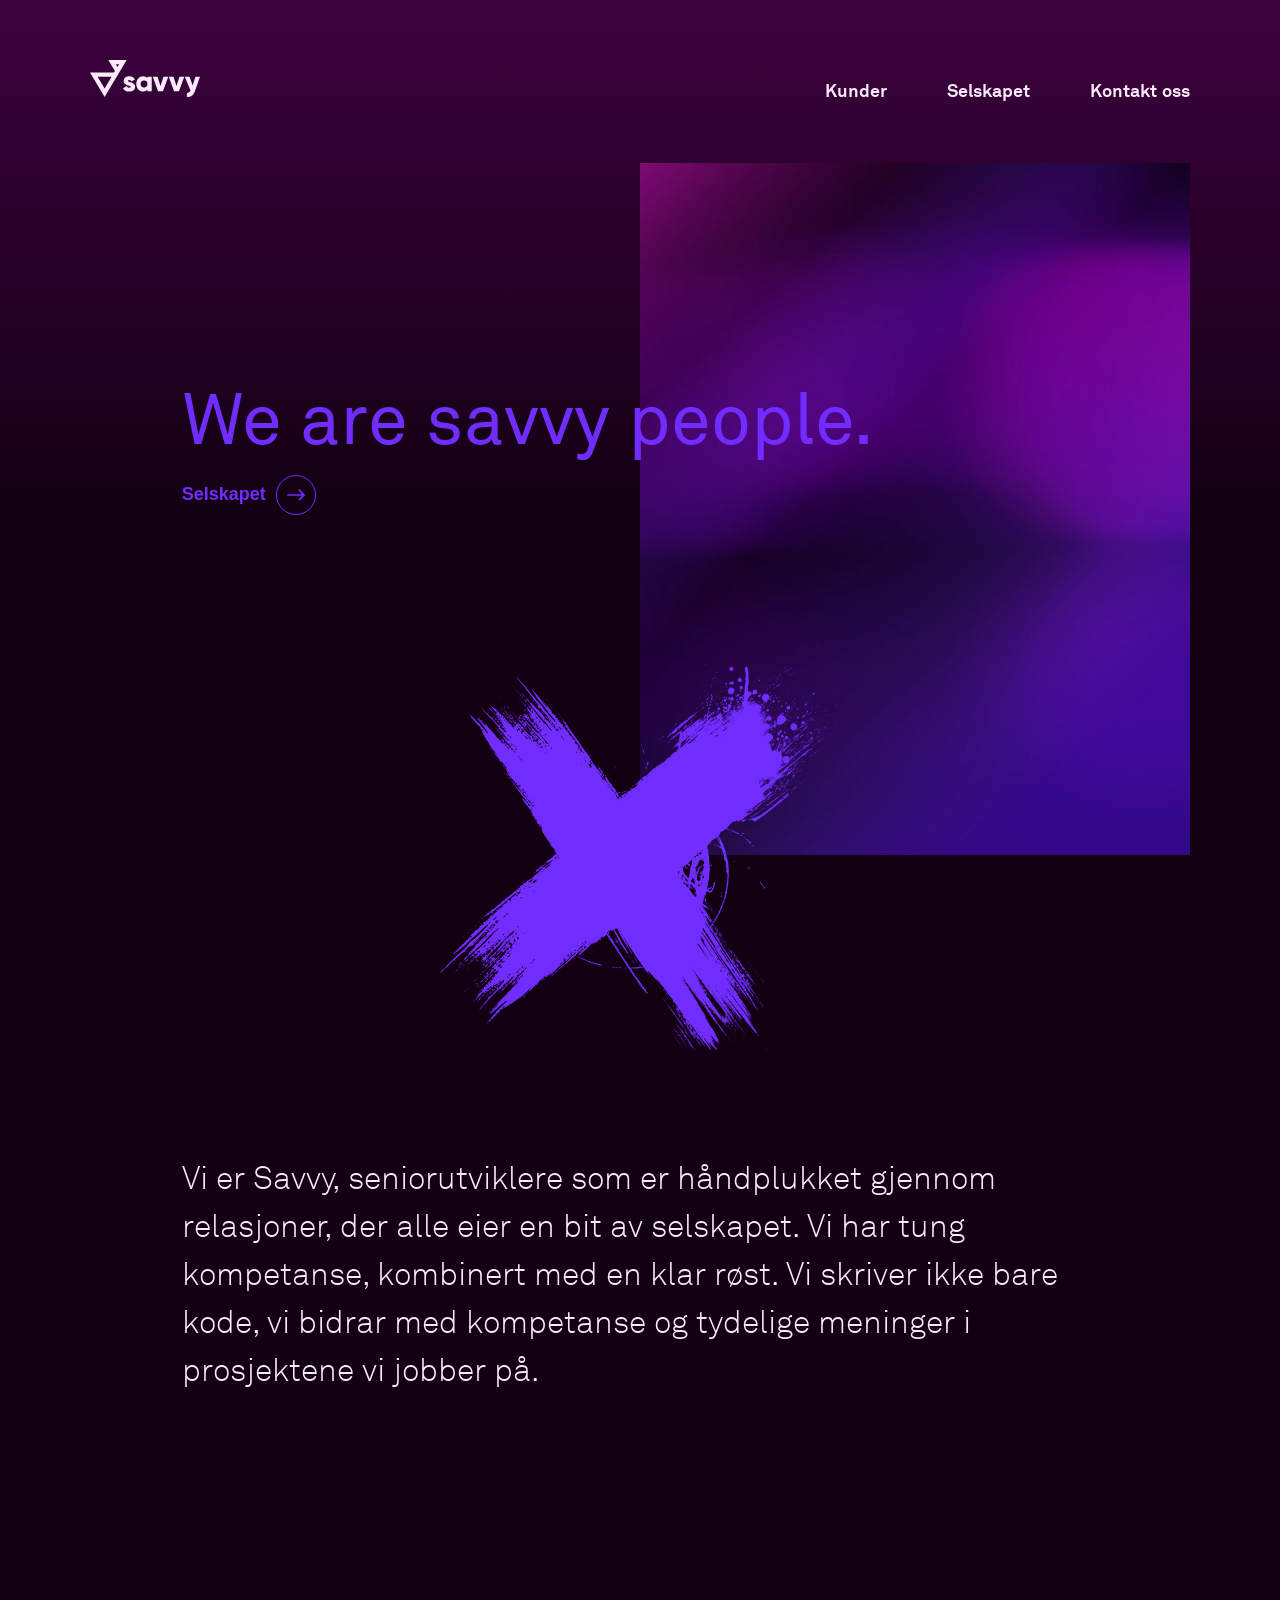
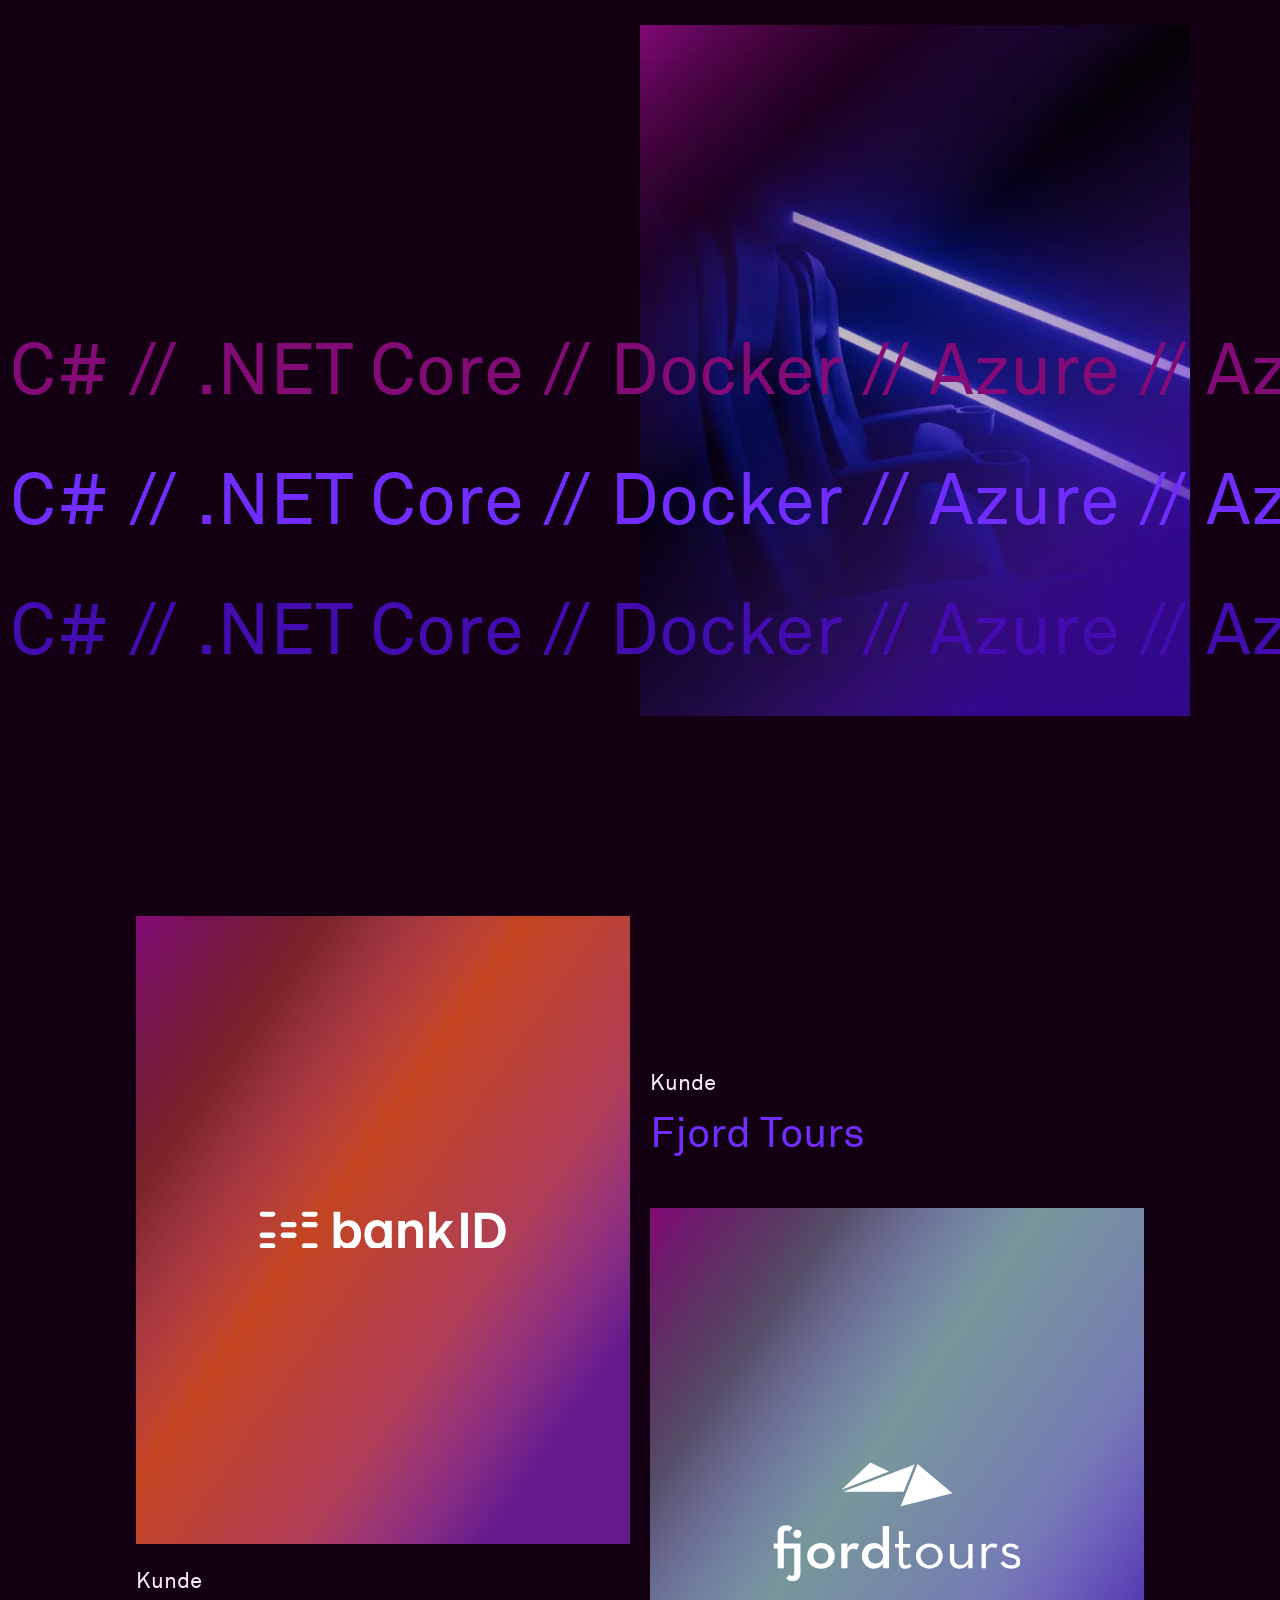
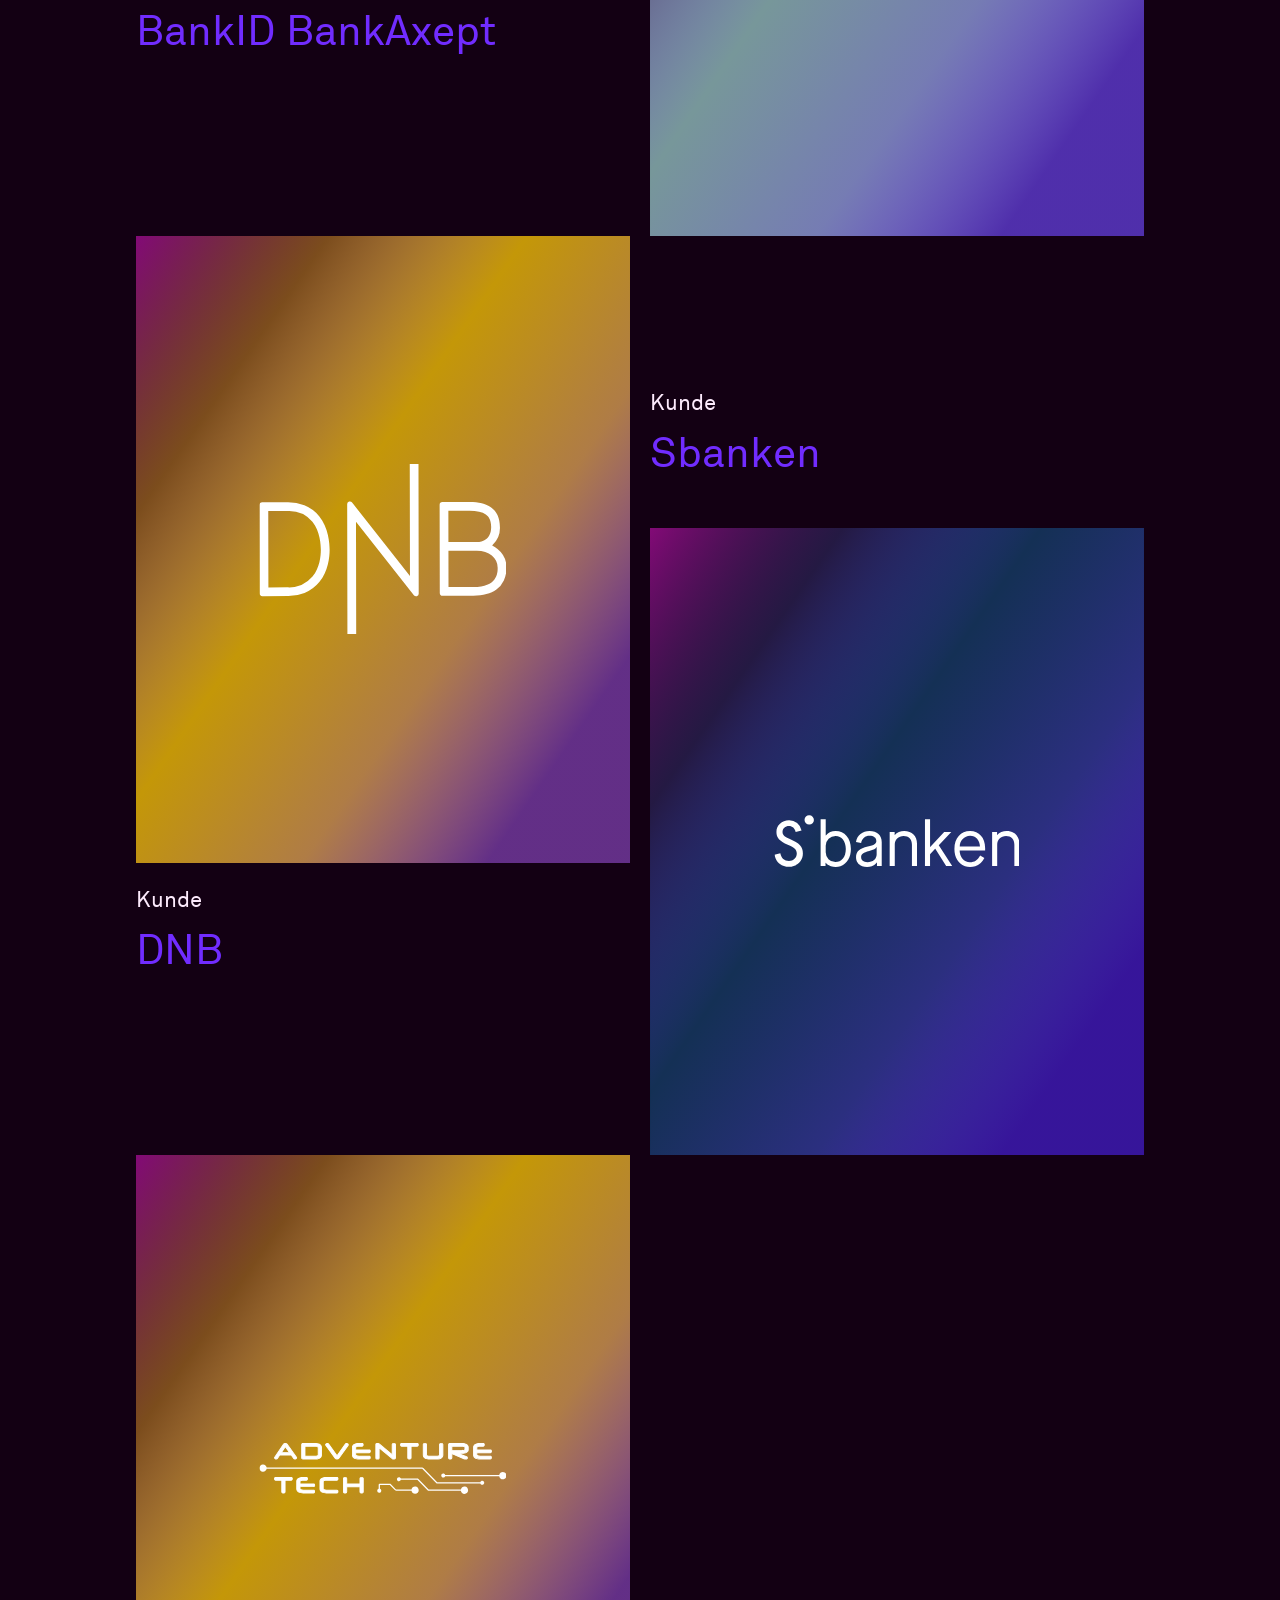
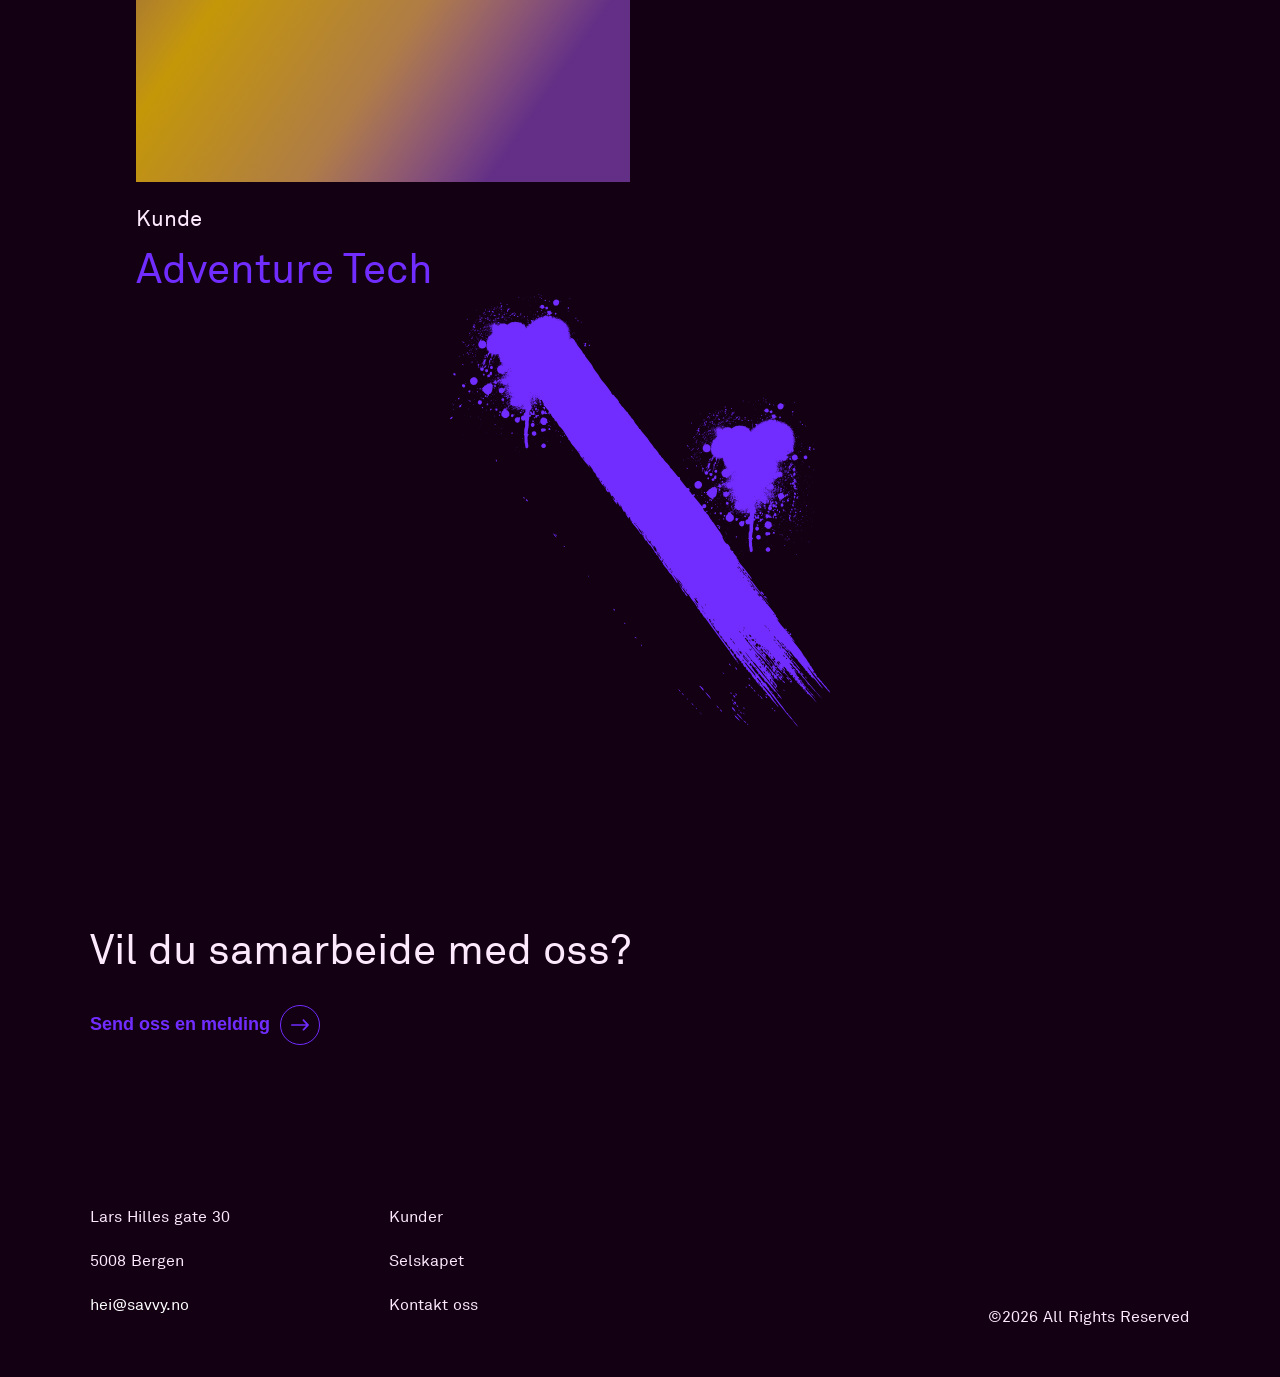
==== index.html @ ba5677eb "auto-update: 2023-02-09 12:52:16" ====
<!DOCTYPE html><html lang="no"><head><meta charSet="utf-8"/><meta name="viewport" content="width=device-width, initial-scale=1.0"/><meta name="description" content="Savvy ble grunnlagt av erfarne konsulenter fra IT-bransjen med en ambisjon om å lage et selskap som åpent og pålitelig. Alle som jobber i Savvy er også medeiere i selskapet. Dette fordi vi vet at dyktige konsulenter som har eierskap til arbeidsplassen gir det lille ekstra for at våre kunder skal lykkes."/><title>Savvy</title><meta name="next-head-count" content="4"/><link rel="preload" href="/_next/static/css/f1c32594119aad6a.css" as="style"/><link rel="stylesheet" href="/_next/static/css/f1c32594119aad6a.css" data-n-g=""/><link rel="preload" href="/_next/static/css/7d8d3334995b28ce.css" as="style"/><link rel="stylesheet" href="/_next/static/css/7d8d3334995b28ce.css" data-n-p=""/><noscript data-n-css=""></noscript><script defer="" nomodule="" src="/_next/static/chunks/polyfills-c67a75d1b6f99dc8.js"></script><script src="/_next/static/chunks/webpack-ee7e63bc15b31913.js" defer=""></script><script src="/_next/static/chunks/framework-3b5a00d5d7e8d93b.js" defer=""></script><script src="/_next/static/chunks/main-fc921147c41214cc.js" defer=""></script><script src="/_next/static/chunks/pages/_app-09be7a4f45deb015.js" defer=""></script><script src="/_next/static/chunks/pages/index-4cced84cf60b3674.js" defer=""></script><script src="/_next/static/RmDW-zvJsxxPbQkEh09Ln/_buildManifest.js" defer=""></script><script src="/_next/static/RmDW-zvJsxxPbQkEh09Ln/_ssgManifest.js" defer=""></script></head><body><div id="__next"><div style="overflow-x:hidden;width:100%"><nav class="Nav_navbar__ThBzq"><div class="container"><div class="column"><div class="Nav_navbar__inner__kRa8U"><div class="Nav_navbar__logo__koHKZ"><a href="/"><div><img class="logo" src="/images/savvy-logo.svg" alt="Savvy logo" width="105" height="35"/></div></a></div><div class="Nav_navbar__links__BQ_xm"><div class="Nav_link-wrapper__drGbq"><a class="Nav_hover-highlight__l4go4" href="/clients"><span>Kunder</span></a></div><div class="Nav_link-wrapper__drGbq"><a class="Nav_hover-highlight__l4go4" href="/agency"><span>Selskapet</span></a></div><div class="Nav_link-wrapper__drGbq"><a class="Nav_hover-highlight__l4go4" href="/contact"><span>Kontakt oss</span></a></div></div><button class="Nav_navbar__mobile-button__c83JJ" aria-label="Open menu"><svg aria-hidden="true" focusable="false" data-prefix="far" data-icon="equals" class="svg-inline--fa fa-equals " role="img" xmlns="http://www.w3.org/2000/svg" viewBox="0 0 448 512"><path fill="currentColor" d="M408 328H40c-13.25 0-24 10.76-24 24.01S26.75 376 40 376h368c13.25 0 24-10.74 24-23.99S421.3 328 408 328zM40 184h368c13.25 0 24-10.74 24-23.99S421.3 136 408 136H40c-13.25 0-24 10.76-24 24.01S26.75 184 40 184z"></path></svg></button></div></div></div></nav><div class="content"><div><header><div class="container"><div class="row relative"><div class="image-wrapper column column--span-1/2 column--offset-1/2"><img alt="" sizes="sm:300px lg:600px" srcSet="/_next/static/chunks/images/images/header-image-1_16_100.webp 16w, /_next/static/chunks/images/images/header-image-1_32_100.webp 32w, /_next/static/chunks/images/images/header-image-1_48_100.webp 48w, /_next/static/chunks/images/images/header-image-1_64_100.webp 64w, /_next/static/chunks/images/images/header-image-1_96_100.webp 96w, /_next/static/chunks/images/images/header-image-1_128_100.webp 128w, /_next/static/chunks/images/images/header-image-1_256_100.webp 256w, /_next/static/chunks/images/images/header-image-1_384_100.webp 384w, /_next/static/chunks/images/images/header-image-1_640_100.webp 640w, /_next/static/chunks/images/images/header-image-1_750_100.webp 750w, /_next/static/chunks/images/images/header-image-1_828_100.webp 828w, /_next/static/chunks/images/images/header-image-1_1080_100.webp 1080w, /_next/static/chunks/images/images/header-image-1_1200_100.webp 1200w, /_next/static/chunks/images/images/header-image-1_1920_100.webp 1920w, /_next/static/chunks/images/images/header-image-1_2048_100.webp 2048w, /_next/static/chunks/images/images/header-image-1_3840_100.webp 3840w" src="/_next/static/chunks/images/images/header-image-1_3840_100.webp" width="628" height="790" decoding="async" data-nimg="1" loading="lazy" style="color:transparent"/><div style="position:absolute;top:0;left:0;width:100%;height:100%"><div class="row"><div class="column-2"><div class="header-text"><h1 style="display:none;opacity:0">Vi er Savvy.</h1><h1 class="AnimatedHeading_perspective-container__YC1xV">We are savvy<!-- --> <span class="AnimatedHeading_animation-enter-leave__wcwLi">people.</span></h1><a href="/agency"><button type="button" class="Button_button__30ukX Button_button--arrow__amTKK Button_button--primary__3abJe"><div>Selskapet</div><div class="Button_button__icon__0oR7I"><svg aria-hidden="true" focusable="false" data-prefix="far" data-icon="arrow-right-long" class="svg-inline--fa fa-arrow-right-long " role="img" xmlns="http://www.w3.org/2000/svg" viewBox="0 0 512 512"><path fill="currentColor" d="M335 408.1C330.3 404.3 328 398.2 328 392s2.344-12.28 7.031-16.97L430.1 280H24C10.75 280 0 269.2 0 255.1C0 242.7 10.75 232 24 232h406.1l-95.03-95.03c-9.375-9.375-9.375-24.56 0-33.94s24.56-9.375 33.94 0l136 136c9.375 9.375 9.375 24.56 0 33.94l-136 136C359.6 418.3 344.4 418.3 335 408.1z"></path></svg></div></button></a></div></div></div><img alt="" srcSet="/_next/static/chunks/images/images/graffiti_640_100.svg 1x, /_next/static/chunks/images/images/graffiti_828_100.svg 2x" src="/_next/static/chunks/images/images/graffiti_828_100.svg" width="413" height="408" decoding="async" data-nimg="1" class="graffiti-1" loading="lazy" style="color:transparent"/></div></div></div></div></header><div class="container"><div class="row"><p class="column-2 paragraph-large ingress">Vi er Savvy, seniorutviklere som er håndplukket gjennom relasjoner, der alle eier en bit av selskapet. Vi har tung kompetanse, kombinert med en klar røst. Vi skriver ikke bare kode, vi bidrar med kompetanse og tydelige meninger i prosjektene vi jobber på. </p></div></div><section><div class="container"><div class="row relative"><div class="image-wrapper column column--span-1/2 column--offset-1/2"><img alt="" sizes="sm:300px lg:600px" srcSet="/_next/static/chunks/images/images/header-image-2_16_75.webp 16w, /_next/static/chunks/images/images/header-image-2_32_75.webp 32w, /_next/static/chunks/images/images/header-image-2_48_75.webp 48w, /_next/static/chunks/images/images/header-image-2_64_75.webp 64w, /_next/static/chunks/images/images/header-image-2_96_75.webp 96w, /_next/static/chunks/images/images/header-image-2_128_75.webp 128w, /_next/static/chunks/images/images/header-image-2_256_75.webp 256w, /_next/static/chunks/images/images/header-image-2_384_75.webp 384w, /_next/static/chunks/images/images/header-image-2_640_75.webp 640w, /_next/static/chunks/images/images/header-image-2_750_75.webp 750w, /_next/static/chunks/images/images/header-image-2_828_75.webp 828w, /_next/static/chunks/images/images/header-image-2_1080_75.webp 1080w, /_next/static/chunks/images/images/header-image-2_1200_75.webp 1200w, /_next/static/chunks/images/images/header-image-2_1920_75.webp 1920w, /_next/static/chunks/images/images/header-image-2_2048_75.webp 2048w, /_next/static/chunks/images/images/header-image-2_3840_75.webp 3840w" src="/_next/static/chunks/images/images/header-image-2_3840_75.webp" width="628" height="790" decoding="async" data-nimg="1" loading="lazy" style="color:transparent"/><div style="position:absolute;top:0;left:0;width:100%;height:100%"><div style="display:grid;align-content:end;height:100%"><div style="height:130px"><div class="relative"><div class="marquee marquee--slow"><div class="marquee__track"><span class="marquee__content">C# // .NET Core // Docker // Azure // Azure Devops // SQL Server // React // TypeScript // Terraform // MediatR // Entity Framework // IdentityServer // Mikrotjenestearkitektur // Azure Pipelines // Elastic Search // Git // REST // .NET // Azure Functions // Cosmos DB // WPF // Azure Service Bus // Oracle Database // Active Directory // Agresso // Angular // RabbitMQ // Redis // Teamcity // Octupus deploy // </span><span class="marquee__content">C# // .NET Core // Docker // Azure // Azure Devops // SQL Server // React // TypeScript // Terraform // MediatR // Entity Framework // IdentityServer // Mikrotjenestearkitektur // Azure Pipelines // Elastic Search // Git // REST // .NET // Azure Functions // Cosmos DB // WPF // Azure Service Bus // Oracle Database // Active Directory // Agresso // Angular // RabbitMQ // Redis // Teamcity // Octupus deploy // </span></div></div></div></div><div style="height:130px"><div class="relative"><div class="marquee marquee--reverse marquee--primary"><div class="marquee__track"><span class="marquee__content">C# // .NET Core // Docker // Azure // Azure Devops // SQL Server // React // TypeScript // Terraform // MediatR // Entity Framework // IdentityServer // Mikrotjenestearkitektur // Azure Pipelines // Elastic Search // Git // REST // .NET // Azure Functions // Cosmos DB // WPF // Azure Service Bus // Oracle Database // Active Directory // Agresso // Angular // RabbitMQ // Redis // Teamcity // Octupus deploy // </span><span class="marquee__content">C# // .NET Core // Docker // Azure // Azure Devops // SQL Server // React // TypeScript // Terraform // MediatR // Entity Framework // IdentityServer // Mikrotjenestearkitektur // Azure Pipelines // Elastic Search // Git // REST // .NET // Azure Functions // Cosmos DB // WPF // Azure Service Bus // Oracle Database // Active Directory // Agresso // Angular // RabbitMQ // Redis // Teamcity // Octupus deploy // </span></div></div></div></div><div style="height:130px"><div class="relative"><div class="marquee marquee--fast marquee marquee--primary-dark"><div class="marquee__track"><span class="marquee__content">C# // .NET Core // Docker // Azure // Azure Devops // SQL Server // React // TypeScript // Terraform // MediatR // Entity Framework // IdentityServer // Mikrotjenestearkitektur // Azure Pipelines // Elastic Search // Git // REST // .NET // Azure Functions // Cosmos DB // WPF // Azure Service Bus // Oracle Database // Active Directory // Agresso // Angular // RabbitMQ // Redis // Teamcity // Octupus deploy // </span><span class="marquee__content">C# // .NET Core // Docker // Azure // Azure Devops // SQL Server // React // TypeScript // Terraform // MediatR // Entity Framework // IdentityServer // Mikrotjenestearkitektur // Azure Pipelines // Elastic Search // Git // REST // .NET // Azure Functions // Cosmos DB // WPF // Azure Service Bus // Oracle Database // Active Directory // Agresso // Angular // RabbitMQ // Redis // Teamcity // Octupus deploy // </span></div></div></div></div></div></div></div></div></div></section><section><h2 class="sr-only">Kunder</h2><div class="HorizontalScrollContainer_horizontal-scroll__P__Ue"><div class="row"><div class="column-1"><div class="HorizontalScrollContainer_horizontal-scroll__grid__TgiOM"><div class="client-card"><div class="client-card__figure"><img alt="BankID BankAxept" srcSet="/_next/static/chunks/images/images/client-background-1_640_100.svg 1x, /_next/static/chunks/images/images/client-background-1_1080_100.svg 2x" src="/_next/static/chunks/images/images/client-background-1_1080_100.svg" width="520" height="660" decoding="async" data-nimg="1" class="client-card__background" loading="lazy" style="color:transparent"/><img alt="BankID BankAxept logo" srcSet="/_next/static/chunks/images/images/bankid_640_75.svg 1x, /_next/static/chunks/images/images/bankid_1080_75.svg 2x" src="/_next/static/chunks/images/images/bankid_1080_75.svg" width="520" height="660" decoding="async" data-nimg="1" class="client-card__logo" loading="lazy" style="color:transparent"/></div><div class="client-card__body"><p>Kunde</p><span class="h3">BankID BankAxept</span></div></div><div class="client-card client-card--reverse"><div class="client-card__figure"><img alt="Fjord Tours" srcSet="/_next/static/chunks/images/images/client-background-3_640_100.svg 1x, /_next/static/chunks/images/images/client-background-3_1080_100.svg 2x" src="/_next/static/chunks/images/images/client-background-3_1080_100.svg" width="520" height="660" decoding="async" data-nimg="1" class="client-card__background" loading="lazy" style="color:transparent"/><img alt="Fjord Tours logo" srcSet="/_next/static/chunks/images/images/fjordtours_640_75.svg 1x, /_next/static/chunks/images/images/fjordtours_1080_75.svg 2x" src="/_next/static/chunks/images/images/fjordtours_1080_75.svg" width="520" height="660" decoding="async" data-nimg="1" class="client-card__logo" loading="lazy" style="color:transparent"/></div><div class="client-card__body"><p>Kunde</p><span class="h3">Fjord Tours</span></div></div><div class="client-card"><div class="client-card__figure"><img alt="DNB" srcSet="/_next/static/chunks/images/images/client-background-4_640_100.svg 1x, /_next/static/chunks/images/images/client-background-4_1080_100.svg 2x" src="/_next/static/chunks/images/images/client-background-4_1080_100.svg" width="520" height="660" decoding="async" data-nimg="1" class="client-card__background" loading="lazy" style="color:transparent"/><img alt="DNB logo" srcSet="/_next/static/chunks/images/images/dnb-logo_640_75.svg 1x, /_next/static/chunks/images/images/dnb-logo_1080_75.svg 2x" src="/_next/static/chunks/images/images/dnb-logo_1080_75.svg" width="520" height="660" decoding="async" data-nimg="1" class="client-card__logo" loading="lazy" style="color:transparent"/></div><div class="client-card__body"><p>Kunde</p><span class="h3">DNB</span></div></div><div class="client-card client-card--reverse"><div class="client-card__figure"><img alt="Sbanken" srcSet="/_next/static/chunks/images/images/client-background-2_640_100.svg 1x, /_next/static/chunks/images/images/client-background-2_1080_100.svg 2x" src="/_next/static/chunks/images/images/client-background-2_1080_100.svg" width="520" height="660" decoding="async" data-nimg="1" class="client-card__background" loading="lazy" style="color:transparent"/><img alt="Sbanken logo" srcSet="/_next/static/chunks/images/images/Sbanken_logo_640_75.svg 1x, /_next/static/chunks/images/images/Sbanken_logo_1080_75.svg 2x" src="/_next/static/chunks/images/images/Sbanken_logo_1080_75.svg" width="520" height="660" decoding="async" data-nimg="1" class="client-card__logo" loading="lazy" style="color:transparent"/></div><div class="client-card__body"><p>Kunde</p><span class="h3">Sbanken</span></div></div><div class="client-card"><div class="client-card__figure"><img alt="Adventure Tech" srcSet="/_next/static/chunks/images/images/client-background-4_640_100.svg 1x, /_next/static/chunks/images/images/client-background-4_1080_100.svg 2x" src="/_next/static/chunks/images/images/client-background-4_1080_100.svg" width="520" height="660" decoding="async" data-nimg="1" class="client-card__background" loading="lazy" style="color:transparent"/><img alt="Adventure Tech logo" srcSet="/_next/static/chunks/images/images/adventure_tech_logo_640_75.svg 1x, /_next/static/chunks/images/images/adventure_tech_logo_1080_75.svg 2x" src="/_next/static/chunks/images/images/adventure_tech_logo_1080_75.svg" width="520" height="660" decoding="async" data-nimg="1" class="client-card__logo" loading="lazy" style="color:transparent"/></div><div class="client-card__body"><p>Kunde</p><span class="h3">Adventure Tech</span></div></div></div></div></div></div><img alt="" srcSet="/_next/static/chunks/images/images/graffiti_2_384_100.svg 1x, /_next/static/chunks/images/images/graffiti_2_828_100.svg 2x" src="/_next/static/chunks/images/images/graffiti_2_828_100.svg" width="379" height="431" decoding="async" data-nimg="1" class="graffiti-2" loading="lazy" style="color:transparent"/></section></div></div><footer class="container Footer_footer__Dhw_9"><div><div class="column Footer_footer__cta__gRlGs"><h3 class="color-secondary">Vil du samarbeide med oss?</h3><button type="button" class="Button_button__30ukX Button_button--arrow__amTKK Button_button--primary__3abJe"><div>Send oss en melding</div><div class="Button_button__icon__0oR7I"><svg aria-hidden="true" focusable="false" data-prefix="far" data-icon="arrow-right-long" class="svg-inline--fa fa-arrow-right-long " role="img" xmlns="http://www.w3.org/2000/svg" viewBox="0 0 512 512"><path fill="currentColor" d="M335 408.1C330.3 404.3 328 398.2 328 392s2.344-12.28 7.031-16.97L430.1 280H24C10.75 280 0 269.2 0 255.1C0 242.7 10.75 232 24 232h406.1l-95.03-95.03c-9.375-9.375-9.375-24.56 0-33.94s24.56-9.375 33.94 0l136 136c9.375 9.375 9.375 24.56 0 33.94l-136 136C359.6 418.3 344.4 418.3 335 408.1z"></path></svg></div></button></div></div><div class="row"><div class="column Footer_footer__bottom__dL6zN"><div class="Footer_footer__grid__FD8Q8"><address class="Footer_address__eL5jE"><div>Lars Hilles gate 30</div><div>5008 Bergen</div><div><a class="color-white Footer_a__Wptkm" href="mailto:hei@savvy.no">hei@savvy.no</a></div></address><nav class="Footer_links___OZQm"><a class="color-secondary" href="/clients">Kunder</a><a class="color-secondary" href="/agency">Selskapet</a><a class="color-secondary" href="/contact">Kontakt oss</a></nav></div><div class="copyright">©<!-- -->2023<!-- --> All Rights Reserved</div></div></div></footer></div></div><script id="__NEXT_DATA__" type="application/json">{"props":{"pageProps":{"skills":["C#",".NET Core","Docker","Azure","Azure Devops","SQL Server","React","TypeScript","Terraform","MediatR","Entity Framework","IdentityServer","Mikrotjenestearkitektur","Azure Pipelines","Elastic Search","Git","REST",".NET","Azure Functions","Cosmos DB","WPF","Azure Service Bus","Oracle Database","Active Directory","Agresso","Angular","RabbitMQ","Redis","Teamcity","Octupus deploy"]},"__N_SSG":true},"page":"/","query":{},"buildId":"RmDW-zvJsxxPbQkEh09Ln","isFallback":false,"gsp":true,"scriptLoader":[]}</script></body></html>
---- _next/static/css/f1c32594119aad6a.css ----
:export{background:#130013;background-light:rgba(0,0,0,.161);secondary:#fceafc;magenta:#e01de0;secondary-dark:#830a77;secondary-darker:#3d023f;primary-dark:#420cb1;primary:#712cff}body,html{margin:0;padding:0}html{font-size:16px;word-spacing:1px;-ms-text-size-adjust:100%;-webkit-text-size-adjust:100%;-moz-osx-font-smoothing:grayscale;-webkit-font-smoothing:antialiased;box-sizing:border-box;background:#130013;min-height:100vh;position:relative}@media screen and (max-width:768px){html{font-size:11.2px}}html:before{content:"";position:absolute;width:100%;top:0;left:0;background:linear-gradient(#3d023f,#130013);height:500px}.content{position:relative}*,:after,:before{box-sizing:border-box;margin:0}section{margin-top:12.5rem;margin-bottom:12.5rem}@media screen and (max-width:768px){section{margin-top:6.25rem;margin-bottom:6.25rem}}img{width:100%;height:auto;display:block}.image-wrapper>img{min-width:28.125rem}address{font-style:normal}.marquee{height:100px;width:100vw;position:absolute;left:50%;transform:translateX(-50%)}.marquee__track{width:max-content;height:100%;display:grid;grid-auto-flow:column}.marquee__content{width:max-content;height:100%;font-size:4.5rem;color:#830a77;animation:marquee 30s linear infinite;padding:0 10px}.marquee--reverse .marquee__content{animation:marqueeboo 25s linear infinite}.marquee--primary .marquee__content{color:#712cff}.marquee--primary-dark .marquee__content{color:#420cb1}@keyframes marquee{0%{transform:translateX(0)}to{transform:translateX(-100%)}}@keyframes marqueeboo{0%{transform:translateX(-100%)}to{transform:translateX(0)}}.graffiti-2{max-width:23.75rem;margin:-11.25rem auto auto;position:relative}@media screen and (max-width:768px){.graffiti-2{max-width:11.25rem;margin-top:0}}.double-slash{height:1em;width:.75em;display:inline-block;position:relative}.double-slash:before{left:.5em}.double-slash:after{left:.3em}.double-slash:after,.double-slash:before{content:"";position:absolute;border:1px solid;height:100%;top:.2em;transform:rotate(30deg)}.client-card{display:grid;grid-row-gap:1.25rem;row-gap:1.25rem;max-width:25rem}@media screen and (min-width:768px){.client-card{max-width:32.5rem}}.client-card p{margin-bottom:.625rem}.client-card h3{margin:0 0 1.875rem}@media screen and (min-width:768px){.client-card--reverse .client-card__figure{grid-row-start:2}.client-card--reverse .client-card__body{grid-row-start:1;display:grid;align-content:end;padding-top:9.375rem}.client-card:not(.client-card--reverse) .client-card__body{padding-bottom:9.375rem}}.client-card__background,.client-card__figure{position:relative;width:100%}.client-card__background{display:block}.client-card__logo{position:absolute;top:50%;left:50%;max-width:80%;transform:translate(-50%,-50%);max-width:clamp(6.25rem,50%,18.75rem);max-height:12.5rem;object-fit:contain}.overflow-text-container{width:100vw;position:absolute;left:50%;transform:translateX(-50%);bottom:0;z-index:10;overflow:hidden}.overflow-text-item{white-space:nowrap;margin:0;text-indent:-50%;font-size:4.5rem;color:#712cff;display:block}@media screen and (max-width:768px){.overflow-text-item{font-size:3.125rem}}.overflow-text-item:not(:first-of-type){margin-top:.5em}.overflow-text-item:first-of-type{text-indent:-150%;color:#830a77}.overflow-text-item:last-of-type{text-indent:-100%;color:#420cb1;margin-bottom:.5em}.ingress{margin-top:18.75rem}@media screen and (max-width:576px){.ingress{margin-top:12.5rem}}.header-text{margin-top:13.75rem}@media screen and (max-width:1200px){.header-text{margin-top:6.25rem}}.graffiti-1{position:absolute;max-width:clamp(8.75rem,40%,25rem);top:100%;left:50%;transform:translate(-50%,-50%)}@font-face{font-family:Akkurat;src:url(/fonts/akkurat-bold.ttf);font-weight:700;font-display:swap}@font-face{font-family:Akkurat;src:url(/fonts/akkurat.ttf);font-weight:400;font-display:swap}@font-face{font-family:Akkurat;src:url(/fonts/akkurat-light.ttf);font-weight:300;font-display:swap}@font-face{font-family:Akkurat;src:url(/fonts/akkurat-italic.ttf);font-style:italic;font-display:swap}body,html{font-family:Akkurat,Arial,Helvetica,sans-serif;color:#fceafc}.h1,h1{font-size:4.5rem;line-height:4.75rem;font-weight:400;color:#712cff;margin-bottom:1rem;display:block}@media screen and (max-width:768px){.h1,h1{font-size:3.125rem}}.h2,h2{font-size:3rem;line-height:7rem;margin-bottom:6.25rem}.h2,.h3,h2,h3{color:#712cff;font-weight:400;display:block}.h3,h3{font-size:2.625rem;line-height:3rem}.h3,h3,p{margin-bottom:1.875rem}p{font-size:1.375rem;font-weight:400;line-height:2.125rem;display:block}.paragraph-small{font-size:1.25rem;line-height:1.5rem;margin-bottom:1.875rem}.paragraph-large{font-size:2rem;font-weight:300;line-height:3rem}a{text-decoration:none;display:inline-block}a:focus-visible{outline:1px solid #fff;outline-offset:.625rem}a:hover{color:#712cff}small{font-size:1.125rem;margin-bottom:.625rem}.smaller,small{line-height:1.5rem;display:block}.smaller{font-size:1rem}.relative{position:relative}.overflow-hidden{overflow:hidden}.bg-background{background-color:#130013}.border-color-background{border-color:#130013}.color-background{color:#130013}.bg-background-light{background-color:rgba(0,0,0,.161)}.border-color-background-light{border-color:rgba(0,0,0,.161)}.color-background-light{color:rgba(0,0,0,.161)}.bg-secondary{background-color:#fceafc}.border-color-secondary{border-color:#fceafc}.color-secondary{color:#fceafc}.bg-magenta{background-color:#e01de0}.border-color-magenta{border-color:#e01de0}.color-magenta{color:#e01de0}.bg-secondary-dark{background-color:#830a77}.border-color-secondary-dark{border-color:#830a77}.color-secondary-dark{color:#830a77}.bg-secondary-darker{background-color:#3d023f}.border-color-secondary-darker{border-color:#3d023f}.color-secondary-darker{color:#3d023f}.bg-primary-dark{background-color:#420cb1}.border-color-primary-dark{border-color:#420cb1}.color-primary-dark{color:#420cb1}.bg-primary{background-color:#712cff}.border-color-primary{border-color:#712cff}.color-primary{color:#712cff}.sr-only:not(:focus):not(:active){clip:rect(0 0 0 0);-webkit-clip-path:inset(50%);clip-path:inset(50%);height:1px;overflow:hidden;position:absolute;white-space:nowrap;width:1px}.vertical-align-center{display:grid;justify-items:start;align-content:center;height:100%}.container{margin-left:auto;margin-right:auto;padding-left:1.25rem;padding-right:1.25rem}@media screen and (max-width:576px){.container{max-width:100%}}@media screen and (min-width:576px)and (max-width:768px){.container{max-width:100%}}@media screen and (min-width:768px)and (max-width:992px){.container{max-width:100%}}@media screen and (min-width:992px)and (max-width:1200px){.container{max-width:960px}}@media screen and (min-width:1200px)and (max-width:1400px){.container{max-width:1140px}}@media screen and (min-width:1400px){.container{max-width:1320px}}.row{display:grid;grid-template-columns:repeat(24,1fr)}.column{grid-column:1/25}.column-1{grid-column:2/24}@media screen and (max-width:768px){.column-1{grid-column:1/25}}.column-2{grid-column:3/23}@media screen and (max-width:992px){.column-2{grid-column:1/25}}.column-3{grid-column:4/22}.column-4{grid-column:5/21}@media screen and (max-width:992px){.column-4{grid-column:1/25}}.column-5{grid-column:6/20}.column--offset-1\/2{grid-column-start:13}.column--span-1\/2{grid-column-end:span 12}.Modals_dialog__tmjXC{position:relative;z-index:10}.Modals_container__Df_M6{position:fixed;inset:0;overflow-y:auto;background-color:rgba(0,0,0,.6)}.Modals_content__vxW6k{position:fixed;inset:0;animation-name:Modals_fade-in__pu79Z;animation-duration:.3s;margin:6.25rem}@media screen and (max-width:768px){.Modals_content__vxW6k{margin:0}}@keyframes Modals_fade-in__pu79Z{0%{opacity:0}to{opacity:1}}.Modals_panel__jtO76{width:100%;height:100%;display:grid;place-items:center;padding:5%}.Modals_panel--bg-primary__Hq2by{background-color:#712cff}.Modals_panel--bg-primary-dark__mtSbJ{background-color:#420cb1}.Modals_panel--bg-secondary__YUmuw{background-color:#fceafc}.Modals_panel--bg-secondary-dark__u3fq9{background-color:#830a77}.Modals_panel--bg-secondary-darker__HZc6E{background-color:#3d023f}.Modals_panel--bg-background__LbkgI{background-color:#130013}.Modals_panel--bg-background-light__WlE7n{background-color:rgba(0,0,0,.161)}.Modals_panel--bg-gradient__ajxV7{background:linear-gradient(#3d023f,#000)}.Modals_close-button__4c3gS{border:.5px solid #fff;margin:0;width:2.5rem;height:2.5rem;border-radius:50%;outline:0;background:transparent;color:#fff;top:1.25rem;right:1.25rem;position:absolute;cursor:pointer}.Modals_close-button__4c3gS:hover{transform:rotate(90deg);transition:transform .3s ease}@media screen and (max-width:768px){.Modals_close-button__4c3gS{top:1.875rem}}.Modals_mobile-link__RJlLW{color:#fceafc;margin-bottom:1em}.Modals_mobile-nav__AdYWt{position:absolute;top:7.5rem;right:3.75rem;display:grid;justify-content:end;justify-items:end}.Nav_link-wrapper__drGbq{position:relative;display:grid;place-items:center}.Nav_link-wrapper__drGbq .Nav_link-body__uw3yv{position:absolute;width:8.75rem;top:50%;left:50%;transform:translate(-50%,-50%);z-index:1}.Nav_link-wrapper__drGbq a{position:relative;z-index:2}.Nav_link-wrapper__drGbq .Nav_hover-highlight__l4go4 :hover{color:#712cff}.Nav_navbar__ThBzq{margin:0;position:relative;padding-top:1.875rem;padding-bottom:1.875rem}.Nav_navbar__ThBzq a{font-size:1.125rem;color:inherit;text-decoration:none;font-weight:700}.Nav_navbar__inner__kRa8U{display:grid;grid-auto-flow:column;justify-content:space-between;align-items:baseline;width:100%}@media screen and (max-width:768px){.Nav_navbar__inner__kRa8U{align-items:center}}.Nav_navbar__logo__koHKZ{width:6.875rem}.Nav_navbar__links__BQ_xm{gap:3.75rem;grid-auto-flow:column;display:none}.Nav_navbar__mobile-button__c83JJ{border:1px solid #fceafc;border-radius:50%;width:2.5rem;height:2.5rem;display:grid;place-items:center;background:transparent;color:#fceafc}@media screen and (min-width:768px){.Nav_navbar__ThBzq{padding-top:3.75rem;padding-bottom:3.75rem}.Nav_navbar__mobile-button__c83JJ{display:none}.Nav_navbar__links__BQ_xm{display:grid}}.Button_button__30ukX{border:0;padding:0;background:transparent;font-size:18px;font-weight:700;display:flex;align-items:center;gap:10px;cursor:pointer}.Button_button__30ukX:focus-visible{outline:1px solid #fceafc;outline-offset:.625rem}.Button_button__icon__0oR7I{width:40px;height:40px;border:1px solid;border-radius:50%;display:grid;place-content:center}.Button_button__icon__0oR7I i{transition:transform .3s ease}.Button_button--arrow__amTKK:hover .Button_button__icon__0oR7I i{transform:translateX(5px)}.Button_button--plus__ovX9m:hover .Button_button__icon__0oR7I i{transform:translateY(-5px)}.Button_button--large__KTdy4{font-size:72px;font-weight:400}.Button_button--large__KTdy4 .Button_button__icon__0oR7I{font-size:22px;transform:translateY(-25px)}@media(max-width:992px){.Button_button--large__KTdy4{font-size:42px}.Button_button--large__KTdy4 .Button_button__icon__0oR7I{transform:translateY(-10px)}}.Button_button--small__Z3kEV{font-size:16px}.Button_button--small__Z3kEV .Button_button__icon__0oR7I{font-size:22px;transform:translateY(0)}.Button_button--mb-l__pGAk_{margin-bottom:3.125rem}.Button_button--background__VVsnu{color:#130013}.Button_button--background-light__KNSZW{color:rgba(0,0,0,.161)}.Button_button--secondary__5HE8o{color:#fceafc}.Button_button--magenta__91ryN{color:#e01de0}.Button_button--secondary-dark__4DzY4{color:#830a77}.Button_button--secondary-darker__gM08I{color:#3d023f}.Button_button--primary-dark__5AV48{color:#420cb1}.Button_button--primary__3abJe{color:#712cff}.Forms_form__89c6h{min-width:min(520px,100%)}.Forms_input__w8dp3{font-family:Akkurat,Arial,Helvetica,sans-serif;border:0;border-radius:0;width:100%;display:block;background:transparent;color:#fceafc;border-bottom:1px solid #fceafc;font-size:18px;line-height:1.5;font-weight:400;padding-top:.625rem;padding-bottom:.625rem}.Forms_input__w8dp3:not(:last-child){margin-bottom:1.875rem}.Forms_input__w8dp3:active,.Forms_input__w8dp3:focus{outline:0}.Forms_input__w8dp3::placeholder{color:#fceafc;opacity:.7}.Forms_input__w8dp3:-webkit-autofill,.Forms_input__w8dp3:-webkit-autofill:focus{-webkit-transition:background-color 600000s 0s,color 600000s 0s;transition:background-color 600000s 0s,color 600000s 0s}.Forms_textarea__OSf_o{resize:vertical;height:6.25rem;min-height:5rem;max-height:15rem}.Footer_footer__Dhw_9{color:#fceafc;position:relative}.Footer_a__Wptkm,.Footer_a__Wptkm:hover{color:#fff}.Footer_footer__cta__gRlGs{margin-bottom:9.375rem}@media screen and (max-width:768px){.Footer_footer__cta__gRlGs{margin-bottom:3.75rem}}.Footer_footer__bottom__dL6zN{display:grid;grid-template-columns:1fr auto;align-items:end;padding-bottom:3.125rem}.Footer_footer__grid__FD8Q8{display:grid;grid-template-columns:repeat(3,1fr)}.Footer_address__eL5jE>*,.Footer_links___OZQm>*,.Footer_social__VBPnO>*{display:block;padding-top:.75rem;padding-bottom:.75rem}@media screen and (max-width:768px){.Footer_footer__bottom__dL6zN{grid-template-rows:1fr auto;grid-template-columns:1fr;row-gap:1.875rem}.Footer_footer__grid__FD8Q8{grid-template-columns:1fr;grid-template-rows:repeat(3,1fr);row-gap:3.75rem}}:host,:root{--fa-font-solid:normal 900 1em/1 "Font Awesome 6 Solid";--fa-font-regular:normal 400 1em/1 "Font Awesome 6 Regular";--fa-font-light:normal 300 1em/1 "Font Awesome 6 Light";--fa-font-thin:normal 100 1em/1 "Font Awesome 6 Thin";--fa-font-duotone:normal 900 1em/1 "Font Awesome 6 Duotone";--fa-font-sharp-solid:normal 900 1em/1 "Font Awesome 6 Sharp";--fa-font-brands:normal 400 1em/1 "Font Awesome 6 Brands"}svg:not(:host).svg-inline--fa,svg:not(:root).svg-inline--fa{overflow:visible;box-sizing:content-box}.svg-inline--fa{display:var(--fa-display,inline-block);height:1em;overflow:visible;vertical-align:-.125em}.svg-inline--fa.fa-2xs{vertical-align:.1em}.svg-inline--fa.fa-xs{vertical-align:0}.svg-inline--fa.fa-sm{vertical-align:-.07143em}.svg-inline--fa.fa-lg{vertical-align:-.2em}.svg-inline--fa.fa-xl{vertical-align:-.25em}.svg-inline--fa.fa-2xl{vertical-align:-.3125em}.svg-inline--fa.fa-pull-left{margin-right:var(--fa-pull-margin,.3em);width:auto}.svg-inline--fa.fa-pull-right{margin-left:var(--fa-pull-margin,.3em);width:auto}.svg-inline--fa.fa-li{width:var(--fa-li-width,2em);top:.25em}.svg-inline--fa.fa-fw{width:var(--fa-fw-width,1.25em)}.fa-layers svg.svg-inline--fa{bottom:0;left:0;margin:auto;position:absolute;right:0;top:0}.fa-layers-counter,.fa-layers-text{display:inline-block;position:absolute;text-align:center}.fa-layers{display:inline-block;height:1em;position:relative;text-align:center;vertical-align:-.125em;width:1em}.fa-layers svg.svg-inline--fa{transform-origin:center center}.fa-layers-text{left:50%;top:50%;transform:translate(-50%,-50%);transform-origin:center center}.fa-layers-counter{background-color:var(--fa-counter-background-color,#ff253a);border-radius:var(--fa-counter-border-radius,1em);box-sizing:border-box;color:var(--fa-inverse,#fff);line-height:var(--fa-counter-line-height,1);max-width:var(--fa-counter-max-width,5em);min-width:var(--fa-counter-min-width,1.5em);overflow:hidden;padding:var(--fa-counter-padding,.25em .5em);right:var(--fa-right,0);text-overflow:ellipsis;top:var(--fa-top,0);transform:scale(var(--fa-counter-scale,.25));transform-origin:top right}.fa-layers-bottom-right{bottom:var(--fa-bottom,0);right:var(--fa-right,0);top:auto;transform:scale(var(--fa-layers-scale,.25));transform-origin:bottom right}.fa-layers-bottom-left{bottom:var(--fa-bottom,0);left:var(--fa-left,0);right:auto;top:auto;transform:scale(var(--fa-layers-scale,.25));transform-origin:bottom left}.fa-layers-top-right{top:var(--fa-top,0);right:var(--fa-right,0);transform:scale(var(--fa-layers-scale,.25));transform-origin:top right}.fa-layers-top-left{left:var(--fa-left,0);right:auto;top:var(--fa-top,0);transform:scale(var(--fa-layers-scale,.25));transform-origin:top left}.fa-1x{font-size:1em}.fa-2x{font-size:2em}.fa-3x{font-size:3em}.fa-4x{font-size:4em}.fa-5x{font-size:5em}.fa-6x{font-size:6em}.fa-7x{font-size:7em}.fa-8x{font-size:8em}.fa-9x{font-size:9em}.fa-10x{font-size:10em}.fa-2xs{font-size:.625em;line-height:.1em;vertical-align:.225em}.fa-xs{font-size:.75em;line-height:.08333em;vertical-align:.125em}.fa-sm{font-size:.875em;line-height:.07143em;vertical-align:.05357em}.fa-lg{font-size:1.25em;line-height:.05em;vertical-align:-.075em}.fa-xl{font-size:1.5em;line-height:.04167em;vertical-align:-.125em}.fa-2xl{font-size:2em;line-height:.03125em;vertical-align:-.1875em}.fa-fw{text-align:center;width:1.25em}.fa-ul{list-style-type:none;margin-left:var(--fa-li-margin,2.5em);padding-left:0}.fa-ul>li{position:relative}.fa-li{left:calc(var(--fa-li-width, 2em) * -1);position:absolute;text-align:center;width:var(--fa-li-width,2em);line-height:inherit}.fa-border{border-color:var(--fa-border-color,#eee);border-radius:var(--fa-border-radius,.1em);border-style:var(--fa-border-style,solid);border-width:var(--fa-border-width,.08em);padding:var(--fa-border-padding,.2em .25em .15em)}.fa-pull-left{float:left;margin-right:var(--fa-pull-margin,.3em)}.fa-pull-right{float:right;margin-left:var(--fa-pull-margin,.3em)}.fa-beat{animation-name:fa-beat;animation-delay:var(--fa-animation-delay,0s);animation-direction:var(--fa-animation-direction,normal);animation-duration:var(--fa-animation-duration,1s);animation-iteration-count:var(--fa-animation-iteration-count,infinite);animation-timing-function:var(--fa-animation-timing,ease-in-out)}.fa-bounce{animation-name:fa-bounce;animation-delay:var(--fa-animation-delay,0s);animation-direction:var(--fa-animation-direction,normal);animation-duration:var(--fa-animation-duration,1s);animation-iteration-count:var(--fa-animation-iteration-count,infinite);animation-timing-function:var(--fa-animation-timing,cubic-bezier(.28,.84,.42,1))}.fa-fade{animation-name:fa-fade;animation-iteration-count:var(--fa-animation-iteration-count,infinite);animation-timing-function:var(--fa-animation-timing,cubic-bezier(.4,0,.6,1))}.fa-beat-fade,.fa-fade{animation-delay:var(--fa-animation-delay,0s);animation-direction:var(--fa-animation-direction,normal);animation-duration:var(--fa-animation-duration,1s)}.fa-beat-fade{animation-name:fa-beat-fade;animation-iteration-count:var(--fa-animation-iteration-count,infinite);animation-timing-function:var(--fa-animation-timing,cubic-bezier(.4,0,.6,1))}.fa-flip{animation-name:fa-flip;animation-delay:var(--fa-animation-delay,0s);animation-direction:var(--fa-animation-direction,normal);animation-duration:var(--fa-animation-duration,1s);animation-iteration-count:var(--fa-animation-iteration-count,infinite);animation-timing-function:var(--fa-animation-timing,ease-in-out)}.fa-shake{animation-name:fa-shake;animation-duration:var(--fa-animation-duration,1s);animation-iteration-count:var(--fa-animation-iteration-count,infinite);animation-timing-function:var(--fa-animation-timing,linear)}.fa-shake,.fa-spin{animation-delay:var(--fa-animation-delay,0s);animation-direction:var(--fa-animation-direction,normal)}.fa-spin{animation-name:fa-spin;animation-duration:var(--fa-animation-duration,2s);animation-iteration-count:var(--fa-animation-iteration-count,infinite);animation-timing-function:var(--fa-animation-timing,linear)}.fa-spin-reverse{--fa-animation-direction:reverse}.fa-pulse,.fa-spin-pulse{animation-name:fa-spin;animation-direction:var(--fa-animation-direction,normal);animation-duration:var(--fa-animation-duration,1s);animation-iteration-count:var(--fa-animation-iteration-count,infinite);animation-timing-function:var(--fa-animation-timing,steps(8))}@media (prefers-reduced-motion:reduce){.fa-beat,.fa-beat-fade,.fa-bounce,.fa-fade,.fa-flip,.fa-pulse,.fa-shake,.fa-spin,.fa-spin-pulse{animation-delay:-1ms;animation-duration:1ms;animation-iteration-count:1;transition-delay:0s;transition-duration:0s}}@keyframes fa-beat{0%,90%{transform:scale(1)}45%{transform:scale(var(--fa-beat-scale,1.25))}}@keyframes fa-bounce{0%{transform:scale(1) translateY(0)}10%{transform:scale(var(--fa-bounce-start-scale-x,1.1),var(--fa-bounce-start-scale-y,.9)) translateY(0)}30%{transform:scale(var(--fa-bounce-jump-scale-x,.9),var(--fa-bounce-jump-scale-y,1.1)) translateY(var(--fa-bounce-height,-.5em))}50%{transform:scale(var(--fa-bounce-land-scale-x,1.05),var(--fa-bounce-land-scale-y,.95)) translateY(0)}57%{transform:scale(1) translateY(var(--fa-bounce-rebound,-.125em))}64%{transform:scale(1) translateY(0)}to{transform:scale(1) translateY(0)}}@keyframes fa-fade{50%{opacity:var(--fa-fade-opacity,.4)}}@keyframes fa-beat-fade{0%,to{opacity:var(--fa-beat-fade-opacity,.4);transform:scale(1)}50%{opacity:1;transform:scale(var(--fa-beat-fade-scale,1.125))}}@keyframes fa-flip{50%{transform:rotate3d(var(--fa-flip-x,0),var(--fa-flip-y,1),var(--fa-flip-z,0),var(--fa-flip-angle,-180deg))}}@keyframes fa-shake{0%{transform:rotate(-15deg)}4%{transform:rotate(15deg)}24%,8%{transform:rotate(-18deg)}12%,28%{transform:rotate(18deg)}16%{transform:rotate(-22deg)}20%{transform:rotate(22deg)}32%{transform:rotate(-12deg)}36%{transform:rotate(12deg)}40%,to{transform:rotate(0deg)}}@keyframes fa-spin{0%{transform:rotate(0deg)}to{transform:rotate(1turn)}}.fa-rotate-90{transform:rotate(90deg)}.fa-rotate-180{transform:rotate(180deg)}.fa-rotate-270{transform:rotate(270deg)}.fa-flip-horizontal{transform:scaleX(-1)}.fa-flip-vertical{transform:scaleY(-1)}.fa-flip-both,.fa-flip-horizontal.fa-flip-vertical{transform:scale(-1)}.fa-rotate-by{transform:rotate(var(--fa-rotate-angle,none))}.fa-stack{display:inline-block;vertical-align:middle;height:2em;position:relative;width:2.5em}.fa-stack-1x,.fa-stack-2x{bottom:0;left:0;margin:auto;position:absolute;right:0;top:0;z-index:var(--fa-stack-z-index,auto)}.svg-inline--fa.fa-stack-1x{height:1em;width:1.25em}.svg-inline--fa.fa-stack-2x{height:2em;width:2.5em}.fa-inverse{color:var(--fa-inverse,#fff)}.fa-sr-only,.fa-sr-only-focusable:not(:focus),.sr-only,.sr-only-focusable:not(:focus){position:absolute;width:1px;height:1px;padding:0;margin:-1px;overflow:hidden;clip:rect(0,0,0,0);white-space:nowrap;border-width:0}.svg-inline--fa .fa-primary{fill:var(--fa-primary-color,currentColor);opacity:var(--fa-primary-opacity,1)}.svg-inline--fa .fa-secondary{fill:var(--fa-secondary-color,currentColor)}.svg-inline--fa .fa-secondary,.svg-inline--fa.fa-swap-opacity .fa-primary{opacity:var(--fa-secondary-opacity,.4)}.svg-inline--fa.fa-swap-opacity .fa-secondary{opacity:var(--fa-primary-opacity,1)}.svg-inline--fa mask .fa-primary,.svg-inline--fa mask .fa-secondary{fill:#000}.fa-duotone.fa-inverse,.fad.fa-inverse{color:var(--fa-inverse,#fff)}
---- _next/static/css/f1c32594119aad6a.css ----
:export{background:#130013;background-light:rgba(0,0,0,.161);secondary:#fceafc;magenta:#e01de0;secondary-dark:#830a77;secondary-darker:#3d023f;primary-dark:#420cb1;primary:#712cff}body,html{margin:0;padding:0}html{font-size:16px;word-spacing:1px;-ms-text-size-adjust:100%;-webkit-text-size-adjust:100%;-moz-osx-font-smoothing:grayscale;-webkit-font-smoothing:antialiased;box-sizing:border-box;background:#130013;min-height:100vh;position:relative}@media screen and (max-width:768px){html{font-size:11.2px}}html:before{content:"";position:absolute;width:100%;top:0;left:0;background:linear-gradient(#3d023f,#130013);height:500px}.content{position:relative}*,:after,:before{box-sizing:border-box;margin:0}section{margin-top:12.5rem;margin-bottom:12.5rem}@media screen and (max-width:768px){section{margin-top:6.25rem;margin-bottom:6.25rem}}img{width:100%;height:auto;display:block}.image-wrapper>img{min-width:28.125rem}address{font-style:normal}.marquee{height:100px;width:100vw;position:absolute;left:50%;transform:translateX(-50%)}.marquee__track{width:max-content;height:100%;display:grid;grid-auto-flow:column}.marquee__content{width:max-content;height:100%;font-size:4.5rem;color:#830a77;animation:marquee 30s linear infinite;padding:0 10px}.marquee--reverse .marquee__content{animation:marqueeboo 25s linear infinite}.marquee--primary .marquee__content{color:#712cff}.marquee--primary-dark .marquee__content{color:#420cb1}@keyframes marquee{0%{transform:translateX(0)}to{transform:translateX(-100%)}}@keyframes marqueeboo{0%{transform:translateX(-100%)}to{transform:translateX(0)}}.graffiti-2{max-width:23.75rem;margin:-11.25rem auto auto;position:relative}@media screen and (max-width:768px){.graffiti-2{max-width:11.25rem;margin-top:0}}.double-slash{height:1em;width:.75em;display:inline-block;position:relative}.double-slash:before{left:.5em}.double-slash:after{left:.3em}.double-slash:after,.double-slash:before{content:"";position:absolute;border:1px solid;height:100%;top:.2em;transform:rotate(30deg)}.client-card{display:grid;grid-row-gap:1.25rem;row-gap:1.25rem;max-width:25rem}@media screen and (min-width:768px){.client-card{max-width:32.5rem}}.client-card p{margin-bottom:.625rem}.client-card h3{margin:0 0 1.875rem}@media screen and (min-width:768px){.client-card--reverse .client-card__figure{grid-row-start:2}.client-card--reverse .client-card__body{grid-row-start:1;display:grid;align-content:end;padding-top:9.375rem}.client-card:not(.client-card--reverse) .client-card__body{padding-bottom:9.375rem}}.client-card__background,.client-card__figure{position:relative;width:100%}.client-card__background{display:block}.client-card__logo{position:absolute;top:50%;left:50%;max-width:80%;transform:translate(-50%,-50%);max-width:clamp(6.25rem,50%,18.75rem);max-height:12.5rem;object-fit:contain}.overflow-text-container{width:100vw;position:absolute;left:50%;transform:translateX(-50%);bottom:0;z-index:10;overflow:hidden}.overflow-text-item{white-space:nowrap;margin:0;text-indent:-50%;font-size:4.5rem;color:#712cff;display:block}@media screen and (max-width:768px){.overflow-text-item{font-size:3.125rem}}.overflow-text-item:not(:first-of-type){margin-top:.5em}.overflow-text-item:first-of-type{text-indent:-150%;color:#830a77}.overflow-text-item:last-of-type{text-indent:-100%;color:#420cb1;margin-bottom:.5em}.ingress{margin-top:18.75rem}@media screen and (max-width:576px){.ingress{margin-top:12.5rem}}.header-text{margin-top:13.75rem}@media screen and (max-width:1200px){.header-text{margin-top:6.25rem}}.graffiti-1{position:absolute;max-width:clamp(8.75rem,40%,25rem);top:100%;left:50%;transform:translate(-50%,-50%)}@font-face{font-family:Akkurat;src:url(/fonts/akkurat-bold.ttf);font-weight:700;font-display:swap}@font-face{font-family:Akkurat;src:url(/fonts/akkurat.ttf);font-weight:400;font-display:swap}@font-face{font-family:Akkurat;src:url(/fonts/akkurat-light.ttf);font-weight:300;font-display:swap}@font-face{font-family:Akkurat;src:url(/fonts/akkurat-italic.ttf);font-style:italic;font-display:swap}body,html{font-family:Akkurat,Arial,Helvetica,sans-serif;color:#fceafc}.h1,h1{font-size:4.5rem;line-height:4.75rem;font-weight:400;color:#712cff;margin-bottom:1rem;display:block}@media screen and (max-width:768px){.h1,h1{font-size:3.125rem}}.h2,h2{font-size:3rem;line-height:7rem;margin-bottom:6.25rem}.h2,.h3,h2,h3{color:#712cff;font-weight:400;display:block}.h3,h3{font-size:2.625rem;line-height:3rem}.h3,h3,p{margin-bottom:1.875rem}p{font-size:1.375rem;font-weight:400;line-height:2.125rem;display:block}.paragraph-small{font-size:1.25rem;line-height:1.5rem;margin-bottom:1.875rem}.paragraph-large{font-size:2rem;font-weight:300;line-height:3rem}a{text-decoration:none;display:inline-block}a:focus-visible{outline:1px solid #fff;outline-offset:.625rem}a:hover{color:#712cff}small{font-size:1.125rem;margin-bottom:.625rem}.smaller,small{line-height:1.5rem;display:block}.smaller{font-size:1rem}.relative{position:relative}.overflow-hidden{overflow:hidden}.bg-background{background-color:#130013}.border-color-background{border-color:#130013}.color-background{color:#130013}.bg-background-light{background-color:rgba(0,0,0,.161)}.border-color-background-light{border-color:rgba(0,0,0,.161)}.color-background-light{color:rgba(0,0,0,.161)}.bg-secondary{background-color:#fceafc}.border-color-secondary{border-color:#fceafc}.color-secondary{color:#fceafc}.bg-magenta{background-color:#e01de0}.border-color-magenta{border-color:#e01de0}.color-magenta{color:#e01de0}.bg-secondary-dark{background-color:#830a77}.border-color-secondary-dark{border-color:#830a77}.color-secondary-dark{color:#830a77}.bg-secondary-darker{background-color:#3d023f}.border-color-secondary-darker{border-color:#3d023f}.color-secondary-darker{color:#3d023f}.bg-primary-dark{background-color:#420cb1}.border-color-primary-dark{border-color:#420cb1}.color-primary-dark{color:#420cb1}.bg-primary{background-color:#712cff}.border-color-primary{border-color:#712cff}.color-primary{color:#712cff}.sr-only:not(:focus):not(:active){clip:rect(0 0 0 0);-webkit-clip-path:inset(50%);clip-path:inset(50%);height:1px;overflow:hidden;position:absolute;white-space:nowrap;width:1px}.vertical-align-center{display:grid;justify-items:start;align-content:center;height:100%}.container{margin-left:auto;margin-right:auto;padding-left:1.25rem;padding-right:1.25rem}@media screen and (max-width:576px){.container{max-width:100%}}@media screen and (min-width:576px)and (max-width:768px){.container{max-width:100%}}@media screen and (min-width:768px)and (max-width:992px){.container{max-width:100%}}@media screen and (min-width:992px)and (max-width:1200px){.container{max-width:960px}}@media screen and (min-width:1200px)and (max-width:1400px){.container{max-width:1140px}}@media screen and (min-width:1400px){.container{max-width:1320px}}.row{display:grid;grid-template-columns:repeat(24,1fr)}.column{grid-column:1/25}.column-1{grid-column:2/24}@media screen and (max-width:768px){.column-1{grid-column:1/25}}.column-2{grid-column:3/23}@media screen and (max-width:992px){.column-2{grid-column:1/25}}.column-3{grid-column:4/22}.column-4{grid-column:5/21}@media screen and (max-width:992px){.column-4{grid-column:1/25}}.column-5{grid-column:6/20}.column--offset-1\/2{grid-column-start:13}.column--span-1\/2{grid-column-end:span 12}.Modals_dialog__tmjXC{position:relative;z-index:10}.Modals_container__Df_M6{position:fixed;inset:0;overflow-y:auto;background-color:rgba(0,0,0,.6)}.Modals_content__vxW6k{position:fixed;inset:0;animation-name:Modals_fade-in__pu79Z;animation-duration:.3s;margin:6.25rem}@media screen and (max-width:768px){.Modals_content__vxW6k{margin:0}}@keyframes Modals_fade-in__pu79Z{0%{opacity:0}to{opacity:1}}.Modals_panel__jtO76{width:100%;height:100%;display:grid;place-items:center;padding:5%}.Modals_panel--bg-primary__Hq2by{background-color:#712cff}.Modals_panel--bg-primary-dark__mtSbJ{background-color:#420cb1}.Modals_panel--bg-secondary__YUmuw{background-color:#fceafc}.Modals_panel--bg-secondary-dark__u3fq9{background-color:#830a77}.Modals_panel--bg-secondary-darker__HZc6E{background-color:#3d023f}.Modals_panel--bg-background__LbkgI{background-color:#130013}.Modals_panel--bg-background-light__WlE7n{background-color:rgba(0,0,0,.161)}.Modals_panel--bg-gradient__ajxV7{background:linear-gradient(#3d023f,#000)}.Modals_close-button__4c3gS{border:.5px solid #fff;margin:0;width:2.5rem;height:2.5rem;border-radius:50%;outline:0;background:transparent;color:#fff;top:1.25rem;right:1.25rem;position:absolute;cursor:pointer}.Modals_close-button__4c3gS:hover{transform:rotate(90deg);transition:transform .3s ease}@media screen and (max-width:768px){.Modals_close-button__4c3gS{top:1.875rem}}.Modals_mobile-link__RJlLW{color:#fceafc;margin-bottom:1em}.Modals_mobile-nav__AdYWt{position:absolute;top:7.5rem;right:3.75rem;display:grid;justify-content:end;justify-items:end}.Nav_link-wrapper__drGbq{position:relative;display:grid;place-items:center}.Nav_link-wrapper__drGbq .Nav_link-body__uw3yv{position:absolute;width:8.75rem;top:50%;left:50%;transform:translate(-50%,-50%);z-index:1}.Nav_link-wrapper__drGbq a{position:relative;z-index:2}.Nav_link-wrapper__drGbq .Nav_hover-highlight__l4go4 :hover{color:#712cff}.Nav_navbar__ThBzq{margin:0;position:relative;padding-top:1.875rem;padding-bottom:1.875rem}.Nav_navbar__ThBzq a{font-size:1.125rem;color:inherit;text-decoration:none;font-weight:700}.Nav_navbar__inner__kRa8U{display:grid;grid-auto-flow:column;justify-content:space-between;align-items:baseline;width:100%}@media screen and (max-width:768px){.Nav_navbar__inner__kRa8U{align-items:center}}.Nav_navbar__logo__koHKZ{width:6.875rem}.Nav_navbar__links__BQ_xm{gap:3.75rem;grid-auto-flow:column;display:none}.Nav_navbar__mobile-button__c83JJ{border:1px solid #fceafc;border-radius:50%;width:2.5rem;height:2.5rem;display:grid;place-items:center;background:transparent;color:#fceafc}@media screen and (min-width:768px){.Nav_navbar__ThBzq{padding-top:3.75rem;padding-bottom:3.75rem}.Nav_navbar__mobile-button__c83JJ{display:none}.Nav_navbar__links__BQ_xm{display:grid}}.Button_button__30ukX{border:0;padding:0;background:transparent;font-size:18px;font-weight:700;display:flex;align-items:center;gap:10px;cursor:pointer}.Button_button__30ukX:focus-visible{outline:1px solid #fceafc;outline-offset:.625rem}.Button_button__icon__0oR7I{width:40px;height:40px;border:1px solid;border-radius:50%;display:grid;place-content:center}.Button_button__icon__0oR7I i{transition:transform .3s ease}.Button_button--arrow__amTKK:hover .Button_button__icon__0oR7I i{transform:translateX(5px)}.Button_button--plus__ovX9m:hover .Button_button__icon__0oR7I i{transform:translateY(-5px)}.Button_button--large__KTdy4{font-size:72px;font-weight:400}.Button_button--large__KTdy4 .Button_button__icon__0oR7I{font-size:22px;transform:translateY(-25px)}@media(max-width:992px){.Button_button--large__KTdy4{font-size:42px}.Button_button--large__KTdy4 .Button_button__icon__0oR7I{transform:translateY(-10px)}}.Button_button--small__Z3kEV{font-size:16px}.Button_button--small__Z3kEV .Button_button__icon__0oR7I{font-size:22px;transform:translateY(0)}.Button_button--mb-l__pGAk_{margin-bottom:3.125rem}.Button_button--background__VVsnu{color:#130013}.Button_button--background-light__KNSZW{color:rgba(0,0,0,.161)}.Button_button--secondary__5HE8o{color:#fceafc}.Button_button--magenta__91ryN{color:#e01de0}.Button_button--secondary-dark__4DzY4{color:#830a77}.Button_button--secondary-darker__gM08I{color:#3d023f}.Button_button--primary-dark__5AV48{color:#420cb1}.Button_button--primary__3abJe{color:#712cff}.Forms_form__89c6h{min-width:min(520px,100%)}.Forms_input__w8dp3{font-family:Akkurat,Arial,Helvetica,sans-serif;border:0;border-radius:0;width:100%;display:block;background:transparent;color:#fceafc;border-bottom:1px solid #fceafc;font-size:18px;line-height:1.5;font-weight:400;padding-top:.625rem;padding-bottom:.625rem}.Forms_input__w8dp3:not(:last-child){margin-bottom:1.875rem}.Forms_input__w8dp3:active,.Forms_input__w8dp3:focus{outline:0}.Forms_input__w8dp3::placeholder{color:#fceafc;opacity:.7}.Forms_input__w8dp3:-webkit-autofill,.Forms_input__w8dp3:-webkit-autofill:focus{-webkit-transition:background-color 600000s 0s,color 600000s 0s;transition:background-color 600000s 0s,color 600000s 0s}.Forms_textarea__OSf_o{resize:vertical;height:6.25rem;min-height:5rem;max-height:15rem}.Footer_footer__Dhw_9{color:#fceafc;position:relative}.Footer_a__Wptkm,.Footer_a__Wptkm:hover{color:#fff}.Footer_footer__cta__gRlGs{margin-bottom:9.375rem}@media screen and (max-width:768px){.Footer_footer__cta__gRlGs{margin-bottom:3.75rem}}.Footer_footer__bottom__dL6zN{display:grid;grid-template-columns:1fr auto;align-items:end;padding-bottom:3.125rem}.Footer_footer__grid__FD8Q8{display:grid;grid-template-columns:repeat(3,1fr)}.Footer_address__eL5jE>*,.Footer_links___OZQm>*,.Footer_social__VBPnO>*{display:block;padding-top:.75rem;padding-bottom:.75rem}@media screen and (max-width:768px){.Footer_footer__bottom__dL6zN{grid-template-rows:1fr auto;grid-template-columns:1fr;row-gap:1.875rem}.Footer_footer__grid__FD8Q8{grid-template-columns:1fr;grid-template-rows:repeat(3,1fr);row-gap:3.75rem}}:host,:root{--fa-font-solid:normal 900 1em/1 "Font Awesome 6 Solid";--fa-font-regular:normal 400 1em/1 "Font Awesome 6 Regular";--fa-font-light:normal 300 1em/1 "Font Awesome 6 Light";--fa-font-thin:normal 100 1em/1 "Font Awesome 6 Thin";--fa-font-duotone:normal 900 1em/1 "Font Awesome 6 Duotone";--fa-font-sharp-solid:normal 900 1em/1 "Font Awesome 6 Sharp";--fa-font-brands:normal 400 1em/1 "Font Awesome 6 Brands"}svg:not(:host).svg-inline--fa,svg:not(:root).svg-inline--fa{overflow:visible;box-sizing:content-box}.svg-inline--fa{display:var(--fa-display,inline-block);height:1em;overflow:visible;vertical-align:-.125em}.svg-inline--fa.fa-2xs{vertical-align:.1em}.svg-inline--fa.fa-xs{vertical-align:0}.svg-inline--fa.fa-sm{vertical-align:-.07143em}.svg-inline--fa.fa-lg{vertical-align:-.2em}.svg-inline--fa.fa-xl{vertical-align:-.25em}.svg-inline--fa.fa-2xl{vertical-align:-.3125em}.svg-inline--fa.fa-pull-left{margin-right:var(--fa-pull-margin,.3em);width:auto}.svg-inline--fa.fa-pull-right{margin-left:var(--fa-pull-margin,.3em);width:auto}.svg-inline--fa.fa-li{width:var(--fa-li-width,2em);top:.25em}.svg-inline--fa.fa-fw{width:var(--fa-fw-width,1.25em)}.fa-layers svg.svg-inline--fa{bottom:0;left:0;margin:auto;position:absolute;right:0;top:0}.fa-layers-counter,.fa-layers-text{display:inline-block;position:absolute;text-align:center}.fa-layers{display:inline-block;height:1em;position:relative;text-align:center;vertical-align:-.125em;width:1em}.fa-layers svg.svg-inline--fa{transform-origin:center center}.fa-layers-text{left:50%;top:50%;transform:translate(-50%,-50%);transform-origin:center center}.fa-layers-counter{background-color:var(--fa-counter-background-color,#ff253a);border-radius:var(--fa-counter-border-radius,1em);box-sizing:border-box;color:var(--fa-inverse,#fff);line-height:var(--fa-counter-line-height,1);max-width:var(--fa-counter-max-width,5em);min-width:var(--fa-counter-min-width,1.5em);overflow:hidden;padding:var(--fa-counter-padding,.25em .5em);right:var(--fa-right,0);text-overflow:ellipsis;top:var(--fa-top,0);transform:scale(var(--fa-counter-scale,.25));transform-origin:top right}.fa-layers-bottom-right{bottom:var(--fa-bottom,0);right:var(--fa-right,0);top:auto;transform:scale(var(--fa-layers-scale,.25));transform-origin:bottom right}.fa-layers-bottom-left{bottom:var(--fa-bottom,0);left:var(--fa-left,0);right:auto;top:auto;transform:scale(var(--fa-layers-scale,.25));transform-origin:bottom left}.fa-layers-top-right{top:var(--fa-top,0);right:var(--fa-right,0);transform:scale(var(--fa-layers-scale,.25));transform-origin:top right}.fa-layers-top-left{left:var(--fa-left,0);right:auto;top:var(--fa-top,0);transform:scale(var(--fa-layers-scale,.25));transform-origin:top left}.fa-1x{font-size:1em}.fa-2x{font-size:2em}.fa-3x{font-size:3em}.fa-4x{font-size:4em}.fa-5x{font-size:5em}.fa-6x{font-size:6em}.fa-7x{font-size:7em}.fa-8x{font-size:8em}.fa-9x{font-size:9em}.fa-10x{font-size:10em}.fa-2xs{font-size:.625em;line-height:.1em;vertical-align:.225em}.fa-xs{font-size:.75em;line-height:.08333em;vertical-align:.125em}.fa-sm{font-size:.875em;line-height:.07143em;vertical-align:.05357em}.fa-lg{font-size:1.25em;line-height:.05em;vertical-align:-.075em}.fa-xl{font-size:1.5em;line-height:.04167em;vertical-align:-.125em}.fa-2xl{font-size:2em;line-height:.03125em;vertical-align:-.1875em}.fa-fw{text-align:center;width:1.25em}.fa-ul{list-style-type:none;margin-left:var(--fa-li-margin,2.5em);padding-left:0}.fa-ul>li{position:relative}.fa-li{left:calc(var(--fa-li-width, 2em) * -1);position:absolute;text-align:center;width:var(--fa-li-width,2em);line-height:inherit}.fa-border{border-color:var(--fa-border-color,#eee);border-radius:var(--fa-border-radius,.1em);border-style:var(--fa-border-style,solid);border-width:var(--fa-border-width,.08em);padding:var(--fa-border-padding,.2em .25em .15em)}.fa-pull-left{float:left;margin-right:var(--fa-pull-margin,.3em)}.fa-pull-right{float:right;margin-left:var(--fa-pull-margin,.3em)}.fa-beat{animation-name:fa-beat;animation-delay:var(--fa-animation-delay,0s);animation-direction:var(--fa-animation-direction,normal);animation-duration:var(--fa-animation-duration,1s);animation-iteration-count:var(--fa-animation-iteration-count,infinite);animation-timing-function:var(--fa-animation-timing,ease-in-out)}.fa-bounce{animation-name:fa-bounce;animation-delay:var(--fa-animation-delay,0s);animation-direction:var(--fa-animation-direction,normal);animation-duration:var(--fa-animation-duration,1s);animation-iteration-count:var(--fa-animation-iteration-count,infinite);animation-timing-function:var(--fa-animation-timing,cubic-bezier(.28,.84,.42,1))}.fa-fade{animation-name:fa-fade;animation-iteration-count:var(--fa-animation-iteration-count,infinite);animation-timing-function:var(--fa-animation-timing,cubic-bezier(.4,0,.6,1))}.fa-beat-fade,.fa-fade{animation-delay:var(--fa-animation-delay,0s);animation-direction:var(--fa-animation-direction,normal);animation-duration:var(--fa-animation-duration,1s)}.fa-beat-fade{animation-name:fa-beat-fade;animation-iteration-count:var(--fa-animation-iteration-count,infinite);animation-timing-function:var(--fa-animation-timing,cubic-bezier(.4,0,.6,1))}.fa-flip{animation-name:fa-flip;animation-delay:var(--fa-animation-delay,0s);animation-direction:var(--fa-animation-direction,normal);animation-duration:var(--fa-animation-duration,1s);animation-iteration-count:var(--fa-animation-iteration-count,infinite);animation-timing-function:var(--fa-animation-timing,ease-in-out)}.fa-shake{animation-name:fa-shake;animation-duration:var(--fa-animation-duration,1s);animation-iteration-count:var(--fa-animation-iteration-count,infinite);animation-timing-function:var(--fa-animation-timing,linear)}.fa-shake,.fa-spin{animation-delay:var(--fa-animation-delay,0s);animation-direction:var(--fa-animation-direction,normal)}.fa-spin{animation-name:fa-spin;animation-duration:var(--fa-animation-duration,2s);animation-iteration-count:var(--fa-animation-iteration-count,infinite);animation-timing-function:var(--fa-animation-timing,linear)}.fa-spin-reverse{--fa-animation-direction:reverse}.fa-pulse,.fa-spin-pulse{animation-name:fa-spin;animation-direction:var(--fa-animation-direction,normal);animation-duration:var(--fa-animation-duration,1s);animation-iteration-count:var(--fa-animation-iteration-count,infinite);animation-timing-function:var(--fa-animation-timing,steps(8))}@media (prefers-reduced-motion:reduce){.fa-beat,.fa-beat-fade,.fa-bounce,.fa-fade,.fa-flip,.fa-pulse,.fa-shake,.fa-spin,.fa-spin-pulse{animation-delay:-1ms;animation-duration:1ms;animation-iteration-count:1;transition-delay:0s;transition-duration:0s}}@keyframes fa-beat{0%,90%{transform:scale(1)}45%{transform:scale(var(--fa-beat-scale,1.25))}}@keyframes fa-bounce{0%{transform:scale(1) translateY(0)}10%{transform:scale(var(--fa-bounce-start-scale-x,1.1),var(--fa-bounce-start-scale-y,.9)) translateY(0)}30%{transform:scale(var(--fa-bounce-jump-scale-x,.9),var(--fa-bounce-jump-scale-y,1.1)) translateY(var(--fa-bounce-height,-.5em))}50%{transform:scale(var(--fa-bounce-land-scale-x,1.05),var(--fa-bounce-land-scale-y,.95)) translateY(0)}57%{transform:scale(1) translateY(var(--fa-bounce-rebound,-.125em))}64%{transform:scale(1) translateY(0)}to{transform:scale(1) translateY(0)}}@keyframes fa-fade{50%{opacity:var(--fa-fade-opacity,.4)}}@keyframes fa-beat-fade{0%,to{opacity:var(--fa-beat-fade-opacity,.4);transform:scale(1)}50%{opacity:1;transform:scale(var(--fa-beat-fade-scale,1.125))}}@keyframes fa-flip{50%{transform:rotate3d(var(--fa-flip-x,0),var(--fa-flip-y,1),var(--fa-flip-z,0),var(--fa-flip-angle,-180deg))}}@keyframes fa-shake{0%{transform:rotate(-15deg)}4%{transform:rotate(15deg)}24%,8%{transform:rotate(-18deg)}12%,28%{transform:rotate(18deg)}16%{transform:rotate(-22deg)}20%{transform:rotate(22deg)}32%{transform:rotate(-12deg)}36%{transform:rotate(12deg)}40%,to{transform:rotate(0deg)}}@keyframes fa-spin{0%{transform:rotate(0deg)}to{transform:rotate(1turn)}}.fa-rotate-90{transform:rotate(90deg)}.fa-rotate-180{transform:rotate(180deg)}.fa-rotate-270{transform:rotate(270deg)}.fa-flip-horizontal{transform:scaleX(-1)}.fa-flip-vertical{transform:scaleY(-1)}.fa-flip-both,.fa-flip-horizontal.fa-flip-vertical{transform:scale(-1)}.fa-rotate-by{transform:rotate(var(--fa-rotate-angle,none))}.fa-stack{display:inline-block;vertical-align:middle;height:2em;position:relative;width:2.5em}.fa-stack-1x,.fa-stack-2x{bottom:0;left:0;margin:auto;position:absolute;right:0;top:0;z-index:var(--fa-stack-z-index,auto)}.svg-inline--fa.fa-stack-1x{height:1em;width:1.25em}.svg-inline--fa.fa-stack-2x{height:2em;width:2.5em}.fa-inverse{color:var(--fa-inverse,#fff)}.fa-sr-only,.fa-sr-only-focusable:not(:focus),.sr-only,.sr-only-focusable:not(:focus){position:absolute;width:1px;height:1px;padding:0;margin:-1px;overflow:hidden;clip:rect(0,0,0,0);white-space:nowrap;border-width:0}.svg-inline--fa .fa-primary{fill:var(--fa-primary-color,currentColor);opacity:var(--fa-primary-opacity,1)}.svg-inline--fa .fa-secondary{fill:var(--fa-secondary-color,currentColor)}.svg-inline--fa .fa-secondary,.svg-inline--fa.fa-swap-opacity .fa-primary{opacity:var(--fa-secondary-opacity,.4)}.svg-inline--fa.fa-swap-opacity .fa-secondary{opacity:var(--fa-primary-opacity,1)}.svg-inline--fa mask .fa-primary,.svg-inline--fa mask .fa-secondary{fill:#000}.fa-duotone.fa-inverse,.fad.fa-inverse{color:var(--fa-inverse,#fff)}
---- _next/static/css/7d8d3334995b28ce.css ----
.AnimatedHeading_perspective-container__YC1xV{perspective:300px}.AnimatedHeading_animation-enter-leave__wcwLi{display:inline-block;transform-origin:bottom;animation:AnimatedHeading_rotate-in-out__Qe7dJ 3s ease-in-out;transform-style:preserve-3d}@keyframes AnimatedHeading_rotate-in-out__Qe7dJ{0%{transform:rotateX(-180deg);opacity:0}10%{opacity:0}30%{transform:rotateX(0deg);opacity:1}80%{transform:rotateX(0deg);opacity:1}85%{transform:rotateX(-25deg);opacity:1}95%{opacity:.2}to{transform:rotateX(180deg);opacity:0}}@media screen and (max-width:768px){.HorizontalScrollContainer_column-1___uDh0{grid-column:1/25}}.HorizontalScrollContainer_horizontal-scroll__P__Ue{width:100vw;overflow-x:scroll;overflow-y:hidden;display:grid;grid-auto-flow:column}.HorizontalScrollContainer_horizontal-scroll__grid__TgiOM{width:100%;display:grid;grid-auto-flow:column;grid-auto-columns:max-content;grid-auto-rows:1fr;grid-column-gap:1.25rem;column-gap:1.25rem}.HorizontalScrollContainer_horizontal-scroll__P__Ue:after,.HorizontalScrollContainer_horizontal-scroll__P__Ue:before{content:"";display:inline-block;width:1.25rem;height:100%}@media screen and (min-width:768px){.HorizontalScrollContainer_horizontal-scroll__P__Ue{margin-left:auto;margin-right:auto;padding-left:1.25rem;padding-right:1.25rem;overflow:initial}}@media screen and (min-width:768px)and (max-width:576px){.HorizontalScrollContainer_horizontal-scroll__P__Ue{max-width:100%}}@media screen and (min-width:768px)and (min-width:576px)and (max-width:768px){.HorizontalScrollContainer_horizontal-scroll__P__Ue{max-width:100%}}@media screen and (min-width:768px)and (min-width:768px)and (max-width:992px){.HorizontalScrollContainer_horizontal-scroll__P__Ue{max-width:100%}}@media screen and (min-width:768px)and (min-width:992px)and (max-width:1200px){.HorizontalScrollContainer_horizontal-scroll__P__Ue{max-width:960px}}@media screen and (min-width:768px)and (min-width:1200px)and (max-width:1400px){.HorizontalScrollContainer_horizontal-scroll__P__Ue{max-width:1140px}}@media screen and (min-width:768px)and (min-width:1400px){.HorizontalScrollContainer_horizontal-scroll__P__Ue{max-width:1320px}}@media screen and (min-width:768px){.HorizontalScrollContainer_horizontal-scroll__grid__TgiOM{grid-template-columns:1fr 1fr;grid-auto-flow:row;grid-auto-columns:1fr;grid-auto-rows:1fr;justify-content:space-between}.HorizontalScrollContainer_horizontal-scroll__P__Ue:after,.HorizontalScrollContainer_horizontal-scroll__P__Ue:before{display:none}}
---- _next/static/css/7d8d3334995b28ce.css ----
.AnimatedHeading_perspective-container__YC1xV{perspective:300px}.AnimatedHeading_animation-enter-leave__wcwLi{display:inline-block;transform-origin:bottom;animation:AnimatedHeading_rotate-in-out__Qe7dJ 3s ease-in-out;transform-style:preserve-3d}@keyframes AnimatedHeading_rotate-in-out__Qe7dJ{0%{transform:rotateX(-180deg);opacity:0}10%{opacity:0}30%{transform:rotateX(0deg);opacity:1}80%{transform:rotateX(0deg);opacity:1}85%{transform:rotateX(-25deg);opacity:1}95%{opacity:.2}to{transform:rotateX(180deg);opacity:0}}@media screen and (max-width:768px){.HorizontalScrollContainer_column-1___uDh0{grid-column:1/25}}.HorizontalScrollContainer_horizontal-scroll__P__Ue{width:100vw;overflow-x:scroll;overflow-y:hidden;display:grid;grid-auto-flow:column}.HorizontalScrollContainer_horizontal-scroll__grid__TgiOM{width:100%;display:grid;grid-auto-flow:column;grid-auto-columns:max-content;grid-auto-rows:1fr;grid-column-gap:1.25rem;column-gap:1.25rem}.HorizontalScrollContainer_horizontal-scroll__P__Ue:after,.HorizontalScrollContainer_horizontal-scroll__P__Ue:before{content:"";display:inline-block;width:1.25rem;height:100%}@media screen and (min-width:768px){.HorizontalScrollContainer_horizontal-scroll__P__Ue{margin-left:auto;margin-right:auto;padding-left:1.25rem;padding-right:1.25rem;overflow:initial}}@media screen and (min-width:768px)and (max-width:576px){.HorizontalScrollContainer_horizontal-scroll__P__Ue{max-width:100%}}@media screen and (min-width:768px)and (min-width:576px)and (max-width:768px){.HorizontalScrollContainer_horizontal-scroll__P__Ue{max-width:100%}}@media screen and (min-width:768px)and (min-width:768px)and (max-width:992px){.HorizontalScrollContainer_horizontal-scroll__P__Ue{max-width:100%}}@media screen and (min-width:768px)and (min-width:992px)and (max-width:1200px){.HorizontalScrollContainer_horizontal-scroll__P__Ue{max-width:960px}}@media screen and (min-width:768px)and (min-width:1200px)and (max-width:1400px){.HorizontalScrollContainer_horizontal-scroll__P__Ue{max-width:1140px}}@media screen and (min-width:768px)and (min-width:1400px){.HorizontalScrollContainer_horizontal-scroll__P__Ue{max-width:1320px}}@media screen and (min-width:768px){.HorizontalScrollContainer_horizontal-scroll__grid__TgiOM{grid-template-columns:1fr 1fr;grid-auto-flow:row;grid-auto-columns:1fr;grid-auto-rows:1fr;justify-content:space-between}.HorizontalScrollContainer_horizontal-scroll__P__Ue:after,.HorizontalScrollContainer_horizontal-scroll__P__Ue:before{display:none}}
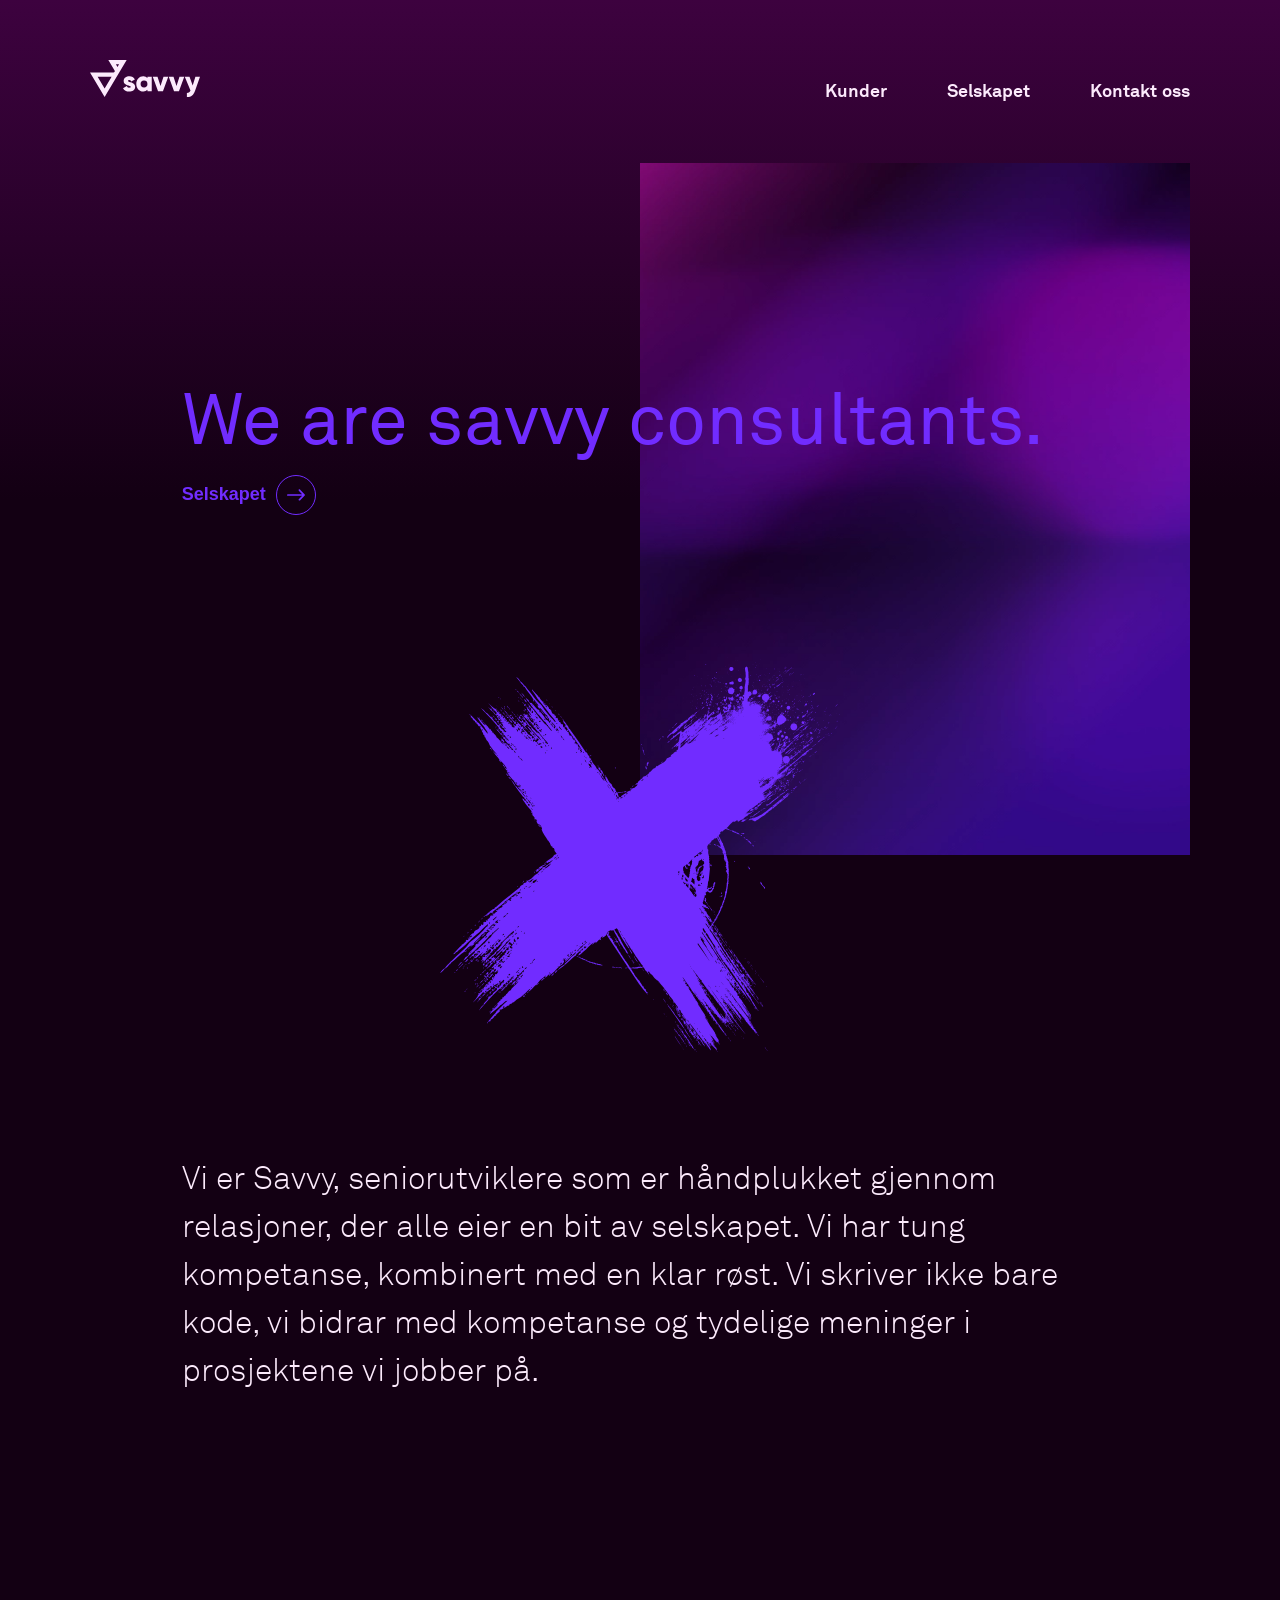
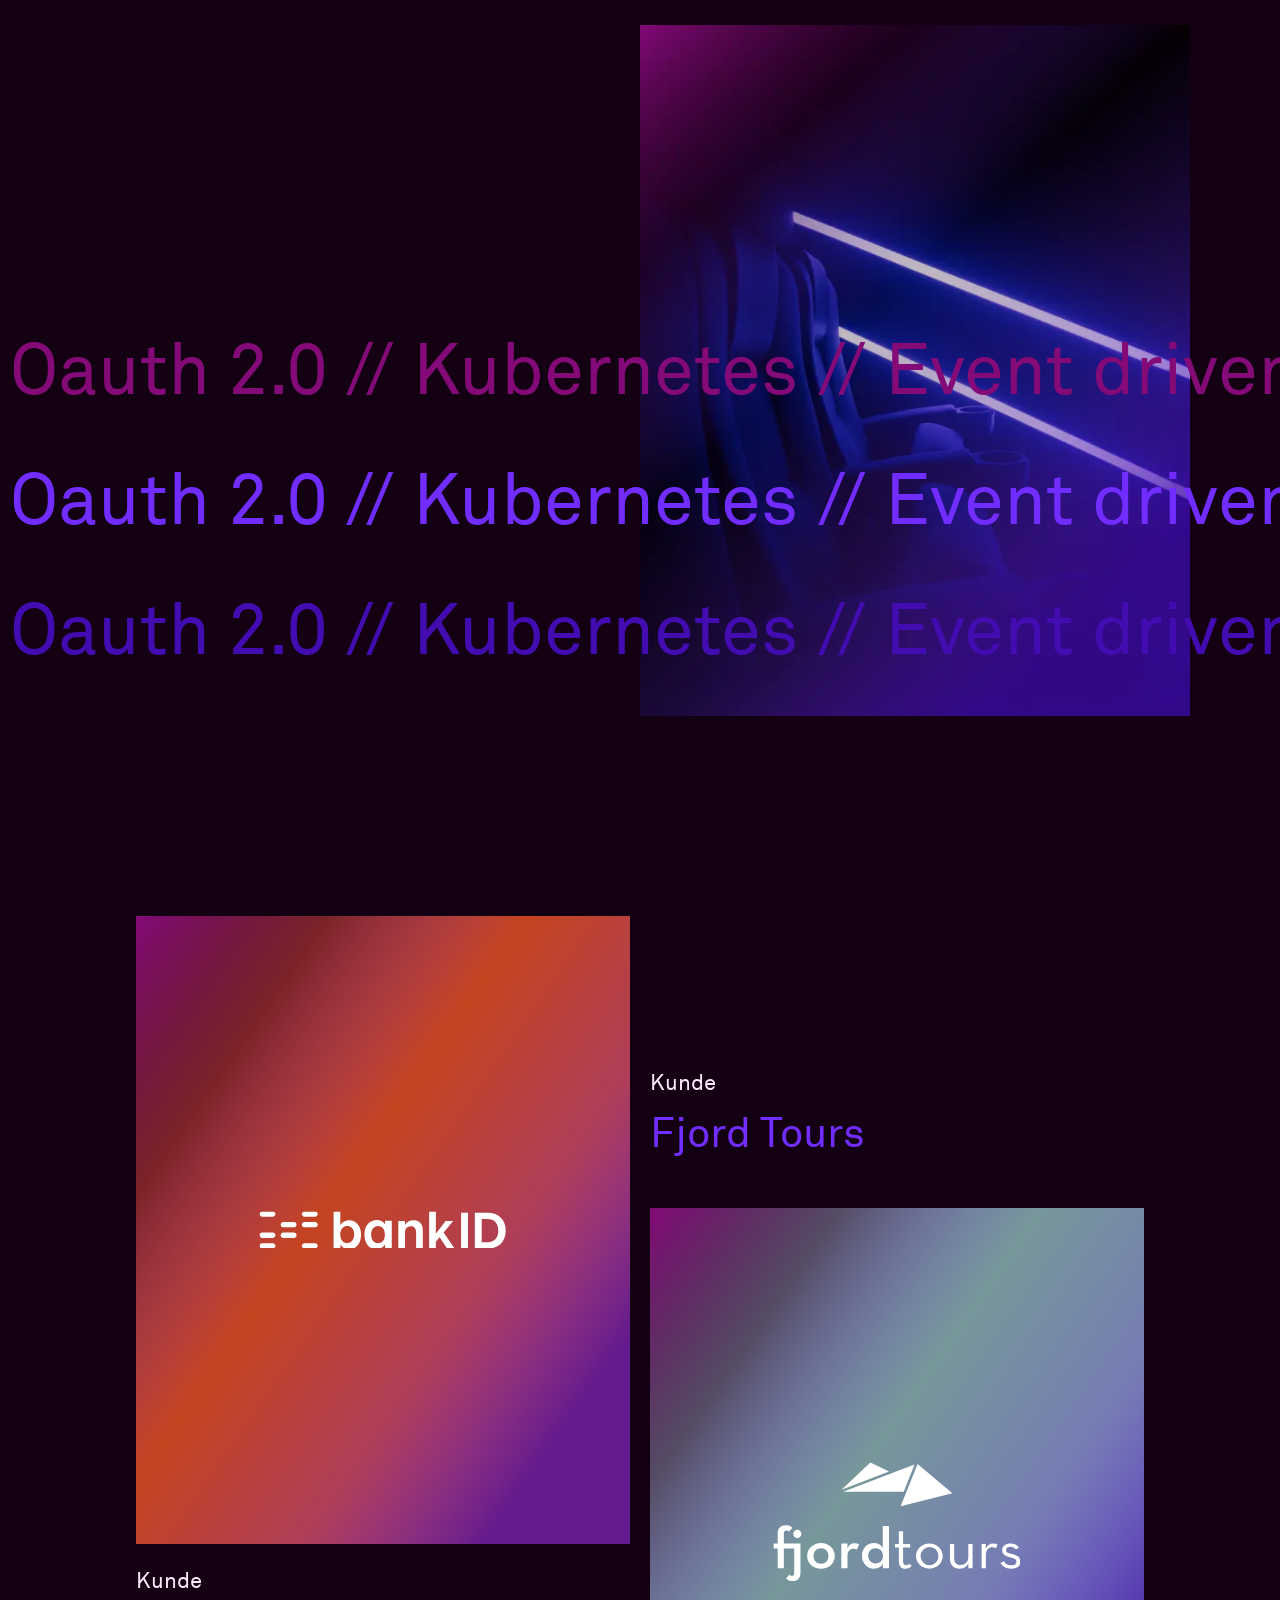
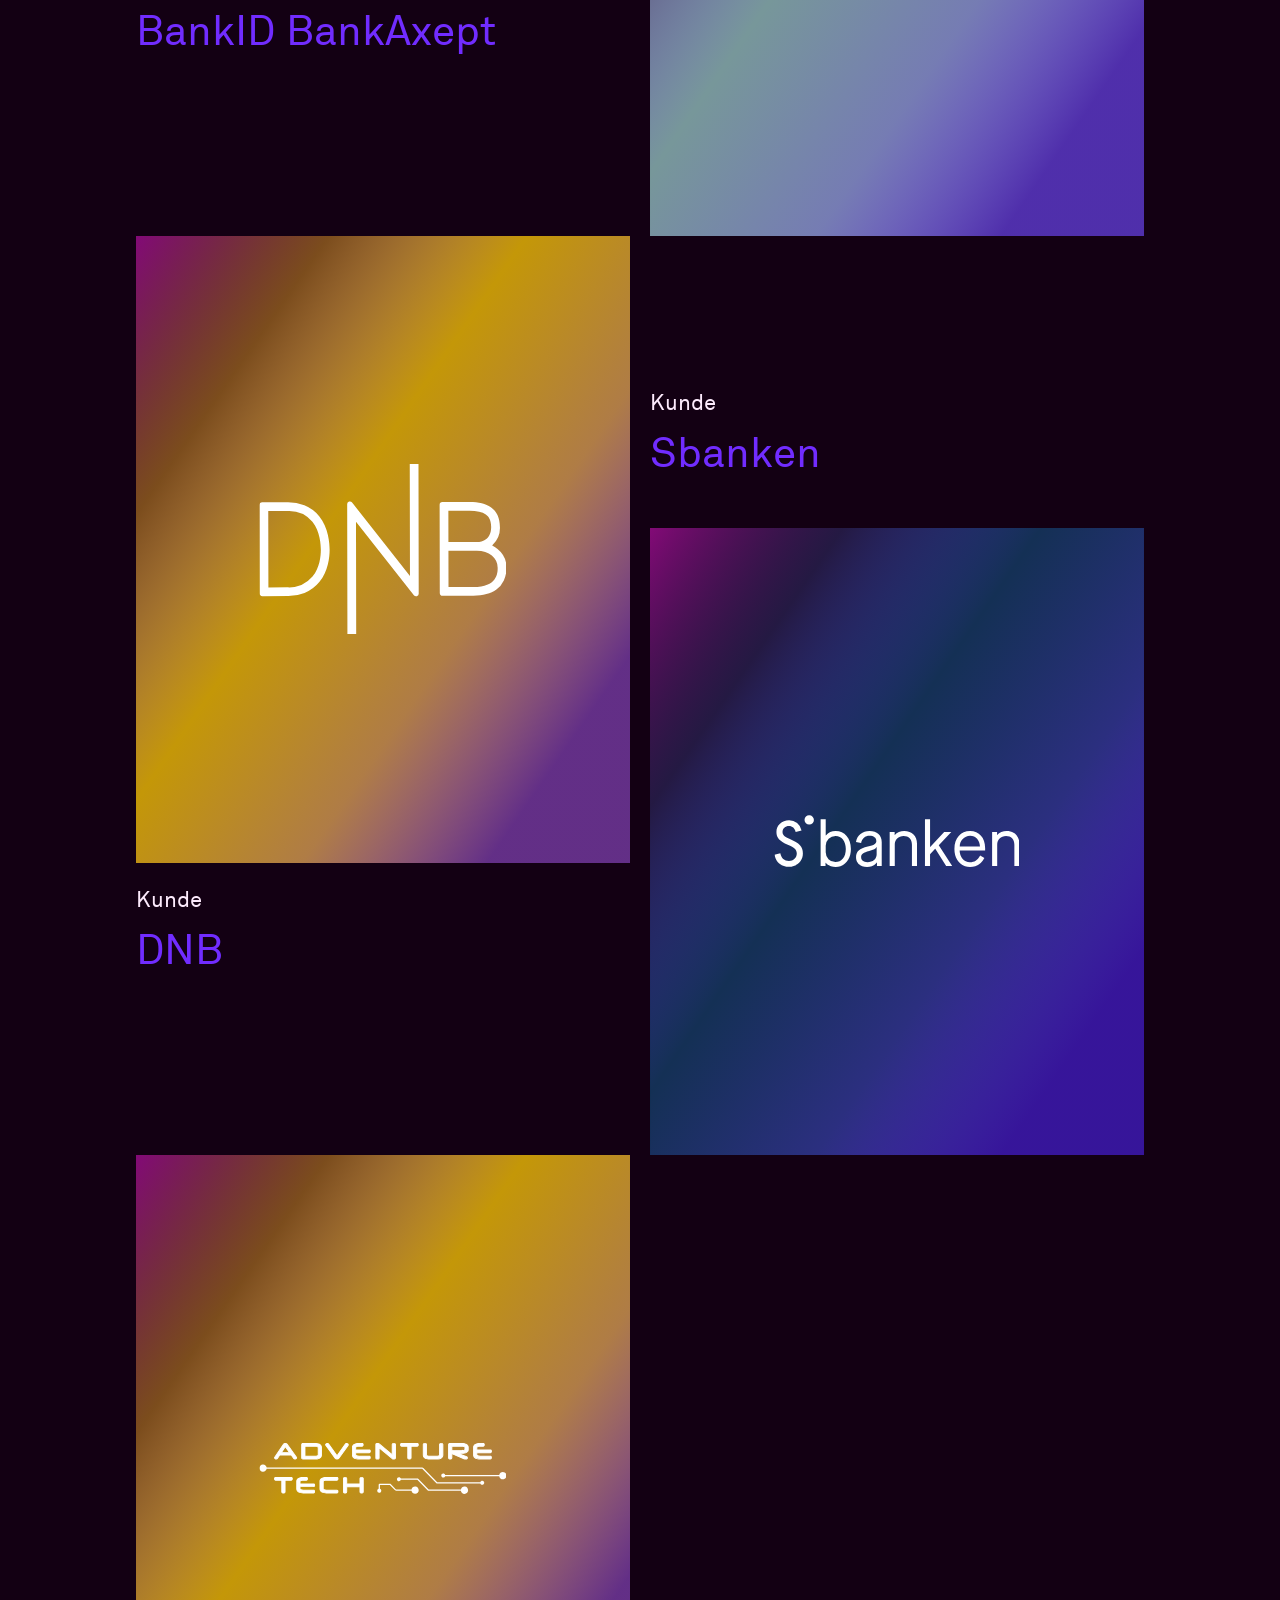
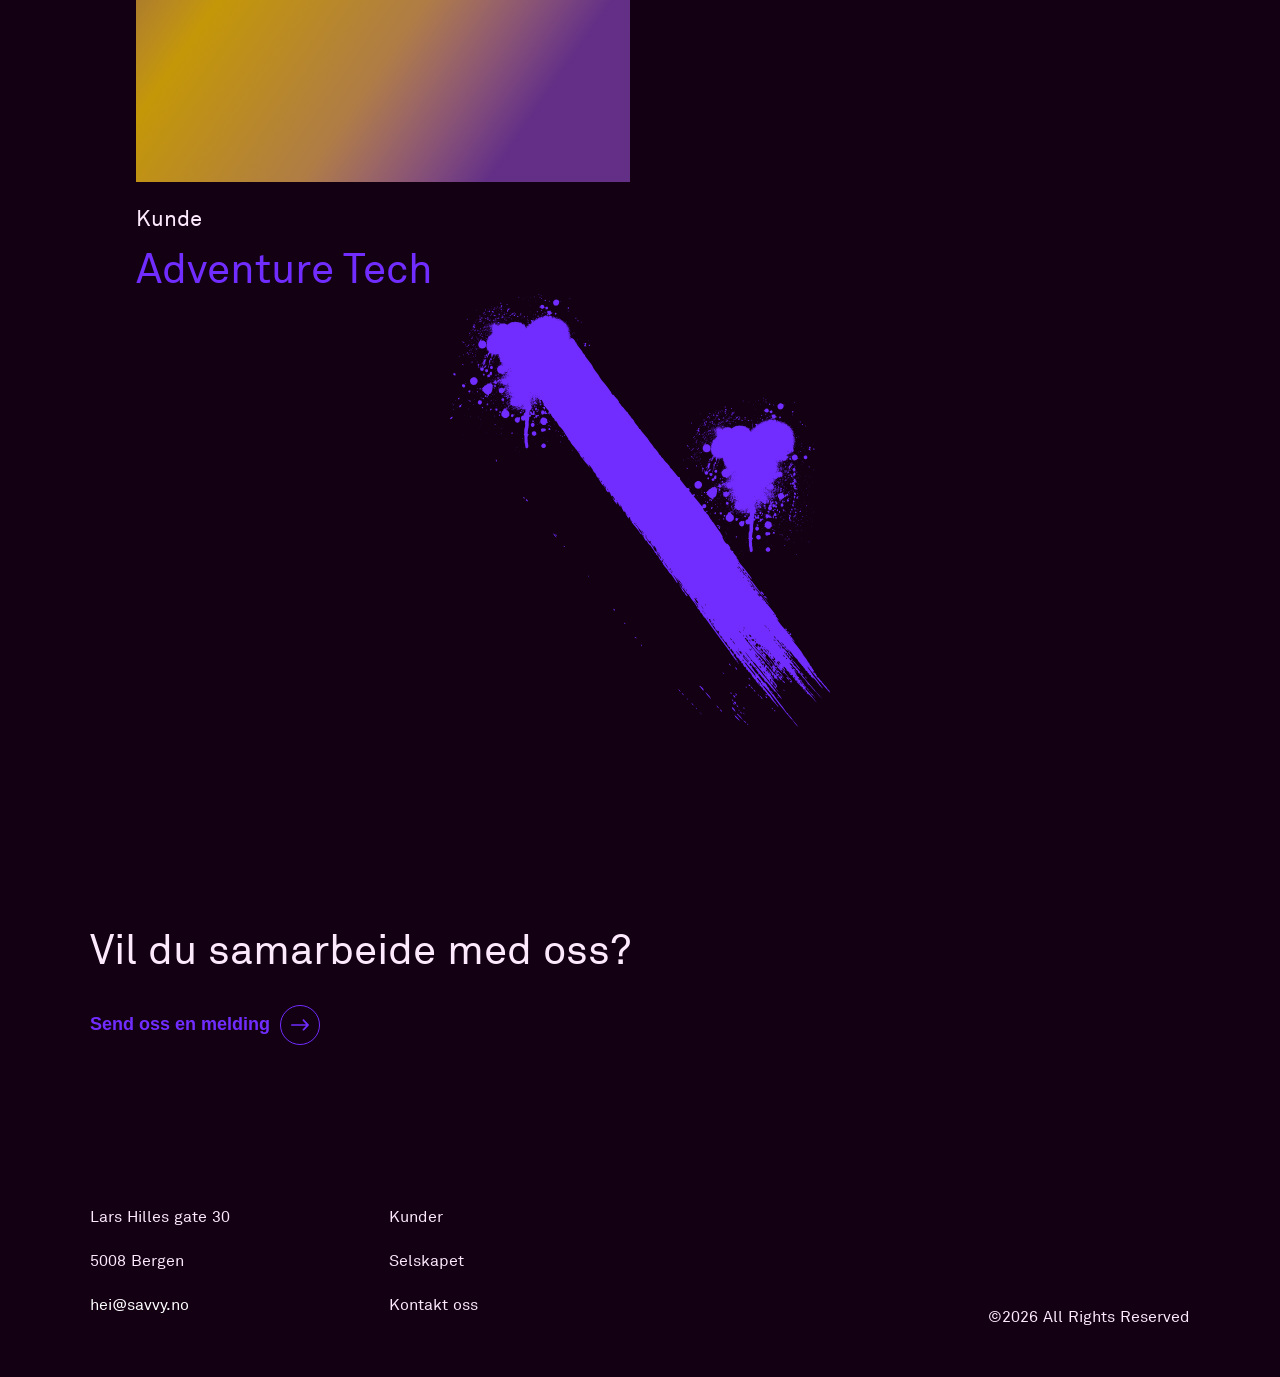
==== commit a5574b33: "auto-update: 2023-02-17 14:55:38" ====
--- a/index.html
+++ b/index.html
@@ -1 +1 @@
-<!DOCTYPE html><html lang="no"><head><meta charSet="utf-8"/><meta name="viewport" content="width=device-width, initial-scale=1.0"/><meta name="description" content="Savvy ble grunnlagt av erfarne konsulenter fra IT-bransjen med en ambisjon om å lage et selskap som åpent og pålitelig. Alle som jobber i Savvy er også medeiere i selskapet. Dette fordi vi vet at dyktige konsulenter som har eierskap til arbeidsplassen gir det lille ekstra for at våre kunder skal lykkes."/><title>Savvy</title><meta name="next-head-count" content="4"/><link rel="preload" href="/_next/static/css/f1c32594119aad6a.css" as="style"/><link rel="stylesheet" href="/_next/static/css/f1c32594119aad6a.css" data-n-g=""/><link rel="preload" href="/_next/static/css/7d8d3334995b28ce.css" as="style"/><link rel="stylesheet" href="/_next/static/css/7d8d3334995b28ce.css" data-n-p=""/><noscript data-n-css=""></noscript><script defer="" nomodule="" src="/_next/static/chunks/polyfills-c67a75d1b6f99dc8.js"></script><script src="/_next/static/chunks/webpack-ee7e63bc15b31913.js" defer=""></script><script src="/_next/static/chunks/framework-3b5a00d5d7e8d93b.js" defer=""></script><script src="/_next/static/chunks/main-fc921147c41214cc.js" defer=""></script><script src="/_next/static/chunks/pages/_app-09be7a4f45deb015.js" defer=""></script><script src="/_next/static/chunks/pages/index-4cced84cf60b3674.js" defer=""></script><script src="/_next/static/RmDW-zvJsxxPbQkEh09Ln/_buildManifest.js" defer=""></script><script src="/_next/static/RmDW-zvJsxxPbQkEh09Ln/_ssgManifest.js" defer=""></script></head><body><div id="__next"><div style="overflow-x:hidden;width:100%"><nav class="Nav_navbar__ThBzq"><div class="container"><div class="column"><div class="Nav_navbar__inner__kRa8U"><div class="Nav_navbar__logo__koHKZ"><a href="/"><div><img class="logo" src="/images/savvy-logo.svg" alt="Savvy logo" width="105" height="35"/></div></a></div><div class="Nav_navbar__links__BQ_xm"><div class="Nav_link-wrapper__drGbq"><a class="Nav_hover-highlight__l4go4" href="/clients"><span>Kunder</span></a></div><div class="Nav_link-wrapper__drGbq"><a class="Nav_hover-highlight__l4go4" href="/agency"><span>Selskapet</span></a></div><div class="Nav_link-wrapper__drGbq"><a class="Nav_hover-highlight__l4go4" href="/contact"><span>Kontakt oss</span></a></div></div><button class="Nav_navbar__mobile-button__c83JJ" aria-label="Open menu"><svg aria-hidden="true" focusable="false" data-prefix="far" data-icon="equals" class="svg-inline--fa fa-equals " role="img" xmlns="http://www.w3.org/2000/svg" viewBox="0 0 448 512"><path fill="currentColor" d="M408 328H40c-13.25 0-24 10.76-24 24.01S26.75 376 40 376h368c13.25 0 24-10.74 24-23.99S421.3 328 408 328zM40 184h368c13.25 0 24-10.74 24-23.99S421.3 136 408 136H40c-13.25 0-24 10.76-24 24.01S26.75 184 40 184z"></path></svg></button></div></div></div></nav><div class="content"><div><header><div class="container"><div class="row relative"><div class="image-wrapper column column--span-1/2 column--offset-1/2"><img alt="" sizes="sm:300px lg:600px" srcSet="/_next/static/chunks/images/images/header-image-1_16_100.webp 16w, /_next/static/chunks/images/images/header-image-1_32_100.webp 32w, /_next/static/chunks/images/images/header-image-1_48_100.webp 48w, /_next/static/chunks/images/images/header-image-1_64_100.webp 64w, /_next/static/chunks/images/images/header-image-1_96_100.webp 96w, /_next/static/chunks/images/images/header-image-1_128_100.webp 128w, /_next/static/chunks/images/images/header-image-1_256_100.webp 256w, /_next/static/chunks/images/images/header-image-1_384_100.webp 384w, /_next/static/chunks/images/images/header-image-1_640_100.webp 640w, /_next/static/chunks/images/images/header-image-1_750_100.webp 750w, /_next/static/chunks/images/images/header-image-1_828_100.webp 828w, /_next/static/chunks/images/images/header-image-1_1080_100.webp 1080w, /_next/static/chunks/images/images/header-image-1_1200_100.webp 1200w, /_next/static/chunks/images/images/header-image-1_1920_100.webp 1920w, /_next/static/chunks/images/images/header-image-1_2048_100.webp 2048w, /_next/static/chunks/images/images/header-image-1_3840_100.webp 3840w" src="/_next/static/chunks/images/images/header-image-1_3840_100.webp" width="628" height="790" decoding="async" data-nimg="1" loading="lazy" style="color:transparent"/><div style="position:absolute;top:0;left:0;width:100%;height:100%"><div class="row"><div class="column-2"><div class="header-text"><h1 style="display:none;opacity:0">Vi er Savvy.</h1><h1 class="AnimatedHeading_perspective-container__YC1xV">We are savvy<!-- --> <span class="AnimatedHeading_animation-enter-leave__wcwLi">people.</span></h1><a href="/agency"><button type="button" class="Button_button__30ukX Button_button--arrow__amTKK Button_button--primary__3abJe"><div>Selskapet</div><div class="Button_button__icon__0oR7I"><svg aria-hidden="true" focusable="false" data-prefix="far" data-icon="arrow-right-long" class="svg-inline--fa fa-arrow-right-long " role="img" xmlns="http://www.w3.org/2000/svg" viewBox="0 0 512 512"><path fill="currentColor" d="M335 408.1C330.3 404.3 328 398.2 328 392s2.344-12.28 7.031-16.97L430.1 280H24C10.75 280 0 269.2 0 255.1C0 242.7 10.75 232 24 232h406.1l-95.03-95.03c-9.375-9.375-9.375-24.56 0-33.94s24.56-9.375 33.94 0l136 136c9.375 9.375 9.375 24.56 0 33.94l-136 136C359.6 418.3 344.4 418.3 335 408.1z"></path></svg></div></button></a></div></div></div><img alt="" srcSet="/_next/static/chunks/images/images/graffiti_640_100.svg 1x, /_next/static/chunks/images/images/graffiti_828_100.svg 2x" src="/_next/static/chunks/images/images/graffiti_828_100.svg" width="413" height="408" decoding="async" data-nimg="1" class="graffiti-1" loading="lazy" style="color:transparent"/></div></div></div></div></header><div class="container"><div class="row"><p class="column-2 paragraph-large ingress">Vi er Savvy, seniorutviklere som er håndplukket gjennom relasjoner, der alle eier en bit av selskapet. Vi har tung kompetanse, kombinert med en klar røst. Vi skriver ikke bare kode, vi bidrar med kompetanse og tydelige meninger i prosjektene vi jobber på. </p></div></div><section><div class="container"><div class="row relative"><div class="image-wrapper column column--span-1/2 column--offset-1/2"><img alt="" sizes="sm:300px lg:600px" srcSet="/_next/static/chunks/images/images/header-image-2_16_75.webp 16w, /_next/static/chunks/images/images/header-image-2_32_75.webp 32w, /_next/static/chunks/images/images/header-image-2_48_75.webp 48w, /_next/static/chunks/images/images/header-image-2_64_75.webp 64w, /_next/static/chunks/images/images/header-image-2_96_75.webp 96w, /_next/static/chunks/images/images/header-image-2_128_75.webp 128w, /_next/static/chunks/images/images/header-image-2_256_75.webp 256w, /_next/static/chunks/images/images/header-image-2_384_75.webp 384w, /_next/static/chunks/images/images/header-image-2_640_75.webp 640w, /_next/static/chunks/images/images/header-image-2_750_75.webp 750w, /_next/static/chunks/images/images/header-image-2_828_75.webp 828w, /_next/static/chunks/images/images/header-image-2_1080_75.webp 1080w, /_next/static/chunks/images/images/header-image-2_1200_75.webp 1200w, /_next/static/chunks/images/images/header-image-2_1920_75.webp 1920w, /_next/static/chunks/images/images/header-image-2_2048_75.webp 2048w, /_next/static/chunks/images/images/header-image-2_3840_75.webp 3840w" src="/_next/static/chunks/images/images/header-image-2_3840_75.webp" width="628" height="790" decoding="async" data-nimg="1" loading="lazy" style="color:transparent"/><div style="position:absolute;top:0;left:0;width:100%;height:100%"><div style="display:grid;align-content:end;height:100%"><div style="height:130px"><div class="relative"><div class="marquee marquee--slow"><div class="marquee__track"><span class="marquee__content">C# // .NET Core // Docker // Azure // Azure Devops // SQL Server // React // TypeScript // Terraform // MediatR // Entity Framework // IdentityServer // Mikrotjenestearkitektur // Azure Pipelines // Elastic Search // Git // REST // .NET // Azure Functions // Cosmos DB // WPF // Azure Service Bus // Oracle Database // Active Directory // Agresso // Angular // RabbitMQ // Redis // Teamcity // Octupus deploy // </span><span class="marquee__content">C# // .NET Core // Docker // Azure // Azure Devops // SQL Server // React // TypeScript // Terraform // MediatR // Entity Framework // IdentityServer // Mikrotjenestearkitektur // Azure Pipelines // Elastic Search // Git // REST // .NET // Azure Functions // Cosmos DB // WPF // Azure Service Bus // Oracle Database // Active Directory // Agresso // Angular // RabbitMQ // Redis // Teamcity // Octupus deploy // </span></div></div></div></div><div style="height:130px"><div class="relative"><div class="marquee marquee--reverse marquee--primary"><div class="marquee__track"><span class="marquee__content">C# // .NET Core // Docker // Azure // Azure Devops // SQL Server // React // TypeScript // Terraform // MediatR // Entity Framework // IdentityServer // Mikrotjenestearkitektur // Azure Pipelines // Elastic Search // Git // REST // .NET // Azure Functions // Cosmos DB // WPF // Azure Service Bus // Oracle Database // Active Directory // Agresso // Angular // RabbitMQ // Redis // Teamcity // Octupus deploy // </span><span class="marquee__content">C# // .NET Core // Docker // Azure // Azure Devops // SQL Server // React // TypeScript // Terraform // MediatR // Entity Framework // IdentityServer // Mikrotjenestearkitektur // Azure Pipelines // Elastic Search // Git // REST // .NET // Azure Functions // Cosmos DB // WPF // Azure Service Bus // Oracle Database // Active Directory // Agresso // Angular // RabbitMQ // Redis // Teamcity // Octupus deploy // </span></div></div></div></div><div style="height:130px"><div class="relative"><div class="marquee marquee--fast marquee marquee--primary-dark"><div class="marquee__track"><span class="marquee__content">C# // .NET Core // Docker // Azure // Azure Devops // SQL Server // React // TypeScript // Terraform // MediatR // Entity Framework // IdentityServer // Mikrotjenestearkitektur // Azure Pipelines // Elastic Search // Git // REST // .NET // Azure Functions // Cosmos DB // WPF // Azure Service Bus // Oracle Database // Active Directory // Agresso // Angular // RabbitMQ // Redis // Teamcity // Octupus deploy // </span><span class="marquee__content">C# // .NET Core // Docker // Azure // Azure Devops // SQL Server // React // TypeScript // Terraform // MediatR // Entity Framework // IdentityServer // Mikrotjenestearkitektur // Azure Pipelines // Elastic Search // Git // REST // .NET // Azure Functions // Cosmos DB // WPF // Azure Service Bus // Oracle Database // Active Directory // Agresso // Angular // RabbitMQ // Redis // Teamcity // Octupus deploy // </span></div></div></div></div></div></div></div></div></div></section><section><h2 class="sr-only">Kunder</h2><div class="HorizontalScrollContainer_horizontal-scroll__P__Ue"><div class="row"><div class="column-1"><div class="HorizontalScrollContainer_horizontal-scroll__grid__TgiOM"><div class="client-card"><div class="client-card__figure"><img alt="BankID BankAxept" srcSet="/_next/static/chunks/images/images/client-background-1_640_100.svg 1x, /_next/static/chunks/images/images/client-background-1_1080_100.svg 2x" src="/_next/static/chunks/images/images/client-background-1_1080_100.svg" width="520" height="660" decoding="async" data-nimg="1" class="client-card__background" loading="lazy" style="color:transparent"/><img alt="BankID BankAxept logo" srcSet="/_next/static/chunks/images/images/bankid_640_75.svg 1x, /_next/static/chunks/images/images/bankid_1080_75.svg 2x" src="/_next/static/chunks/images/images/bankid_1080_75.svg" width="520" height="660" decoding="async" data-nimg="1" class="client-card__logo" loading="lazy" style="color:transparent"/></div><div class="client-card__body"><p>Kunde</p><span class="h3">BankID BankAxept</span></div></div><div class="client-card client-card--reverse"><div class="client-card__figure"><img alt="Fjord Tours" srcSet="/_next/static/chunks/images/images/client-background-3_640_100.svg 1x, /_next/static/chunks/images/images/client-background-3_1080_100.svg 2x" src="/_next/static/chunks/images/images/client-background-3_1080_100.svg" width="520" height="660" decoding="async" data-nimg="1" class="client-card__background" loading="lazy" style="color:transparent"/><img alt="Fjord Tours logo" srcSet="/_next/static/chunks/images/images/fjordtours_640_75.svg 1x, /_next/static/chunks/images/images/fjordtours_1080_75.svg 2x" src="/_next/static/chunks/images/images/fjordtours_1080_75.svg" width="520" height="660" decoding="async" data-nimg="1" class="client-card__logo" loading="lazy" style="color:transparent"/></div><div class="client-card__body"><p>Kunde</p><span class="h3">Fjord Tours</span></div></div><div class="client-card"><div class="client-card__figure"><img alt="DNB" srcSet="/_next/static/chunks/images/images/client-background-4_640_100.svg 1x, /_next/static/chunks/images/images/client-background-4_1080_100.svg 2x" src="/_next/static/chunks/images/images/client-background-4_1080_100.svg" width="520" height="660" decoding="async" data-nimg="1" class="client-card__background" loading="lazy" style="color:transparent"/><img alt="DNB logo" srcSet="/_next/static/chunks/images/images/dnb-logo_640_75.svg 1x, /_next/static/chunks/images/images/dnb-logo_1080_75.svg 2x" src="/_next/static/chunks/images/images/dnb-logo_1080_75.svg" width="520" height="660" decoding="async" data-nimg="1" class="client-card__logo" loading="lazy" style="color:transparent"/></div><div class="client-card__body"><p>Kunde</p><span class="h3">DNB</span></div></div><div class="client-card client-card--reverse"><div class="client-card__figure"><img alt="Sbanken" srcSet="/_next/static/chunks/images/images/client-background-2_640_100.svg 1x, /_next/static/chunks/images/images/client-background-2_1080_100.svg 2x" src="/_next/static/chunks/images/images/client-background-2_1080_100.svg" width="520" height="660" decoding="async" data-nimg="1" class="client-card__background" loading="lazy" style="color:transparent"/><img alt="Sbanken logo" srcSet="/_next/static/chunks/images/images/Sbanken_logo_640_75.svg 1x, /_next/static/chunks/images/images/Sbanken_logo_1080_75.svg 2x" src="/_next/static/chunks/images/images/Sbanken_logo_1080_75.svg" width="520" height="660" decoding="async" data-nimg="1" class="client-card__logo" loading="lazy" style="color:transparent"/></div><div class="client-card__body"><p>Kunde</p><span class="h3">Sbanken</span></div></div><div class="client-card"><div class="client-card__figure"><img alt="Adventure Tech" srcSet="/_next/static/chunks/images/images/client-background-4_640_100.svg 1x, /_next/static/chunks/images/images/client-background-4_1080_100.svg 2x" src="/_next/static/chunks/images/images/client-background-4_1080_100.svg" width="520" height="660" decoding="async" data-nimg="1" class="client-card__background" loading="lazy" style="color:transparent"/><img alt="Adventure Tech logo" srcSet="/_next/static/chunks/images/images/adventure_tech_logo_640_75.svg 1x, /_next/static/chunks/images/images/adventure_tech_logo_1080_75.svg 2x" src="/_next/static/chunks/images/images/adventure_tech_logo_1080_75.svg" width="520" height="660" decoding="async" data-nimg="1" class="client-card__logo" loading="lazy" style="color:transparent"/></div><div class="client-card__body"><p>Kunde</p><span class="h3">Adventure Tech</span></div></div></div></div></div></div><img alt="" srcSet="/_next/static/chunks/images/images/graffiti_2_384_100.svg 1x, /_next/static/chunks/images/images/graffiti_2_828_100.svg 2x" src="/_next/static/chunks/images/images/graffiti_2_828_100.svg" width="379" height="431" decoding="async" data-nimg="1" class="graffiti-2" loading="lazy" style="color:transparent"/></section></div></div><footer class="container Footer_footer__Dhw_9"><div><div class="column Footer_footer__cta__gRlGs"><h3 class="color-secondary">Vil du samarbeide med oss?</h3><button type="button" class="Button_button__30ukX Button_button--arrow__amTKK Button_button--primary__3abJe"><div>Send oss en melding</div><div class="Button_button__icon__0oR7I"><svg aria-hidden="true" focusable="false" data-prefix="far" data-icon="arrow-right-long" class="svg-inline--fa fa-arrow-right-long " role="img" xmlns="http://www.w3.org/2000/svg" viewBox="0 0 512 512"><path fill="currentColor" d="M335 408.1C330.3 404.3 328 398.2 328 392s2.344-12.28 7.031-16.97L430.1 280H24C10.75 280 0 269.2 0 255.1C0 242.7 10.75 232 24 232h406.1l-95.03-95.03c-9.375-9.375-9.375-24.56 0-33.94s24.56-9.375 33.94 0l136 136c9.375 9.375 9.375 24.56 0 33.94l-136 136C359.6 418.3 344.4 418.3 335 408.1z"></path></svg></div></button></div></div><div class="row"><div class="column Footer_footer__bottom__dL6zN"><div class="Footer_footer__grid__FD8Q8"><address class="Footer_address__eL5jE"><div>Lars Hilles gate 30</div><div>5008 Bergen</div><div><a class="color-white Footer_a__Wptkm" href="mailto:hei@savvy.no">hei@savvy.no</a></div></address><nav class="Footer_links___OZQm"><a class="color-secondary" href="/clients">Kunder</a><a class="color-secondary" href="/agency">Selskapet</a><a class="color-secondary" href="/contact">Kontakt oss</a></nav></div><div class="copyright">©<!-- -->2023<!-- --> All Rights Reserved</div></div></div></footer></div></div><script id="__NEXT_DATA__" type="application/json">{"props":{"pageProps":{"skills":["C#",".NET Core","Docker","Azure","Azure Devops","SQL Server","React","TypeScript","Terraform","MediatR","Entity Framework","IdentityServer","Mikrotjenestearkitektur","Azure Pipelines","Elastic Search","Git","REST",".NET","Azure Functions","Cosmos DB","WPF","Azure Service Bus","Oracle Database","Active Directory","Agresso","Angular","RabbitMQ","Redis","Teamcity","Octupus deploy"]},"__N_SSG":true},"page":"/","query":{},"buildId":"RmDW-zvJsxxPbQkEh09Ln","isFallback":false,"gsp":true,"scriptLoader":[]}</script></body></html>+<!DOCTYPE html><html lang="no"><head><meta charSet="utf-8"/><meta name="viewport" content="width=device-width, initial-scale=1.0"/><meta name="description" content="Savvy ble grunnlagt av erfarne konsulenter fra IT-bransjen med en ambisjon om å lage et selskap som åpent og pålitelig. Alle som jobber i Savvy er også medeiere i selskapet. Dette fordi vi vet at dyktige konsulenter som har eierskap til arbeidsplassen gir det lille ekstra for at våre kunder skal lykkes."/><title>Savvy</title><meta name="next-head-count" content="4"/><link rel="preload" href="/_next/static/css/f1c32594119aad6a.css" as="style"/><link rel="stylesheet" href="/_next/static/css/f1c32594119aad6a.css" data-n-g=""/><link rel="preload" href="/_next/static/css/7d8d3334995b28ce.css" as="style"/><link rel="stylesheet" href="/_next/static/css/7d8d3334995b28ce.css" data-n-p=""/><noscript data-n-css=""></noscript><script defer="" nomodule="" src="/_next/static/chunks/polyfills-c67a75d1b6f99dc8.js"></script><script src="/_next/static/chunks/webpack-ee7e63bc15b31913.js" defer=""></script><script src="/_next/static/chunks/framework-3b5a00d5d7e8d93b.js" defer=""></script><script src="/_next/static/chunks/main-fc921147c41214cc.js" defer=""></script><script src="/_next/static/chunks/pages/_app-ea3f931b99577600.js" defer=""></script><script src="/_next/static/chunks/pages/index-4cced84cf60b3674.js" defer=""></script><script src="/_next/static/CrwHkqbALZmbynJtuO3yu/_buildManifest.js" defer=""></script><script src="/_next/static/CrwHkqbALZmbynJtuO3yu/_ssgManifest.js" defer=""></script></head><body><div id="__next"><div style="overflow-x:hidden;width:100%"><nav class="Nav_navbar__ThBzq"><div class="container"><div class="column"><div class="Nav_navbar__inner__kRa8U"><div class="Nav_navbar__logo__koHKZ"><a href="/"><div><img class="logo" src="/images/savvy-logo.svg" alt="Savvy logo" width="105" height="35"/></div></a></div><div class="Nav_navbar__links__BQ_xm"><div class="Nav_link-wrapper__drGbq"><a class="Nav_hover-highlight__l4go4" href="/clients"><span>Kunder</span></a></div><div class="Nav_link-wrapper__drGbq"><a class="Nav_hover-highlight__l4go4" href="/agency"><span>Selskapet</span></a></div><div class="Nav_link-wrapper__drGbq"><a class="Nav_hover-highlight__l4go4" href="/contact"><span>Kontakt oss</span></a></div></div><button class="Nav_navbar__mobile-button__c83JJ" aria-label="Open menu"><svg aria-hidden="true" focusable="false" data-prefix="far" data-icon="equals" class="svg-inline--fa fa-equals " role="img" xmlns="http://www.w3.org/2000/svg" viewBox="0 0 448 512"><path fill="currentColor" d="M408 328H40c-13.25 0-24 10.76-24 24.01S26.75 376 40 376h368c13.25 0 24-10.74 24-23.99S421.3 328 408 328zM40 184h368c13.25 0 24-10.74 24-23.99S421.3 136 408 136H40c-13.25 0-24 10.76-24 24.01S26.75 184 40 184z"></path></svg></button></div></div></div></nav><div class="content"><div><header><div class="container"><div class="row relative"><div class="image-wrapper column column--span-1/2 column--offset-1/2"><img alt="" sizes="sm:300px lg:600px" srcSet="/_next/static/chunks/images/images/header-image-1_16_100.webp 16w, /_next/static/chunks/images/images/header-image-1_32_100.webp 32w, /_next/static/chunks/images/images/header-image-1_48_100.webp 48w, /_next/static/chunks/images/images/header-image-1_64_100.webp 64w, /_next/static/chunks/images/images/header-image-1_96_100.webp 96w, /_next/static/chunks/images/images/header-image-1_128_100.webp 128w, /_next/static/chunks/images/images/header-image-1_256_100.webp 256w, /_next/static/chunks/images/images/header-image-1_384_100.webp 384w, /_next/static/chunks/images/images/header-image-1_640_100.webp 640w, /_next/static/chunks/images/images/header-image-1_750_100.webp 750w, /_next/static/chunks/images/images/header-image-1_828_100.webp 828w, /_next/static/chunks/images/images/header-image-1_1080_100.webp 1080w, /_next/static/chunks/images/images/header-image-1_1200_100.webp 1200w, /_next/static/chunks/images/images/header-image-1_1920_100.webp 1920w, /_next/static/chunks/images/images/header-image-1_2048_100.webp 2048w, /_next/static/chunks/images/images/header-image-1_3840_100.webp 3840w" src="/_next/static/chunks/images/images/header-image-1_3840_100.webp" width="628" height="790" decoding="async" data-nimg="1" loading="lazy" style="color:transparent"/><div style="position:absolute;top:0;left:0;width:100%;height:100%"><div class="row"><div class="column-2"><div class="header-text"><h1 style="display:none;opacity:0">Vi er Savvy.</h1><h1 class="AnimatedHeading_perspective-container__YC1xV">We are savvy<!-- --> <span class="AnimatedHeading_animation-enter-leave__wcwLi">people.</span></h1><a href="/agency"><button type="button" class="Button_button__30ukX Button_button--arrow__amTKK Button_button--primary__3abJe"><div>Selskapet</div><div class="Button_button__icon__0oR7I"><svg aria-hidden="true" focusable="false" data-prefix="far" data-icon="arrow-right-long" class="svg-inline--fa fa-arrow-right-long " role="img" xmlns="http://www.w3.org/2000/svg" viewBox="0 0 512 512"><path fill="currentColor" d="M335 408.1C330.3 404.3 328 398.2 328 392s2.344-12.28 7.031-16.97L430.1 280H24C10.75 280 0 269.2 0 255.1C0 242.7 10.75 232 24 232h406.1l-95.03-95.03c-9.375-9.375-9.375-24.56 0-33.94s24.56-9.375 33.94 0l136 136c9.375 9.375 9.375 24.56 0 33.94l-136 136C359.6 418.3 344.4 418.3 335 408.1z"></path></svg></div></button></a></div></div></div><img alt="" srcSet="/_next/static/chunks/images/images/graffiti_640_100.svg 1x, /_next/static/chunks/images/images/graffiti_828_100.svg 2x" src="/_next/static/chunks/images/images/graffiti_828_100.svg" width="413" height="408" decoding="async" data-nimg="1" class="graffiti-1" loading="lazy" style="color:transparent"/></div></div></div></div></header><div class="container"><div class="row"><p class="column-2 paragraph-large ingress">Vi er Savvy, seniorutviklere som er håndplukket gjennom relasjoner, der alle eier en bit av selskapet. Vi har tung kompetanse, kombinert med en klar røst. Vi skriver ikke bare kode, vi bidrar med kompetanse og tydelige meninger i prosjektene vi jobber på. </p></div></div><section><div class="container"><div class="row relative"><div class="image-wrapper column column--span-1/2 column--offset-1/2"><img alt="" sizes="sm:300px lg:600px" srcSet="/_next/static/chunks/images/images/header-image-2_16_75.webp 16w, /_next/static/chunks/images/images/header-image-2_32_75.webp 32w, /_next/static/chunks/images/images/header-image-2_48_75.webp 48w, /_next/static/chunks/images/images/header-image-2_64_75.webp 64w, /_next/static/chunks/images/images/header-image-2_96_75.webp 96w, /_next/static/chunks/images/images/header-image-2_128_75.webp 128w, /_next/static/chunks/images/images/header-image-2_256_75.webp 256w, /_next/static/chunks/images/images/header-image-2_384_75.webp 384w, /_next/static/chunks/images/images/header-image-2_640_75.webp 640w, /_next/static/chunks/images/images/header-image-2_750_75.webp 750w, /_next/static/chunks/images/images/header-image-2_828_75.webp 828w, /_next/static/chunks/images/images/header-image-2_1080_75.webp 1080w, /_next/static/chunks/images/images/header-image-2_1200_75.webp 1200w, /_next/static/chunks/images/images/header-image-2_1920_75.webp 1920w, /_next/static/chunks/images/images/header-image-2_2048_75.webp 2048w, /_next/static/chunks/images/images/header-image-2_3840_75.webp 3840w" src="/_next/static/chunks/images/images/header-image-2_3840_75.webp" width="628" height="790" decoding="async" data-nimg="1" loading="lazy" style="color:transparent"/><div style="position:absolute;top:0;left:0;width:100%;height:100%"><div style="display:grid;align-content:end;height:100%"><div style="height:130px"><div class="relative"><div class="marquee marquee--slow"><div class="marquee__track"><span class="marquee__content">Oauth 2.0 // Kubernetes // Event driven design // C# // TypeScript // .Net Framework // .NET Core // MySQL // .NET Framework // Kafka // SAML // .NET // React // Javascript // Typescript // HTML // css // Angular // Azure // Azure Devops // Azure Pipelines // Node.JS // Github flow // OpenSource // Github Actions // WPF // WinForms // SQL // SiteCore // WebForms // </span><span class="marquee__content">Oauth 2.0 // Kubernetes // Event driven design // C# // TypeScript // .Net Framework // .NET Core // MySQL // .NET Framework // Kafka // SAML // .NET // React // Javascript // Typescript // HTML // css // Angular // Azure // Azure Devops // Azure Pipelines // Node.JS // Github flow // OpenSource // Github Actions // WPF // WinForms // SQL // SiteCore // WebForms // </span></div></div></div></div><div style="height:130px"><div class="relative"><div class="marquee marquee--reverse marquee--primary"><div class="marquee__track"><span class="marquee__content">Oauth 2.0 // Kubernetes // Event driven design // C# // TypeScript // .Net Framework // .NET Core // MySQL // .NET Framework // Kafka // SAML // .NET // React // Javascript // Typescript // HTML // css // Angular // Azure // Azure Devops // Azure Pipelines // Node.JS // Github flow // OpenSource // Github Actions // WPF // WinForms // SQL // SiteCore // WebForms // </span><span class="marquee__content">Oauth 2.0 // Kubernetes // Event driven design // C# // TypeScript // .Net Framework // .NET Core // MySQL // .NET Framework // Kafka // SAML // .NET // React // Javascript // Typescript // HTML // css // Angular // Azure // Azure Devops // Azure Pipelines // Node.JS // Github flow // OpenSource // Github Actions // WPF // WinForms // SQL // SiteCore // WebForms // </span></div></div></div></div><div style="height:130px"><div class="relative"><div class="marquee marquee--fast marquee marquee--primary-dark"><div class="marquee__track"><span class="marquee__content">Oauth 2.0 // Kubernetes // Event driven design // C# // TypeScript // .Net Framework // .NET Core // MySQL // .NET Framework // Kafka // SAML // .NET // React // Javascript // Typescript // HTML // css // Angular // Azure // Azure Devops // Azure Pipelines // Node.JS // Github flow // OpenSource // Github Actions // WPF // WinForms // SQL // SiteCore // WebForms // </span><span class="marquee__content">Oauth 2.0 // Kubernetes // Event driven design // C# // TypeScript // .Net Framework // .NET Core // MySQL // .NET Framework // Kafka // SAML // .NET // React // Javascript // Typescript // HTML // css // Angular // Azure // Azure Devops // Azure Pipelines // Node.JS // Github flow // OpenSource // Github Actions // WPF // WinForms // SQL // SiteCore // WebForms // </span></div></div></div></div></div></div></div></div></div></section><section><h2 class="sr-only">Kunder</h2><div class="HorizontalScrollContainer_horizontal-scroll__P__Ue"><div class="row"><div class="column-1"><div class="HorizontalScrollContainer_horizontal-scroll__grid__TgiOM"><div class="client-card"><div class="client-card__figure"><img alt="BankID BankAxept" srcSet="/_next/static/chunks/images/images/client-background-1_640_100.svg 1x, /_next/static/chunks/images/images/client-background-1_1080_100.svg 2x" src="/_next/static/chunks/images/images/client-background-1_1080_100.svg" width="520" height="660" decoding="async" data-nimg="1" class="client-card__background" loading="lazy" style="color:transparent"/><img alt="BankID BankAxept logo" srcSet="/_next/static/chunks/images/images/bankid_640_75.svg 1x, /_next/static/chunks/images/images/bankid_1080_75.svg 2x" src="/_next/static/chunks/images/images/bankid_1080_75.svg" width="520" height="660" decoding="async" data-nimg="1" class="client-card__logo" loading="lazy" style="color:transparent"/></div><div class="client-card__body"><p>Kunde</p><span class="h3">BankID BankAxept</span></div></div><div class="client-card client-card--reverse"><div class="client-card__figure"><img alt="Fjord Tours" srcSet="/_next/static/chunks/images/images/client-background-3_640_100.svg 1x, /_next/static/chunks/images/images/client-background-3_1080_100.svg 2x" src="/_next/static/chunks/images/images/client-background-3_1080_100.svg" width="520" height="660" decoding="async" data-nimg="1" class="client-card__background" loading="lazy" style="color:transparent"/><img alt="Fjord Tours logo" srcSet="/_next/static/chunks/images/images/fjordtours_640_75.svg 1x, /_next/static/chunks/images/images/fjordtours_1080_75.svg 2x" src="/_next/static/chunks/images/images/fjordtours_1080_75.svg" width="520" height="660" decoding="async" data-nimg="1" class="client-card__logo" loading="lazy" style="color:transparent"/></div><div class="client-card__body"><p>Kunde</p><span class="h3">Fjord Tours</span></div></div><div class="client-card"><div class="client-card__figure"><img alt="DNB" srcSet="/_next/static/chunks/images/images/client-background-4_640_100.svg 1x, /_next/static/chunks/images/images/client-background-4_1080_100.svg 2x" src="/_next/static/chunks/images/images/client-background-4_1080_100.svg" width="520" height="660" decoding="async" data-nimg="1" class="client-card__background" loading="lazy" style="color:transparent"/><img alt="DNB logo" srcSet="/_next/static/chunks/images/images/dnb-logo_640_75.svg 1x, /_next/static/chunks/images/images/dnb-logo_1080_75.svg 2x" src="/_next/static/chunks/images/images/dnb-logo_1080_75.svg" width="520" height="660" decoding="async" data-nimg="1" class="client-card__logo" loading="lazy" style="color:transparent"/></div><div class="client-card__body"><p>Kunde</p><span class="h3">DNB</span></div></div><div class="client-card client-card--reverse"><div class="client-card__figure"><img alt="Sbanken" srcSet="/_next/static/chunks/images/images/client-background-2_640_100.svg 1x, /_next/static/chunks/images/images/client-background-2_1080_100.svg 2x" src="/_next/static/chunks/images/images/client-background-2_1080_100.svg" width="520" height="660" decoding="async" data-nimg="1" class="client-card__background" loading="lazy" style="color:transparent"/><img alt="Sbanken logo" srcSet="/_next/static/chunks/images/images/Sbanken_logo_640_75.svg 1x, /_next/static/chunks/images/images/Sbanken_logo_1080_75.svg 2x" src="/_next/static/chunks/images/images/Sbanken_logo_1080_75.svg" width="520" height="660" decoding="async" data-nimg="1" class="client-card__logo" loading="lazy" style="color:transparent"/></div><div class="client-card__body"><p>Kunde</p><span class="h3">Sbanken</span></div></div><div class="client-card"><div class="client-card__figure"><img alt="Adventure Tech" srcSet="/_next/static/chunks/images/images/client-background-4_640_100.svg 1x, /_next/static/chunks/images/images/client-background-4_1080_100.svg 2x" src="/_next/static/chunks/images/images/client-background-4_1080_100.svg" width="520" height="660" decoding="async" data-nimg="1" class="client-card__background" loading="lazy" style="color:transparent"/><img alt="Adventure Tech logo" srcSet="/_next/static/chunks/images/images/adventure_tech_logo_640_75.svg 1x, /_next/static/chunks/images/images/adventure_tech_logo_1080_75.svg 2x" src="/_next/static/chunks/images/images/adventure_tech_logo_1080_75.svg" width="520" height="660" decoding="async" data-nimg="1" class="client-card__logo" loading="lazy" style="color:transparent"/></div><div class="client-card__body"><p>Kunde</p><span class="h3">Adventure Tech</span></div></div></div></div></div></div><img alt="" srcSet="/_next/static/chunks/images/images/graffiti_2_384_100.svg 1x, /_next/static/chunks/images/images/graffiti_2_828_100.svg 2x" src="/_next/static/chunks/images/images/graffiti_2_828_100.svg" width="379" height="431" decoding="async" data-nimg="1" class="graffiti-2" loading="lazy" style="color:transparent"/></section></div></div><footer class="container Footer_footer__Dhw_9"><div><div class="column Footer_footer__cta__gRlGs"><h3 class="color-secondary">Vil du samarbeide med oss?</h3><button type="button" class="Button_button__30ukX Button_button--arrow__amTKK Button_button--primary__3abJe"><div>Send oss en melding</div><div class="Button_button__icon__0oR7I"><svg aria-hidden="true" focusable="false" data-prefix="far" data-icon="arrow-right-long" class="svg-inline--fa fa-arrow-right-long " role="img" xmlns="http://www.w3.org/2000/svg" viewBox="0 0 512 512"><path fill="currentColor" d="M335 408.1C330.3 404.3 328 398.2 328 392s2.344-12.28 7.031-16.97L430.1 280H24C10.75 280 0 269.2 0 255.1C0 242.7 10.75 232 24 232h406.1l-95.03-95.03c-9.375-9.375-9.375-24.56 0-33.94s24.56-9.375 33.94 0l136 136c9.375 9.375 9.375 24.56 0 33.94l-136 136C359.6 418.3 344.4 418.3 335 408.1z"></path></svg></div></button></div></div><div class="row"><div class="column Footer_footer__bottom__dL6zN"><div class="Footer_footer__grid__FD8Q8"><address class="Footer_address__eL5jE"><div>Lars Hilles gate 30</div><div>5008 Bergen</div><div><a class="color-white Footer_a__Wptkm" href="mailto:hei@savvy.no">hei@savvy.no</a></div></address><nav class="Footer_links___OZQm"><a class="color-secondary" href="/clients">Kunder</a><a class="color-secondary" href="/agency">Selskapet</a><a class="color-secondary" href="/contact">Kontakt oss</a></nav></div><div class="copyright">©<!-- -->2023<!-- --> All Rights Reserved</div></div></div></footer></div></div><script id="__NEXT_DATA__" type="application/json">{"props":{"pageProps":{"skills":["Oauth 2.0","Kubernetes","Event driven design","C#","TypeScript",".Net Framework",".NET Core","MySQL",".NET Framework","Kafka","SAML",".NET","React","Javascript","Typescript","HTML","css","Angular","Azure","Azure Devops","Azure Pipelines","Node.JS","Github flow","OpenSource","Github Actions","WPF","WinForms","SQL","SiteCore","WebForms"]},"__N_SSG":true},"page":"/","query":{},"buildId":"CrwHkqbALZmbynJtuO3yu","isFallback":false,"gsp":true,"scriptLoader":[]}</script></body></html>
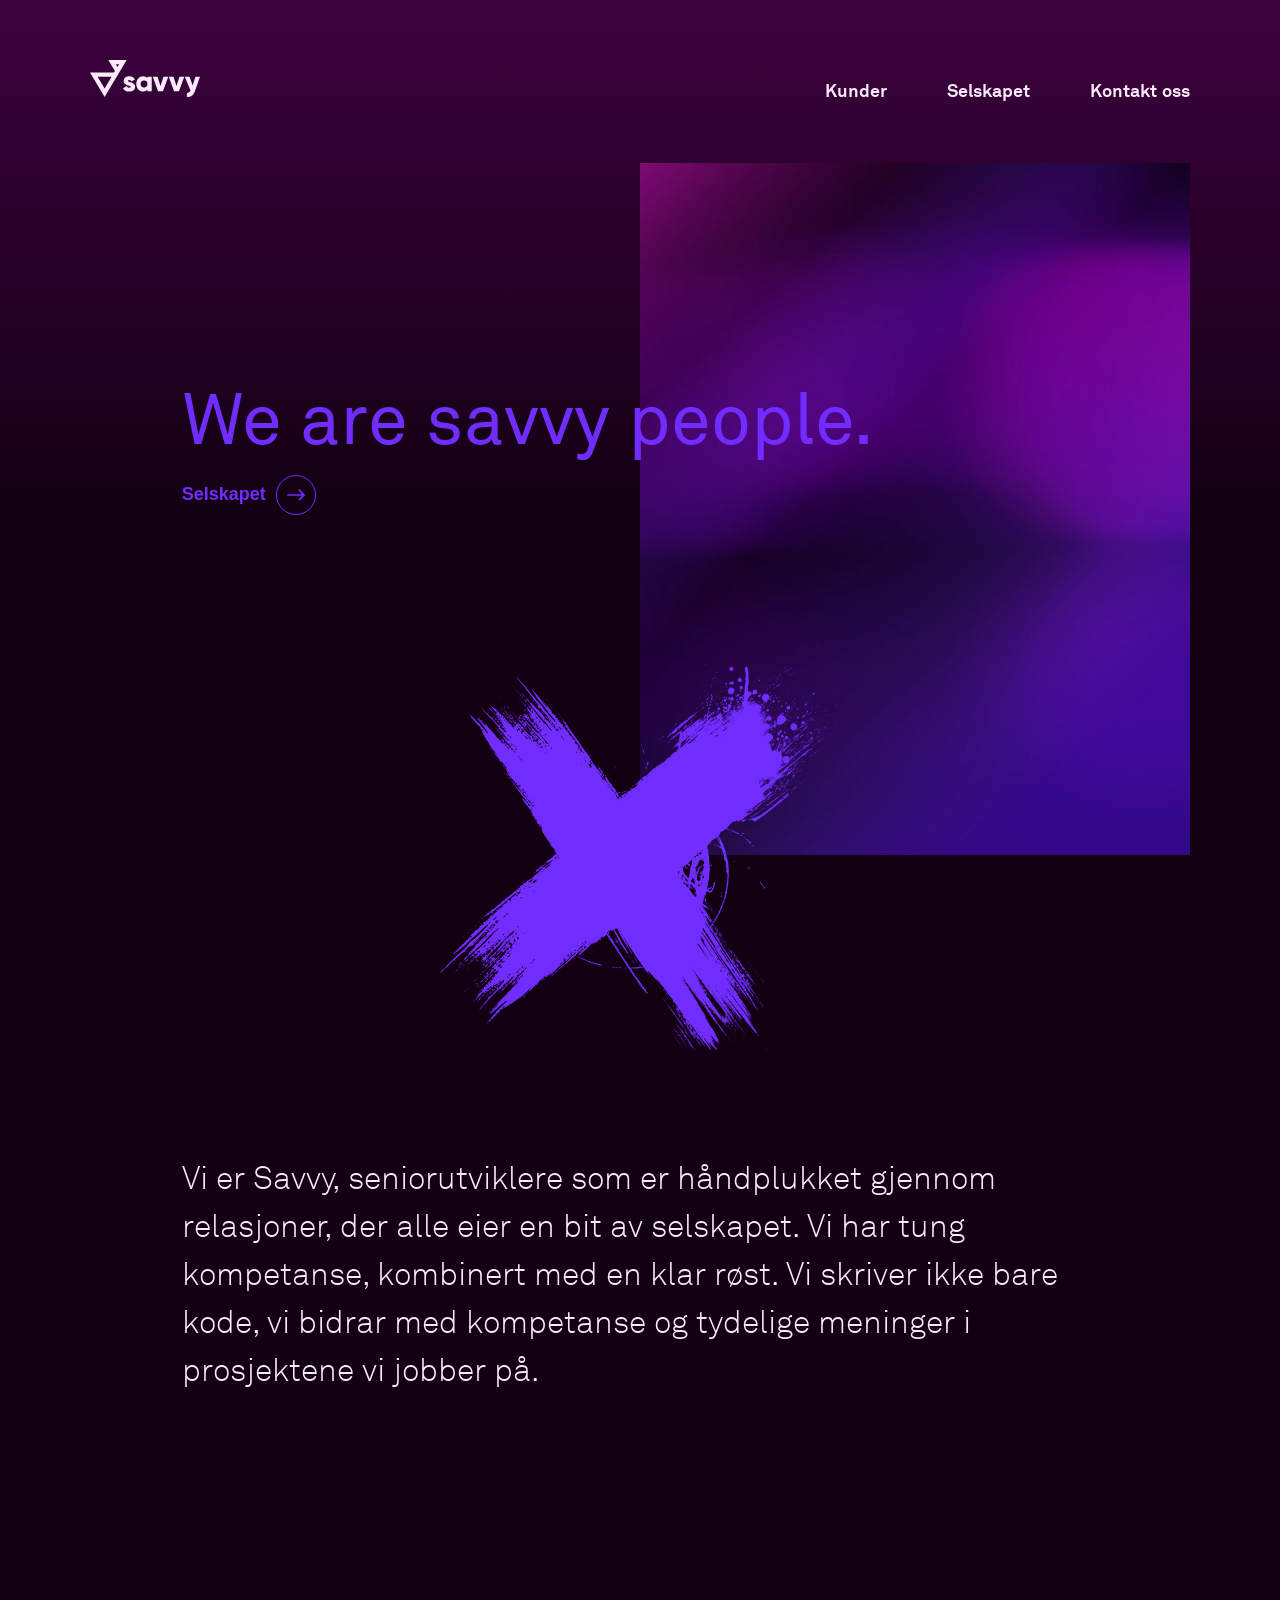
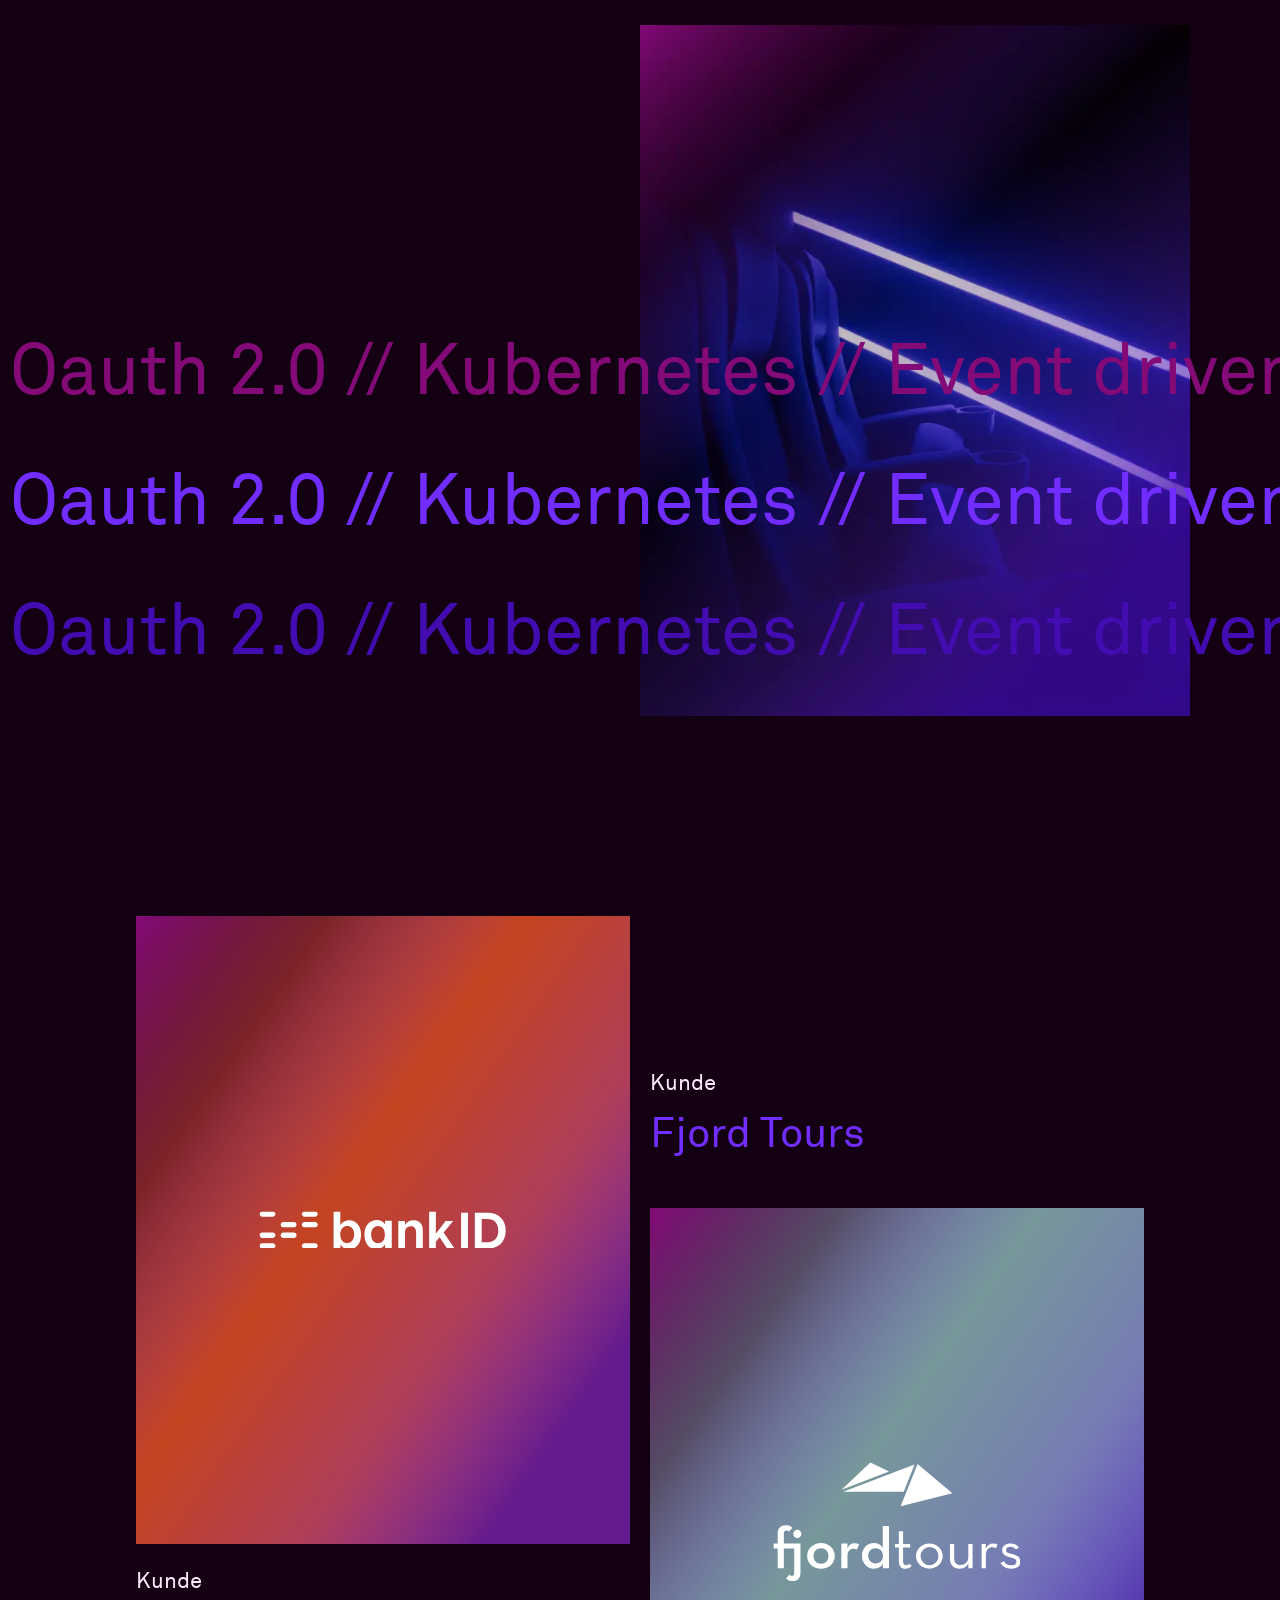
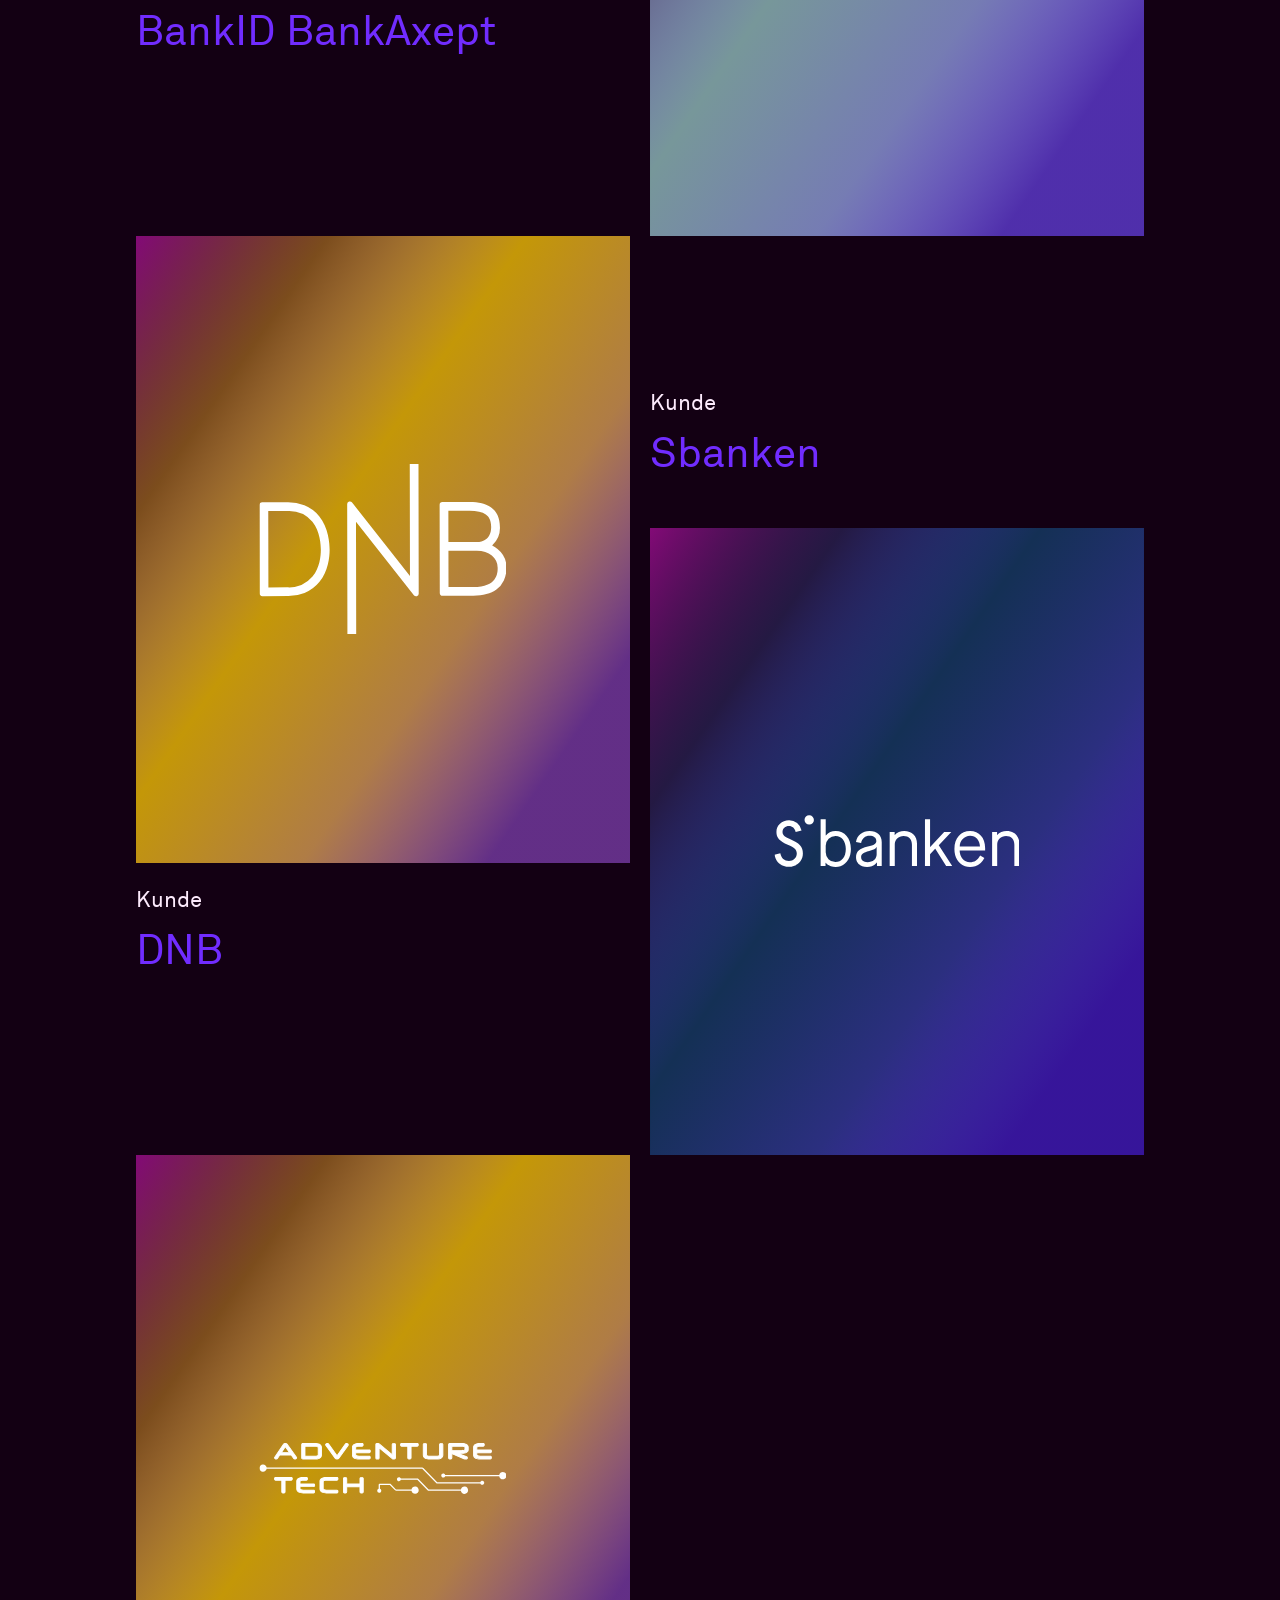
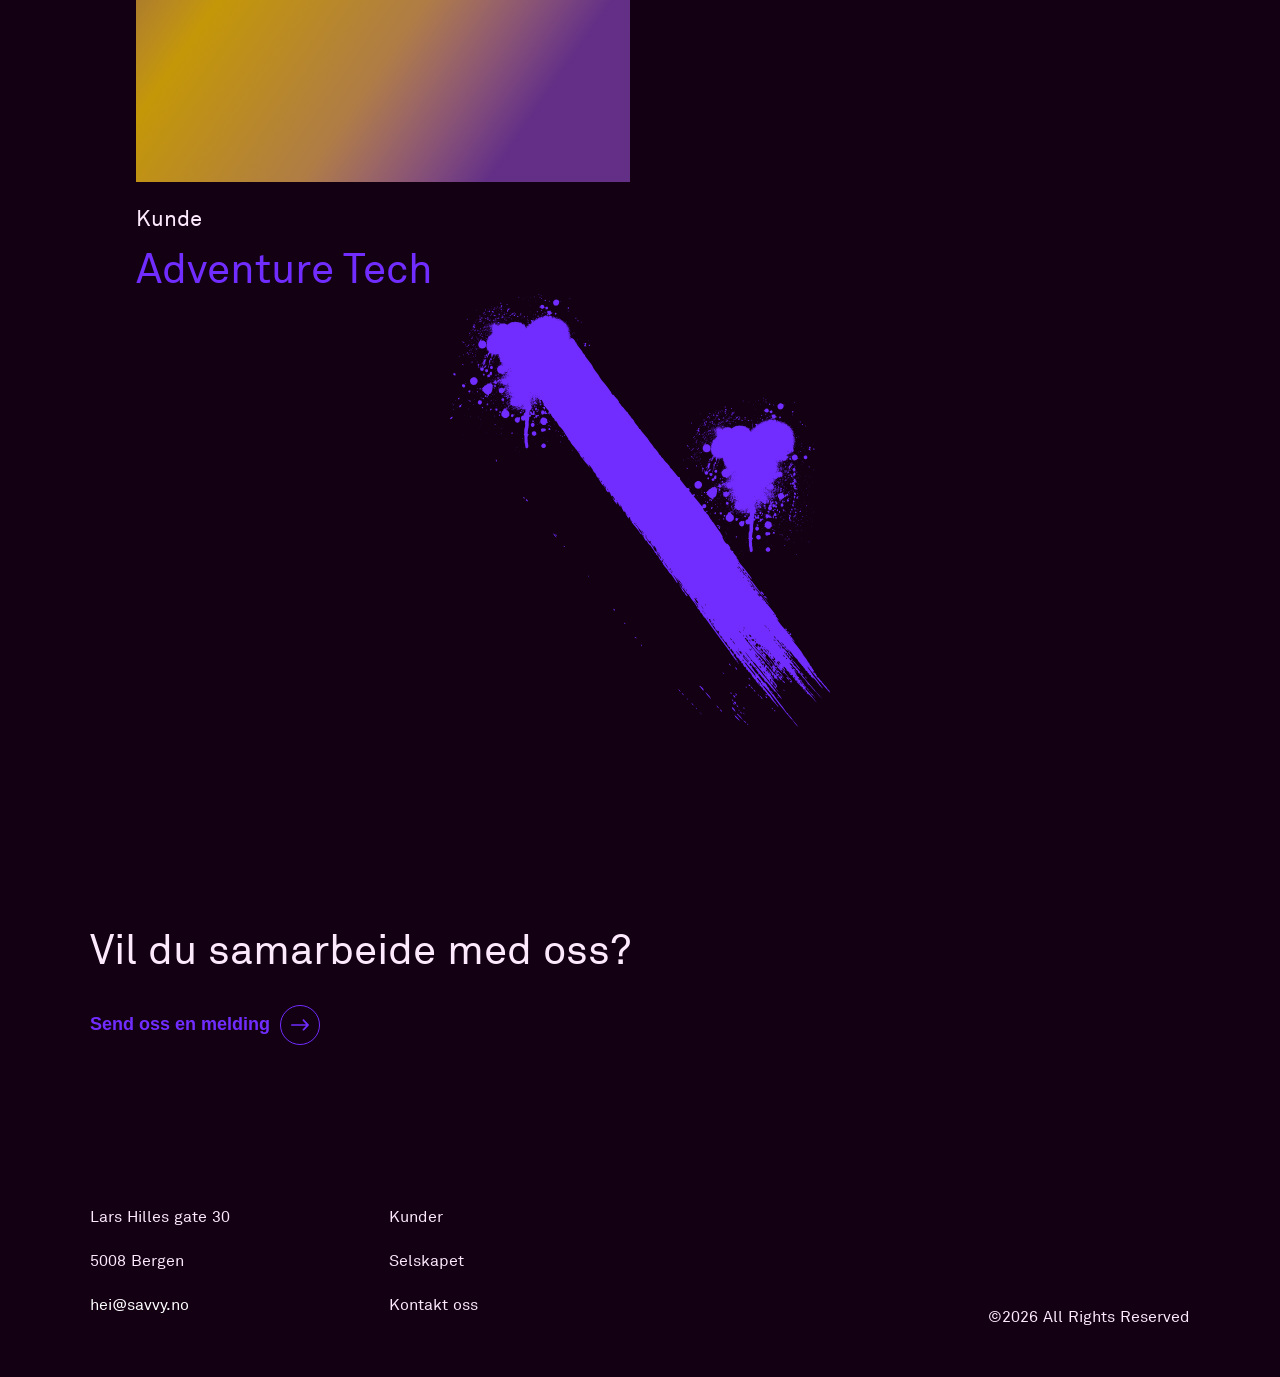
==== commit 0fc2b514: "auto-update: 2023-02-17 15:07:12" ====
--- a/index.html
+++ b/index.html
@@ -1 +1 @@
-<!DOCTYPE html><html lang="no"><head><meta charSet="utf-8"/><meta name="viewport" content="width=device-width, initial-scale=1.0"/><meta name="description" content="Savvy ble grunnlagt av erfarne konsulenter fra IT-bransjen med en ambisjon om å lage et selskap som åpent og pålitelig. Alle som jobber i Savvy er også medeiere i selskapet. Dette fordi vi vet at dyktige konsulenter som har eierskap til arbeidsplassen gir det lille ekstra for at våre kunder skal lykkes."/><title>Savvy</title><meta name="next-head-count" content="4"/><link rel="preload" href="/_next/static/css/f1c32594119aad6a.css" as="style"/><link rel="stylesheet" href="/_next/static/css/f1c32594119aad6a.css" data-n-g=""/><link rel="preload" href="/_next/static/css/7d8d3334995b28ce.css" as="style"/><link rel="stylesheet" href="/_next/static/css/7d8d3334995b28ce.css" data-n-p=""/><noscript data-n-css=""></noscript><script defer="" nomodule="" src="/_next/static/chunks/polyfills-c67a75d1b6f99dc8.js"></script><script src="/_next/static/chunks/webpack-ee7e63bc15b31913.js" defer=""></script><script src="/_next/static/chunks/framework-3b5a00d5d7e8d93b.js" defer=""></script><script src="/_next/static/chunks/main-fc921147c41214cc.js" defer=""></script><script src="/_next/static/chunks/pages/_app-ea3f931b99577600.js" defer=""></script><script src="/_next/static/chunks/pages/index-4cced84cf60b3674.js" defer=""></script><script src="/_next/static/CrwHkqbALZmbynJtuO3yu/_buildManifest.js" defer=""></script><script src="/_next/static/CrwHkqbALZmbynJtuO3yu/_ssgManifest.js" defer=""></script></head><body><div id="__next"><div style="overflow-x:hidden;width:100%"><nav class="Nav_navbar__ThBzq"><div class="container"><div class="column"><div class="Nav_navbar__inner__kRa8U"><div class="Nav_navbar__logo__koHKZ"><a href="/"><div><img class="logo" src="/images/savvy-logo.svg" alt="Savvy logo" width="105" height="35"/></div></a></div><div class="Nav_navbar__links__BQ_xm"><div class="Nav_link-wrapper__drGbq"><a class="Nav_hover-highlight__l4go4" href="/clients"><span>Kunder</span></a></div><div class="Nav_link-wrapper__drGbq"><a class="Nav_hover-highlight__l4go4" href="/agency"><span>Selskapet</span></a></div><div class="Nav_link-wrapper__drGbq"><a class="Nav_hover-highlight__l4go4" href="/contact"><span>Kontakt oss</span></a></div></div><button class="Nav_navbar__mobile-button__c83JJ" aria-label="Open menu"><svg aria-hidden="true" focusable="false" data-prefix="far" data-icon="equals" class="svg-inline--fa fa-equals " role="img" xmlns="http://www.w3.org/2000/svg" viewBox="0 0 448 512"><path fill="currentColor" d="M408 328H40c-13.25 0-24 10.76-24 24.01S26.75 376 40 376h368c13.25 0 24-10.74 24-23.99S421.3 328 408 328zM40 184h368c13.25 0 24-10.74 24-23.99S421.3 136 408 136H40c-13.25 0-24 10.76-24 24.01S26.75 184 40 184z"></path></svg></button></div></div></div></nav><div class="content"><div><header><div class="container"><div class="row relative"><div class="image-wrapper column column--span-1/2 column--offset-1/2"><img alt="" sizes="sm:300px lg:600px" srcSet="/_next/static/chunks/images/images/header-image-1_16_100.webp 16w, /_next/static/chunks/images/images/header-image-1_32_100.webp 32w, /_next/static/chunks/images/images/header-image-1_48_100.webp 48w, /_next/static/chunks/images/images/header-image-1_64_100.webp 64w, /_next/static/chunks/images/images/header-image-1_96_100.webp 96w, /_next/static/chunks/images/images/header-image-1_128_100.webp 128w, /_next/static/chunks/images/images/header-image-1_256_100.webp 256w, /_next/static/chunks/images/images/header-image-1_384_100.webp 384w, /_next/static/chunks/images/images/header-image-1_640_100.webp 640w, /_next/static/chunks/images/images/header-image-1_750_100.webp 750w, /_next/static/chunks/images/images/header-image-1_828_100.webp 828w, /_next/static/chunks/images/images/header-image-1_1080_100.webp 1080w, /_next/static/chunks/images/images/header-image-1_1200_100.webp 1200w, /_next/static/chunks/images/images/header-image-1_1920_100.webp 1920w, /_next/static/chunks/images/images/header-image-1_2048_100.webp 2048w, /_next/static/chunks/images/images/header-image-1_3840_100.webp 3840w" src="/_next/static/chunks/images/images/header-image-1_3840_100.webp" width="628" height="790" decoding="async" data-nimg="1" loading="lazy" style="color:transparent"/><div style="position:absolute;top:0;left:0;width:100%;height:100%"><div class="row"><div class="column-2"><div class="header-text"><h1 style="display:none;opacity:0">Vi er Savvy.</h1><h1 class="AnimatedHeading_perspective-container__YC1xV">We are savvy<!-- --> <span class="AnimatedHeading_animation-enter-leave__wcwLi">people.</span></h1><a href="/agency"><button type="button" class="Button_button__30ukX Button_button--arrow__amTKK Button_button--primary__3abJe"><div>Selskapet</div><div class="Button_button__icon__0oR7I"><svg aria-hidden="true" focusable="false" data-prefix="far" data-icon="arrow-right-long" class="svg-inline--fa fa-arrow-right-long " role="img" xmlns="http://www.w3.org/2000/svg" viewBox="0 0 512 512"><path fill="currentColor" d="M335 408.1C330.3 404.3 328 398.2 328 392s2.344-12.28 7.031-16.97L430.1 280H24C10.75 280 0 269.2 0 255.1C0 242.7 10.75 232 24 232h406.1l-95.03-95.03c-9.375-9.375-9.375-24.56 0-33.94s24.56-9.375 33.94 0l136 136c9.375 9.375 9.375 24.56 0 33.94l-136 136C359.6 418.3 344.4 418.3 335 408.1z"></path></svg></div></button></a></div></div></div><img alt="" srcSet="/_next/static/chunks/images/images/graffiti_640_100.svg 1x, /_next/static/chunks/images/images/graffiti_828_100.svg 2x" src="/_next/static/chunks/images/images/graffiti_828_100.svg" width="413" height="408" decoding="async" data-nimg="1" class="graffiti-1" loading="lazy" style="color:transparent"/></div></div></div></div></header><div class="container"><div class="row"><p class="column-2 paragraph-large ingress">Vi er Savvy, seniorutviklere som er håndplukket gjennom relasjoner, der alle eier en bit av selskapet. Vi har tung kompetanse, kombinert med en klar røst. Vi skriver ikke bare kode, vi bidrar med kompetanse og tydelige meninger i prosjektene vi jobber på. </p></div></div><section><div class="container"><div class="row relative"><div class="image-wrapper column column--span-1/2 column--offset-1/2"><img alt="" sizes="sm:300px lg:600px" srcSet="/_next/static/chunks/images/images/header-image-2_16_75.webp 16w, /_next/static/chunks/images/images/header-image-2_32_75.webp 32w, /_next/static/chunks/images/images/header-image-2_48_75.webp 48w, /_next/static/chunks/images/images/header-image-2_64_75.webp 64w, /_next/static/chunks/images/images/header-image-2_96_75.webp 96w, /_next/static/chunks/images/images/header-image-2_128_75.webp 128w, /_next/static/chunks/images/images/header-image-2_256_75.webp 256w, /_next/static/chunks/images/images/header-image-2_384_75.webp 384w, /_next/static/chunks/images/images/header-image-2_640_75.webp 640w, /_next/static/chunks/images/images/header-image-2_750_75.webp 750w, /_next/static/chunks/images/images/header-image-2_828_75.webp 828w, /_next/static/chunks/images/images/header-image-2_1080_75.webp 1080w, /_next/static/chunks/images/images/header-image-2_1200_75.webp 1200w, /_next/static/chunks/images/images/header-image-2_1920_75.webp 1920w, /_next/static/chunks/images/images/header-image-2_2048_75.webp 2048w, /_next/static/chunks/images/images/header-image-2_3840_75.webp 3840w" src="/_next/static/chunks/images/images/header-image-2_3840_75.webp" width="628" height="790" decoding="async" data-nimg="1" loading="lazy" style="color:transparent"/><div style="position:absolute;top:0;left:0;width:100%;height:100%"><div style="display:grid;align-content:end;height:100%"><div style="height:130px"><div class="relative"><div class="marquee marquee--slow"><div class="marquee__track"><span class="marquee__content">Oauth 2.0 // Kubernetes // Event driven design // C# // TypeScript // .Net Framework // .NET Core // MySQL // .NET Framework // Kafka // SAML // .NET // React // Javascript // Typescript // HTML // css // Angular // Azure // Azure Devops // Azure Pipelines // Node.JS // Github flow // OpenSource // Github Actions // WPF // WinForms // SQL // SiteCore // WebForms // </span><span class="marquee__content">Oauth 2.0 // Kubernetes // Event driven design // C# // TypeScript // .Net Framework // .NET Core // MySQL // .NET Framework // Kafka // SAML // .NET // React // Javascript // Typescript // HTML // css // Angular // Azure // Azure Devops // Azure Pipelines // Node.JS // Github flow // OpenSource // Github Actions // WPF // WinForms // SQL // SiteCore // WebForms // </span></div></div></div></div><div style="height:130px"><div class="relative"><div class="marquee marquee--reverse marquee--primary"><div class="marquee__track"><span class="marquee__content">Oauth 2.0 // Kubernetes // Event driven design // C# // TypeScript // .Net Framework // .NET Core // MySQL // .NET Framework // Kafka // SAML // .NET // React // Javascript // Typescript // HTML // css // Angular // Azure // Azure Devops // Azure Pipelines // Node.JS // Github flow // OpenSource // Github Actions // WPF // WinForms // SQL // SiteCore // WebForms // </span><span class="marquee__content">Oauth 2.0 // Kubernetes // Event driven design // C# // TypeScript // .Net Framework // .NET Core // MySQL // .NET Framework // Kafka // SAML // .NET // React // Javascript // Typescript // HTML // css // Angular // Azure // Azure Devops // Azure Pipelines // Node.JS // Github flow // OpenSource // Github Actions // WPF // WinForms // SQL // SiteCore // WebForms // </span></div></div></div></div><div style="height:130px"><div class="relative"><div class="marquee marquee--fast marquee marquee--primary-dark"><div class="marquee__track"><span class="marquee__content">Oauth 2.0 // Kubernetes // Event driven design // C# // TypeScript // .Net Framework // .NET Core // MySQL // .NET Framework // Kafka // SAML // .NET // React // Javascript // Typescript // HTML // css // Angular // Azure // Azure Devops // Azure Pipelines // Node.JS // Github flow // OpenSource // Github Actions // WPF // WinForms // SQL // SiteCore // WebForms // </span><span class="marquee__content">Oauth 2.0 // Kubernetes // Event driven design // C# // TypeScript // .Net Framework // .NET Core // MySQL // .NET Framework // Kafka // SAML // .NET // React // Javascript // Typescript // HTML // css // Angular // Azure // Azure Devops // Azure Pipelines // Node.JS // Github flow // OpenSource // Github Actions // WPF // WinForms // SQL // SiteCore // WebForms // </span></div></div></div></div></div></div></div></div></div></section><section><h2 class="sr-only">Kunder</h2><div class="HorizontalScrollContainer_horizontal-scroll__P__Ue"><div class="row"><div class="column-1"><div class="HorizontalScrollContainer_horizontal-scroll__grid__TgiOM"><div class="client-card"><div class="client-card__figure"><img alt="BankID BankAxept" srcSet="/_next/static/chunks/images/images/client-background-1_640_100.svg 1x, /_next/static/chunks/images/images/client-background-1_1080_100.svg 2x" src="/_next/static/chunks/images/images/client-background-1_1080_100.svg" width="520" height="660" decoding="async" data-nimg="1" class="client-card__background" loading="lazy" style="color:transparent"/><img alt="BankID BankAxept logo" srcSet="/_next/static/chunks/images/images/bankid_640_75.svg 1x, /_next/static/chunks/images/images/bankid_1080_75.svg 2x" src="/_next/static/chunks/images/images/bankid_1080_75.svg" width="520" height="660" decoding="async" data-nimg="1" class="client-card__logo" loading="lazy" style="color:transparent"/></div><div class="client-card__body"><p>Kunde</p><span class="h3">BankID BankAxept</span></div></div><div class="client-card client-card--reverse"><div class="client-card__figure"><img alt="Fjord Tours" srcSet="/_next/static/chunks/images/images/client-background-3_640_100.svg 1x, /_next/static/chunks/images/images/client-background-3_1080_100.svg 2x" src="/_next/static/chunks/images/images/client-background-3_1080_100.svg" width="520" height="660" decoding="async" data-nimg="1" class="client-card__background" loading="lazy" style="color:transparent"/><img alt="Fjord Tours logo" srcSet="/_next/static/chunks/images/images/fjordtours_640_75.svg 1x, /_next/static/chunks/images/images/fjordtours_1080_75.svg 2x" src="/_next/static/chunks/images/images/fjordtours_1080_75.svg" width="520" height="660" decoding="async" data-nimg="1" class="client-card__logo" loading="lazy" style="color:transparent"/></div><div class="client-card__body"><p>Kunde</p><span class="h3">Fjord Tours</span></div></div><div class="client-card"><div class="client-card__figure"><img alt="DNB" srcSet="/_next/static/chunks/images/images/client-background-4_640_100.svg 1x, /_next/static/chunks/images/images/client-background-4_1080_100.svg 2x" src="/_next/static/chunks/images/images/client-background-4_1080_100.svg" width="520" height="660" decoding="async" data-nimg="1" class="client-card__background" loading="lazy" style="color:transparent"/><img alt="DNB logo" srcSet="/_next/static/chunks/images/images/dnb-logo_640_75.svg 1x, /_next/static/chunks/images/images/dnb-logo_1080_75.svg 2x" src="/_next/static/chunks/images/images/dnb-logo_1080_75.svg" width="520" height="660" decoding="async" data-nimg="1" class="client-card__logo" loading="lazy" style="color:transparent"/></div><div class="client-card__body"><p>Kunde</p><span class="h3">DNB</span></div></div><div class="client-card client-card--reverse"><div class="client-card__figure"><img alt="Sbanken" srcSet="/_next/static/chunks/images/images/client-background-2_640_100.svg 1x, /_next/static/chunks/images/images/client-background-2_1080_100.svg 2x" src="/_next/static/chunks/images/images/client-background-2_1080_100.svg" width="520" height="660" decoding="async" data-nimg="1" class="client-card__background" loading="lazy" style="color:transparent"/><img alt="Sbanken logo" srcSet="/_next/static/chunks/images/images/Sbanken_logo_640_75.svg 1x, /_next/static/chunks/images/images/Sbanken_logo_1080_75.svg 2x" src="/_next/static/chunks/images/images/Sbanken_logo_1080_75.svg" width="520" height="660" decoding="async" data-nimg="1" class="client-card__logo" loading="lazy" style="color:transparent"/></div><div class="client-card__body"><p>Kunde</p><span class="h3">Sbanken</span></div></div><div class="client-card"><div class="client-card__figure"><img alt="Adventure Tech" srcSet="/_next/static/chunks/images/images/client-background-4_640_100.svg 1x, /_next/static/chunks/images/images/client-background-4_1080_100.svg 2x" src="/_next/static/chunks/images/images/client-background-4_1080_100.svg" width="520" height="660" decoding="async" data-nimg="1" class="client-card__background" loading="lazy" style="color:transparent"/><img alt="Adventure Tech logo" srcSet="/_next/static/chunks/images/images/adventure_tech_logo_640_75.svg 1x, /_next/static/chunks/images/images/adventure_tech_logo_1080_75.svg 2x" src="/_next/static/chunks/images/images/adventure_tech_logo_1080_75.svg" width="520" height="660" decoding="async" data-nimg="1" class="client-card__logo" loading="lazy" style="color:transparent"/></div><div class="client-card__body"><p>Kunde</p><span class="h3">Adventure Tech</span></div></div></div></div></div></div><img alt="" srcSet="/_next/static/chunks/images/images/graffiti_2_384_100.svg 1x, /_next/static/chunks/images/images/graffiti_2_828_100.svg 2x" src="/_next/static/chunks/images/images/graffiti_2_828_100.svg" width="379" height="431" decoding="async" data-nimg="1" class="graffiti-2" loading="lazy" style="color:transparent"/></section></div></div><footer class="container Footer_footer__Dhw_9"><div><div class="column Footer_footer__cta__gRlGs"><h3 class="color-secondary">Vil du samarbeide med oss?</h3><button type="button" class="Button_button__30ukX Button_button--arrow__amTKK Button_button--primary__3abJe"><div>Send oss en melding</div><div class="Button_button__icon__0oR7I"><svg aria-hidden="true" focusable="false" data-prefix="far" data-icon="arrow-right-long" class="svg-inline--fa fa-arrow-right-long " role="img" xmlns="http://www.w3.org/2000/svg" viewBox="0 0 512 512"><path fill="currentColor" d="M335 408.1C330.3 404.3 328 398.2 328 392s2.344-12.28 7.031-16.97L430.1 280H24C10.75 280 0 269.2 0 255.1C0 242.7 10.75 232 24 232h406.1l-95.03-95.03c-9.375-9.375-9.375-24.56 0-33.94s24.56-9.375 33.94 0l136 136c9.375 9.375 9.375 24.56 0 33.94l-136 136C359.6 418.3 344.4 418.3 335 408.1z"></path></svg></div></button></div></div><div class="row"><div class="column Footer_footer__bottom__dL6zN"><div class="Footer_footer__grid__FD8Q8"><address class="Footer_address__eL5jE"><div>Lars Hilles gate 30</div><div>5008 Bergen</div><div><a class="color-white Footer_a__Wptkm" href="mailto:hei@savvy.no">hei@savvy.no</a></div></address><nav class="Footer_links___OZQm"><a class="color-secondary" href="/clients">Kunder</a><a class="color-secondary" href="/agency">Selskapet</a><a class="color-secondary" href="/contact">Kontakt oss</a></nav></div><div class="copyright">©<!-- -->2023<!-- --> All Rights Reserved</div></div></div></footer></div></div><script id="__NEXT_DATA__" type="application/json">{"props":{"pageProps":{"skills":["Oauth 2.0","Kubernetes","Event driven design","C#","TypeScript",".Net Framework",".NET Core","MySQL",".NET Framework","Kafka","SAML",".NET","React","Javascript","Typescript","HTML","css","Angular","Azure","Azure Devops","Azure Pipelines","Node.JS","Github flow","OpenSource","Github Actions","WPF","WinForms","SQL","SiteCore","WebForms"]},"__N_SSG":true},"page":"/","query":{},"buildId":"CrwHkqbALZmbynJtuO3yu","isFallback":false,"gsp":true,"scriptLoader":[]}</script></body></html>+<!DOCTYPE html><html lang="no"><head><meta charSet="utf-8"/><meta name="viewport" content="width=device-width, initial-scale=1.0"/><meta name="description" content="Savvy ble grunnlagt av erfarne konsulenter fra IT-bransjen med en ambisjon om å lage et selskap som åpent og pålitelig. Alle som jobber i Savvy er også medeiere i selskapet. Dette fordi vi vet at dyktige konsulenter som har eierskap til arbeidsplassen gir det lille ekstra for at våre kunder skal lykkes."/><title>Savvy</title><meta name="next-head-count" content="4"/><link rel="preload" href="/_next/static/css/f1c32594119aad6a.css" as="style"/><link rel="stylesheet" href="/_next/static/css/f1c32594119aad6a.css" data-n-g=""/><link rel="preload" href="/_next/static/css/7d8d3334995b28ce.css" as="style"/><link rel="stylesheet" href="/_next/static/css/7d8d3334995b28ce.css" data-n-p=""/><noscript data-n-css=""></noscript><script defer="" nomodule="" src="/_next/static/chunks/polyfills-c67a75d1b6f99dc8.js"></script><script src="/_next/static/chunks/webpack-ee7e63bc15b31913.js" defer=""></script><script src="/_next/static/chunks/framework-3b5a00d5d7e8d93b.js" defer=""></script><script src="/_next/static/chunks/main-fc921147c41214cc.js" defer=""></script><script src="/_next/static/chunks/pages/_app-ea3f931b99577600.js" defer=""></script><script src="/_next/static/chunks/pages/index-4cced84cf60b3674.js" defer=""></script><script src="/_next/static/oCoDFcnHHOGMde9qVJmLm/_buildManifest.js" defer=""></script><script src="/_next/static/oCoDFcnHHOGMde9qVJmLm/_ssgManifest.js" defer=""></script></head><body><div id="__next"><div style="overflow-x:hidden;width:100%"><nav class="Nav_navbar__ThBzq"><div class="container"><div class="column"><div class="Nav_navbar__inner__kRa8U"><div class="Nav_navbar__logo__koHKZ"><a href="/"><div><img class="logo" src="/images/savvy-logo.svg" alt="Savvy logo" width="105" height="35"/></div></a></div><div class="Nav_navbar__links__BQ_xm"><div class="Nav_link-wrapper__drGbq"><a class="Nav_hover-highlight__l4go4" href="/clients"><span>Kunder</span></a></div><div class="Nav_link-wrapper__drGbq"><a class="Nav_hover-highlight__l4go4" href="/agency"><span>Selskapet</span></a></div><div class="Nav_link-wrapper__drGbq"><a class="Nav_hover-highlight__l4go4" href="/contact"><span>Kontakt oss</span></a></div></div><button class="Nav_navbar__mobile-button__c83JJ" aria-label="Open menu"><svg aria-hidden="true" focusable="false" data-prefix="far" data-icon="equals" class="svg-inline--fa fa-equals " role="img" xmlns="http://www.w3.org/2000/svg" viewBox="0 0 448 512"><path fill="currentColor" d="M408 328H40c-13.25 0-24 10.76-24 24.01S26.75 376 40 376h368c13.25 0 24-10.74 24-23.99S421.3 328 408 328zM40 184h368c13.25 0 24-10.74 24-23.99S421.3 136 408 136H40c-13.25 0-24 10.76-24 24.01S26.75 184 40 184z"></path></svg></button></div></div></div></nav><div class="content"><div><header><div class="container"><div class="row relative"><div class="image-wrapper column column--span-1/2 column--offset-1/2"><img alt="" sizes="sm:300px lg:600px" srcSet="/_next/static/chunks/images/images/header-image-1_16_100.webp 16w, /_next/static/chunks/images/images/header-image-1_32_100.webp 32w, /_next/static/chunks/images/images/header-image-1_48_100.webp 48w, /_next/static/chunks/images/images/header-image-1_64_100.webp 64w, /_next/static/chunks/images/images/header-image-1_96_100.webp 96w, /_next/static/chunks/images/images/header-image-1_128_100.webp 128w, /_next/static/chunks/images/images/header-image-1_256_100.webp 256w, /_next/static/chunks/images/images/header-image-1_384_100.webp 384w, /_next/static/chunks/images/images/header-image-1_640_100.webp 640w, /_next/static/chunks/images/images/header-image-1_750_100.webp 750w, /_next/static/chunks/images/images/header-image-1_828_100.webp 828w, /_next/static/chunks/images/images/header-image-1_1080_100.webp 1080w, /_next/static/chunks/images/images/header-image-1_1200_100.webp 1200w, /_next/static/chunks/images/images/header-image-1_1920_100.webp 1920w, /_next/static/chunks/images/images/header-image-1_2048_100.webp 2048w, /_next/static/chunks/images/images/header-image-1_3840_100.webp 3840w" src="/_next/static/chunks/images/images/header-image-1_3840_100.webp" width="628" height="790" decoding="async" data-nimg="1" loading="lazy" style="color:transparent"/><div style="position:absolute;top:0;left:0;width:100%;height:100%"><div class="row"><div class="column-2"><div class="header-text"><h1 style="display:none;opacity:0">Vi er Savvy.</h1><h1 class="AnimatedHeading_perspective-container__YC1xV">We are savvy<!-- --> <span class="AnimatedHeading_animation-enter-leave__wcwLi">people.</span></h1><a href="/agency"><button type="button" class="Button_button__30ukX Button_button--arrow__amTKK Button_button--primary__3abJe"><div>Selskapet</div><div class="Button_button__icon__0oR7I"><svg aria-hidden="true" focusable="false" data-prefix="far" data-icon="arrow-right-long" class="svg-inline--fa fa-arrow-right-long " role="img" xmlns="http://www.w3.org/2000/svg" viewBox="0 0 512 512"><path fill="currentColor" d="M335 408.1C330.3 404.3 328 398.2 328 392s2.344-12.28 7.031-16.97L430.1 280H24C10.75 280 0 269.2 0 255.1C0 242.7 10.75 232 24 232h406.1l-95.03-95.03c-9.375-9.375-9.375-24.56 0-33.94s24.56-9.375 33.94 0l136 136c9.375 9.375 9.375 24.56 0 33.94l-136 136C359.6 418.3 344.4 418.3 335 408.1z"></path></svg></div></button></a></div></div></div><img alt="" srcSet="/_next/static/chunks/images/images/graffiti_640_100.svg 1x, /_next/static/chunks/images/images/graffiti_828_100.svg 2x" src="/_next/static/chunks/images/images/graffiti_828_100.svg" width="413" height="408" decoding="async" data-nimg="1" class="graffiti-1" loading="lazy" style="color:transparent"/></div></div></div></div></header><div class="container"><div class="row"><p class="column-2 paragraph-large ingress">Vi er Savvy, seniorutviklere som er håndplukket gjennom relasjoner, der alle eier en bit av selskapet. Vi har tung kompetanse, kombinert med en klar røst. Vi skriver ikke bare kode, vi bidrar med kompetanse og tydelige meninger i prosjektene vi jobber på. </p></div></div><section><div class="container"><div class="row relative"><div class="image-wrapper column column--span-1/2 column--offset-1/2"><img alt="" sizes="sm:300px lg:600px" srcSet="/_next/static/chunks/images/images/header-image-2_16_75.webp 16w, /_next/static/chunks/images/images/header-image-2_32_75.webp 32w, /_next/static/chunks/images/images/header-image-2_48_75.webp 48w, /_next/static/chunks/images/images/header-image-2_64_75.webp 64w, /_next/static/chunks/images/images/header-image-2_96_75.webp 96w, /_next/static/chunks/images/images/header-image-2_128_75.webp 128w, /_next/static/chunks/images/images/header-image-2_256_75.webp 256w, /_next/static/chunks/images/images/header-image-2_384_75.webp 384w, /_next/static/chunks/images/images/header-image-2_640_75.webp 640w, /_next/static/chunks/images/images/header-image-2_750_75.webp 750w, /_next/static/chunks/images/images/header-image-2_828_75.webp 828w, /_next/static/chunks/images/images/header-image-2_1080_75.webp 1080w, /_next/static/chunks/images/images/header-image-2_1200_75.webp 1200w, /_next/static/chunks/images/images/header-image-2_1920_75.webp 1920w, /_next/static/chunks/images/images/header-image-2_2048_75.webp 2048w, /_next/static/chunks/images/images/header-image-2_3840_75.webp 3840w" src="/_next/static/chunks/images/images/header-image-2_3840_75.webp" width="628" height="790" decoding="async" data-nimg="1" loading="lazy" style="color:transparent"/><div style="position:absolute;top:0;left:0;width:100%;height:100%"><div style="display:grid;align-content:end;height:100%"><div style="height:130px"><div class="relative"><div class="marquee marquee--slow"><div class="marquee__track"><span class="marquee__content">Oauth 2.0 // Kubernetes // Event driven design // C# // TypeScript // .Net Framework // .NET Core // MySQL // .NET Framework // Kafka // SAML // .NET // React // Javascript // Typescript // HTML // css // Angular // Azure // Azure Devops // Azure Pipelines // Node.JS // Github flow // OpenSource // Github Actions // WPF // WinForms // SQL // SiteCore // WebForms // </span><span class="marquee__content">Oauth 2.0 // Kubernetes // Event driven design // C# // TypeScript // .Net Framework // .NET Core // MySQL // .NET Framework // Kafka // SAML // .NET // React // Javascript // Typescript // HTML // css // Angular // Azure // Azure Devops // Azure Pipelines // Node.JS // Github flow // OpenSource // Github Actions // WPF // WinForms // SQL // SiteCore // WebForms // </span></div></div></div></div><div style="height:130px"><div class="relative"><div class="marquee marquee--reverse marquee--primary"><div class="marquee__track"><span class="marquee__content">Oauth 2.0 // Kubernetes // Event driven design // C# // TypeScript // .Net Framework // .NET Core // MySQL // .NET Framework // Kafka // SAML // .NET // React // Javascript // Typescript // HTML // css // Angular // Azure // Azure Devops // Azure Pipelines // Node.JS // Github flow // OpenSource // Github Actions // WPF // WinForms // SQL // SiteCore // WebForms // </span><span class="marquee__content">Oauth 2.0 // Kubernetes // Event driven design // C# // TypeScript // .Net Framework // .NET Core // MySQL // .NET Framework // Kafka // SAML // .NET // React // Javascript // Typescript // HTML // css // Angular // Azure // Azure Devops // Azure Pipelines // Node.JS // Github flow // OpenSource // Github Actions // WPF // WinForms // SQL // SiteCore // WebForms // </span></div></div></div></div><div style="height:130px"><div class="relative"><div class="marquee marquee--fast marquee marquee--primary-dark"><div class="marquee__track"><span class="marquee__content">Oauth 2.0 // Kubernetes // Event driven design // C# // TypeScript // .Net Framework // .NET Core // MySQL // .NET Framework // Kafka // SAML // .NET // React // Javascript // Typescript // HTML // css // Angular // Azure // Azure Devops // Azure Pipelines // Node.JS // Github flow // OpenSource // Github Actions // WPF // WinForms // SQL // SiteCore // WebForms // </span><span class="marquee__content">Oauth 2.0 // Kubernetes // Event driven design // C# // TypeScript // .Net Framework // .NET Core // MySQL // .NET Framework // Kafka // SAML // .NET // React // Javascript // Typescript // HTML // css // Angular // Azure // Azure Devops // Azure Pipelines // Node.JS // Github flow // OpenSource // Github Actions // WPF // WinForms // SQL // SiteCore // WebForms // </span></div></div></div></div></div></div></div></div></div></section><section><h2 class="sr-only">Kunder</h2><div class="HorizontalScrollContainer_horizontal-scroll__P__Ue"><div class="row"><div class="column-1"><div class="HorizontalScrollContainer_horizontal-scroll__grid__TgiOM"><div class="client-card"><div class="client-card__figure"><img alt="BankID BankAxept" srcSet="/_next/static/chunks/images/images/client-background-1_640_100.svg 1x, /_next/static/chunks/images/images/client-background-1_1080_100.svg 2x" src="/_next/static/chunks/images/images/client-background-1_1080_100.svg" width="520" height="660" decoding="async" data-nimg="1" class="client-card__background" loading="lazy" style="color:transparent"/><img alt="BankID BankAxept logo" srcSet="/_next/static/chunks/images/images/bankid_640_75.svg 1x, /_next/static/chunks/images/images/bankid_1080_75.svg 2x" src="/_next/static/chunks/images/images/bankid_1080_75.svg" width="520" height="660" decoding="async" data-nimg="1" class="client-card__logo" loading="lazy" style="color:transparent"/></div><div class="client-card__body"><p>Kunde</p><span class="h3">BankID BankAxept</span></div></div><div class="client-card client-card--reverse"><div class="client-card__figure"><img alt="Fjord Tours" srcSet="/_next/static/chunks/images/images/client-background-3_640_100.svg 1x, /_next/static/chunks/images/images/client-background-3_1080_100.svg 2x" src="/_next/static/chunks/images/images/client-background-3_1080_100.svg" width="520" height="660" decoding="async" data-nimg="1" class="client-card__background" loading="lazy" style="color:transparent"/><img alt="Fjord Tours logo" srcSet="/_next/static/chunks/images/images/fjordtours_640_75.svg 1x, /_next/static/chunks/images/images/fjordtours_1080_75.svg 2x" src="/_next/static/chunks/images/images/fjordtours_1080_75.svg" width="520" height="660" decoding="async" data-nimg="1" class="client-card__logo" loading="lazy" style="color:transparent"/></div><div class="client-card__body"><p>Kunde</p><span class="h3">Fjord Tours</span></div></div><div class="client-card"><div class="client-card__figure"><img alt="DNB" srcSet="/_next/static/chunks/images/images/client-background-4_640_100.svg 1x, /_next/static/chunks/images/images/client-background-4_1080_100.svg 2x" src="/_next/static/chunks/images/images/client-background-4_1080_100.svg" width="520" height="660" decoding="async" data-nimg="1" class="client-card__background" loading="lazy" style="color:transparent"/><img alt="DNB logo" srcSet="/_next/static/chunks/images/images/dnb-logo_640_75.svg 1x, /_next/static/chunks/images/images/dnb-logo_1080_75.svg 2x" src="/_next/static/chunks/images/images/dnb-logo_1080_75.svg" width="520" height="660" decoding="async" data-nimg="1" class="client-card__logo" loading="lazy" style="color:transparent"/></div><div class="client-card__body"><p>Kunde</p><span class="h3">DNB</span></div></div><div class="client-card client-card--reverse"><div class="client-card__figure"><img alt="Sbanken" srcSet="/_next/static/chunks/images/images/client-background-2_640_100.svg 1x, /_next/static/chunks/images/images/client-background-2_1080_100.svg 2x" src="/_next/static/chunks/images/images/client-background-2_1080_100.svg" width="520" height="660" decoding="async" data-nimg="1" class="client-card__background" loading="lazy" style="color:transparent"/><img alt="Sbanken logo" srcSet="/_next/static/chunks/images/images/Sbanken_logo_640_75.svg 1x, /_next/static/chunks/images/images/Sbanken_logo_1080_75.svg 2x" src="/_next/static/chunks/images/images/Sbanken_logo_1080_75.svg" width="520" height="660" decoding="async" data-nimg="1" class="client-card__logo" loading="lazy" style="color:transparent"/></div><div class="client-card__body"><p>Kunde</p><span class="h3">Sbanken</span></div></div><div class="client-card"><div class="client-card__figure"><img alt="Adventure Tech" srcSet="/_next/static/chunks/images/images/client-background-4_640_100.svg 1x, /_next/static/chunks/images/images/client-background-4_1080_100.svg 2x" src="/_next/static/chunks/images/images/client-background-4_1080_100.svg" width="520" height="660" decoding="async" data-nimg="1" class="client-card__background" loading="lazy" style="color:transparent"/><img alt="Adventure Tech logo" srcSet="/_next/static/chunks/images/images/adventure_tech_logo_640_75.svg 1x, /_next/static/chunks/images/images/adventure_tech_logo_1080_75.svg 2x" src="/_next/static/chunks/images/images/adventure_tech_logo_1080_75.svg" width="520" height="660" decoding="async" data-nimg="1" class="client-card__logo" loading="lazy" style="color:transparent"/></div><div class="client-card__body"><p>Kunde</p><span class="h3">Adventure Tech</span></div></div></div></div></div></div><img alt="" srcSet="/_next/static/chunks/images/images/graffiti_2_384_100.svg 1x, /_next/static/chunks/images/images/graffiti_2_828_100.svg 2x" src="/_next/static/chunks/images/images/graffiti_2_828_100.svg" width="379" height="431" decoding="async" data-nimg="1" class="graffiti-2" loading="lazy" style="color:transparent"/></section></div></div><footer class="container Footer_footer__Dhw_9"><div><div class="column Footer_footer__cta__gRlGs"><h3 class="color-secondary">Vil du samarbeide med oss?</h3><button type="button" class="Button_button__30ukX Button_button--arrow__amTKK Button_button--primary__3abJe"><div>Send oss en melding</div><div class="Button_button__icon__0oR7I"><svg aria-hidden="true" focusable="false" data-prefix="far" data-icon="arrow-right-long" class="svg-inline--fa fa-arrow-right-long " role="img" xmlns="http://www.w3.org/2000/svg" viewBox="0 0 512 512"><path fill="currentColor" d="M335 408.1C330.3 404.3 328 398.2 328 392s2.344-12.28 7.031-16.97L430.1 280H24C10.75 280 0 269.2 0 255.1C0 242.7 10.75 232 24 232h406.1l-95.03-95.03c-9.375-9.375-9.375-24.56 0-33.94s24.56-9.375 33.94 0l136 136c9.375 9.375 9.375 24.56 0 33.94l-136 136C359.6 418.3 344.4 418.3 335 408.1z"></path></svg></div></button></div></div><div class="row"><div class="column Footer_footer__bottom__dL6zN"><div class="Footer_footer__grid__FD8Q8"><address class="Footer_address__eL5jE"><div>Lars Hilles gate 30</div><div>5008 Bergen</div><div><a class="color-white Footer_a__Wptkm" href="mailto:hei@savvy.no">hei@savvy.no</a></div></address><nav class="Footer_links___OZQm"><a class="color-secondary" href="/clients">Kunder</a><a class="color-secondary" href="/agency">Selskapet</a><a class="color-secondary" href="/contact">Kontakt oss</a></nav></div><div class="copyright">©<!-- -->2023<!-- --> All Rights Reserved</div></div></div></footer></div></div><script id="__NEXT_DATA__" type="application/json">{"props":{"pageProps":{"skills":["Oauth 2.0","Kubernetes","Event driven design","C#","TypeScript",".Net Framework",".NET Core","MySQL",".NET Framework","Kafka","SAML",".NET","React","Javascript","Typescript","HTML","css","Angular","Azure","Azure Devops","Azure Pipelines","Node.JS","Github flow","OpenSource","Github Actions","WPF","WinForms","SQL","SiteCore","WebForms"]},"__N_SSG":true},"page":"/","query":{},"buildId":"oCoDFcnHHOGMde9qVJmLm","isFallback":false,"gsp":true,"scriptLoader":[]}</script></body></html>
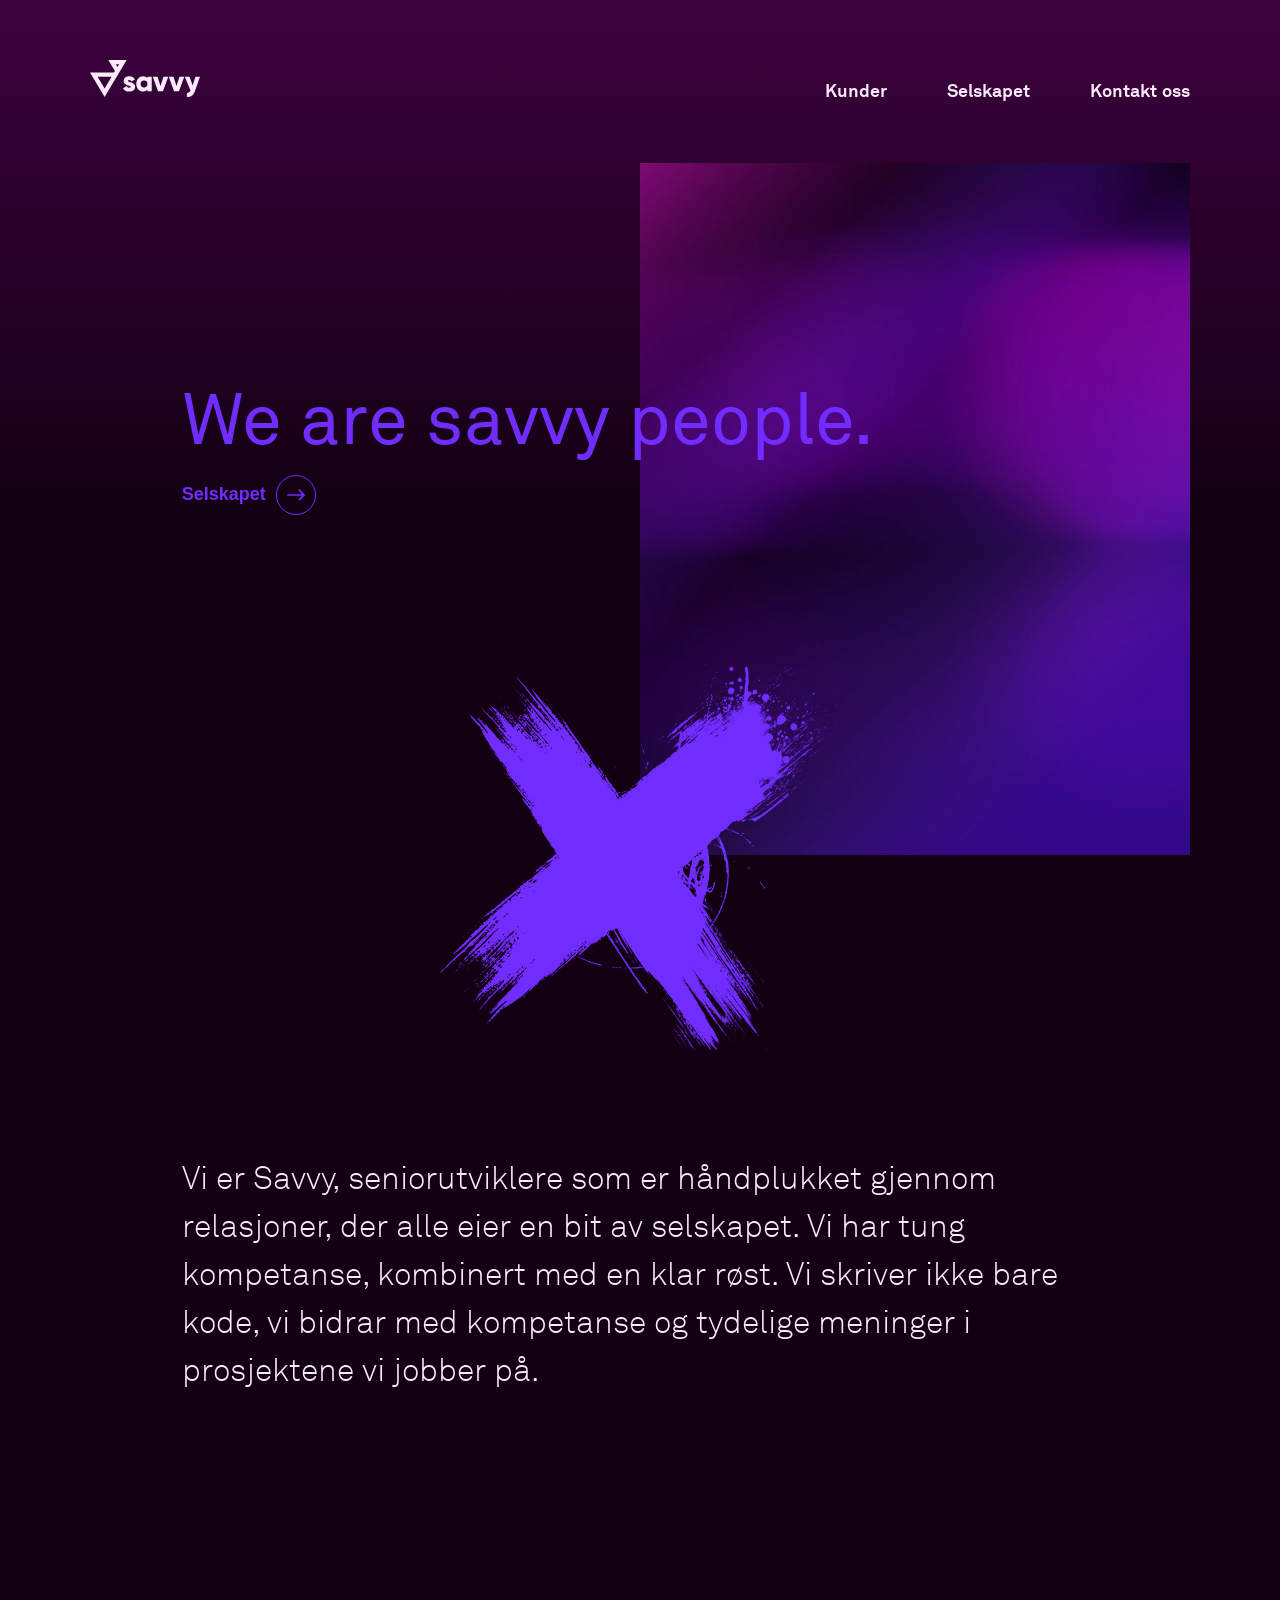
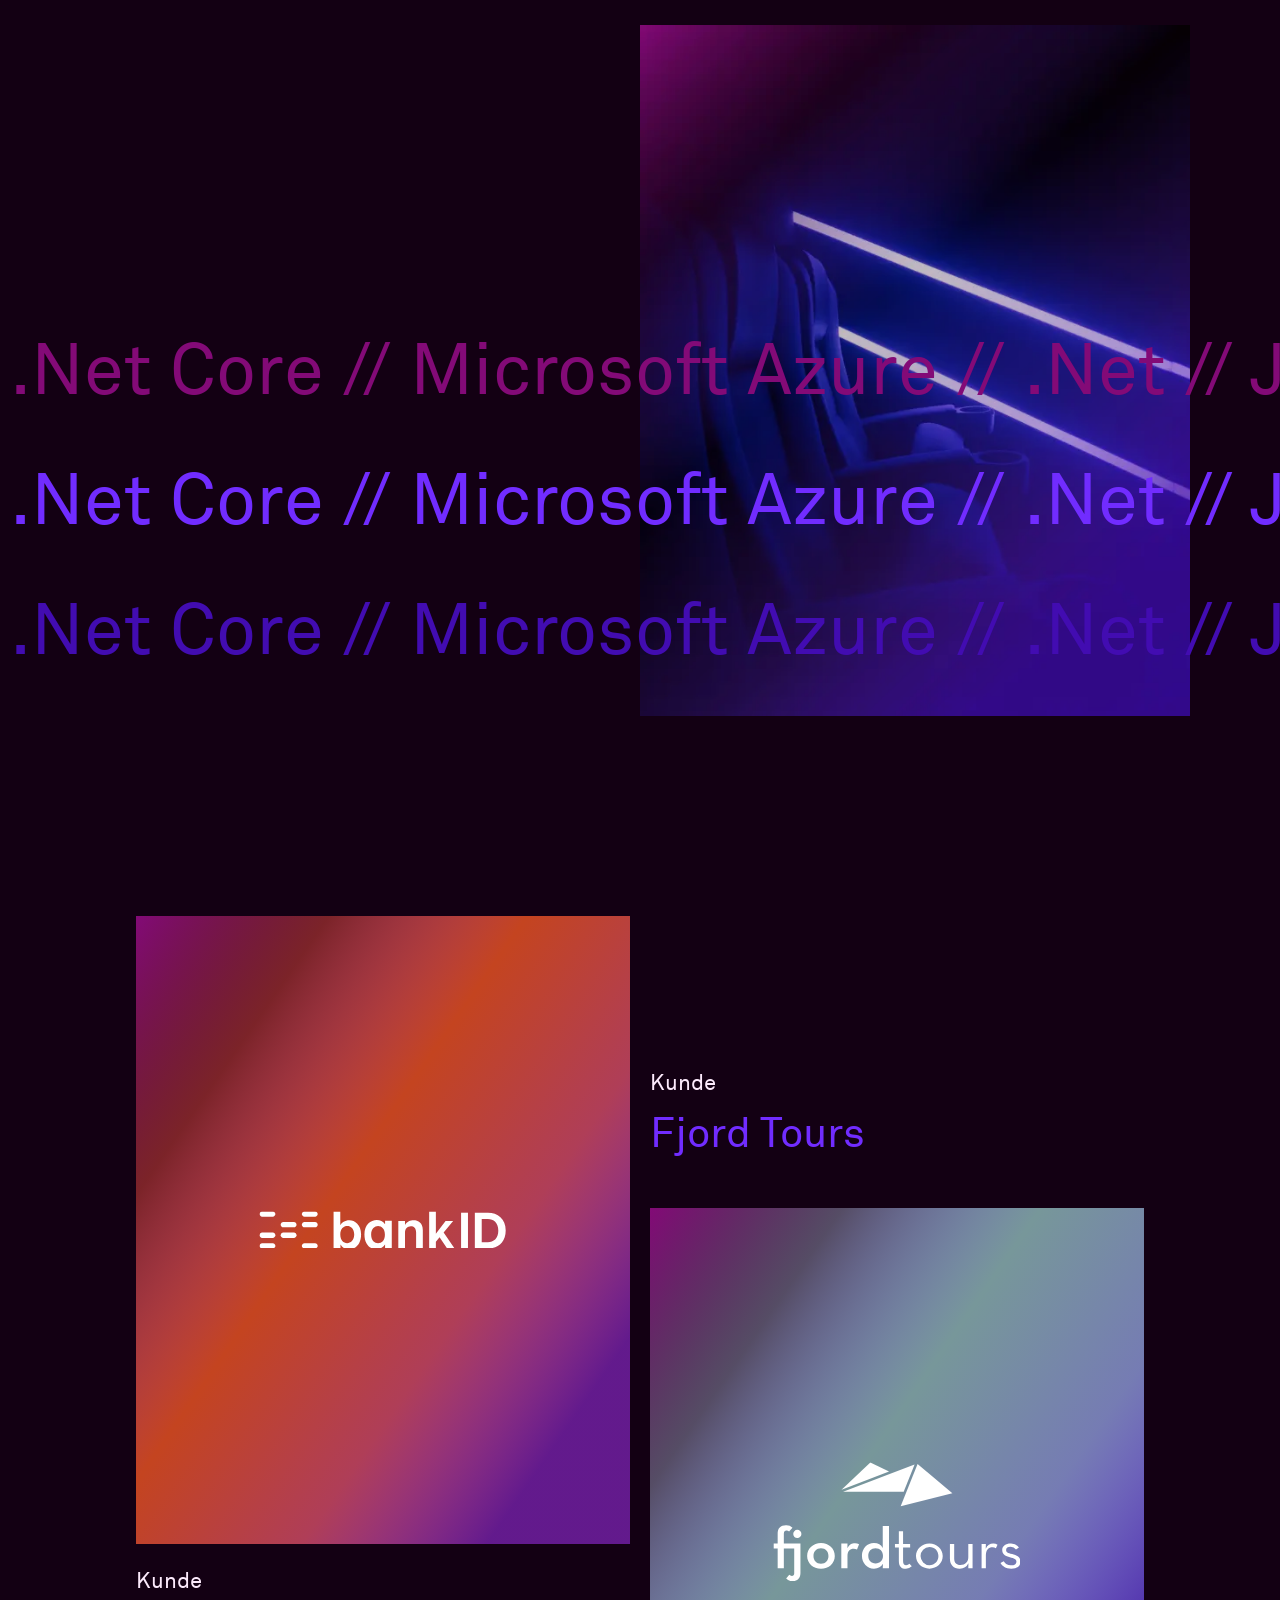
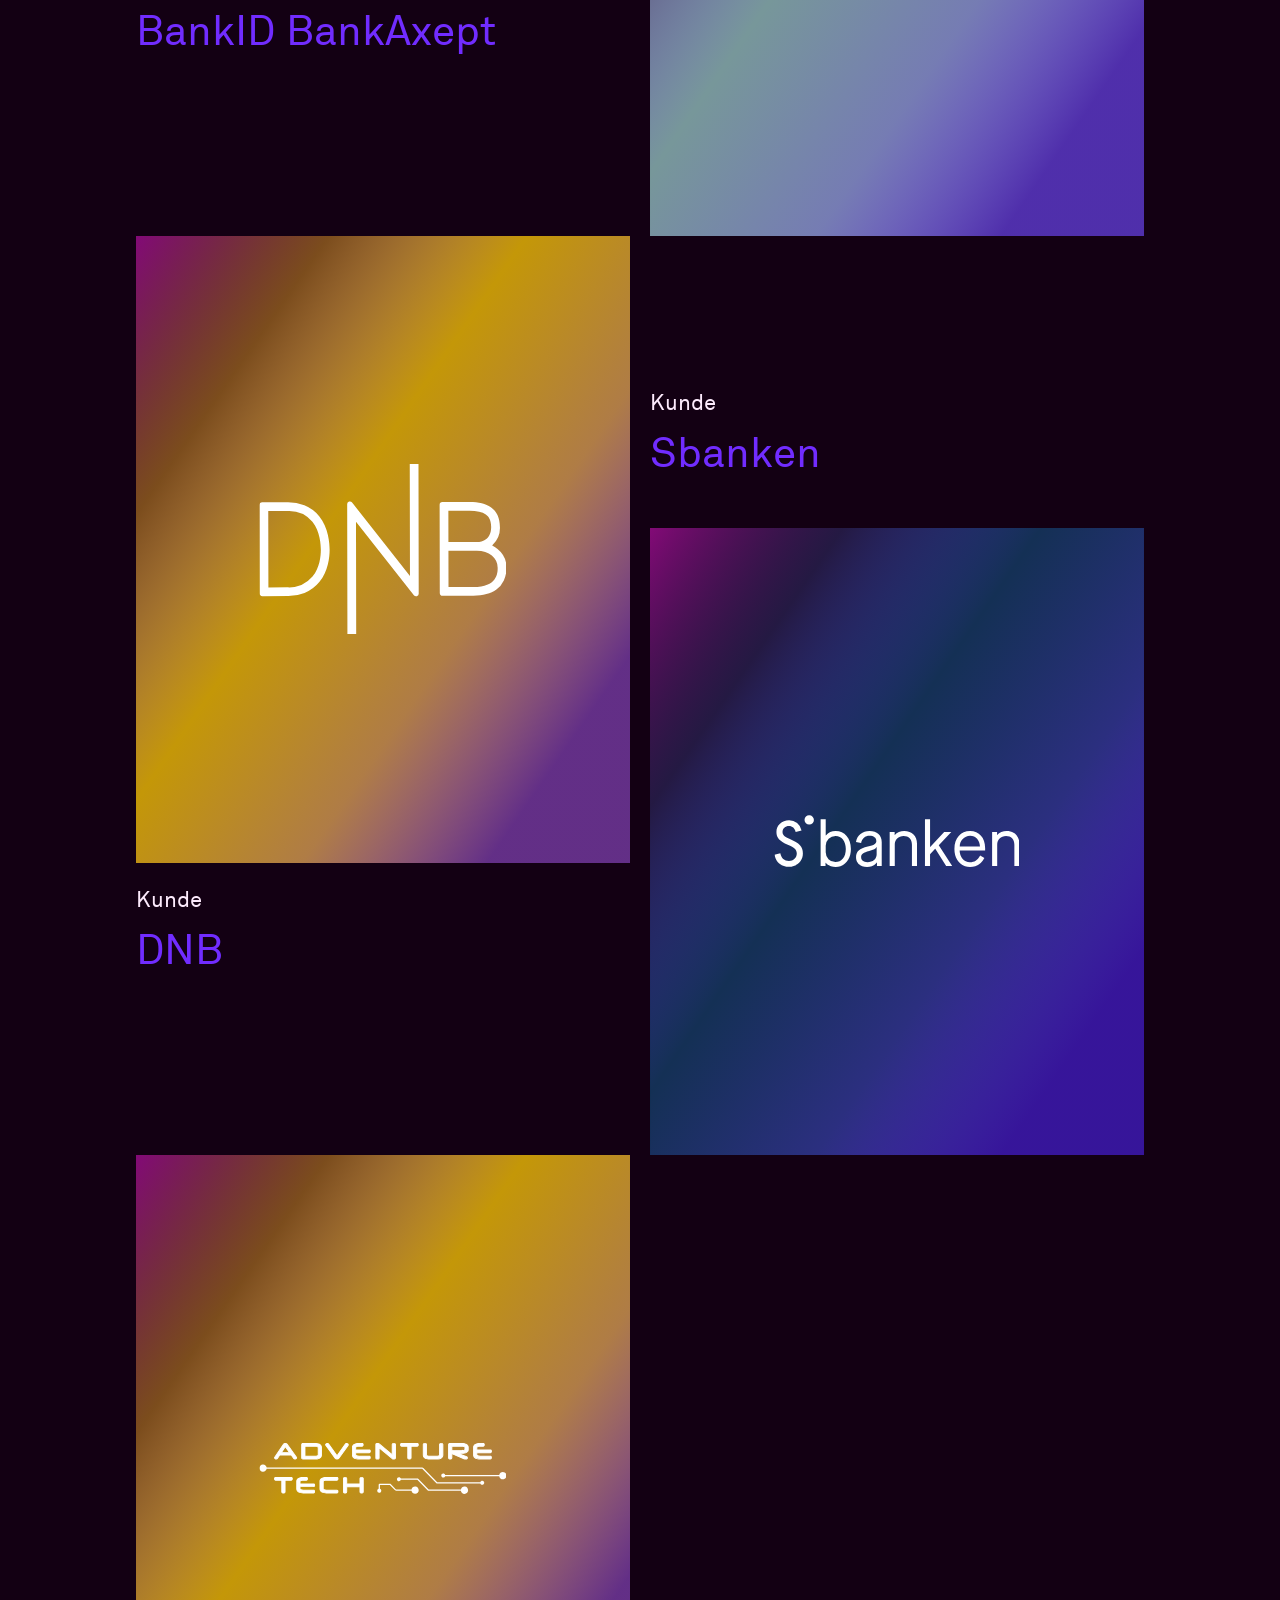
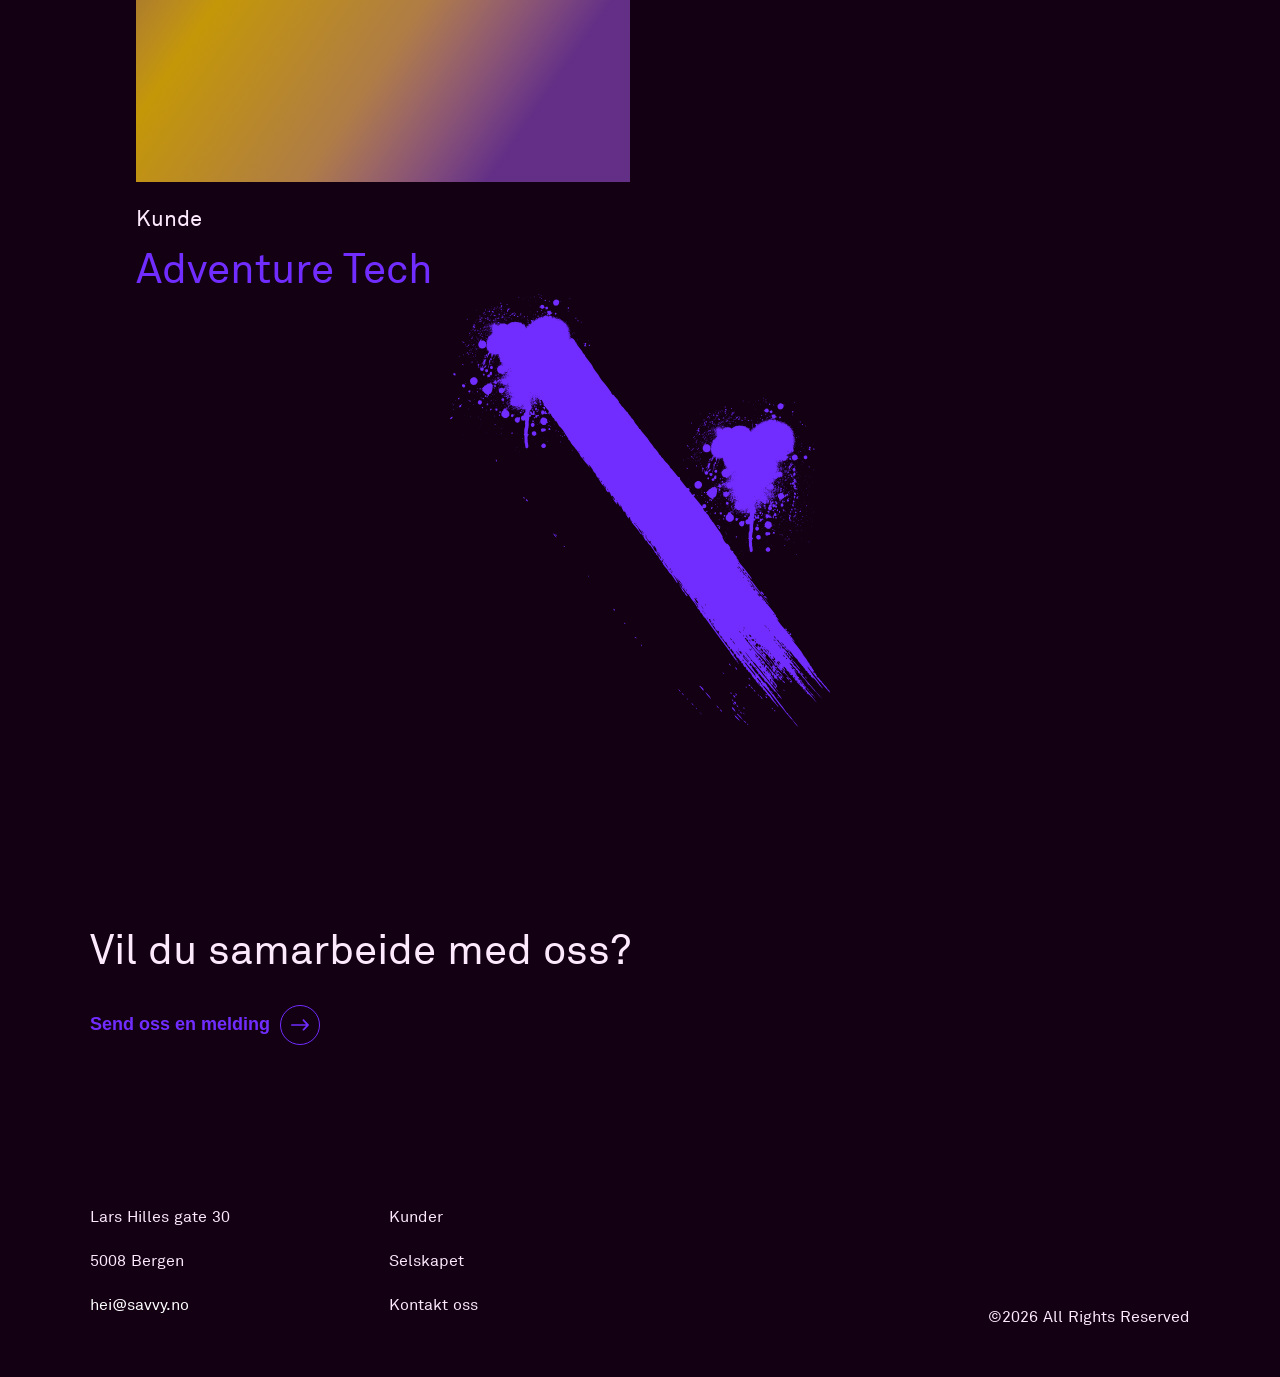
==== commit 1021d3e4: "auto-update: 2023-08-31 07:12:19" ====
--- a/index.html
+++ b/index.html
@@ -1 +1 @@
-<!DOCTYPE html><html lang="no"><head><meta charSet="utf-8"/><meta name="viewport" content="width=device-width, initial-scale=1.0"/><meta name="description" content="Savvy ble grunnlagt av erfarne konsulenter fra IT-bransjen med en ambisjon om å lage et selskap som åpent og pålitelig. Alle som jobber i Savvy er også medeiere i selskapet. Dette fordi vi vet at dyktige konsulenter som har eierskap til arbeidsplassen gir det lille ekstra for at våre kunder skal lykkes."/><title>Savvy</title><meta name="next-head-count" content="4"/><link rel="preload" href="/_next/static/css/f1c32594119aad6a.css" as="style"/><link rel="stylesheet" href="/_next/static/css/f1c32594119aad6a.css" data-n-g=""/><link rel="preload" href="/_next/static/css/7d8d3334995b28ce.css" as="style"/><link rel="stylesheet" href="/_next/static/css/7d8d3334995b28ce.css" data-n-p=""/><noscript data-n-css=""></noscript><script defer="" nomodule="" src="/_next/static/chunks/polyfills-c67a75d1b6f99dc8.js"></script><script src="/_next/static/chunks/webpack-ee7e63bc15b31913.js" defer=""></script><script src="/_next/static/chunks/framework-3b5a00d5d7e8d93b.js" defer=""></script><script src="/_next/static/chunks/main-fc921147c41214cc.js" defer=""></script><script src="/_next/static/chunks/pages/_app-ea3f931b99577600.js" defer=""></script><script src="/_next/static/chunks/pages/index-4cced84cf60b3674.js" defer=""></script><script src="/_next/static/oCoDFcnHHOGMde9qVJmLm/_buildManifest.js" defer=""></script><script src="/_next/static/oCoDFcnHHOGMde9qVJmLm/_ssgManifest.js" defer=""></script></head><body><div id="__next"><div style="overflow-x:hidden;width:100%"><nav class="Nav_navbar__ThBzq"><div class="container"><div class="column"><div class="Nav_navbar__inner__kRa8U"><div class="Nav_navbar__logo__koHKZ"><a href="/"><div><img class="logo" src="/images/savvy-logo.svg" alt="Savvy logo" width="105" height="35"/></div></a></div><div class="Nav_navbar__links__BQ_xm"><div class="Nav_link-wrapper__drGbq"><a class="Nav_hover-highlight__l4go4" href="/clients"><span>Kunder</span></a></div><div class="Nav_link-wrapper__drGbq"><a class="Nav_hover-highlight__l4go4" href="/agency"><span>Selskapet</span></a></div><div class="Nav_link-wrapper__drGbq"><a class="Nav_hover-highlight__l4go4" href="/contact"><span>Kontakt oss</span></a></div></div><button class="Nav_navbar__mobile-button__c83JJ" aria-label="Open menu"><svg aria-hidden="true" focusable="false" data-prefix="far" data-icon="equals" class="svg-inline--fa fa-equals " role="img" xmlns="http://www.w3.org/2000/svg" viewBox="0 0 448 512"><path fill="currentColor" d="M408 328H40c-13.25 0-24 10.76-24 24.01S26.75 376 40 376h368c13.25 0 24-10.74 24-23.99S421.3 328 408 328zM40 184h368c13.25 0 24-10.74 24-23.99S421.3 136 408 136H40c-13.25 0-24 10.76-24 24.01S26.75 184 40 184z"></path></svg></button></div></div></div></nav><div class="content"><div><header><div class="container"><div class="row relative"><div class="image-wrapper column column--span-1/2 column--offset-1/2"><img alt="" sizes="sm:300px lg:600px" srcSet="/_next/static/chunks/images/images/header-image-1_16_100.webp 16w, /_next/static/chunks/images/images/header-image-1_32_100.webp 32w, /_next/static/chunks/images/images/header-image-1_48_100.webp 48w, /_next/static/chunks/images/images/header-image-1_64_100.webp 64w, /_next/static/chunks/images/images/header-image-1_96_100.webp 96w, /_next/static/chunks/images/images/header-image-1_128_100.webp 128w, /_next/static/chunks/images/images/header-image-1_256_100.webp 256w, /_next/static/chunks/images/images/header-image-1_384_100.webp 384w, /_next/static/chunks/images/images/header-image-1_640_100.webp 640w, /_next/static/chunks/images/images/header-image-1_750_100.webp 750w, /_next/static/chunks/images/images/header-image-1_828_100.webp 828w, /_next/static/chunks/images/images/header-image-1_1080_100.webp 1080w, /_next/static/chunks/images/images/header-image-1_1200_100.webp 1200w, /_next/static/chunks/images/images/header-image-1_1920_100.webp 1920w, /_next/static/chunks/images/images/header-image-1_2048_100.webp 2048w, /_next/static/chunks/images/images/header-image-1_3840_100.webp 3840w" src="/_next/static/chunks/images/images/header-image-1_3840_100.webp" width="628" height="790" decoding="async" data-nimg="1" loading="lazy" style="color:transparent"/><div style="position:absolute;top:0;left:0;width:100%;height:100%"><div class="row"><div class="column-2"><div class="header-text"><h1 style="display:none;opacity:0">Vi er Savvy.</h1><h1 class="AnimatedHeading_perspective-container__YC1xV">We are savvy<!-- --> <span class="AnimatedHeading_animation-enter-leave__wcwLi">people.</span></h1><a href="/agency"><button type="button" class="Button_button__30ukX Button_button--arrow__amTKK Button_button--primary__3abJe"><div>Selskapet</div><div class="Button_button__icon__0oR7I"><svg aria-hidden="true" focusable="false" data-prefix="far" data-icon="arrow-right-long" class="svg-inline--fa fa-arrow-right-long " role="img" xmlns="http://www.w3.org/2000/svg" viewBox="0 0 512 512"><path fill="currentColor" d="M335 408.1C330.3 404.3 328 398.2 328 392s2.344-12.28 7.031-16.97L430.1 280H24C10.75 280 0 269.2 0 255.1C0 242.7 10.75 232 24 232h406.1l-95.03-95.03c-9.375-9.375-9.375-24.56 0-33.94s24.56-9.375 33.94 0l136 136c9.375 9.375 9.375 24.56 0 33.94l-136 136C359.6 418.3 344.4 418.3 335 408.1z"></path></svg></div></button></a></div></div></div><img alt="" srcSet="/_next/static/chunks/images/images/graffiti_640_100.svg 1x, /_next/static/chunks/images/images/graffiti_828_100.svg 2x" src="/_next/static/chunks/images/images/graffiti_828_100.svg" width="413" height="408" decoding="async" data-nimg="1" class="graffiti-1" loading="lazy" style="color:transparent"/></div></div></div></div></header><div class="container"><div class="row"><p class="column-2 paragraph-large ingress">Vi er Savvy, seniorutviklere som er håndplukket gjennom relasjoner, der alle eier en bit av selskapet. Vi har tung kompetanse, kombinert med en klar røst. Vi skriver ikke bare kode, vi bidrar med kompetanse og tydelige meninger i prosjektene vi jobber på. </p></div></div><section><div class="container"><div class="row relative"><div class="image-wrapper column column--span-1/2 column--offset-1/2"><img alt="" sizes="sm:300px lg:600px" srcSet="/_next/static/chunks/images/images/header-image-2_16_75.webp 16w, /_next/static/chunks/images/images/header-image-2_32_75.webp 32w, /_next/static/chunks/images/images/header-image-2_48_75.webp 48w, /_next/static/chunks/images/images/header-image-2_64_75.webp 64w, /_next/static/chunks/images/images/header-image-2_96_75.webp 96w, /_next/static/chunks/images/images/header-image-2_128_75.webp 128w, /_next/static/chunks/images/images/header-image-2_256_75.webp 256w, /_next/static/chunks/images/images/header-image-2_384_75.webp 384w, /_next/static/chunks/images/images/header-image-2_640_75.webp 640w, /_next/static/chunks/images/images/header-image-2_750_75.webp 750w, /_next/static/chunks/images/images/header-image-2_828_75.webp 828w, /_next/static/chunks/images/images/header-image-2_1080_75.webp 1080w, /_next/static/chunks/images/images/header-image-2_1200_75.webp 1200w, /_next/static/chunks/images/images/header-image-2_1920_75.webp 1920w, /_next/static/chunks/images/images/header-image-2_2048_75.webp 2048w, /_next/static/chunks/images/images/header-image-2_3840_75.webp 3840w" src="/_next/static/chunks/images/images/header-image-2_3840_75.webp" width="628" height="790" decoding="async" data-nimg="1" loading="lazy" style="color:transparent"/><div style="position:absolute;top:0;left:0;width:100%;height:100%"><div style="display:grid;align-content:end;height:100%"><div style="height:130px"><div class="relative"><div class="marquee marquee--slow"><div class="marquee__track"><span class="marquee__content">Oauth 2.0 // Kubernetes // Event driven design // C# // TypeScript // .Net Framework // .NET Core // MySQL // .NET Framework // Kafka // SAML // .NET // React // Javascript // Typescript // HTML // css // Angular // Azure // Azure Devops // Azure Pipelines // Node.JS // Github flow // OpenSource // Github Actions // WPF // WinForms // SQL // SiteCore // WebForms // </span><span class="marquee__content">Oauth 2.0 // Kubernetes // Event driven design // C# // TypeScript // .Net Framework // .NET Core // MySQL // .NET Framework // Kafka // SAML // .NET // React // Javascript // Typescript // HTML // css // Angular // Azure // Azure Devops // Azure Pipelines // Node.JS // Github flow // OpenSource // Github Actions // WPF // WinForms // SQL // SiteCore // WebForms // </span></div></div></div></div><div style="height:130px"><div class="relative"><div class="marquee marquee--reverse marquee--primary"><div class="marquee__track"><span class="marquee__content">Oauth 2.0 // Kubernetes // Event driven design // C# // TypeScript // .Net Framework // .NET Core // MySQL // .NET Framework // Kafka // SAML // .NET // React // Javascript // Typescript // HTML // css // Angular // Azure // Azure Devops // Azure Pipelines // Node.JS // Github flow // OpenSource // Github Actions // WPF // WinForms // SQL // SiteCore // WebForms // </span><span class="marquee__content">Oauth 2.0 // Kubernetes // Event driven design // C# // TypeScript // .Net Framework // .NET Core // MySQL // .NET Framework // Kafka // SAML // .NET // React // Javascript // Typescript // HTML // css // Angular // Azure // Azure Devops // Azure Pipelines // Node.JS // Github flow // OpenSource // Github Actions // WPF // WinForms // SQL // SiteCore // WebForms // </span></div></div></div></div><div style="height:130px"><div class="relative"><div class="marquee marquee--fast marquee marquee--primary-dark"><div class="marquee__track"><span class="marquee__content">Oauth 2.0 // Kubernetes // Event driven design // C# // TypeScript // .Net Framework // .NET Core // MySQL // .NET Framework // Kafka // SAML // .NET // React // Javascript // Typescript // HTML // css // Angular // Azure // Azure Devops // Azure Pipelines // Node.JS // Github flow // OpenSource // Github Actions // WPF // WinForms // SQL // SiteCore // WebForms // </span><span class="marquee__content">Oauth 2.0 // Kubernetes // Event driven design // C# // TypeScript // .Net Framework // .NET Core // MySQL // .NET Framework // Kafka // SAML // .NET // React // Javascript // Typescript // HTML // css // Angular // Azure // Azure Devops // Azure Pipelines // Node.JS // Github flow // OpenSource // Github Actions // WPF // WinForms // SQL // SiteCore // WebForms // </span></div></div></div></div></div></div></div></div></div></section><section><h2 class="sr-only">Kunder</h2><div class="HorizontalScrollContainer_horizontal-scroll__P__Ue"><div class="row"><div class="column-1"><div class="HorizontalScrollContainer_horizontal-scroll__grid__TgiOM"><div class="client-card"><div class="client-card__figure"><img alt="BankID BankAxept" srcSet="/_next/static/chunks/images/images/client-background-1_640_100.svg 1x, /_next/static/chunks/images/images/client-background-1_1080_100.svg 2x" src="/_next/static/chunks/images/images/client-background-1_1080_100.svg" width="520" height="660" decoding="async" data-nimg="1" class="client-card__background" loading="lazy" style="color:transparent"/><img alt="BankID BankAxept logo" srcSet="/_next/static/chunks/images/images/bankid_640_75.svg 1x, /_next/static/chunks/images/images/bankid_1080_75.svg 2x" src="/_next/static/chunks/images/images/bankid_1080_75.svg" width="520" height="660" decoding="async" data-nimg="1" class="client-card__logo" loading="lazy" style="color:transparent"/></div><div class="client-card__body"><p>Kunde</p><span class="h3">BankID BankAxept</span></div></div><div class="client-card client-card--reverse"><div class="client-card__figure"><img alt="Fjord Tours" srcSet="/_next/static/chunks/images/images/client-background-3_640_100.svg 1x, /_next/static/chunks/images/images/client-background-3_1080_100.svg 2x" src="/_next/static/chunks/images/images/client-background-3_1080_100.svg" width="520" height="660" decoding="async" data-nimg="1" class="client-card__background" loading="lazy" style="color:transparent"/><img alt="Fjord Tours logo" srcSet="/_next/static/chunks/images/images/fjordtours_640_75.svg 1x, /_next/static/chunks/images/images/fjordtours_1080_75.svg 2x" src="/_next/static/chunks/images/images/fjordtours_1080_75.svg" width="520" height="660" decoding="async" data-nimg="1" class="client-card__logo" loading="lazy" style="color:transparent"/></div><div class="client-card__body"><p>Kunde</p><span class="h3">Fjord Tours</span></div></div><div class="client-card"><div class="client-card__figure"><img alt="DNB" srcSet="/_next/static/chunks/images/images/client-background-4_640_100.svg 1x, /_next/static/chunks/images/images/client-background-4_1080_100.svg 2x" src="/_next/static/chunks/images/images/client-background-4_1080_100.svg" width="520" height="660" decoding="async" data-nimg="1" class="client-card__background" loading="lazy" style="color:transparent"/><img alt="DNB logo" srcSet="/_next/static/chunks/images/images/dnb-logo_640_75.svg 1x, /_next/static/chunks/images/images/dnb-logo_1080_75.svg 2x" src="/_next/static/chunks/images/images/dnb-logo_1080_75.svg" width="520" height="660" decoding="async" data-nimg="1" class="client-card__logo" loading="lazy" style="color:transparent"/></div><div class="client-card__body"><p>Kunde</p><span class="h3">DNB</span></div></div><div class="client-card client-card--reverse"><div class="client-card__figure"><img alt="Sbanken" srcSet="/_next/static/chunks/images/images/client-background-2_640_100.svg 1x, /_next/static/chunks/images/images/client-background-2_1080_100.svg 2x" src="/_next/static/chunks/images/images/client-background-2_1080_100.svg" width="520" height="660" decoding="async" data-nimg="1" class="client-card__background" loading="lazy" style="color:transparent"/><img alt="Sbanken logo" srcSet="/_next/static/chunks/images/images/Sbanken_logo_640_75.svg 1x, /_next/static/chunks/images/images/Sbanken_logo_1080_75.svg 2x" src="/_next/static/chunks/images/images/Sbanken_logo_1080_75.svg" width="520" height="660" decoding="async" data-nimg="1" class="client-card__logo" loading="lazy" style="color:transparent"/></div><div class="client-card__body"><p>Kunde</p><span class="h3">Sbanken</span></div></div><div class="client-card"><div class="client-card__figure"><img alt="Adventure Tech" srcSet="/_next/static/chunks/images/images/client-background-4_640_100.svg 1x, /_next/static/chunks/images/images/client-background-4_1080_100.svg 2x" src="/_next/static/chunks/images/images/client-background-4_1080_100.svg" width="520" height="660" decoding="async" data-nimg="1" class="client-card__background" loading="lazy" style="color:transparent"/><img alt="Adventure Tech logo" srcSet="/_next/static/chunks/images/images/adventure_tech_logo_640_75.svg 1x, /_next/static/chunks/images/images/adventure_tech_logo_1080_75.svg 2x" src="/_next/static/chunks/images/images/adventure_tech_logo_1080_75.svg" width="520" height="660" decoding="async" data-nimg="1" class="client-card__logo" loading="lazy" style="color:transparent"/></div><div class="client-card__body"><p>Kunde</p><span class="h3">Adventure Tech</span></div></div></div></div></div></div><img alt="" srcSet="/_next/static/chunks/images/images/graffiti_2_384_100.svg 1x, /_next/static/chunks/images/images/graffiti_2_828_100.svg 2x" src="/_next/static/chunks/images/images/graffiti_2_828_100.svg" width="379" height="431" decoding="async" data-nimg="1" class="graffiti-2" loading="lazy" style="color:transparent"/></section></div></div><footer class="container Footer_footer__Dhw_9"><div><div class="column Footer_footer__cta__gRlGs"><h3 class="color-secondary">Vil du samarbeide med oss?</h3><button type="button" class="Button_button__30ukX Button_button--arrow__amTKK Button_button--primary__3abJe"><div>Send oss en melding</div><div class="Button_button__icon__0oR7I"><svg aria-hidden="true" focusable="false" data-prefix="far" data-icon="arrow-right-long" class="svg-inline--fa fa-arrow-right-long " role="img" xmlns="http://www.w3.org/2000/svg" viewBox="0 0 512 512"><path fill="currentColor" d="M335 408.1C330.3 404.3 328 398.2 328 392s2.344-12.28 7.031-16.97L430.1 280H24C10.75 280 0 269.2 0 255.1C0 242.7 10.75 232 24 232h406.1l-95.03-95.03c-9.375-9.375-9.375-24.56 0-33.94s24.56-9.375 33.94 0l136 136c9.375 9.375 9.375 24.56 0 33.94l-136 136C359.6 418.3 344.4 418.3 335 408.1z"></path></svg></div></button></div></div><div class="row"><div class="column Footer_footer__bottom__dL6zN"><div class="Footer_footer__grid__FD8Q8"><address class="Footer_address__eL5jE"><div>Lars Hilles gate 30</div><div>5008 Bergen</div><div><a class="color-white Footer_a__Wptkm" href="mailto:hei@savvy.no">hei@savvy.no</a></div></address><nav class="Footer_links___OZQm"><a class="color-secondary" href="/clients">Kunder</a><a class="color-secondary" href="/agency">Selskapet</a><a class="color-secondary" href="/contact">Kontakt oss</a></nav></div><div class="copyright">©<!-- -->2023<!-- --> All Rights Reserved</div></div></div></footer></div></div><script id="__NEXT_DATA__" type="application/json">{"props":{"pageProps":{"skills":["Oauth 2.0","Kubernetes","Event driven design","C#","TypeScript",".Net Framework",".NET Core","MySQL",".NET Framework","Kafka","SAML",".NET","React","Javascript","Typescript","HTML","css","Angular","Azure","Azure Devops","Azure Pipelines","Node.JS","Github flow","OpenSource","Github Actions","WPF","WinForms","SQL","SiteCore","WebForms"]},"__N_SSG":true},"page":"/","query":{},"buildId":"oCoDFcnHHOGMde9qVJmLm","isFallback":false,"gsp":true,"scriptLoader":[]}</script></body></html>+<!DOCTYPE html><html lang="no"><head><meta charSet="utf-8"/><meta name="viewport" content="width=device-width, initial-scale=1.0"/><meta name="description" content="Savvy ble grunnlagt av erfarne konsulenter fra IT-bransjen med en ambisjon om å lage et selskap som er åpent og pålitelig. Alle som jobber i Savvy er også medeiere i selskapet. Dette fordi vi vet at dyktige konsulenter som har eierskap til arbeidsplassen gir det lille ekstra for at våre kunder skal lykkes."/><title>Savvy</title><meta name="next-head-count" content="4"/><link rel="preload" href="/_next/static/css/f1c32594119aad6a.css" as="style"/><link rel="stylesheet" href="/_next/static/css/f1c32594119aad6a.css" data-n-g=""/><link rel="preload" href="/_next/static/css/7d8d3334995b28ce.css" as="style"/><link rel="stylesheet" href="/_next/static/css/7d8d3334995b28ce.css" data-n-p=""/><noscript data-n-css=""></noscript><script defer="" nomodule="" src="/_next/static/chunks/polyfills-c67a75d1b6f99dc8.js"></script><script src="/_next/static/chunks/webpack-ee7e63bc15b31913.js" defer=""></script><script src="/_next/static/chunks/framework-3b5a00d5d7e8d93b.js" defer=""></script><script src="/_next/static/chunks/main-fc921147c41214cc.js" defer=""></script><script src="/_next/static/chunks/pages/_app-69fa1ad6c4965448.js" defer=""></script><script src="/_next/static/chunks/pages/index-4cced84cf60b3674.js" defer=""></script><script src="/_next/static/BL73l18x0yVhq2r8NBe9N/_buildManifest.js" defer=""></script><script src="/_next/static/BL73l18x0yVhq2r8NBe9N/_ssgManifest.js" defer=""></script></head><body><div id="__next"><div style="overflow-x:hidden;width:100%"><nav class="Nav_navbar__ThBzq"><div class="container"><div class="column"><div class="Nav_navbar__inner__kRa8U"><div class="Nav_navbar__logo__koHKZ"><a href="/"><div><img class="logo" src="/images/savvy-logo.svg" alt="Savvy logo" width="105" height="35"/></div></a></div><div class="Nav_navbar__links__BQ_xm"><div class="Nav_link-wrapper__drGbq"><a class="Nav_hover-highlight__l4go4" href="/clients"><span>Kunder</span></a></div><div class="Nav_link-wrapper__drGbq"><a class="Nav_hover-highlight__l4go4" href="/agency"><span>Selskapet</span></a></div><div class="Nav_link-wrapper__drGbq"><a class="Nav_hover-highlight__l4go4" href="/contact"><span>Kontakt oss</span></a></div></div><button class="Nav_navbar__mobile-button__c83JJ" aria-label="Open menu"><svg aria-hidden="true" focusable="false" data-prefix="far" data-icon="equals" class="svg-inline--fa fa-equals " role="img" xmlns="http://www.w3.org/2000/svg" viewBox="0 0 448 512"><path fill="currentColor" d="M408 328H40c-13.25 0-24 10.76-24 24.01S26.75 376 40 376h368c13.25 0 24-10.74 24-23.99S421.3 328 408 328zM40 184h368c13.25 0 24-10.74 24-23.99S421.3 136 408 136H40c-13.25 0-24 10.76-24 24.01S26.75 184 40 184z"></path></svg></button></div></div></div></nav><div class="content"><div><header><div class="container"><div class="row relative"><div class="image-wrapper column column--span-1/2 column--offset-1/2"><img alt="" sizes="sm:300px lg:600px" srcSet="/_next/static/chunks/images/images/header-image-1_16_100.webp 16w, /_next/static/chunks/images/images/header-image-1_32_100.webp 32w, /_next/static/chunks/images/images/header-image-1_48_100.webp 48w, /_next/static/chunks/images/images/header-image-1_64_100.webp 64w, /_next/static/chunks/images/images/header-image-1_96_100.webp 96w, /_next/static/chunks/images/images/header-image-1_128_100.webp 128w, /_next/static/chunks/images/images/header-image-1_256_100.webp 256w, /_next/static/chunks/images/images/header-image-1_384_100.webp 384w, /_next/static/chunks/images/images/header-image-1_640_100.webp 640w, /_next/static/chunks/images/images/header-image-1_750_100.webp 750w, /_next/static/chunks/images/images/header-image-1_828_100.webp 828w, /_next/static/chunks/images/images/header-image-1_1080_100.webp 1080w, /_next/static/chunks/images/images/header-image-1_1200_100.webp 1200w, /_next/static/chunks/images/images/header-image-1_1920_100.webp 1920w, /_next/static/chunks/images/images/header-image-1_2048_100.webp 2048w, /_next/static/chunks/images/images/header-image-1_3840_100.webp 3840w" src="/_next/static/chunks/images/images/header-image-1_3840_100.webp" width="628" height="790" decoding="async" data-nimg="1" loading="lazy" style="color:transparent"/><div style="position:absolute;top:0;left:0;width:100%;height:100%"><div class="row"><div class="column-2"><div class="header-text"><h1 style="display:none;opacity:0">Vi er Savvy.</h1><h1 class="AnimatedHeading_perspective-container__YC1xV">We are savvy<!-- --> <span class="AnimatedHeading_animation-enter-leave__wcwLi">people.</span></h1><a href="/agency"><button type="button" class="Button_button__30ukX Button_button--arrow__amTKK Button_button--primary__3abJe"><div>Selskapet</div><div class="Button_button__icon__0oR7I"><svg aria-hidden="true" focusable="false" data-prefix="far" data-icon="arrow-right-long" class="svg-inline--fa fa-arrow-right-long " role="img" xmlns="http://www.w3.org/2000/svg" viewBox="0 0 512 512"><path fill="currentColor" d="M335 408.1C330.3 404.3 328 398.2 328 392s2.344-12.28 7.031-16.97L430.1 280H24C10.75 280 0 269.2 0 255.1C0 242.7 10.75 232 24 232h406.1l-95.03-95.03c-9.375-9.375-9.375-24.56 0-33.94s24.56-9.375 33.94 0l136 136c9.375 9.375 9.375 24.56 0 33.94l-136 136C359.6 418.3 344.4 418.3 335 408.1z"></path></svg></div></button></a></div></div></div><img alt="" srcSet="/_next/static/chunks/images/images/graffiti_640_100.svg 1x, /_next/static/chunks/images/images/graffiti_828_100.svg 2x" src="/_next/static/chunks/images/images/graffiti_828_100.svg" width="413" height="408" decoding="async" data-nimg="1" class="graffiti-1" loading="lazy" style="color:transparent"/></div></div></div></div></header><div class="container"><div class="row"><p class="column-2 paragraph-large ingress">Vi er Savvy, seniorutviklere som er håndplukket gjennom relasjoner, der alle eier en bit av selskapet. Vi har tung kompetanse, kombinert med en klar røst. Vi skriver ikke bare kode, vi bidrar med kompetanse og tydelige meninger i prosjektene vi jobber på. </p></div></div><section><div class="container"><div class="row relative"><div class="image-wrapper column column--span-1/2 column--offset-1/2"><img alt="" sizes="sm:300px lg:600px" srcSet="/_next/static/chunks/images/images/header-image-2_16_75.webp 16w, /_next/static/chunks/images/images/header-image-2_32_75.webp 32w, /_next/static/chunks/images/images/header-image-2_48_75.webp 48w, /_next/static/chunks/images/images/header-image-2_64_75.webp 64w, /_next/static/chunks/images/images/header-image-2_96_75.webp 96w, /_next/static/chunks/images/images/header-image-2_128_75.webp 128w, /_next/static/chunks/images/images/header-image-2_256_75.webp 256w, /_next/static/chunks/images/images/header-image-2_384_75.webp 384w, /_next/static/chunks/images/images/header-image-2_640_75.webp 640w, /_next/static/chunks/images/images/header-image-2_750_75.webp 750w, /_next/static/chunks/images/images/header-image-2_828_75.webp 828w, /_next/static/chunks/images/images/header-image-2_1080_75.webp 1080w, /_next/static/chunks/images/images/header-image-2_1200_75.webp 1200w, /_next/static/chunks/images/images/header-image-2_1920_75.webp 1920w, /_next/static/chunks/images/images/header-image-2_2048_75.webp 2048w, /_next/static/chunks/images/images/header-image-2_3840_75.webp 3840w" src="/_next/static/chunks/images/images/header-image-2_3840_75.webp" width="628" height="790" decoding="async" data-nimg="1" loading="lazy" style="color:transparent"/><div style="position:absolute;top:0;left:0;width:100%;height:100%"><div style="display:grid;align-content:end;height:100%"><div style="height:130px"><div class="relative"><div class="marquee marquee--slow"><div class="marquee__track"><span class="marquee__content">.Net Core // Microsoft Azure // .Net // Javascript // HTML // DevOps // SonarQube // NUnit // Azure Devops Pipelines // ASP.NET MVC // Azure Devops // EPiServer // jQuery // CSS // Vue.js // C# // Docker // Ajax // SQL Server // Sass // Git // Domain Driven Design // Event Store // Event Sourcing // Event driven design // Event-driven architecture // Cosmos DB // .NET // Azure // CQRS // </span><span class="marquee__content">.Net Core // Microsoft Azure // .Net // Javascript // HTML // DevOps // SonarQube // NUnit // Azure Devops Pipelines // ASP.NET MVC // Azure Devops // EPiServer // jQuery // CSS // Vue.js // C# // Docker // Ajax // SQL Server // Sass // Git // Domain Driven Design // Event Store // Event Sourcing // Event driven design // Event-driven architecture // Cosmos DB // .NET // Azure // CQRS // </span></div></div></div></div><div style="height:130px"><div class="relative"><div class="marquee marquee--reverse marquee--primary"><div class="marquee__track"><span class="marquee__content">.Net Core // Microsoft Azure // .Net // Javascript // HTML // DevOps // SonarQube // NUnit // Azure Devops Pipelines // ASP.NET MVC // Azure Devops // EPiServer // jQuery // CSS // Vue.js // C# // Docker // Ajax // SQL Server // Sass // Git // Domain Driven Design // Event Store // Event Sourcing // Event driven design // Event-driven architecture // Cosmos DB // .NET // Azure // CQRS // </span><span class="marquee__content">.Net Core // Microsoft Azure // .Net // Javascript // HTML // DevOps // SonarQube // NUnit // Azure Devops Pipelines // ASP.NET MVC // Azure Devops // EPiServer // jQuery // CSS // Vue.js // C# // Docker // Ajax // SQL Server // Sass // Git // Domain Driven Design // Event Store // Event Sourcing // Event driven design // Event-driven architecture // Cosmos DB // .NET // Azure // CQRS // </span></div></div></div></div><div style="height:130px"><div class="relative"><div class="marquee marquee--fast marquee marquee--primary-dark"><div class="marquee__track"><span class="marquee__content">.Net Core // Microsoft Azure // .Net // Javascript // HTML // DevOps // SonarQube // NUnit // Azure Devops Pipelines // ASP.NET MVC // Azure Devops // EPiServer // jQuery // CSS // Vue.js // C# // Docker // Ajax // SQL Server // Sass // Git // Domain Driven Design // Event Store // Event Sourcing // Event driven design // Event-driven architecture // Cosmos DB // .NET // Azure // CQRS // </span><span class="marquee__content">.Net Core // Microsoft Azure // .Net // Javascript // HTML // DevOps // SonarQube // NUnit // Azure Devops Pipelines // ASP.NET MVC // Azure Devops // EPiServer // jQuery // CSS // Vue.js // C# // Docker // Ajax // SQL Server // Sass // Git // Domain Driven Design // Event Store // Event Sourcing // Event driven design // Event-driven architecture // Cosmos DB // .NET // Azure // CQRS // </span></div></div></div></div></div></div></div></div></div></section><section><h2 class="sr-only">Kunder</h2><div class="HorizontalScrollContainer_horizontal-scroll__P__Ue"><div class="row"><div class="column-1"><div class="HorizontalScrollContainer_horizontal-scroll__grid__TgiOM"><div class="client-card"><div class="client-card__figure"><img alt="BankID BankAxept" srcSet="/_next/static/chunks/images/images/client-background-1_640_100.svg 1x, /_next/static/chunks/images/images/client-background-1_1080_100.svg 2x" src="/_next/static/chunks/images/images/client-background-1_1080_100.svg" width="520" height="660" decoding="async" data-nimg="1" class="client-card__background" loading="lazy" style="color:transparent"/><img alt="BankID BankAxept logo" srcSet="/_next/static/chunks/images/images/bankid_640_75.svg 1x, /_next/static/chunks/images/images/bankid_1080_75.svg 2x" src="/_next/static/chunks/images/images/bankid_1080_75.svg" width="520" height="660" decoding="async" data-nimg="1" class="client-card__logo" loading="lazy" style="color:transparent"/></div><div class="client-card__body"><p>Kunde</p><span class="h3">BankID BankAxept</span></div></div><div class="client-card client-card--reverse"><div class="client-card__figure"><img alt="Fjord Tours" srcSet="/_next/static/chunks/images/images/client-background-3_640_100.svg 1x, /_next/static/chunks/images/images/client-background-3_1080_100.svg 2x" src="/_next/static/chunks/images/images/client-background-3_1080_100.svg" width="520" height="660" decoding="async" data-nimg="1" class="client-card__background" loading="lazy" style="color:transparent"/><img alt="Fjord Tours logo" srcSet="/_next/static/chunks/images/images/fjordtours_640_75.svg 1x, /_next/static/chunks/images/images/fjordtours_1080_75.svg 2x" src="/_next/static/chunks/images/images/fjordtours_1080_75.svg" width="520" height="660" decoding="async" data-nimg="1" class="client-card__logo" loading="lazy" style="color:transparent"/></div><div class="client-card__body"><p>Kunde</p><span class="h3">Fjord Tours</span></div></div><div class="client-card"><div class="client-card__figure"><img alt="DNB" srcSet="/_next/static/chunks/images/images/client-background-4_640_100.svg 1x, /_next/static/chunks/images/images/client-background-4_1080_100.svg 2x" src="/_next/static/chunks/images/images/client-background-4_1080_100.svg" width="520" height="660" decoding="async" data-nimg="1" class="client-card__background" loading="lazy" style="color:transparent"/><img alt="DNB logo" srcSet="/_next/static/chunks/images/images/dnb-logo_640_75.svg 1x, /_next/static/chunks/images/images/dnb-logo_1080_75.svg 2x" src="/_next/static/chunks/images/images/dnb-logo_1080_75.svg" width="520" height="660" decoding="async" data-nimg="1" class="client-card__logo" loading="lazy" style="color:transparent"/></div><div class="client-card__body"><p>Kunde</p><span class="h3">DNB</span></div></div><div class="client-card client-card--reverse"><div class="client-card__figure"><img alt="Sbanken" srcSet="/_next/static/chunks/images/images/client-background-2_640_100.svg 1x, /_next/static/chunks/images/images/client-background-2_1080_100.svg 2x" src="/_next/static/chunks/images/images/client-background-2_1080_100.svg" width="520" height="660" decoding="async" data-nimg="1" class="client-card__background" loading="lazy" style="color:transparent"/><img alt="Sbanken logo" srcSet="/_next/static/chunks/images/images/Sbanken_logo_640_75.svg 1x, /_next/static/chunks/images/images/Sbanken_logo_1080_75.svg 2x" src="/_next/static/chunks/images/images/Sbanken_logo_1080_75.svg" width="520" height="660" decoding="async" data-nimg="1" class="client-card__logo" loading="lazy" style="color:transparent"/></div><div class="client-card__body"><p>Kunde</p><span class="h3">Sbanken</span></div></div><div class="client-card"><div class="client-card__figure"><img alt="Adventure Tech" srcSet="/_next/static/chunks/images/images/client-background-4_640_100.svg 1x, /_next/static/chunks/images/images/client-background-4_1080_100.svg 2x" src="/_next/static/chunks/images/images/client-background-4_1080_100.svg" width="520" height="660" decoding="async" data-nimg="1" class="client-card__background" loading="lazy" style="color:transparent"/><img alt="Adventure Tech logo" srcSet="/_next/static/chunks/images/images/adventure_tech_logo_640_75.svg 1x, /_next/static/chunks/images/images/adventure_tech_logo_1080_75.svg 2x" src="/_next/static/chunks/images/images/adventure_tech_logo_1080_75.svg" width="520" height="660" decoding="async" data-nimg="1" class="client-card__logo" loading="lazy" style="color:transparent"/></div><div class="client-card__body"><p>Kunde</p><span class="h3">Adventure Tech</span></div></div></div></div></div></div><img alt="" srcSet="/_next/static/chunks/images/images/graffiti_2_384_100.svg 1x, /_next/static/chunks/images/images/graffiti_2_828_100.svg 2x" src="/_next/static/chunks/images/images/graffiti_2_828_100.svg" width="379" height="431" decoding="async" data-nimg="1" class="graffiti-2" loading="lazy" style="color:transparent"/></section></div></div><footer class="container Footer_footer__Dhw_9"><div><div class="column Footer_footer__cta__gRlGs"><h3 class="color-secondary">Vil du samarbeide med oss?</h3><button type="button" class="Button_button__30ukX Button_button--arrow__amTKK Button_button--primary__3abJe"><div>Send oss en melding</div><div class="Button_button__icon__0oR7I"><svg aria-hidden="true" focusable="false" data-prefix="far" data-icon="arrow-right-long" class="svg-inline--fa fa-arrow-right-long " role="img" xmlns="http://www.w3.org/2000/svg" viewBox="0 0 512 512"><path fill="currentColor" d="M335 408.1C330.3 404.3 328 398.2 328 392s2.344-12.28 7.031-16.97L430.1 280H24C10.75 280 0 269.2 0 255.1C0 242.7 10.75 232 24 232h406.1l-95.03-95.03c-9.375-9.375-9.375-24.56 0-33.94s24.56-9.375 33.94 0l136 136c9.375 9.375 9.375 24.56 0 33.94l-136 136C359.6 418.3 344.4 418.3 335 408.1z"></path></svg></div></button></div></div><div class="row"><div class="column Footer_footer__bottom__dL6zN"><div class="Footer_footer__grid__FD8Q8"><address class="Footer_address__eL5jE"><div>Lars Hilles gate 30</div><div>5008 Bergen</div><div><a class="color-white Footer_a__Wptkm" href="mailto:hei@savvy.no">hei@savvy.no</a></div></address><nav class="Footer_links___OZQm"><a class="color-secondary" href="/clients">Kunder</a><a class="color-secondary" href="/agency">Selskapet</a><a class="color-secondary" href="/contact">Kontakt oss</a></nav></div><div class="copyright">©<!-- -->2023<!-- --> All Rights Reserved</div></div></div></footer></div></div><script id="__NEXT_DATA__" type="application/json">{"props":{"pageProps":{"skills":[".Net Core","Microsoft Azure",".Net","Javascript","HTML","DevOps","SonarQube","NUnit","Azure Devops Pipelines","ASP.NET MVC","Azure Devops","EPiServer","jQuery","CSS","Vue.js","C#","Docker","Ajax","SQL Server","Sass","Git","Domain Driven Design","Event Store","Event Sourcing","Event driven design","Event-driven architecture","Cosmos DB",".NET","Azure","CQRS"]},"__N_SSG":true},"page":"/","query":{},"buildId":"BL73l18x0yVhq2r8NBe9N","isFallback":false,"gsp":true,"scriptLoader":[]}</script></body></html>
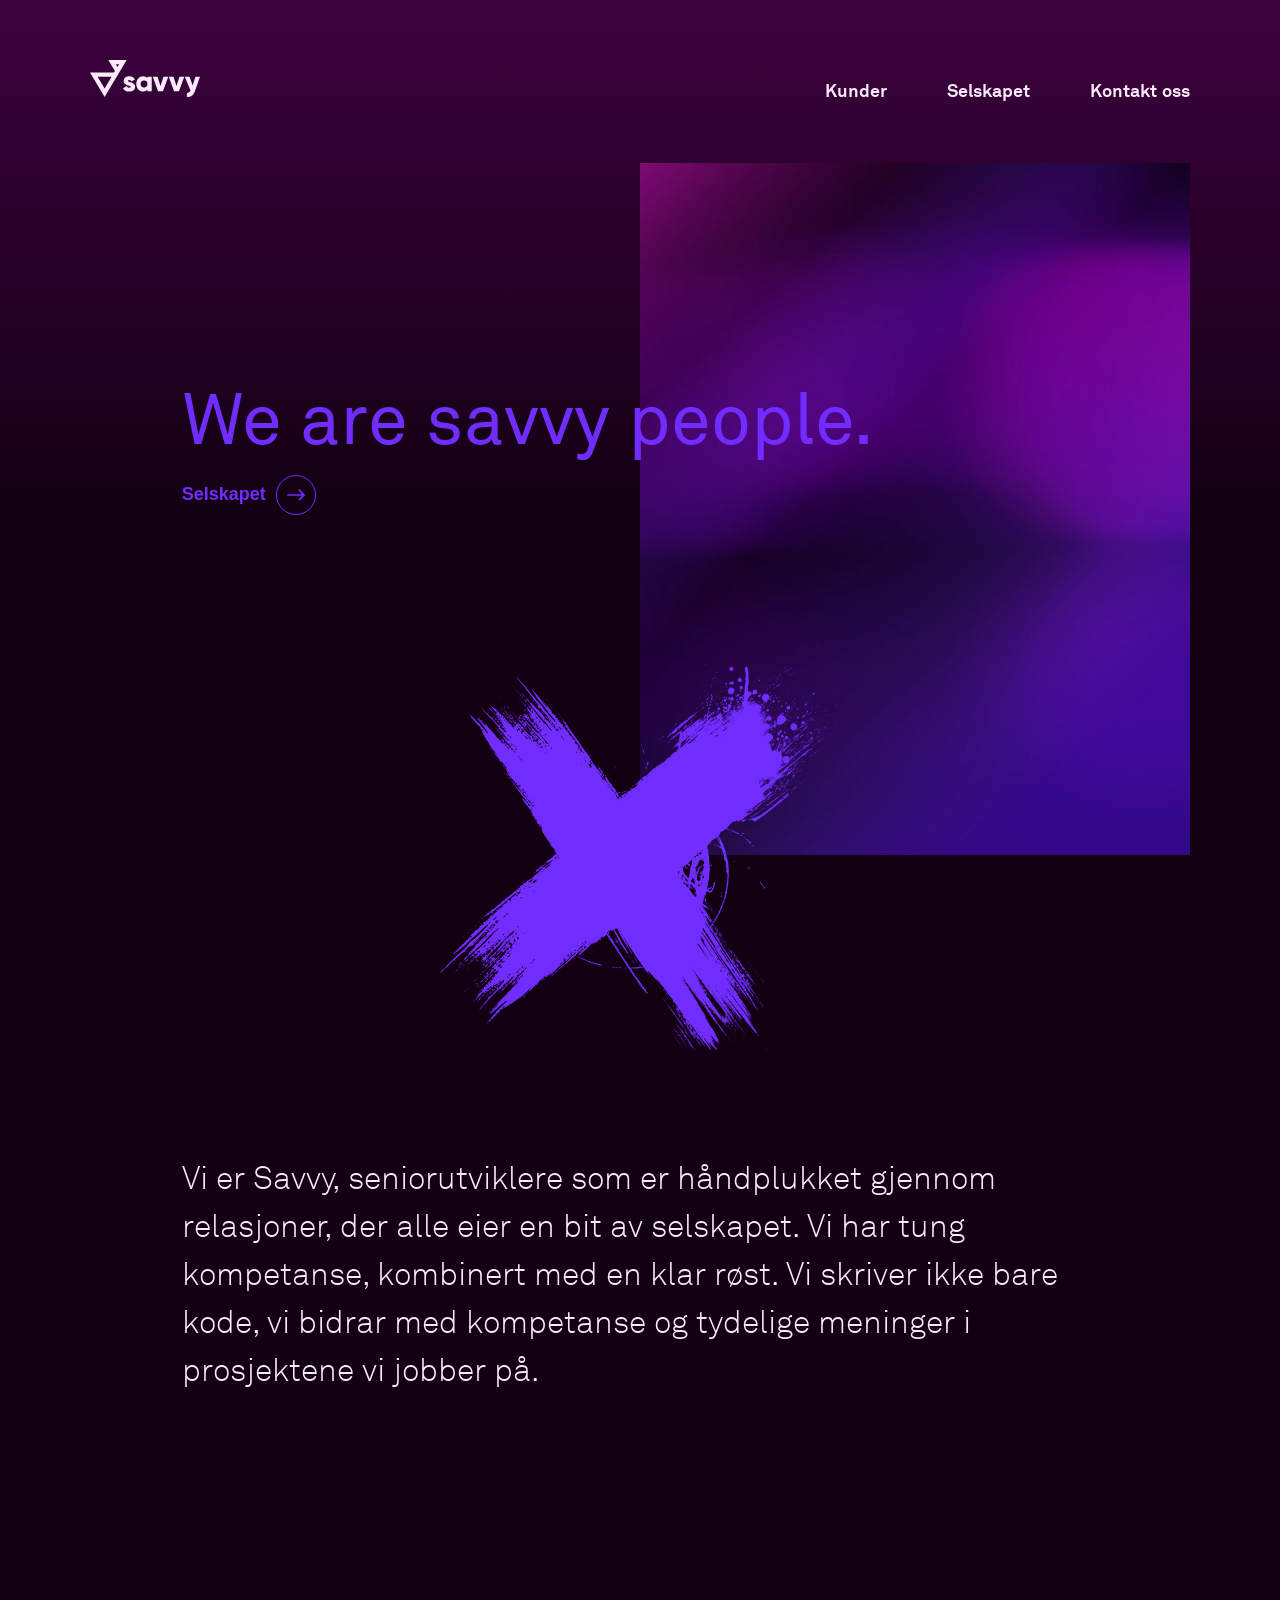
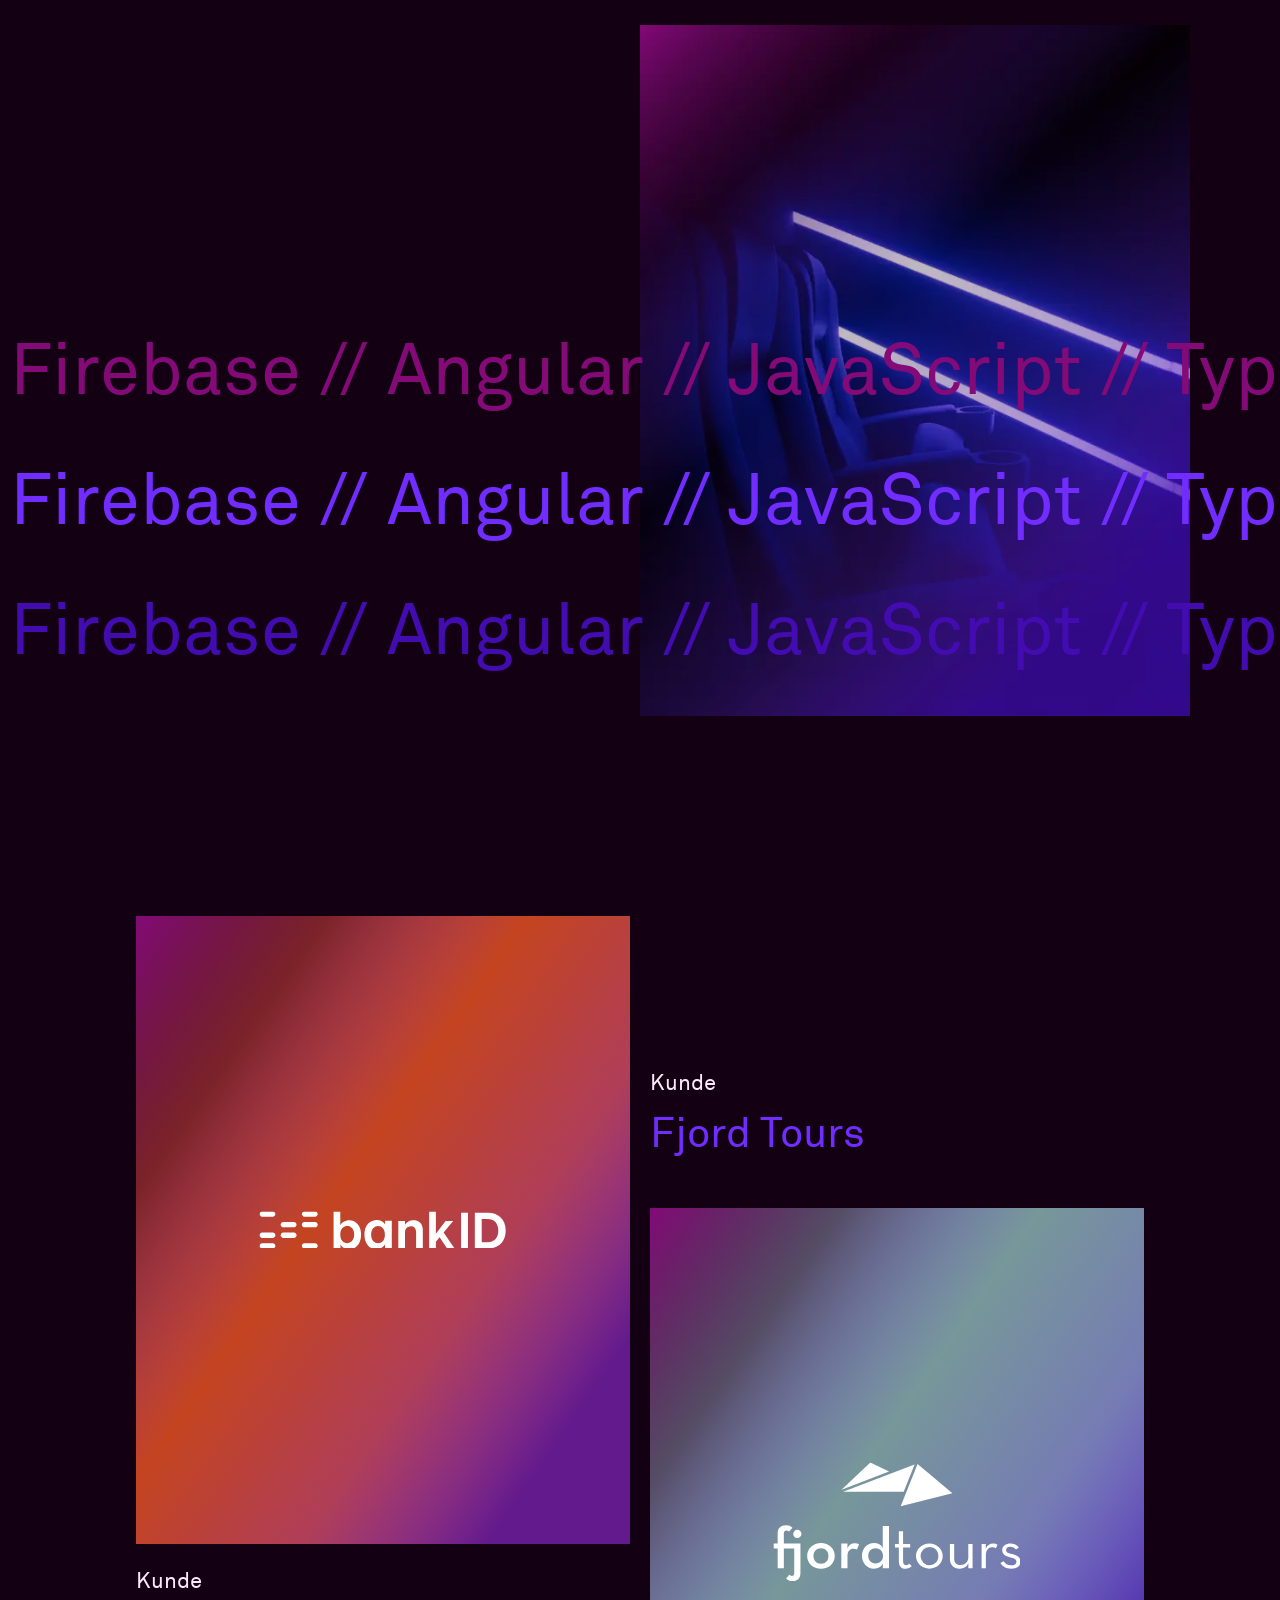
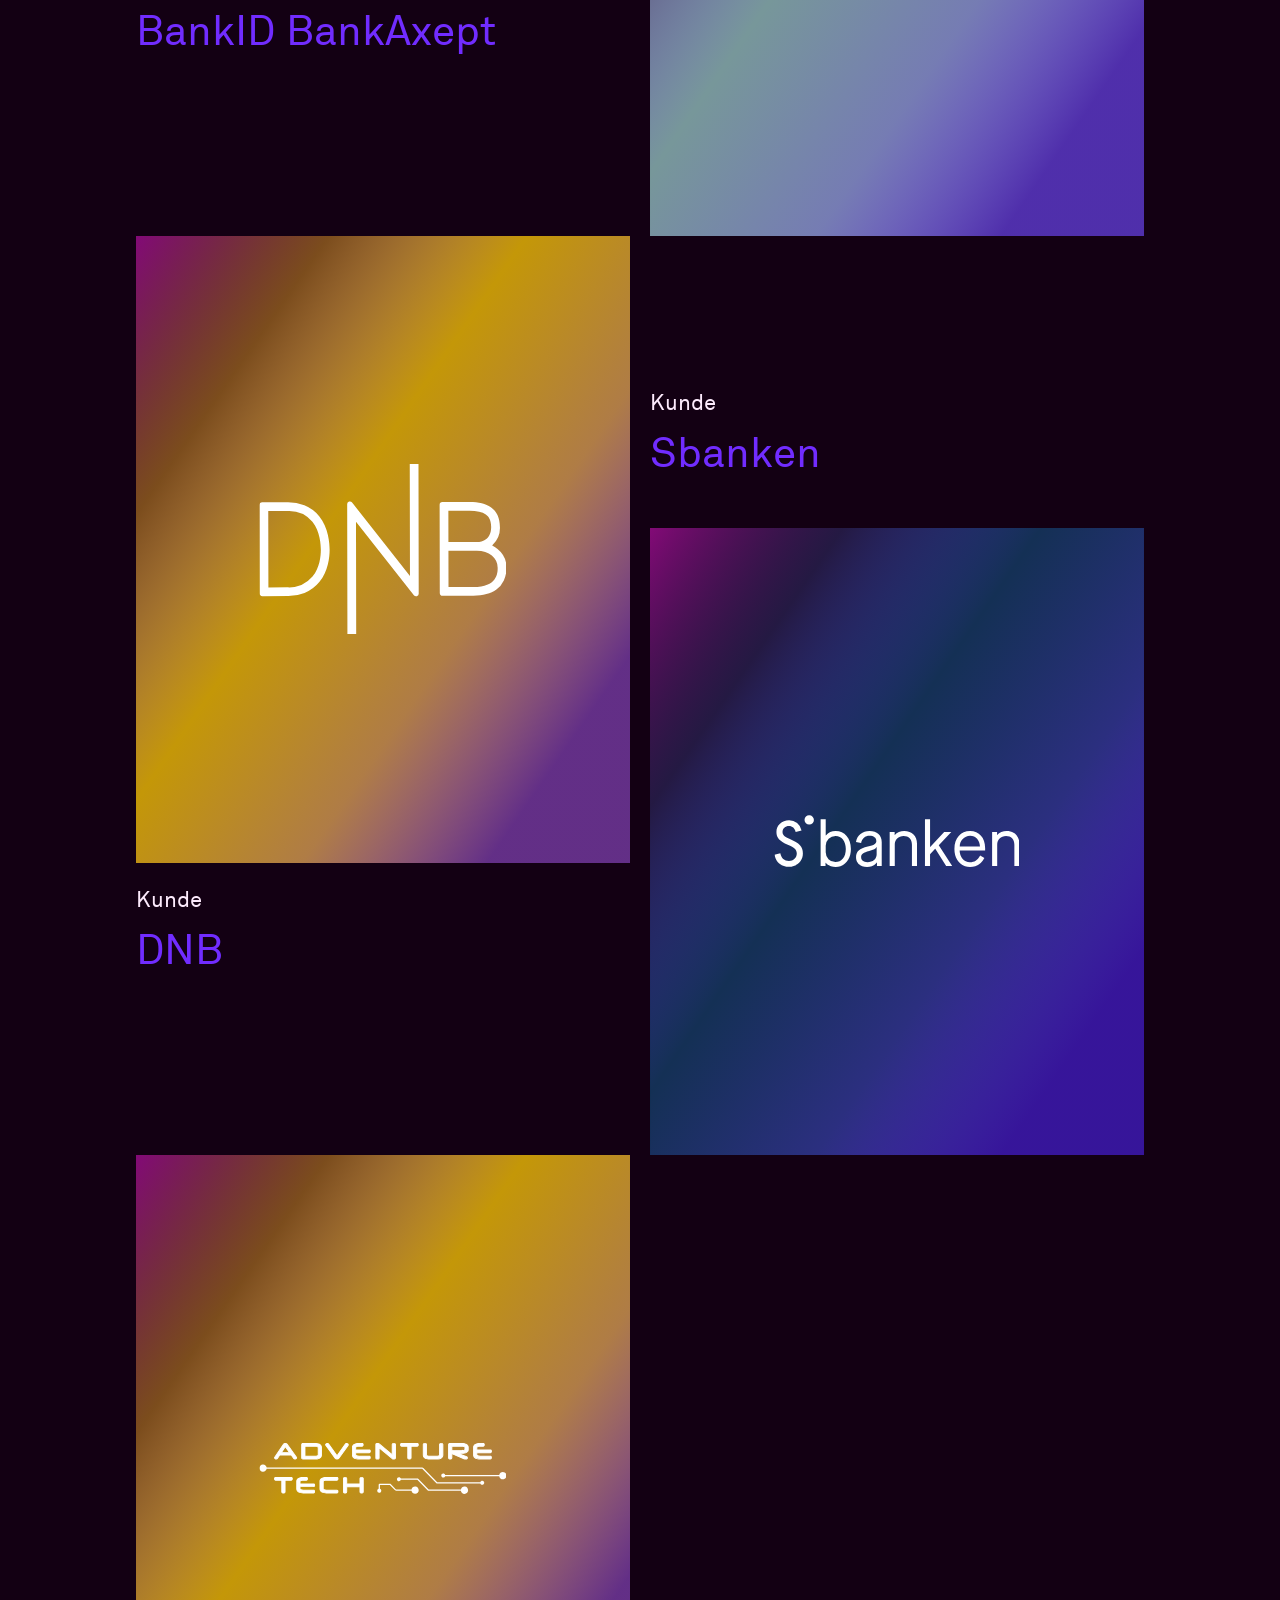
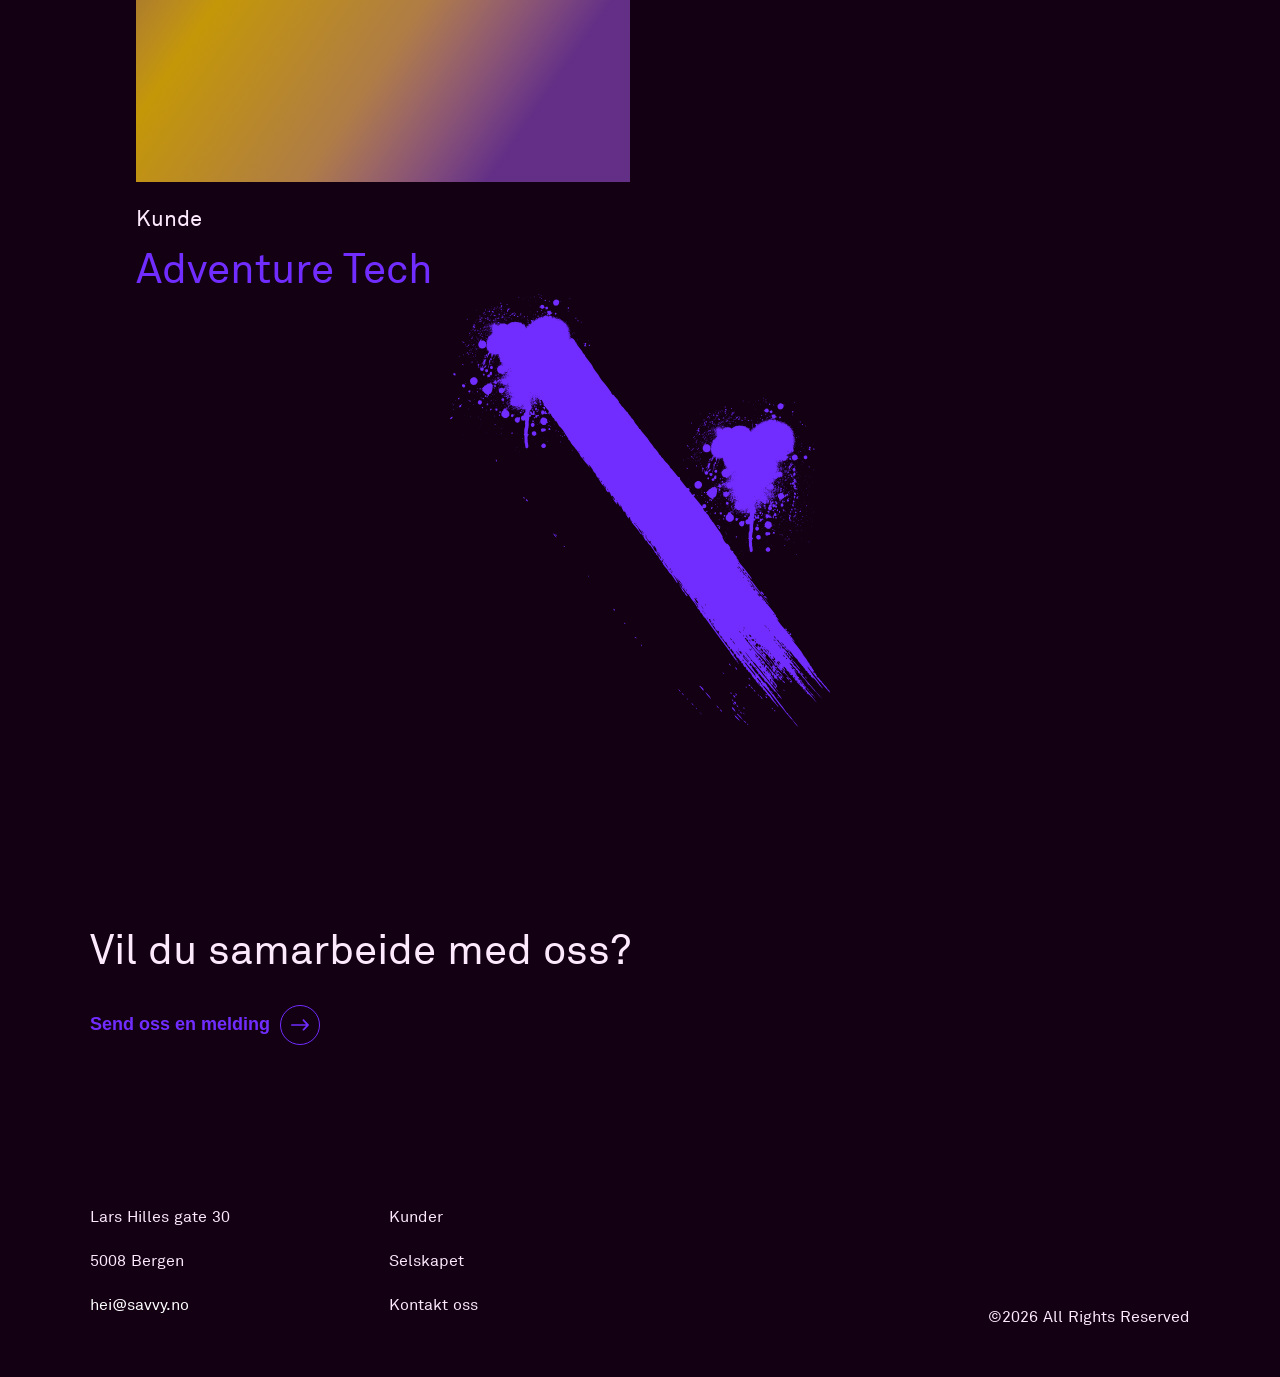
==== commit 536f4800: "auto-update: 2023-08-31 11:13:52" ====
--- a/index.html
+++ b/index.html
@@ -1 +1 @@
-<!DOCTYPE html><html lang="no"><head><meta charSet="utf-8"/><meta name="viewport" content="width=device-width, initial-scale=1.0"/><meta name="description" content="Savvy ble grunnlagt av erfarne konsulenter fra IT-bransjen med en ambisjon om å lage et selskap som er åpent og pålitelig. Alle som jobber i Savvy er også medeiere i selskapet. Dette fordi vi vet at dyktige konsulenter som har eierskap til arbeidsplassen gir det lille ekstra for at våre kunder skal lykkes."/><title>Savvy</title><meta name="next-head-count" content="4"/><link rel="preload" href="/_next/static/css/f1c32594119aad6a.css" as="style"/><link rel="stylesheet" href="/_next/static/css/f1c32594119aad6a.css" data-n-g=""/><link rel="preload" href="/_next/static/css/7d8d3334995b28ce.css" as="style"/><link rel="stylesheet" href="/_next/static/css/7d8d3334995b28ce.css" data-n-p=""/><noscript data-n-css=""></noscript><script defer="" nomodule="" src="/_next/static/chunks/polyfills-c67a75d1b6f99dc8.js"></script><script src="/_next/static/chunks/webpack-ee7e63bc15b31913.js" defer=""></script><script src="/_next/static/chunks/framework-3b5a00d5d7e8d93b.js" defer=""></script><script src="/_next/static/chunks/main-fc921147c41214cc.js" defer=""></script><script src="/_next/static/chunks/pages/_app-69fa1ad6c4965448.js" defer=""></script><script src="/_next/static/chunks/pages/index-4cced84cf60b3674.js" defer=""></script><script src="/_next/static/BL73l18x0yVhq2r8NBe9N/_buildManifest.js" defer=""></script><script src="/_next/static/BL73l18x0yVhq2r8NBe9N/_ssgManifest.js" defer=""></script></head><body><div id="__next"><div style="overflow-x:hidden;width:100%"><nav class="Nav_navbar__ThBzq"><div class="container"><div class="column"><div class="Nav_navbar__inner__kRa8U"><div class="Nav_navbar__logo__koHKZ"><a href="/"><div><img class="logo" src="/images/savvy-logo.svg" alt="Savvy logo" width="105" height="35"/></div></a></div><div class="Nav_navbar__links__BQ_xm"><div class="Nav_link-wrapper__drGbq"><a class="Nav_hover-highlight__l4go4" href="/clients"><span>Kunder</span></a></div><div class="Nav_link-wrapper__drGbq"><a class="Nav_hover-highlight__l4go4" href="/agency"><span>Selskapet</span></a></div><div class="Nav_link-wrapper__drGbq"><a class="Nav_hover-highlight__l4go4" href="/contact"><span>Kontakt oss</span></a></div></div><button class="Nav_navbar__mobile-button__c83JJ" aria-label="Open menu"><svg aria-hidden="true" focusable="false" data-prefix="far" data-icon="equals" class="svg-inline--fa fa-equals " role="img" xmlns="http://www.w3.org/2000/svg" viewBox="0 0 448 512"><path fill="currentColor" d="M408 328H40c-13.25 0-24 10.76-24 24.01S26.75 376 40 376h368c13.25 0 24-10.74 24-23.99S421.3 328 408 328zM40 184h368c13.25 0 24-10.74 24-23.99S421.3 136 408 136H40c-13.25 0-24 10.76-24 24.01S26.75 184 40 184z"></path></svg></button></div></div></div></nav><div class="content"><div><header><div class="container"><div class="row relative"><div class="image-wrapper column column--span-1/2 column--offset-1/2"><img alt="" sizes="sm:300px lg:600px" srcSet="/_next/static/chunks/images/images/header-image-1_16_100.webp 16w, /_next/static/chunks/images/images/header-image-1_32_100.webp 32w, /_next/static/chunks/images/images/header-image-1_48_100.webp 48w, /_next/static/chunks/images/images/header-image-1_64_100.webp 64w, /_next/static/chunks/images/images/header-image-1_96_100.webp 96w, /_next/static/chunks/images/images/header-image-1_128_100.webp 128w, /_next/static/chunks/images/images/header-image-1_256_100.webp 256w, /_next/static/chunks/images/images/header-image-1_384_100.webp 384w, /_next/static/chunks/images/images/header-image-1_640_100.webp 640w, /_next/static/chunks/images/images/header-image-1_750_100.webp 750w, /_next/static/chunks/images/images/header-image-1_828_100.webp 828w, /_next/static/chunks/images/images/header-image-1_1080_100.webp 1080w, /_next/static/chunks/images/images/header-image-1_1200_100.webp 1200w, /_next/static/chunks/images/images/header-image-1_1920_100.webp 1920w, /_next/static/chunks/images/images/header-image-1_2048_100.webp 2048w, /_next/static/chunks/images/images/header-image-1_3840_100.webp 3840w" src="/_next/static/chunks/images/images/header-image-1_3840_100.webp" width="628" height="790" decoding="async" data-nimg="1" loading="lazy" style="color:transparent"/><div style="position:absolute;top:0;left:0;width:100%;height:100%"><div class="row"><div class="column-2"><div class="header-text"><h1 style="display:none;opacity:0">Vi er Savvy.</h1><h1 class="AnimatedHeading_perspective-container__YC1xV">We are savvy<!-- --> <span class="AnimatedHeading_animation-enter-leave__wcwLi">people.</span></h1><a href="/agency"><button type="button" class="Button_button__30ukX Button_button--arrow__amTKK Button_button--primary__3abJe"><div>Selskapet</div><div class="Button_button__icon__0oR7I"><svg aria-hidden="true" focusable="false" data-prefix="far" data-icon="arrow-right-long" class="svg-inline--fa fa-arrow-right-long " role="img" xmlns="http://www.w3.org/2000/svg" viewBox="0 0 512 512"><path fill="currentColor" d="M335 408.1C330.3 404.3 328 398.2 328 392s2.344-12.28 7.031-16.97L430.1 280H24C10.75 280 0 269.2 0 255.1C0 242.7 10.75 232 24 232h406.1l-95.03-95.03c-9.375-9.375-9.375-24.56 0-33.94s24.56-9.375 33.94 0l136 136c9.375 9.375 9.375 24.56 0 33.94l-136 136C359.6 418.3 344.4 418.3 335 408.1z"></path></svg></div></button></a></div></div></div><img alt="" srcSet="/_next/static/chunks/images/images/graffiti_640_100.svg 1x, /_next/static/chunks/images/images/graffiti_828_100.svg 2x" src="/_next/static/chunks/images/images/graffiti_828_100.svg" width="413" height="408" decoding="async" data-nimg="1" class="graffiti-1" loading="lazy" style="color:transparent"/></div></div></div></div></header><div class="container"><div class="row"><p class="column-2 paragraph-large ingress">Vi er Savvy, seniorutviklere som er håndplukket gjennom relasjoner, der alle eier en bit av selskapet. Vi har tung kompetanse, kombinert med en klar røst. Vi skriver ikke bare kode, vi bidrar med kompetanse og tydelige meninger i prosjektene vi jobber på. </p></div></div><section><div class="container"><div class="row relative"><div class="image-wrapper column column--span-1/2 column--offset-1/2"><img alt="" sizes="sm:300px lg:600px" srcSet="/_next/static/chunks/images/images/header-image-2_16_75.webp 16w, /_next/static/chunks/images/images/header-image-2_32_75.webp 32w, /_next/static/chunks/images/images/header-image-2_48_75.webp 48w, /_next/static/chunks/images/images/header-image-2_64_75.webp 64w, /_next/static/chunks/images/images/header-image-2_96_75.webp 96w, /_next/static/chunks/images/images/header-image-2_128_75.webp 128w, /_next/static/chunks/images/images/header-image-2_256_75.webp 256w, /_next/static/chunks/images/images/header-image-2_384_75.webp 384w, /_next/static/chunks/images/images/header-image-2_640_75.webp 640w, /_next/static/chunks/images/images/header-image-2_750_75.webp 750w, /_next/static/chunks/images/images/header-image-2_828_75.webp 828w, /_next/static/chunks/images/images/header-image-2_1080_75.webp 1080w, /_next/static/chunks/images/images/header-image-2_1200_75.webp 1200w, /_next/static/chunks/images/images/header-image-2_1920_75.webp 1920w, /_next/static/chunks/images/images/header-image-2_2048_75.webp 2048w, /_next/static/chunks/images/images/header-image-2_3840_75.webp 3840w" src="/_next/static/chunks/images/images/header-image-2_3840_75.webp" width="628" height="790" decoding="async" data-nimg="1" loading="lazy" style="color:transparent"/><div style="position:absolute;top:0;left:0;width:100%;height:100%"><div style="display:grid;align-content:end;height:100%"><div style="height:130px"><div class="relative"><div class="marquee marquee--slow"><div class="marquee__track"><span class="marquee__content">.Net Core // Microsoft Azure // .Net // Javascript // HTML // DevOps // SonarQube // NUnit // Azure Devops Pipelines // ASP.NET MVC // Azure Devops // EPiServer // jQuery // CSS // Vue.js // C# // Docker // Ajax // SQL Server // Sass // Git // Domain Driven Design // Event Store // Event Sourcing // Event driven design // Event-driven architecture // Cosmos DB // .NET // Azure // CQRS // </span><span class="marquee__content">.Net Core // Microsoft Azure // .Net // Javascript // HTML // DevOps // SonarQube // NUnit // Azure Devops Pipelines // ASP.NET MVC // Azure Devops // EPiServer // jQuery // CSS // Vue.js // C# // Docker // Ajax // SQL Server // Sass // Git // Domain Driven Design // Event Store // Event Sourcing // Event driven design // Event-driven architecture // Cosmos DB // .NET // Azure // CQRS // </span></div></div></div></div><div style="height:130px"><div class="relative"><div class="marquee marquee--reverse marquee--primary"><div class="marquee__track"><span class="marquee__content">.Net Core // Microsoft Azure // .Net // Javascript // HTML // DevOps // SonarQube // NUnit // Azure Devops Pipelines // ASP.NET MVC // Azure Devops // EPiServer // jQuery // CSS // Vue.js // C# // Docker // Ajax // SQL Server // Sass // Git // Domain Driven Design // Event Store // Event Sourcing // Event driven design // Event-driven architecture // Cosmos DB // .NET // Azure // CQRS // </span><span class="marquee__content">.Net Core // Microsoft Azure // .Net // Javascript // HTML // DevOps // SonarQube // NUnit // Azure Devops Pipelines // ASP.NET MVC // Azure Devops // EPiServer // jQuery // CSS // Vue.js // C# // Docker // Ajax // SQL Server // Sass // Git // Domain Driven Design // Event Store // Event Sourcing // Event driven design // Event-driven architecture // Cosmos DB // .NET // Azure // CQRS // </span></div></div></div></div><div style="height:130px"><div class="relative"><div class="marquee marquee--fast marquee marquee--primary-dark"><div class="marquee__track"><span class="marquee__content">.Net Core // Microsoft Azure // .Net // Javascript // HTML // DevOps // SonarQube // NUnit // Azure Devops Pipelines // ASP.NET MVC // Azure Devops // EPiServer // jQuery // CSS // Vue.js // C# // Docker // Ajax // SQL Server // Sass // Git // Domain Driven Design // Event Store // Event Sourcing // Event driven design // Event-driven architecture // Cosmos DB // .NET // Azure // CQRS // </span><span class="marquee__content">.Net Core // Microsoft Azure // .Net // Javascript // HTML // DevOps // SonarQube // NUnit // Azure Devops Pipelines // ASP.NET MVC // Azure Devops // EPiServer // jQuery // CSS // Vue.js // C# // Docker // Ajax // SQL Server // Sass // Git // Domain Driven Design // Event Store // Event Sourcing // Event driven design // Event-driven architecture // Cosmos DB // .NET // Azure // CQRS // </span></div></div></div></div></div></div></div></div></div></section><section><h2 class="sr-only">Kunder</h2><div class="HorizontalScrollContainer_horizontal-scroll__P__Ue"><div class="row"><div class="column-1"><div class="HorizontalScrollContainer_horizontal-scroll__grid__TgiOM"><div class="client-card"><div class="client-card__figure"><img alt="BankID BankAxept" srcSet="/_next/static/chunks/images/images/client-background-1_640_100.svg 1x, /_next/static/chunks/images/images/client-background-1_1080_100.svg 2x" src="/_next/static/chunks/images/images/client-background-1_1080_100.svg" width="520" height="660" decoding="async" data-nimg="1" class="client-card__background" loading="lazy" style="color:transparent"/><img alt="BankID BankAxept logo" srcSet="/_next/static/chunks/images/images/bankid_640_75.svg 1x, /_next/static/chunks/images/images/bankid_1080_75.svg 2x" src="/_next/static/chunks/images/images/bankid_1080_75.svg" width="520" height="660" decoding="async" data-nimg="1" class="client-card__logo" loading="lazy" style="color:transparent"/></div><div class="client-card__body"><p>Kunde</p><span class="h3">BankID BankAxept</span></div></div><div class="client-card client-card--reverse"><div class="client-card__figure"><img alt="Fjord Tours" srcSet="/_next/static/chunks/images/images/client-background-3_640_100.svg 1x, /_next/static/chunks/images/images/client-background-3_1080_100.svg 2x" src="/_next/static/chunks/images/images/client-background-3_1080_100.svg" width="520" height="660" decoding="async" data-nimg="1" class="client-card__background" loading="lazy" style="color:transparent"/><img alt="Fjord Tours logo" srcSet="/_next/static/chunks/images/images/fjordtours_640_75.svg 1x, /_next/static/chunks/images/images/fjordtours_1080_75.svg 2x" src="/_next/static/chunks/images/images/fjordtours_1080_75.svg" width="520" height="660" decoding="async" data-nimg="1" class="client-card__logo" loading="lazy" style="color:transparent"/></div><div class="client-card__body"><p>Kunde</p><span class="h3">Fjord Tours</span></div></div><div class="client-card"><div class="client-card__figure"><img alt="DNB" srcSet="/_next/static/chunks/images/images/client-background-4_640_100.svg 1x, /_next/static/chunks/images/images/client-background-4_1080_100.svg 2x" src="/_next/static/chunks/images/images/client-background-4_1080_100.svg" width="520" height="660" decoding="async" data-nimg="1" class="client-card__background" loading="lazy" style="color:transparent"/><img alt="DNB logo" srcSet="/_next/static/chunks/images/images/dnb-logo_640_75.svg 1x, /_next/static/chunks/images/images/dnb-logo_1080_75.svg 2x" src="/_next/static/chunks/images/images/dnb-logo_1080_75.svg" width="520" height="660" decoding="async" data-nimg="1" class="client-card__logo" loading="lazy" style="color:transparent"/></div><div class="client-card__body"><p>Kunde</p><span class="h3">DNB</span></div></div><div class="client-card client-card--reverse"><div class="client-card__figure"><img alt="Sbanken" srcSet="/_next/static/chunks/images/images/client-background-2_640_100.svg 1x, /_next/static/chunks/images/images/client-background-2_1080_100.svg 2x" src="/_next/static/chunks/images/images/client-background-2_1080_100.svg" width="520" height="660" decoding="async" data-nimg="1" class="client-card__background" loading="lazy" style="color:transparent"/><img alt="Sbanken logo" srcSet="/_next/static/chunks/images/images/Sbanken_logo_640_75.svg 1x, /_next/static/chunks/images/images/Sbanken_logo_1080_75.svg 2x" src="/_next/static/chunks/images/images/Sbanken_logo_1080_75.svg" width="520" height="660" decoding="async" data-nimg="1" class="client-card__logo" loading="lazy" style="color:transparent"/></div><div class="client-card__body"><p>Kunde</p><span class="h3">Sbanken</span></div></div><div class="client-card"><div class="client-card__figure"><img alt="Adventure Tech" srcSet="/_next/static/chunks/images/images/client-background-4_640_100.svg 1x, /_next/static/chunks/images/images/client-background-4_1080_100.svg 2x" src="/_next/static/chunks/images/images/client-background-4_1080_100.svg" width="520" height="660" decoding="async" data-nimg="1" class="client-card__background" loading="lazy" style="color:transparent"/><img alt="Adventure Tech logo" srcSet="/_next/static/chunks/images/images/adventure_tech_logo_640_75.svg 1x, /_next/static/chunks/images/images/adventure_tech_logo_1080_75.svg 2x" src="/_next/static/chunks/images/images/adventure_tech_logo_1080_75.svg" width="520" height="660" decoding="async" data-nimg="1" class="client-card__logo" loading="lazy" style="color:transparent"/></div><div class="client-card__body"><p>Kunde</p><span class="h3">Adventure Tech</span></div></div></div></div></div></div><img alt="" srcSet="/_next/static/chunks/images/images/graffiti_2_384_100.svg 1x, /_next/static/chunks/images/images/graffiti_2_828_100.svg 2x" src="/_next/static/chunks/images/images/graffiti_2_828_100.svg" width="379" height="431" decoding="async" data-nimg="1" class="graffiti-2" loading="lazy" style="color:transparent"/></section></div></div><footer class="container Footer_footer__Dhw_9"><div><div class="column Footer_footer__cta__gRlGs"><h3 class="color-secondary">Vil du samarbeide med oss?</h3><button type="button" class="Button_button__30ukX Button_button--arrow__amTKK Button_button--primary__3abJe"><div>Send oss en melding</div><div class="Button_button__icon__0oR7I"><svg aria-hidden="true" focusable="false" data-prefix="far" data-icon="arrow-right-long" class="svg-inline--fa fa-arrow-right-long " role="img" xmlns="http://www.w3.org/2000/svg" viewBox="0 0 512 512"><path fill="currentColor" d="M335 408.1C330.3 404.3 328 398.2 328 392s2.344-12.28 7.031-16.97L430.1 280H24C10.75 280 0 269.2 0 255.1C0 242.7 10.75 232 24 232h406.1l-95.03-95.03c-9.375-9.375-9.375-24.56 0-33.94s24.56-9.375 33.94 0l136 136c9.375 9.375 9.375 24.56 0 33.94l-136 136C359.6 418.3 344.4 418.3 335 408.1z"></path></svg></div></button></div></div><div class="row"><div class="column Footer_footer__bottom__dL6zN"><div class="Footer_footer__grid__FD8Q8"><address class="Footer_address__eL5jE"><div>Lars Hilles gate 30</div><div>5008 Bergen</div><div><a class="color-white Footer_a__Wptkm" href="mailto:hei@savvy.no">hei@savvy.no</a></div></address><nav class="Footer_links___OZQm"><a class="color-secondary" href="/clients">Kunder</a><a class="color-secondary" href="/agency">Selskapet</a><a class="color-secondary" href="/contact">Kontakt oss</a></nav></div><div class="copyright">©<!-- -->2023<!-- --> All Rights Reserved</div></div></div></footer></div></div><script id="__NEXT_DATA__" type="application/json">{"props":{"pageProps":{"skills":[".Net Core","Microsoft Azure",".Net","Javascript","HTML","DevOps","SonarQube","NUnit","Azure Devops Pipelines","ASP.NET MVC","Azure Devops","EPiServer","jQuery","CSS","Vue.js","C#","Docker","Ajax","SQL Server","Sass","Git","Domain Driven Design","Event Store","Event Sourcing","Event driven design","Event-driven architecture","Cosmos DB",".NET","Azure","CQRS"]},"__N_SSG":true},"page":"/","query":{},"buildId":"BL73l18x0yVhq2r8NBe9N","isFallback":false,"gsp":true,"scriptLoader":[]}</script></body></html>+<!DOCTYPE html><html lang="no"><head><meta charSet="utf-8"/><meta name="viewport" content="width=device-width, initial-scale=1.0"/><meta name="description" content="Savvy ble grunnlagt av erfarne konsulenter fra IT-bransjen med en ambisjon om å lage et selskap som er åpent og pålitelig. Alle som jobber i Savvy er også medeiere i selskapet. Dette fordi vi vet at dyktige konsulenter som har eierskap til arbeidsplassen gir det lille ekstra for at våre kunder skal lykkes."/><title>Savvy</title><meta name="next-head-count" content="4"/><link rel="preload" href="/_next/static/css/f1c32594119aad6a.css" as="style"/><link rel="stylesheet" href="/_next/static/css/f1c32594119aad6a.css" data-n-g=""/><link rel="preload" href="/_next/static/css/7d8d3334995b28ce.css" as="style"/><link rel="stylesheet" href="/_next/static/css/7d8d3334995b28ce.css" data-n-p=""/><noscript data-n-css=""></noscript><script defer="" nomodule="" src="/_next/static/chunks/polyfills-c67a75d1b6f99dc8.js"></script><script src="/_next/static/chunks/webpack-ee7e63bc15b31913.js" defer=""></script><script src="/_next/static/chunks/framework-3b5a00d5d7e8d93b.js" defer=""></script><script src="/_next/static/chunks/main-fc921147c41214cc.js" defer=""></script><script src="/_next/static/chunks/pages/_app-19b1ab5e2b4b012c.js" defer=""></script><script src="/_next/static/chunks/pages/index-4cced84cf60b3674.js" defer=""></script><script src="/_next/static/1k8PYZJ7sD8DBb9qZWdVW/_buildManifest.js" defer=""></script><script src="/_next/static/1k8PYZJ7sD8DBb9qZWdVW/_ssgManifest.js" defer=""></script></head><body><div id="__next"><div style="overflow-x:hidden;width:100%"><nav class="Nav_navbar__ThBzq"><div class="container"><div class="column"><div class="Nav_navbar__inner__kRa8U"><div class="Nav_navbar__logo__koHKZ"><a href="/"><div><img class="logo" src="/images/savvy-logo.svg" alt="Savvy logo" width="105" height="35"/></div></a></div><div class="Nav_navbar__links__BQ_xm"><div class="Nav_link-wrapper__drGbq"><a class="Nav_hover-highlight__l4go4" href="/clients"><span>Kunder</span></a></div><div class="Nav_link-wrapper__drGbq"><a class="Nav_hover-highlight__l4go4" href="/agency"><span>Selskapet</span></a></div><div class="Nav_link-wrapper__drGbq"><a class="Nav_hover-highlight__l4go4" href="/contact"><span>Kontakt oss</span></a></div></div><button class="Nav_navbar__mobile-button__c83JJ" aria-label="Open menu"><svg aria-hidden="true" focusable="false" data-prefix="far" data-icon="equals" class="svg-inline--fa fa-equals " role="img" xmlns="http://www.w3.org/2000/svg" viewBox="0 0 448 512"><path fill="currentColor" d="M408 328H40c-13.25 0-24 10.76-24 24.01S26.75 376 40 376h368c13.25 0 24-10.74 24-23.99S421.3 328 408 328zM40 184h368c13.25 0 24-10.74 24-23.99S421.3 136 408 136H40c-13.25 0-24 10.76-24 24.01S26.75 184 40 184z"></path></svg></button></div></div></div></nav><div class="content"><div><header><div class="container"><div class="row relative"><div class="image-wrapper column column--span-1/2 column--offset-1/2"><img alt="" sizes="sm:300px lg:600px" srcSet="/_next/static/chunks/images/images/header-image-1_16_100.webp 16w, /_next/static/chunks/images/images/header-image-1_32_100.webp 32w, /_next/static/chunks/images/images/header-image-1_48_100.webp 48w, /_next/static/chunks/images/images/header-image-1_64_100.webp 64w, /_next/static/chunks/images/images/header-image-1_96_100.webp 96w, /_next/static/chunks/images/images/header-image-1_128_100.webp 128w, /_next/static/chunks/images/images/header-image-1_256_100.webp 256w, /_next/static/chunks/images/images/header-image-1_384_100.webp 384w, /_next/static/chunks/images/images/header-image-1_640_100.webp 640w, /_next/static/chunks/images/images/header-image-1_750_100.webp 750w, /_next/static/chunks/images/images/header-image-1_828_100.webp 828w, /_next/static/chunks/images/images/header-image-1_1080_100.webp 1080w, /_next/static/chunks/images/images/header-image-1_1200_100.webp 1200w, /_next/static/chunks/images/images/header-image-1_1920_100.webp 1920w, /_next/static/chunks/images/images/header-image-1_2048_100.webp 2048w, /_next/static/chunks/images/images/header-image-1_3840_100.webp 3840w" src="/_next/static/chunks/images/images/header-image-1_3840_100.webp" width="628" height="790" decoding="async" data-nimg="1" loading="lazy" style="color:transparent"/><div style="position:absolute;top:0;left:0;width:100%;height:100%"><div class="row"><div class="column-2"><div class="header-text"><h1 style="display:none;opacity:0">Vi er Savvy.</h1><h1 class="AnimatedHeading_perspective-container__YC1xV">We are savvy<!-- --> <span class="AnimatedHeading_animation-enter-leave__wcwLi">people.</span></h1><a href="/agency"><button type="button" class="Button_button__30ukX Button_button--arrow__amTKK Button_button--primary__3abJe"><div>Selskapet</div><div class="Button_button__icon__0oR7I"><svg aria-hidden="true" focusable="false" data-prefix="far" data-icon="arrow-right-long" class="svg-inline--fa fa-arrow-right-long " role="img" xmlns="http://www.w3.org/2000/svg" viewBox="0 0 512 512"><path fill="currentColor" d="M335 408.1C330.3 404.3 328 398.2 328 392s2.344-12.28 7.031-16.97L430.1 280H24C10.75 280 0 269.2 0 255.1C0 242.7 10.75 232 24 232h406.1l-95.03-95.03c-9.375-9.375-9.375-24.56 0-33.94s24.56-9.375 33.94 0l136 136c9.375 9.375 9.375 24.56 0 33.94l-136 136C359.6 418.3 344.4 418.3 335 408.1z"></path></svg></div></button></a></div></div></div><img alt="" srcSet="/_next/static/chunks/images/images/graffiti_640_100.svg 1x, /_next/static/chunks/images/images/graffiti_828_100.svg 2x" src="/_next/static/chunks/images/images/graffiti_828_100.svg" width="413" height="408" decoding="async" data-nimg="1" class="graffiti-1" loading="lazy" style="color:transparent"/></div></div></div></div></header><div class="container"><div class="row"><p class="column-2 paragraph-large ingress">Vi er Savvy, seniorutviklere som er håndplukket gjennom relasjoner, der alle eier en bit av selskapet. Vi har tung kompetanse, kombinert med en klar røst. Vi skriver ikke bare kode, vi bidrar med kompetanse og tydelige meninger i prosjektene vi jobber på. </p></div></div><section><div class="container"><div class="row relative"><div class="image-wrapper column column--span-1/2 column--offset-1/2"><img alt="" sizes="sm:300px lg:600px" srcSet="/_next/static/chunks/images/images/header-image-2_16_75.webp 16w, /_next/static/chunks/images/images/header-image-2_32_75.webp 32w, /_next/static/chunks/images/images/header-image-2_48_75.webp 48w, /_next/static/chunks/images/images/header-image-2_64_75.webp 64w, /_next/static/chunks/images/images/header-image-2_96_75.webp 96w, /_next/static/chunks/images/images/header-image-2_128_75.webp 128w, /_next/static/chunks/images/images/header-image-2_256_75.webp 256w, /_next/static/chunks/images/images/header-image-2_384_75.webp 384w, /_next/static/chunks/images/images/header-image-2_640_75.webp 640w, /_next/static/chunks/images/images/header-image-2_750_75.webp 750w, /_next/static/chunks/images/images/header-image-2_828_75.webp 828w, /_next/static/chunks/images/images/header-image-2_1080_75.webp 1080w, /_next/static/chunks/images/images/header-image-2_1200_75.webp 1200w, /_next/static/chunks/images/images/header-image-2_1920_75.webp 1920w, /_next/static/chunks/images/images/header-image-2_2048_75.webp 2048w, /_next/static/chunks/images/images/header-image-2_3840_75.webp 3840w" src="/_next/static/chunks/images/images/header-image-2_3840_75.webp" width="628" height="790" decoding="async" data-nimg="1" loading="lazy" style="color:transparent"/><div style="position:absolute;top:0;left:0;width:100%;height:100%"><div style="display:grid;align-content:end;height:100%"><div style="height:130px"><div class="relative"><div class="marquee marquee--slow"><div class="marquee__track"><span class="marquee__content">Firebase // Angular // JavaScript // TypeScript // SCSS // Node.JS // Material UI // Cloud Functions // RxJS // React // .NET // .Net Framework // Integrasjoner // MVC // Redux // MSSQL // IIS // SQL Server // .NET Core // Elasticsearch // Docker // PostgreSQL // Azure Cognitive Search // Azure // Azure DevOps // Vue.js // GraphQL // Prisma // Doppler // Heroku // </span><span class="marquee__content">Firebase // Angular // JavaScript // TypeScript // SCSS // Node.JS // Material UI // Cloud Functions // RxJS // React // .NET // .Net Framework // Integrasjoner // MVC // Redux // MSSQL // IIS // SQL Server // .NET Core // Elasticsearch // Docker // PostgreSQL // Azure Cognitive Search // Azure // Azure DevOps // Vue.js // GraphQL // Prisma // Doppler // Heroku // </span></div></div></div></div><div style="height:130px"><div class="relative"><div class="marquee marquee--reverse marquee--primary"><div class="marquee__track"><span class="marquee__content">Firebase // Angular // JavaScript // TypeScript // SCSS // Node.JS // Material UI // Cloud Functions // RxJS // React // .NET // .Net Framework // Integrasjoner // MVC // Redux // MSSQL // IIS // SQL Server // .NET Core // Elasticsearch // Docker // PostgreSQL // Azure Cognitive Search // Azure // Azure DevOps // Vue.js // GraphQL // Prisma // Doppler // Heroku // </span><span class="marquee__content">Firebase // Angular // JavaScript // TypeScript // SCSS // Node.JS // Material UI // Cloud Functions // RxJS // React // .NET // .Net Framework // Integrasjoner // MVC // Redux // MSSQL // IIS // SQL Server // .NET Core // Elasticsearch // Docker // PostgreSQL // Azure Cognitive Search // Azure // Azure DevOps // Vue.js // GraphQL // Prisma // Doppler // Heroku // </span></div></div></div></div><div style="height:130px"><div class="relative"><div class="marquee marquee--fast marquee marquee--primary-dark"><div class="marquee__track"><span class="marquee__content">Firebase // Angular // JavaScript // TypeScript // SCSS // Node.JS // Material UI // Cloud Functions // RxJS // React // .NET // .Net Framework // Integrasjoner // MVC // Redux // MSSQL // IIS // SQL Server // .NET Core // Elasticsearch // Docker // PostgreSQL // Azure Cognitive Search // Azure // Azure DevOps // Vue.js // GraphQL // Prisma // Doppler // Heroku // </span><span class="marquee__content">Firebase // Angular // JavaScript // TypeScript // SCSS // Node.JS // Material UI // Cloud Functions // RxJS // React // .NET // .Net Framework // Integrasjoner // MVC // Redux // MSSQL // IIS // SQL Server // .NET Core // Elasticsearch // Docker // PostgreSQL // Azure Cognitive Search // Azure // Azure DevOps // Vue.js // GraphQL // Prisma // Doppler // Heroku // </span></div></div></div></div></div></div></div></div></div></section><section><h2 class="sr-only">Kunder</h2><div class="HorizontalScrollContainer_horizontal-scroll__P__Ue"><div class="row"><div class="column-1"><div class="HorizontalScrollContainer_horizontal-scroll__grid__TgiOM"><div class="client-card"><div class="client-card__figure"><img alt="BankID BankAxept" srcSet="/_next/static/chunks/images/images/client-background-1_640_100.svg 1x, /_next/static/chunks/images/images/client-background-1_1080_100.svg 2x" src="/_next/static/chunks/images/images/client-background-1_1080_100.svg" width="520" height="660" decoding="async" data-nimg="1" class="client-card__background" loading="lazy" style="color:transparent"/><img alt="BankID BankAxept logo" srcSet="/_next/static/chunks/images/images/bankid_640_75.svg 1x, /_next/static/chunks/images/images/bankid_1080_75.svg 2x" src="/_next/static/chunks/images/images/bankid_1080_75.svg" width="520" height="660" decoding="async" data-nimg="1" class="client-card__logo" loading="lazy" style="color:transparent"/></div><div class="client-card__body"><p>Kunde</p><span class="h3">BankID BankAxept</span></div></div><div class="client-card client-card--reverse"><div class="client-card__figure"><img alt="Fjord Tours" srcSet="/_next/static/chunks/images/images/client-background-3_640_100.svg 1x, /_next/static/chunks/images/images/client-background-3_1080_100.svg 2x" src="/_next/static/chunks/images/images/client-background-3_1080_100.svg" width="520" height="660" decoding="async" data-nimg="1" class="client-card__background" loading="lazy" style="color:transparent"/><img alt="Fjord Tours logo" srcSet="/_next/static/chunks/images/images/fjordtours_640_75.svg 1x, /_next/static/chunks/images/images/fjordtours_1080_75.svg 2x" src="/_next/static/chunks/images/images/fjordtours_1080_75.svg" width="520" height="660" decoding="async" data-nimg="1" class="client-card__logo" loading="lazy" style="color:transparent"/></div><div class="client-card__body"><p>Kunde</p><span class="h3">Fjord Tours</span></div></div><div class="client-card"><div class="client-card__figure"><img alt="DNB" srcSet="/_next/static/chunks/images/images/client-background-4_640_100.svg 1x, /_next/static/chunks/images/images/client-background-4_1080_100.svg 2x" src="/_next/static/chunks/images/images/client-background-4_1080_100.svg" width="520" height="660" decoding="async" data-nimg="1" class="client-card__background" loading="lazy" style="color:transparent"/><img alt="DNB logo" srcSet="/_next/static/chunks/images/images/dnb-logo_640_75.svg 1x, /_next/static/chunks/images/images/dnb-logo_1080_75.svg 2x" src="/_next/static/chunks/images/images/dnb-logo_1080_75.svg" width="520" height="660" decoding="async" data-nimg="1" class="client-card__logo" loading="lazy" style="color:transparent"/></div><div class="client-card__body"><p>Kunde</p><span class="h3">DNB</span></div></div><div class="client-card client-card--reverse"><div class="client-card__figure"><img alt="Sbanken" srcSet="/_next/static/chunks/images/images/client-background-2_640_100.svg 1x, /_next/static/chunks/images/images/client-background-2_1080_100.svg 2x" src="/_next/static/chunks/images/images/client-background-2_1080_100.svg" width="520" height="660" decoding="async" data-nimg="1" class="client-card__background" loading="lazy" style="color:transparent"/><img alt="Sbanken logo" srcSet="/_next/static/chunks/images/images/Sbanken_logo_640_75.svg 1x, /_next/static/chunks/images/images/Sbanken_logo_1080_75.svg 2x" src="/_next/static/chunks/images/images/Sbanken_logo_1080_75.svg" width="520" height="660" decoding="async" data-nimg="1" class="client-card__logo" loading="lazy" style="color:transparent"/></div><div class="client-card__body"><p>Kunde</p><span class="h3">Sbanken</span></div></div><div class="client-card"><div class="client-card__figure"><img alt="Adventure Tech" srcSet="/_next/static/chunks/images/images/client-background-4_640_100.svg 1x, /_next/static/chunks/images/images/client-background-4_1080_100.svg 2x" src="/_next/static/chunks/images/images/client-background-4_1080_100.svg" width="520" height="660" decoding="async" data-nimg="1" class="client-card__background" loading="lazy" style="color:transparent"/><img alt="Adventure Tech logo" srcSet="/_next/static/chunks/images/images/adventure_tech_logo_640_75.svg 1x, /_next/static/chunks/images/images/adventure_tech_logo_1080_75.svg 2x" src="/_next/static/chunks/images/images/adventure_tech_logo_1080_75.svg" width="520" height="660" decoding="async" data-nimg="1" class="client-card__logo" loading="lazy" style="color:transparent"/></div><div class="client-card__body"><p>Kunde</p><span class="h3">Adventure Tech</span></div></div></div></div></div></div><img alt="" srcSet="/_next/static/chunks/images/images/graffiti_2_384_100.svg 1x, /_next/static/chunks/images/images/graffiti_2_828_100.svg 2x" src="/_next/static/chunks/images/images/graffiti_2_828_100.svg" width="379" height="431" decoding="async" data-nimg="1" class="graffiti-2" loading="lazy" style="color:transparent"/></section></div></div><footer class="container Footer_footer__Dhw_9"><div><div class="column Footer_footer__cta__gRlGs"><h3 class="color-secondary">Vil du samarbeide med oss?</h3><button type="button" class="Button_button__30ukX Button_button--arrow__amTKK Button_button--primary__3abJe"><div>Send oss en melding</div><div class="Button_button__icon__0oR7I"><svg aria-hidden="true" focusable="false" data-prefix="far" data-icon="arrow-right-long" class="svg-inline--fa fa-arrow-right-long " role="img" xmlns="http://www.w3.org/2000/svg" viewBox="0 0 512 512"><path fill="currentColor" d="M335 408.1C330.3 404.3 328 398.2 328 392s2.344-12.28 7.031-16.97L430.1 280H24C10.75 280 0 269.2 0 255.1C0 242.7 10.75 232 24 232h406.1l-95.03-95.03c-9.375-9.375-9.375-24.56 0-33.94s24.56-9.375 33.94 0l136 136c9.375 9.375 9.375 24.56 0 33.94l-136 136C359.6 418.3 344.4 418.3 335 408.1z"></path></svg></div></button></div></div><div class="row"><div class="column Footer_footer__bottom__dL6zN"><div class="Footer_footer__grid__FD8Q8"><address class="Footer_address__eL5jE"><div>Lars Hilles gate 30</div><div>5008 Bergen</div><div><a class="color-white Footer_a__Wptkm" href="mailto:hei@savvy.no">hei@savvy.no</a></div></address><nav class="Footer_links___OZQm"><a class="color-secondary" href="/clients">Kunder</a><a class="color-secondary" href="/agency">Selskapet</a><a class="color-secondary" href="/contact">Kontakt oss</a></nav></div><div class="copyright">©<!-- -->2023<!-- --> All Rights Reserved</div></div></div></footer></div></div><script id="__NEXT_DATA__" type="application/json">{"props":{"pageProps":{"skills":["Firebase","Angular","JavaScript","TypeScript","SCSS","Node.JS","Material UI","Cloud Functions","RxJS","React",".NET",".Net Framework","Integrasjoner","MVC","Redux","MSSQL","IIS","SQL Server",".NET Core","Elasticsearch","Docker","PostgreSQL","Azure Cognitive Search","Azure","Azure DevOps","Vue.js","GraphQL","Prisma","Doppler","Heroku"]},"__N_SSG":true},"page":"/","query":{},"buildId":"1k8PYZJ7sD8DBb9qZWdVW","isFallback":false,"gsp":true,"scriptLoader":[]}</script></body></html>
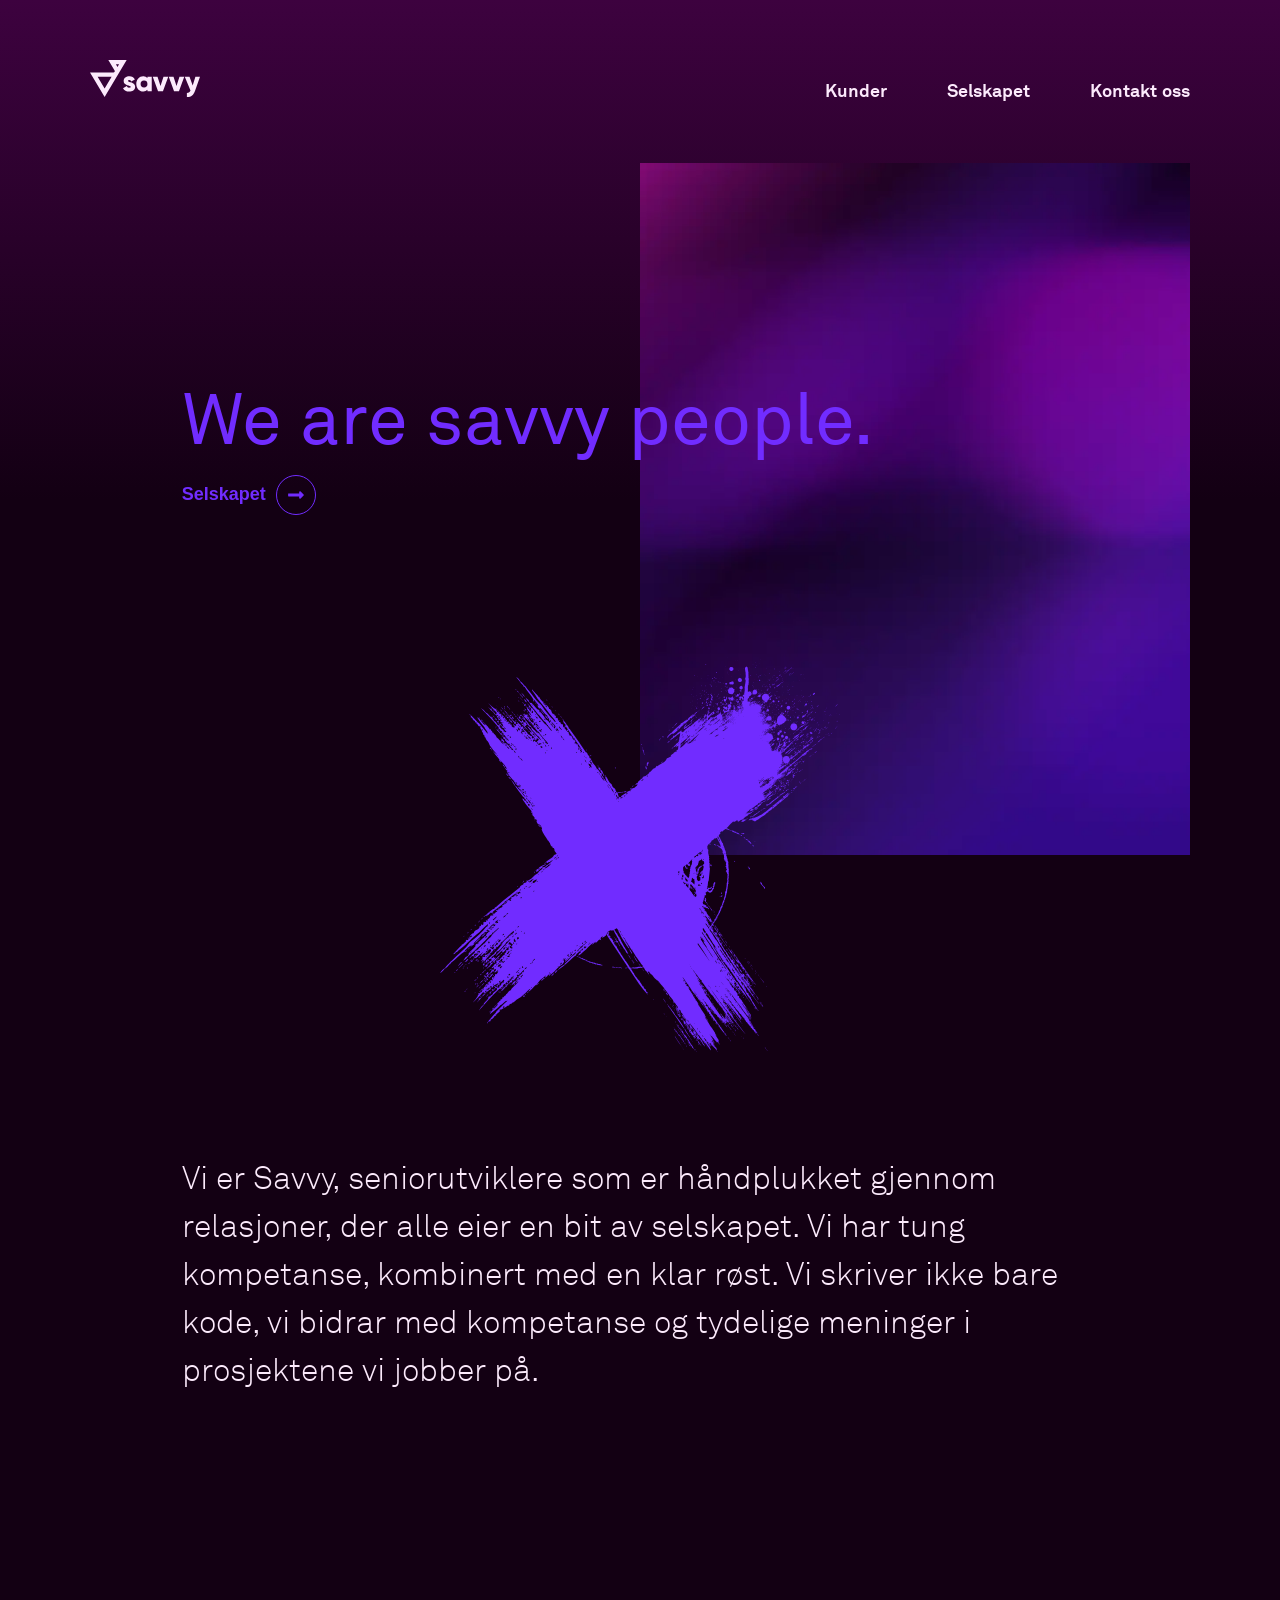
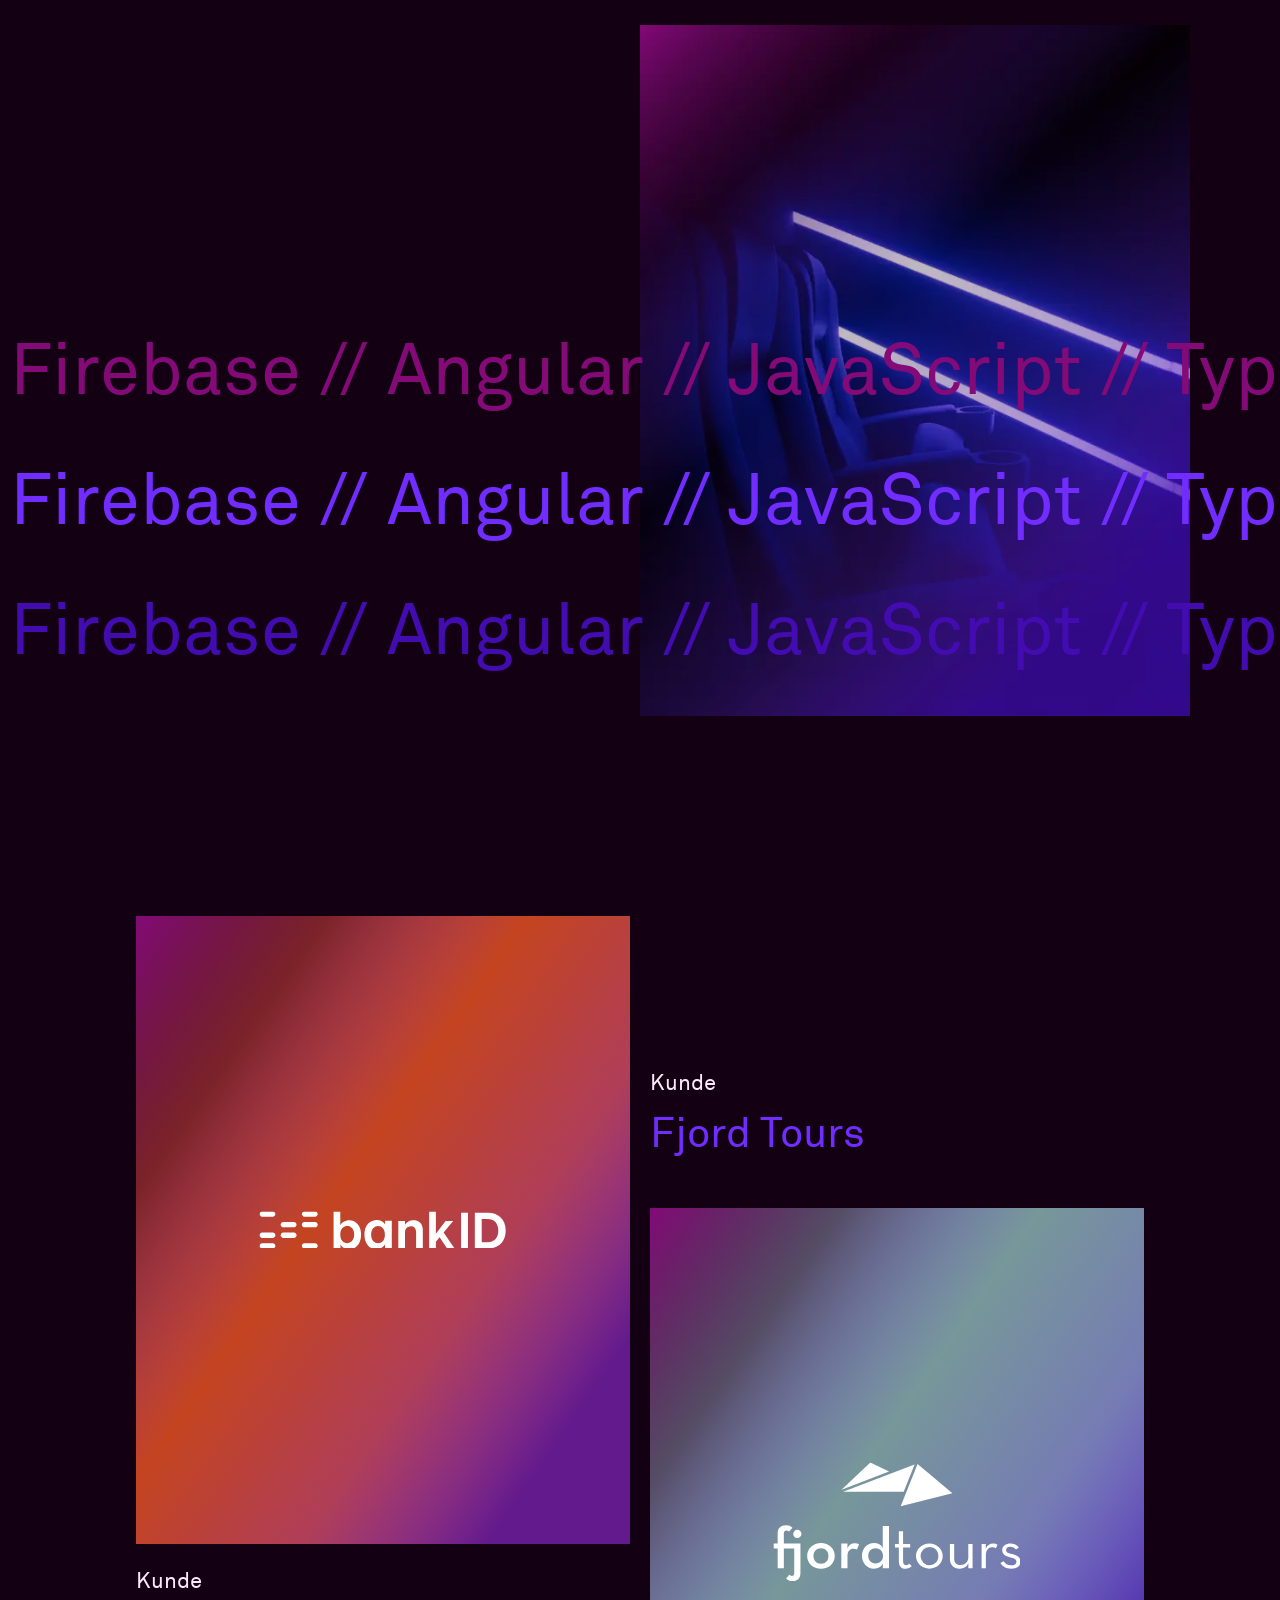
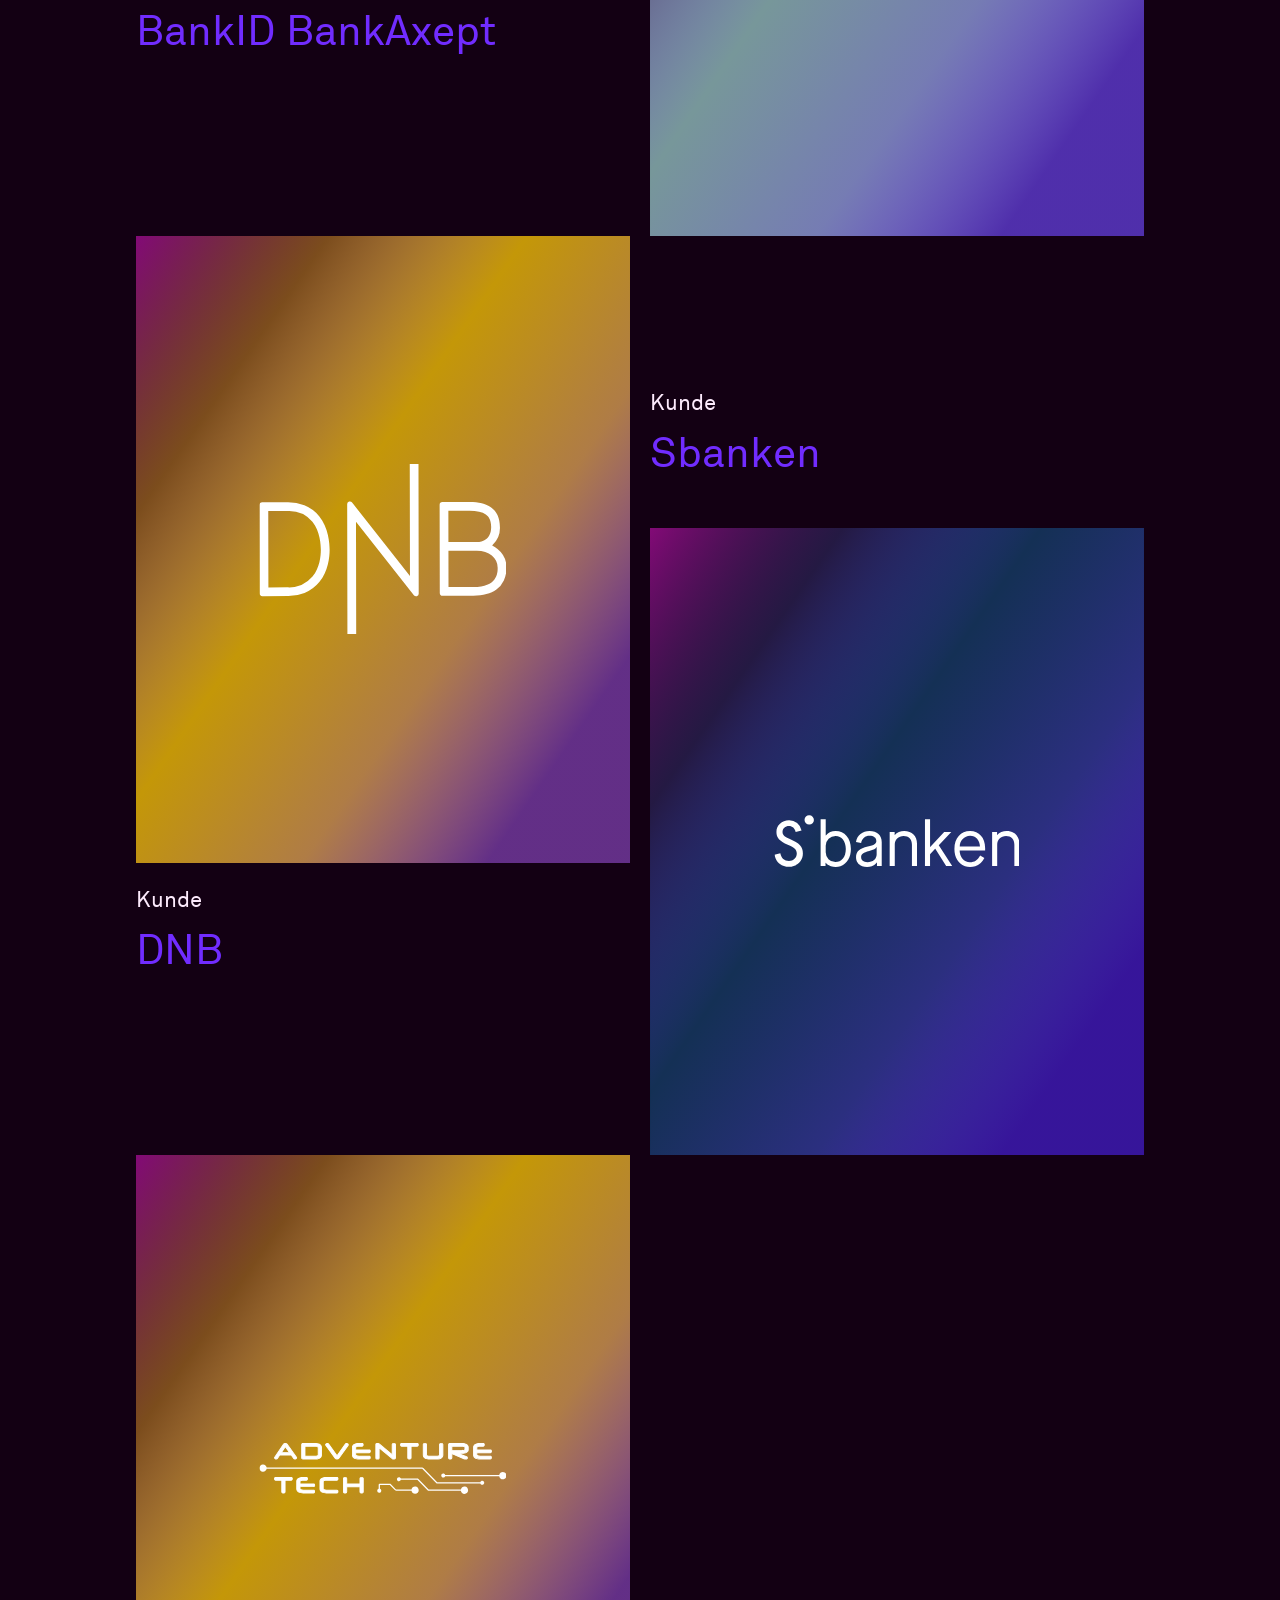
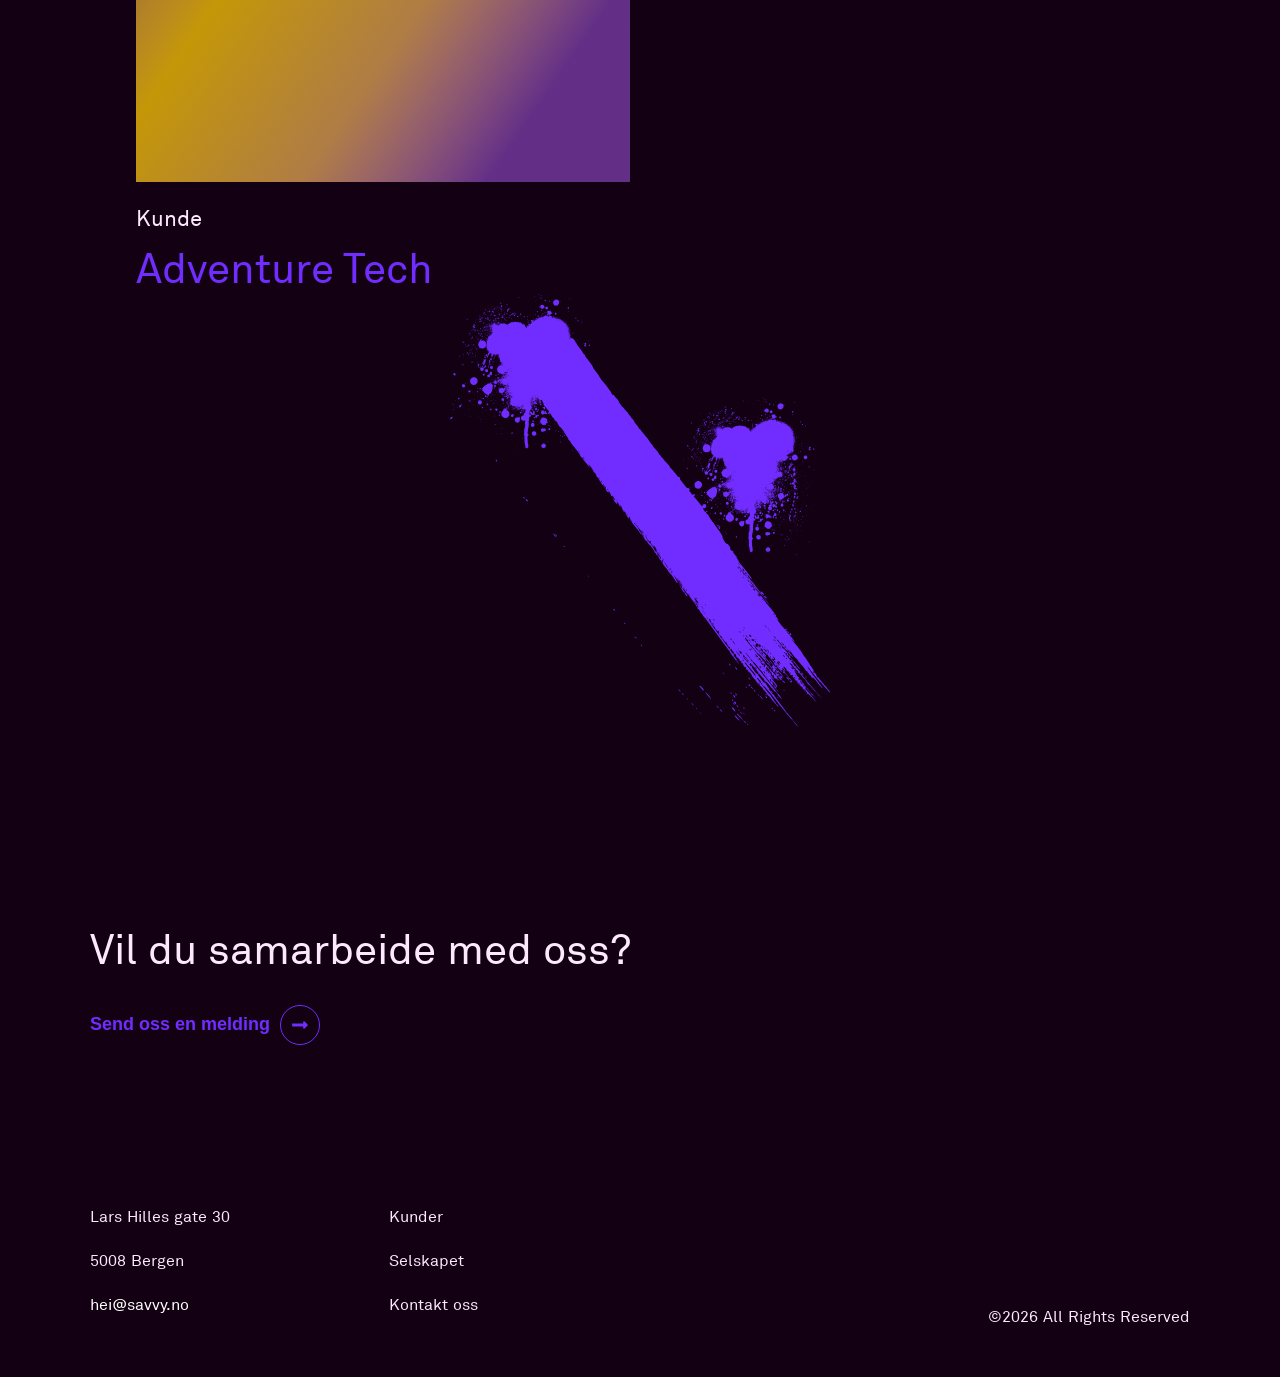
==== commit 603892e3: "auto-update: 2023-09-28 11:22:07" ====
--- a/index.html
+++ b/index.html
@@ -1 +1 @@
-<!DOCTYPE html><html lang="no"><head><meta charSet="utf-8"/><meta name="viewport" content="width=device-width, initial-scale=1.0"/><meta name="description" content="Savvy ble grunnlagt av erfarne konsulenter fra IT-bransjen med en ambisjon om å lage et selskap som er åpent og pålitelig. Alle som jobber i Savvy er også medeiere i selskapet. Dette fordi vi vet at dyktige konsulenter som har eierskap til arbeidsplassen gir det lille ekstra for at våre kunder skal lykkes."/><title>Savvy</title><meta name="next-head-count" content="4"/><link rel="preload" href="/_next/static/css/f1c32594119aad6a.css" as="style"/><link rel="stylesheet" href="/_next/static/css/f1c32594119aad6a.css" data-n-g=""/><link rel="preload" href="/_next/static/css/7d8d3334995b28ce.css" as="style"/><link rel="stylesheet" href="/_next/static/css/7d8d3334995b28ce.css" data-n-p=""/><noscript data-n-css=""></noscript><script defer="" nomodule="" src="/_next/static/chunks/polyfills-c67a75d1b6f99dc8.js"></script><script src="/_next/static/chunks/webpack-ee7e63bc15b31913.js" defer=""></script><script src="/_next/static/chunks/framework-3b5a00d5d7e8d93b.js" defer=""></script><script src="/_next/static/chunks/main-fc921147c41214cc.js" defer=""></script><script src="/_next/static/chunks/pages/_app-19b1ab5e2b4b012c.js" defer=""></script><script src="/_next/static/chunks/pages/index-4cced84cf60b3674.js" defer=""></script><script src="/_next/static/1k8PYZJ7sD8DBb9qZWdVW/_buildManifest.js" defer=""></script><script src="/_next/static/1k8PYZJ7sD8DBb9qZWdVW/_ssgManifest.js" defer=""></script></head><body><div id="__next"><div style="overflow-x:hidden;width:100%"><nav class="Nav_navbar__ThBzq"><div class="container"><div class="column"><div class="Nav_navbar__inner__kRa8U"><div class="Nav_navbar__logo__koHKZ"><a href="/"><div><img class="logo" src="/images/savvy-logo.svg" alt="Savvy logo" width="105" height="35"/></div></a></div><div class="Nav_navbar__links__BQ_xm"><div class="Nav_link-wrapper__drGbq"><a class="Nav_hover-highlight__l4go4" href="/clients"><span>Kunder</span></a></div><div class="Nav_link-wrapper__drGbq"><a class="Nav_hover-highlight__l4go4" href="/agency"><span>Selskapet</span></a></div><div class="Nav_link-wrapper__drGbq"><a class="Nav_hover-highlight__l4go4" href="/contact"><span>Kontakt oss</span></a></div></div><button class="Nav_navbar__mobile-button__c83JJ" aria-label="Open menu"><svg aria-hidden="true" focusable="false" data-prefix="far" data-icon="equals" class="svg-inline--fa fa-equals " role="img" xmlns="http://www.w3.org/2000/svg" viewBox="0 0 448 512"><path fill="currentColor" d="M408 328H40c-13.25 0-24 10.76-24 24.01S26.75 376 40 376h368c13.25 0 24-10.74 24-23.99S421.3 328 408 328zM40 184h368c13.25 0 24-10.74 24-23.99S421.3 136 408 136H40c-13.25 0-24 10.76-24 24.01S26.75 184 40 184z"></path></svg></button></div></div></div></nav><div class="content"><div><header><div class="container"><div class="row relative"><div class="image-wrapper column column--span-1/2 column--offset-1/2"><img alt="" sizes="sm:300px lg:600px" srcSet="/_next/static/chunks/images/images/header-image-1_16_100.webp 16w, /_next/static/chunks/images/images/header-image-1_32_100.webp 32w, /_next/static/chunks/images/images/header-image-1_48_100.webp 48w, /_next/static/chunks/images/images/header-image-1_64_100.webp 64w, /_next/static/chunks/images/images/header-image-1_96_100.webp 96w, /_next/static/chunks/images/images/header-image-1_128_100.webp 128w, /_next/static/chunks/images/images/header-image-1_256_100.webp 256w, /_next/static/chunks/images/images/header-image-1_384_100.webp 384w, /_next/static/chunks/images/images/header-image-1_640_100.webp 640w, /_next/static/chunks/images/images/header-image-1_750_100.webp 750w, /_next/static/chunks/images/images/header-image-1_828_100.webp 828w, /_next/static/chunks/images/images/header-image-1_1080_100.webp 1080w, /_next/static/chunks/images/images/header-image-1_1200_100.webp 1200w, /_next/static/chunks/images/images/header-image-1_1920_100.webp 1920w, /_next/static/chunks/images/images/header-image-1_2048_100.webp 2048w, /_next/static/chunks/images/images/header-image-1_3840_100.webp 3840w" src="/_next/static/chunks/images/images/header-image-1_3840_100.webp" width="628" height="790" decoding="async" data-nimg="1" loading="lazy" style="color:transparent"/><div style="position:absolute;top:0;left:0;width:100%;height:100%"><div class="row"><div class="column-2"><div class="header-text"><h1 style="display:none;opacity:0">Vi er Savvy.</h1><h1 class="AnimatedHeading_perspective-container__YC1xV">We are savvy<!-- --> <span class="AnimatedHeading_animation-enter-leave__wcwLi">people.</span></h1><a href="/agency"><button type="button" class="Button_button__30ukX Button_button--arrow__amTKK Button_button--primary__3abJe"><div>Selskapet</div><div class="Button_button__icon__0oR7I"><svg aria-hidden="true" focusable="false" data-prefix="far" data-icon="arrow-right-long" class="svg-inline--fa fa-arrow-right-long " role="img" xmlns="http://www.w3.org/2000/svg" viewBox="0 0 512 512"><path fill="currentColor" d="M335 408.1C330.3 404.3 328 398.2 328 392s2.344-12.28 7.031-16.97L430.1 280H24C10.75 280 0 269.2 0 255.1C0 242.7 10.75 232 24 232h406.1l-95.03-95.03c-9.375-9.375-9.375-24.56 0-33.94s24.56-9.375 33.94 0l136 136c9.375 9.375 9.375 24.56 0 33.94l-136 136C359.6 418.3 344.4 418.3 335 408.1z"></path></svg></div></button></a></div></div></div><img alt="" srcSet="/_next/static/chunks/images/images/graffiti_640_100.svg 1x, /_next/static/chunks/images/images/graffiti_828_100.svg 2x" src="/_next/static/chunks/images/images/graffiti_828_100.svg" width="413" height="408" decoding="async" data-nimg="1" class="graffiti-1" loading="lazy" style="color:transparent"/></div></div></div></div></header><div class="container"><div class="row"><p class="column-2 paragraph-large ingress">Vi er Savvy, seniorutviklere som er håndplukket gjennom relasjoner, der alle eier en bit av selskapet. Vi har tung kompetanse, kombinert med en klar røst. Vi skriver ikke bare kode, vi bidrar med kompetanse og tydelige meninger i prosjektene vi jobber på. </p></div></div><section><div class="container"><div class="row relative"><div class="image-wrapper column column--span-1/2 column--offset-1/2"><img alt="" sizes="sm:300px lg:600px" srcSet="/_next/static/chunks/images/images/header-image-2_16_75.webp 16w, /_next/static/chunks/images/images/header-image-2_32_75.webp 32w, /_next/static/chunks/images/images/header-image-2_48_75.webp 48w, /_next/static/chunks/images/images/header-image-2_64_75.webp 64w, /_next/static/chunks/images/images/header-image-2_96_75.webp 96w, /_next/static/chunks/images/images/header-image-2_128_75.webp 128w, /_next/static/chunks/images/images/header-image-2_256_75.webp 256w, /_next/static/chunks/images/images/header-image-2_384_75.webp 384w, /_next/static/chunks/images/images/header-image-2_640_75.webp 640w, /_next/static/chunks/images/images/header-image-2_750_75.webp 750w, /_next/static/chunks/images/images/header-image-2_828_75.webp 828w, /_next/static/chunks/images/images/header-image-2_1080_75.webp 1080w, /_next/static/chunks/images/images/header-image-2_1200_75.webp 1200w, /_next/static/chunks/images/images/header-image-2_1920_75.webp 1920w, /_next/static/chunks/images/images/header-image-2_2048_75.webp 2048w, /_next/static/chunks/images/images/header-image-2_3840_75.webp 3840w" src="/_next/static/chunks/images/images/header-image-2_3840_75.webp" width="628" height="790" decoding="async" data-nimg="1" loading="lazy" style="color:transparent"/><div style="position:absolute;top:0;left:0;width:100%;height:100%"><div style="display:grid;align-content:end;height:100%"><div style="height:130px"><div class="relative"><div class="marquee marquee--slow"><div class="marquee__track"><span class="marquee__content">Firebase // Angular // JavaScript // TypeScript // SCSS // Node.JS // Material UI // Cloud Functions // RxJS // React // .NET // .Net Framework // Integrasjoner // MVC // Redux // MSSQL // IIS // SQL Server // .NET Core // Elasticsearch // Docker // PostgreSQL // Azure Cognitive Search // Azure // Azure DevOps // Vue.js // GraphQL // Prisma // Doppler // Heroku // </span><span class="marquee__content">Firebase // Angular // JavaScript // TypeScript // SCSS // Node.JS // Material UI // Cloud Functions // RxJS // React // .NET // .Net Framework // Integrasjoner // MVC // Redux // MSSQL // IIS // SQL Server // .NET Core // Elasticsearch // Docker // PostgreSQL // Azure Cognitive Search // Azure // Azure DevOps // Vue.js // GraphQL // Prisma // Doppler // Heroku // </span></div></div></div></div><div style="height:130px"><div class="relative"><div class="marquee marquee--reverse marquee--primary"><div class="marquee__track"><span class="marquee__content">Firebase // Angular // JavaScript // TypeScript // SCSS // Node.JS // Material UI // Cloud Functions // RxJS // React // .NET // .Net Framework // Integrasjoner // MVC // Redux // MSSQL // IIS // SQL Server // .NET Core // Elasticsearch // Docker // PostgreSQL // Azure Cognitive Search // Azure // Azure DevOps // Vue.js // GraphQL // Prisma // Doppler // Heroku // </span><span class="marquee__content">Firebase // Angular // JavaScript // TypeScript // SCSS // Node.JS // Material UI // Cloud Functions // RxJS // React // .NET // .Net Framework // Integrasjoner // MVC // Redux // MSSQL // IIS // SQL Server // .NET Core // Elasticsearch // Docker // PostgreSQL // Azure Cognitive Search // Azure // Azure DevOps // Vue.js // GraphQL // Prisma // Doppler // Heroku // </span></div></div></div></div><div style="height:130px"><div class="relative"><div class="marquee marquee--fast marquee marquee--primary-dark"><div class="marquee__track"><span class="marquee__content">Firebase // Angular // JavaScript // TypeScript // SCSS // Node.JS // Material UI // Cloud Functions // RxJS // React // .NET // .Net Framework // Integrasjoner // MVC // Redux // MSSQL // IIS // SQL Server // .NET Core // Elasticsearch // Docker // PostgreSQL // Azure Cognitive Search // Azure // Azure DevOps // Vue.js // GraphQL // Prisma // Doppler // Heroku // </span><span class="marquee__content">Firebase // Angular // JavaScript // TypeScript // SCSS // Node.JS // Material UI // Cloud Functions // RxJS // React // .NET // .Net Framework // Integrasjoner // MVC // Redux // MSSQL // IIS // SQL Server // .NET Core // Elasticsearch // Docker // PostgreSQL // Azure Cognitive Search // Azure // Azure DevOps // Vue.js // GraphQL // Prisma // Doppler // Heroku // </span></div></div></div></div></div></div></div></div></div></section><section><h2 class="sr-only">Kunder</h2><div class="HorizontalScrollContainer_horizontal-scroll__P__Ue"><div class="row"><div class="column-1"><div class="HorizontalScrollContainer_horizontal-scroll__grid__TgiOM"><div class="client-card"><div class="client-card__figure"><img alt="BankID BankAxept" srcSet="/_next/static/chunks/images/images/client-background-1_640_100.svg 1x, /_next/static/chunks/images/images/client-background-1_1080_100.svg 2x" src="/_next/static/chunks/images/images/client-background-1_1080_100.svg" width="520" height="660" decoding="async" data-nimg="1" class="client-card__background" loading="lazy" style="color:transparent"/><img alt="BankID BankAxept logo" srcSet="/_next/static/chunks/images/images/bankid_640_75.svg 1x, /_next/static/chunks/images/images/bankid_1080_75.svg 2x" src="/_next/static/chunks/images/images/bankid_1080_75.svg" width="520" height="660" decoding="async" data-nimg="1" class="client-card__logo" loading="lazy" style="color:transparent"/></div><div class="client-card__body"><p>Kunde</p><span class="h3">BankID BankAxept</span></div></div><div class="client-card client-card--reverse"><div class="client-card__figure"><img alt="Fjord Tours" srcSet="/_next/static/chunks/images/images/client-background-3_640_100.svg 1x, /_next/static/chunks/images/images/client-background-3_1080_100.svg 2x" src="/_next/static/chunks/images/images/client-background-3_1080_100.svg" width="520" height="660" decoding="async" data-nimg="1" class="client-card__background" loading="lazy" style="color:transparent"/><img alt="Fjord Tours logo" srcSet="/_next/static/chunks/images/images/fjordtours_640_75.svg 1x, /_next/static/chunks/images/images/fjordtours_1080_75.svg 2x" src="/_next/static/chunks/images/images/fjordtours_1080_75.svg" width="520" height="660" decoding="async" data-nimg="1" class="client-card__logo" loading="lazy" style="color:transparent"/></div><div class="client-card__body"><p>Kunde</p><span class="h3">Fjord Tours</span></div></div><div class="client-card"><div class="client-card__figure"><img alt="DNB" srcSet="/_next/static/chunks/images/images/client-background-4_640_100.svg 1x, /_next/static/chunks/images/images/client-background-4_1080_100.svg 2x" src="/_next/static/chunks/images/images/client-background-4_1080_100.svg" width="520" height="660" decoding="async" data-nimg="1" class="client-card__background" loading="lazy" style="color:transparent"/><img alt="DNB logo" srcSet="/_next/static/chunks/images/images/dnb-logo_640_75.svg 1x, /_next/static/chunks/images/images/dnb-logo_1080_75.svg 2x" src="/_next/static/chunks/images/images/dnb-logo_1080_75.svg" width="520" height="660" decoding="async" data-nimg="1" class="client-card__logo" loading="lazy" style="color:transparent"/></div><div class="client-card__body"><p>Kunde</p><span class="h3">DNB</span></div></div><div class="client-card client-card--reverse"><div class="client-card__figure"><img alt="Sbanken" srcSet="/_next/static/chunks/images/images/client-background-2_640_100.svg 1x, /_next/static/chunks/images/images/client-background-2_1080_100.svg 2x" src="/_next/static/chunks/images/images/client-background-2_1080_100.svg" width="520" height="660" decoding="async" data-nimg="1" class="client-card__background" loading="lazy" style="color:transparent"/><img alt="Sbanken logo" srcSet="/_next/static/chunks/images/images/Sbanken_logo_640_75.svg 1x, /_next/static/chunks/images/images/Sbanken_logo_1080_75.svg 2x" src="/_next/static/chunks/images/images/Sbanken_logo_1080_75.svg" width="520" height="660" decoding="async" data-nimg="1" class="client-card__logo" loading="lazy" style="color:transparent"/></div><div class="client-card__body"><p>Kunde</p><span class="h3">Sbanken</span></div></div><div class="client-card"><div class="client-card__figure"><img alt="Adventure Tech" srcSet="/_next/static/chunks/images/images/client-background-4_640_100.svg 1x, /_next/static/chunks/images/images/client-background-4_1080_100.svg 2x" src="/_next/static/chunks/images/images/client-background-4_1080_100.svg" width="520" height="660" decoding="async" data-nimg="1" class="client-card__background" loading="lazy" style="color:transparent"/><img alt="Adventure Tech logo" srcSet="/_next/static/chunks/images/images/adventure_tech_logo_640_75.svg 1x, /_next/static/chunks/images/images/adventure_tech_logo_1080_75.svg 2x" src="/_next/static/chunks/images/images/adventure_tech_logo_1080_75.svg" width="520" height="660" decoding="async" data-nimg="1" class="client-card__logo" loading="lazy" style="color:transparent"/></div><div class="client-card__body"><p>Kunde</p><span class="h3">Adventure Tech</span></div></div></div></div></div></div><img alt="" srcSet="/_next/static/chunks/images/images/graffiti_2_384_100.svg 1x, /_next/static/chunks/images/images/graffiti_2_828_100.svg 2x" src="/_next/static/chunks/images/images/graffiti_2_828_100.svg" width="379" height="431" decoding="async" data-nimg="1" class="graffiti-2" loading="lazy" style="color:transparent"/></section></div></div><footer class="container Footer_footer__Dhw_9"><div><div class="column Footer_footer__cta__gRlGs"><h3 class="color-secondary">Vil du samarbeide med oss?</h3><button type="button" class="Button_button__30ukX Button_button--arrow__amTKK Button_button--primary__3abJe"><div>Send oss en melding</div><div class="Button_button__icon__0oR7I"><svg aria-hidden="true" focusable="false" data-prefix="far" data-icon="arrow-right-long" class="svg-inline--fa fa-arrow-right-long " role="img" xmlns="http://www.w3.org/2000/svg" viewBox="0 0 512 512"><path fill="currentColor" d="M335 408.1C330.3 404.3 328 398.2 328 392s2.344-12.28 7.031-16.97L430.1 280H24C10.75 280 0 269.2 0 255.1C0 242.7 10.75 232 24 232h406.1l-95.03-95.03c-9.375-9.375-9.375-24.56 0-33.94s24.56-9.375 33.94 0l136 136c9.375 9.375 9.375 24.56 0 33.94l-136 136C359.6 418.3 344.4 418.3 335 408.1z"></path></svg></div></button></div></div><div class="row"><div class="column Footer_footer__bottom__dL6zN"><div class="Footer_footer__grid__FD8Q8"><address class="Footer_address__eL5jE"><div>Lars Hilles gate 30</div><div>5008 Bergen</div><div><a class="color-white Footer_a__Wptkm" href="mailto:hei@savvy.no">hei@savvy.no</a></div></address><nav class="Footer_links___OZQm"><a class="color-secondary" href="/clients">Kunder</a><a class="color-secondary" href="/agency">Selskapet</a><a class="color-secondary" href="/contact">Kontakt oss</a></nav></div><div class="copyright">©<!-- -->2023<!-- --> All Rights Reserved</div></div></div></footer></div></div><script id="__NEXT_DATA__" type="application/json">{"props":{"pageProps":{"skills":["Firebase","Angular","JavaScript","TypeScript","SCSS","Node.JS","Material UI","Cloud Functions","RxJS","React",".NET",".Net Framework","Integrasjoner","MVC","Redux","MSSQL","IIS","SQL Server",".NET Core","Elasticsearch","Docker","PostgreSQL","Azure Cognitive Search","Azure","Azure DevOps","Vue.js","GraphQL","Prisma","Doppler","Heroku"]},"__N_SSG":true},"page":"/","query":{},"buildId":"1k8PYZJ7sD8DBb9qZWdVW","isFallback":false,"gsp":true,"scriptLoader":[]}</script></body></html>+<!DOCTYPE html><html lang="no"><head><meta charSet="utf-8"/><meta name="viewport" content="width=device-width, initial-scale=1.0"/><meta name="description" content="Savvy ble grunnlagt av erfarne konsulenter fra IT-bransjen med en ambisjon om å lage et selskap som er åpent og pålitelig. Alle som jobber i Savvy er også medeiere i selskapet. Dette fordi vi vet at dyktige konsulenter som har eierskap til arbeidsplassen gir det lille ekstra for at våre kunder skal lykkes."/><title>Savvy</title><meta name="next-head-count" content="4"/><link rel="preload" href="/_next/static/css/f17bdc7c7c55f9c7.css" as="style"/><link rel="stylesheet" href="/_next/static/css/f17bdc7c7c55f9c7.css" data-n-g=""/><link rel="preload" href="/_next/static/css/2fc8c8a0cac0edb6.css" as="style"/><link rel="stylesheet" href="/_next/static/css/2fc8c8a0cac0edb6.css" data-n-p=""/><noscript data-n-css=""></noscript><script defer="" nomodule="" src="/_next/static/chunks/polyfills-c67a75d1b6f99dc8.js"></script><script src="/_next/static/chunks/webpack-5c046346608af636.js" defer=""></script><script src="/_next/static/chunks/framework-66d32731bdd20e83.js" defer=""></script><script src="/_next/static/chunks/main-80d2505ad7169095.js" defer=""></script><script src="/_next/static/chunks/pages/_app-b263391375cb0a94.js" defer=""></script><script src="/_next/static/chunks/pages/index-52350e6a705f2fde.js" defer=""></script><script src="/_next/static/f3eAeYZ5Ex7mFvj2kSKcg/_buildManifest.js" defer=""></script><script src="/_next/static/f3eAeYZ5Ex7mFvj2kSKcg/_ssgManifest.js" defer=""></script></head><body><div id="__next"><div style="overflow-x:hidden;width:100%"><nav class="Nav_navbar__hPXLy"><div class="container"><div class="column"><div class="Nav_navbar__inner__n4y4x"><div class="Nav_navbar__logo__ZSSP3"><a href="/"><div><img class="logo" src="/images/savvy-logo.svg" alt="Savvy logo" width="105" height="35"/></div></a></div><div class="Nav_navbar__links__JuTWF"><div class="Nav_link-wrapper__rGXJm"><a class="Nav_hover-highlight__u6pqh" href="/clients"><span>Kunder</span></a></div><div class="Nav_link-wrapper__rGXJm"><a class="Nav_hover-highlight__u6pqh" href="/agency"><span>Selskapet</span></a></div><div class="Nav_link-wrapper__rGXJm"><a class="Nav_hover-highlight__u6pqh" href="/contact"><span>Kontakt oss</span></a></div></div><button class="Nav_navbar__mobile-button__lPuHl" aria-label="Open menu"><svg stroke="currentColor" fill="currentColor" stroke-width="0" viewBox="0 0 448 512" height="1em" width="1em" xmlns="http://www.w3.org/2000/svg"><path d="M416 304H32c-17.67 0-32 14.33-32 32v32c0 17.67 14.33 32 32 32h384c17.67 0 32-14.33 32-32v-32c0-17.67-14.33-32-32-32zm0-192H32c-17.67 0-32 14.33-32 32v32c0 17.67 14.33 32 32 32h384c17.67 0 32-14.33 32-32v-32c0-17.67-14.33-32-32-32z"></path></svg></button></div></div></div></nav><div class="content"><div><header><div class="container"><div class="row relative"><div class="image-wrapper column column--span-1/2 column--offset-1/2"><img alt="" loading="lazy" width="628" height="790" decoding="async" data-nimg="1" style="color:transparent" sizes="sm:300px lg:600px" srcSet="/_next/static/chunks/images/images/header-image-1_16.webp 16w, /_next/static/chunks/images/images/header-image-1_32.webp 32w, /_next/static/chunks/images/images/header-image-1_48.webp 48w, /_next/static/chunks/images/images/header-image-1_64.webp 64w, /_next/static/chunks/images/images/header-image-1_96.webp 96w, /_next/static/chunks/images/images/header-image-1_128.webp 128w, /_next/static/chunks/images/images/header-image-1_256.webp 256w, /_next/static/chunks/images/images/header-image-1_384.webp 384w, /_next/static/chunks/images/images/header-image-1_640.webp 640w, /_next/static/chunks/images/images/header-image-1_750.webp 750w, /_next/static/chunks/images/images/header-image-1_828.webp 828w, /_next/static/chunks/images/images/header-image-1_1080.webp 1080w, /_next/static/chunks/images/images/header-image-1_1200.webp 1200w, /_next/static/chunks/images/images/header-image-1_1920.webp 1920w, /_next/static/chunks/images/images/header-image-1_2048.webp 2048w, /_next/static/chunks/images/images/header-image-1_3840.webp 3840w" src="/_next/static/chunks/images/images/header-image-1_3840.webp"/><div style="position:absolute;top:0;left:0;width:100%;height:100%"><div class="row"><div class="column-2"><div class="header-text"><h1 style="display:none;opacity:0">Vi er Savvy.</h1><h1 class="AnimatedHeading_perspective-container__Id_Oi">We are savvy<!-- --> <span class="AnimatedHeading_animation-enter-leave__41S5x">people.</span></h1><a href="/agency"><button type="button" class="Button_button__OFOdO Button_button--arrow__L4IxL Button_button--primary__z18fC"><div>Selskapet</div><div class="Button_button__icon__BGuxj"><svg stroke="currentColor" fill="currentColor" stroke-width="0" viewBox="0 0 448 512" height="1em" width="1em" xmlns="http://www.w3.org/2000/svg"><path d="M313.941 216H12c-6.627 0-12 5.373-12 12v56c0 6.627 5.373 12 12 12h301.941v46.059c0 21.382 25.851 32.09 40.971 16.971l86.059-86.059c9.373-9.373 9.373-24.569 0-33.941l-86.059-86.059c-15.119-15.119-40.971-4.411-40.971 16.971V216z"></path></svg></div></button></a></div></div></div><img alt="" loading="lazy" width="413" height="408" decoding="async" data-nimg="1" class="graffiti-1" style="color:transparent" src="/images/graffiti.svg"/></div></div></div></div></header><div class="container"><div class="row"><p class="column-2 paragraph-large ingress">Vi er Savvy, seniorutviklere som er håndplukket gjennom relasjoner, der alle eier en bit av selskapet. Vi har tung kompetanse, kombinert med en klar røst. Vi skriver ikke bare kode, vi bidrar med kompetanse og tydelige meninger i prosjektene vi jobber på. </p></div></div><section><div class="container"><div class="row relative"><div class="image-wrapper column column--span-1/2 column--offset-1/2"><img alt="" loading="lazy" width="628" height="790" decoding="async" data-nimg="1" style="color:transparent" sizes="sm:300px lg:600px" srcSet="/_next/static/chunks/images/images/header-image-2_16.webp 16w, /_next/static/chunks/images/images/header-image-2_32.webp 32w, /_next/static/chunks/images/images/header-image-2_48.webp 48w, /_next/static/chunks/images/images/header-image-2_64.webp 64w, /_next/static/chunks/images/images/header-image-2_96.webp 96w, /_next/static/chunks/images/images/header-image-2_128.webp 128w, /_next/static/chunks/images/images/header-image-2_256.webp 256w, /_next/static/chunks/images/images/header-image-2_384.webp 384w, /_next/static/chunks/images/images/header-image-2_640.webp 640w, /_next/static/chunks/images/images/header-image-2_750.webp 750w, /_next/static/chunks/images/images/header-image-2_828.webp 828w, /_next/static/chunks/images/images/header-image-2_1080.webp 1080w, /_next/static/chunks/images/images/header-image-2_1200.webp 1200w, /_next/static/chunks/images/images/header-image-2_1920.webp 1920w, /_next/static/chunks/images/images/header-image-2_2048.webp 2048w, /_next/static/chunks/images/images/header-image-2_3840.webp 3840w" src="/_next/static/chunks/images/images/header-image-2_3840.webp"/><div style="position:absolute;top:0;left:0;width:100%;height:100%"><div style="display:grid;align-content:end;height:100%"><div style="height:130px"><div class="relative"><div class="marquee marquee--slow"><div class="marquee__track"><span class="marquee__content">Firebase // Angular // JavaScript // TypeScript // SCSS // Node.JS // Material UI // Cloud Functions // RxJS // React // .NET // .Net Framework // Integrasjoner // MVC // Redux // MSSQL // IIS // SQL Server // .NET Core // Elasticsearch // Docker // PostgreSQL // Azure Cognitive Search // Azure // Azure DevOps // Vue.js // GraphQL // Prisma // Doppler // Heroku // </span><span class="marquee__content">Firebase // Angular // JavaScript // TypeScript // SCSS // Node.JS // Material UI // Cloud Functions // RxJS // React // .NET // .Net Framework // Integrasjoner // MVC // Redux // MSSQL // IIS // SQL Server // .NET Core // Elasticsearch // Docker // PostgreSQL // Azure Cognitive Search // Azure // Azure DevOps // Vue.js // GraphQL // Prisma // Doppler // Heroku // </span></div></div></div></div><div style="height:130px"><div class="relative"><div class="marquee marquee--reverse marquee--primary"><div class="marquee__track"><span class="marquee__content">Firebase // Angular // JavaScript // TypeScript // SCSS // Node.JS // Material UI // Cloud Functions // RxJS // React // .NET // .Net Framework // Integrasjoner // MVC // Redux // MSSQL // IIS // SQL Server // .NET Core // Elasticsearch // Docker // PostgreSQL // Azure Cognitive Search // Azure // Azure DevOps // Vue.js // GraphQL // Prisma // Doppler // Heroku // </span><span class="marquee__content">Firebase // Angular // JavaScript // TypeScript // SCSS // Node.JS // Material UI // Cloud Functions // RxJS // React // .NET // .Net Framework // Integrasjoner // MVC // Redux // MSSQL // IIS // SQL Server // .NET Core // Elasticsearch // Docker // PostgreSQL // Azure Cognitive Search // Azure // Azure DevOps // Vue.js // GraphQL // Prisma // Doppler // Heroku // </span></div></div></div></div><div style="height:130px"><div class="relative"><div class="marquee marquee--fast marquee marquee--primary-dark"><div class="marquee__track"><span class="marquee__content">Firebase // Angular // JavaScript // TypeScript // SCSS // Node.JS // Material UI // Cloud Functions // RxJS // React // .NET // .Net Framework // Integrasjoner // MVC // Redux // MSSQL // IIS // SQL Server // .NET Core // Elasticsearch // Docker // PostgreSQL // Azure Cognitive Search // Azure // Azure DevOps // Vue.js // GraphQL // Prisma // Doppler // Heroku // </span><span class="marquee__content">Firebase // Angular // JavaScript // TypeScript // SCSS // Node.JS // Material UI // Cloud Functions // RxJS // React // .NET // .Net Framework // Integrasjoner // MVC // Redux // MSSQL // IIS // SQL Server // .NET Core // Elasticsearch // Docker // PostgreSQL // Azure Cognitive Search // Azure // Azure DevOps // Vue.js // GraphQL // Prisma // Doppler // Heroku // </span></div></div></div></div></div></div></div></div></div></section><section><h2 class="sr-only">Kunder</h2><div class="HorizontalScrollContainer_horizontal-scroll__XiOKw"><div class="row"><div class="column-1"><div class="HorizontalScrollContainer_horizontal-scroll__grid__vfs_1"><div class="client-card"><div class="client-card__figure"><img alt="BankID BankAxept" loading="lazy" width="520" height="660" decoding="async" data-nimg="1" class="client-card__background" style="color:transparent" src="/images/client-background-1.svg"/><img alt="BankID BankAxept logo" loading="lazy" width="520" height="660" decoding="async" data-nimg="1" class="client-card__logo" style="color:transparent" src="/images/bankid.svg"/></div><div class="client-card__body"><p>Kunde</p><span class="h3">BankID BankAxept</span></div></div><div class="client-card client-card--reverse"><div class="client-card__figure"><img alt="Fjord Tours" loading="lazy" width="520" height="660" decoding="async" data-nimg="1" class="client-card__background" style="color:transparent" src="/images/client-background-3.svg"/><img alt="Fjord Tours logo" loading="lazy" width="520" height="660" decoding="async" data-nimg="1" class="client-card__logo" style="color:transparent" src="/images/fjordtours.svg"/></div><div class="client-card__body"><p>Kunde</p><span class="h3">Fjord Tours</span></div></div><div class="client-card"><div class="client-card__figure"><img alt="DNB" loading="lazy" width="520" height="660" decoding="async" data-nimg="1" class="client-card__background" style="color:transparent" src="/images/client-background-4.svg"/><img alt="DNB logo" loading="lazy" width="520" height="660" decoding="async" data-nimg="1" class="client-card__logo" style="color:transparent" src="/images/dnb-logo.svg"/></div><div class="client-card__body"><p>Kunde</p><span class="h3">DNB</span></div></div><div class="client-card client-card--reverse"><div class="client-card__figure"><img alt="Sbanken" loading="lazy" width="520" height="660" decoding="async" data-nimg="1" class="client-card__background" style="color:transparent" src="/images/client-background-2.svg"/><img alt="Sbanken logo" loading="lazy" width="520" height="660" decoding="async" data-nimg="1" class="client-card__logo" style="color:transparent" src="/images/Sbanken_logo.svg"/></div><div class="client-card__body"><p>Kunde</p><span class="h3">Sbanken</span></div></div><div class="client-card"><div class="client-card__figure"><img alt="Adventure Tech" loading="lazy" width="520" height="660" decoding="async" data-nimg="1" class="client-card__background" style="color:transparent" src="/images/client-background-4.svg"/><img alt="Adventure Tech logo" loading="lazy" width="520" height="660" decoding="async" data-nimg="1" class="client-card__logo" style="color:transparent" src="/images/adventure_tech_logo.svg"/></div><div class="client-card__body"><p>Kunde</p><span class="h3">Adventure Tech</span></div></div></div></div></div></div><img alt="" loading="lazy" width="379" height="431" decoding="async" data-nimg="1" class="graffiti-2" style="color:transparent" src="/images/graffiti_2.svg"/></section></div></div><footer class="container Footer_footer__OQpsI"><div><div class="column Footer_footer__cta__89kEV"><h3 class="color-secondary">Vil du samarbeide med oss?</h3><button type="button" class="Button_button__OFOdO Button_button--arrow__L4IxL Button_button--primary__z18fC"><div>Send oss en melding</div><div class="Button_button__icon__BGuxj"><svg stroke="currentColor" fill="currentColor" stroke-width="0" viewBox="0 0 448 512" height="1em" width="1em" xmlns="http://www.w3.org/2000/svg"><path d="M313.941 216H12c-6.627 0-12 5.373-12 12v56c0 6.627 5.373 12 12 12h301.941v46.059c0 21.382 25.851 32.09 40.971 16.971l86.059-86.059c9.373-9.373 9.373-24.569 0-33.941l-86.059-86.059c-15.119-15.119-40.971-4.411-40.971 16.971V216z"></path></svg></div></button></div></div><div class="row"><div class="column Footer_footer__bottom__zwMrD"><div class="Footer_footer__grid__NrCup"><address class="Footer_address__CUaCf"><div>Lars Hilles gate 30</div><div>5008 Bergen</div><div><a class="color-white Footer_a__rxdef" href="mailto:hei@savvy.no">hei@savvy.no</a></div></address><nav class="Footer_links__y6OjA"><a class="color-secondary" href="/clients">Kunder</a><a class="color-secondary" href="/agency">Selskapet</a><a class="color-secondary" href="/contact">Kontakt oss</a></nav></div><div class="copyright">©<!-- -->2023<!-- --> All Rights Reserved</div></div></div></footer></div></div><script id="__NEXT_DATA__" type="application/json">{"props":{"pageProps":{"skills":["Firebase","Angular","JavaScript","TypeScript","SCSS","Node.JS","Material UI","Cloud Functions","RxJS","React",".NET",".Net Framework","Integrasjoner","MVC","Redux","MSSQL","IIS","SQL Server",".NET Core","Elasticsearch","Docker","PostgreSQL","Azure Cognitive Search","Azure","Azure DevOps","Vue.js","GraphQL","Prisma","Doppler","Heroku"]},"__N_SSG":true},"page":"/","query":{},"buildId":"f3eAeYZ5Ex7mFvj2kSKcg","isFallback":false,"gsp":true,"scriptLoader":[]}</script></body></html>
--- a/_next/static/css/f17bdc7c7c55f9c7.css
+++ b/_next/static/css/f17bdc7c7c55f9c7.css
@@ -0,0 +1 @@
+:export{background:#130013;background-light:rgba(0,0,0,.161);secondary:#fceafc;magenta:#e01de0;secondary-dark:#830a77;secondary-darker:#3d023f;primary-dark:#420cb1;primary:#712cff}body,html{margin:0;padding:0}html{font-size:16px;word-spacing:1px;-ms-text-size-adjust:100%;-webkit-text-size-adjust:100%;-moz-osx-font-smoothing:grayscale;-webkit-font-smoothing:antialiased;box-sizing:border-box;background:#130013;min-height:100vh;position:relative}@media screen and (max-width:768px){html{font-size:11.2px}}html:before{content:"";position:absolute;width:100%;top:0;left:0;background:linear-gradient(#3d023f,#130013);height:500px}.content{position:relative}*,:after,:before{box-sizing:border-box;margin:0}section{margin-top:12.5rem;margin-bottom:12.5rem}@media screen and (max-width:768px){section{margin-top:6.25rem;margin-bottom:6.25rem}}img{width:100%;height:auto;display:block}.image-wrapper>img{min-width:28.125rem}address{font-style:normal}.marquee{height:100px;width:100vw;position:absolute;left:50%;transform:translateX(-50%)}.marquee__track{width:max-content;height:100%;display:grid;grid-auto-flow:column}.marquee__content{width:max-content;height:100%;font-size:4.5rem;color:#830a77;animation:marquee 30s linear infinite;padding:0 10px}.marquee--reverse .marquee__content{animation:marqueeboo 25s linear infinite}.marquee--primary .marquee__content{color:#712cff}.marquee--primary-dark .marquee__content{color:#420cb1}@keyframes marquee{0%{transform:translateX(0)}to{transform:translateX(-100%)}}@keyframes marqueeboo{0%{transform:translateX(-100%)}to{transform:translateX(0)}}.graffiti-2{max-width:23.75rem;margin:-11.25rem auto auto;position:relative}@media screen and (max-width:768px){.graffiti-2{max-width:11.25rem;margin-top:0}}.double-slash{height:1em;width:.75em;display:inline-block;position:relative}.double-slash:before{left:.5em}.double-slash:after{left:.3em}.double-slash:after,.double-slash:before{content:"";position:absolute;border:1px solid;height:100%;top:.2em;transform:rotate(30deg)}.client-card{display:grid;grid-row-gap:1.25rem;row-gap:1.25rem;max-width:25rem}@media screen and (min-width:768px){.client-card{max-width:32.5rem}}.client-card p{margin-bottom:.625rem}.client-card h3{margin:0 0 1.875rem}@media screen and (min-width:768px){.client-card--reverse .client-card__figure{grid-row-start:2}.client-card--reverse .client-card__body{grid-row-start:1;display:grid;align-content:end;padding-top:9.375rem}.client-card:not(.client-card--reverse) .client-card__body{padding-bottom:9.375rem}}.client-card__background,.client-card__figure{position:relative;width:100%}.client-card__background{display:block}.client-card__logo{position:absolute;top:50%;left:50%;max-width:80%;transform:translate(-50%,-50%);max-width:clamp(6.25rem,50%,18.75rem);max-height:12.5rem;object-fit:contain}.overflow-text-container{width:100vw;position:absolute;left:50%;transform:translateX(-50%);bottom:0;z-index:10;overflow:hidden}.overflow-text-item{white-space:nowrap;margin:0;text-indent:-50%;font-size:4.5rem;color:#712cff;display:block}@media screen and (max-width:768px){.overflow-text-item{font-size:3.125rem}}.overflow-text-item:not(:first-of-type){margin-top:.5em}.overflow-text-item:first-of-type{text-indent:-150%;color:#830a77}.overflow-text-item:last-of-type{text-indent:-100%;color:#420cb1;margin-bottom:.5em}.ingress{margin-top:18.75rem}@media screen and (max-width:576px){.ingress{margin-top:12.5rem}}.header-text{margin-top:13.75rem}@media screen and (max-width:1200px){.header-text{margin-top:6.25rem}}.graffiti-1{position:absolute;max-width:clamp(8.75rem,40%,25rem);top:100%;left:50%;transform:translate(-50%,-50%)}@font-face{font-family:Akkurat;src:url(/fonts/akkurat-bold.ttf);font-weight:700;font-display:swap}@font-face{font-family:Akkurat;src:url(/fonts/akkurat.ttf);font-weight:400;font-display:swap}@font-face{font-family:Akkurat;src:url(/fonts/akkurat-light.ttf);font-weight:300;font-display:swap}@font-face{font-family:Akkurat;src:url(/fonts/akkurat-italic.ttf);font-style:italic;font-display:swap}body,html{font-family:Akkurat,Arial,Helvetica,sans-serif;color:#fceafc}.h1,h1{font-size:4.5rem;line-height:4.75rem;font-weight:400;color:#712cff;margin-bottom:1rem;display:block}@media screen and (max-width:768px){.h1,h1{font-size:3.125rem}}.h2,h2{font-size:3rem;line-height:7rem;margin-bottom:6.25rem}.h2,.h3,h2,h3{color:#712cff;font-weight:400;display:block}.h3,h3{font-size:2.625rem;line-height:3rem}.h3,h3,p{margin-bottom:1.875rem}p{font-size:1.375rem;font-weight:400;line-height:2.125rem;display:block}.paragraph-small{font-size:1.25rem;line-height:1.5rem;margin-bottom:1.875rem}.paragraph-large{font-size:2rem;font-weight:300;line-height:3rem}a{text-decoration:none;display:inline-block}a:focus-visible{outline:1px solid #fff;outline-offset:.625rem}a:hover{color:#712cff}small{font-size:1.125rem;margin-bottom:.625rem}.smaller,small{line-height:1.5rem;display:block}.smaller{font-size:1rem}.relative{position:relative}.overflow-hidden{overflow:hidden}.bg-background{background-color:#130013}.border-color-background{border-color:#130013}.color-background{color:#130013}.bg-background-light{background-color:rgba(0,0,0,.161)}.border-color-background-light{border-color:rgba(0,0,0,.161)}.color-background-light{color:rgba(0,0,0,.161)}.bg-secondary{background-color:#fceafc}.border-color-secondary{border-color:#fceafc}.color-secondary{color:#fceafc}.bg-magenta{background-color:#e01de0}.border-color-magenta{border-color:#e01de0}.color-magenta{color:#e01de0}.bg-secondary-dark{background-color:#830a77}.border-color-secondary-dark{border-color:#830a77}.color-secondary-dark{color:#830a77}.bg-secondary-darker{background-color:#3d023f}.border-color-secondary-darker{border-color:#3d023f}.color-secondary-darker{color:#3d023f}.bg-primary-dark{background-color:#420cb1}.border-color-primary-dark{border-color:#420cb1}.color-primary-dark{color:#420cb1}.bg-primary{background-color:#712cff}.border-color-primary{border-color:#712cff}.color-primary{color:#712cff}.sr-only:not(:focus):not(:active){clip:rect(0 0 0 0);-webkit-clip-path:inset(50%);clip-path:inset(50%);height:1px;overflow:hidden;position:absolute;white-space:nowrap;width:1px}.vertical-align-center{display:grid;justify-items:start;align-content:center;height:100%}.container{margin-left:auto;margin-right:auto;padding-left:1.25rem;padding-right:1.25rem}@media screen and (max-width:576px){.container{max-width:100%}}@media screen and (min-width:576px)and (max-width:768px){.container{max-width:100%}}@media screen and (min-width:768px)and (max-width:992px){.container{max-width:100%}}@media screen and (min-width:992px)and (max-width:1200px){.container{max-width:960px}}@media screen and (min-width:1200px)and (max-width:1400px){.container{max-width:1140px}}@media screen and (min-width:1400px){.container{max-width:1320px}}.row{display:grid;grid-template-columns:repeat(24,1fr)}.column{grid-column:1/25}.column-1{grid-column:2/24}@media screen and (max-width:768px){.column-1{grid-column:1/25}}.column-2{grid-column:3/23}@media screen and (max-width:992px){.column-2{grid-column:1/25}}.column-3{grid-column:4/22}.column-4{grid-column:5/21}@media screen and (max-width:992px){.column-4{grid-column:1/25}}.column-5{grid-column:6/20}.column--offset-1\/2{grid-column-start:13}.column--span-1\/2{grid-column-end:span 12}.Modals_dialog__uA9iY{position:relative;z-index:10}.Modals_container__XOP1G{position:fixed;inset:0;overflow-y:auto;background-color:rgba(0,0,0,.6)}.Modals_content____Q6t{position:fixed;inset:0;animation-name:Modals_fade-in__JBlTE;animation-duration:.3s;margin:6.25rem}@media screen and (max-width:768px){.Modals_content____Q6t{margin:0}}@keyframes Modals_fade-in__JBlTE{0%{opacity:0}to{opacity:1}}.Modals_panel__iwAWz{width:100%;height:100%;display:grid;place-items:center;padding:5%}.Modals_panel--bg-primary__PihT7{background-color:#712cff}.Modals_panel--bg-primary-dark__6QFM6{background-color:#420cb1}.Modals_panel--bg-secondary__cBC2c{background-color:#fceafc}.Modals_panel--bg-secondary-dark__XdVHy{background-color:#830a77}.Modals_panel--bg-secondary-darker__ohWrp{background-color:#3d023f}.Modals_panel--bg-background__FHa8D{background-color:#130013}.Modals_panel--bg-background-light__EGB_x{background-color:rgba(0,0,0,.161)}.Modals_panel--bg-gradient__sKT5E{background:linear-gradient(#3d023f,#000)}.Modals_close-button__EVKpu{border:.5px solid #fff;margin:0;width:2.5rem;height:2.5rem;border-radius:50%;background:transparent;color:#fff;top:1.25rem;right:1.25rem;position:absolute;cursor:pointer;display:flex;justify-content:center;align-items:center}.Modals_close-button__EVKpu:hover{transform:rotate(90deg);transition:transform .3s ease}@media screen and (max-width:768px){.Modals_close-button__EVKpu{top:1.875rem}}.Modals_mobile-link__xAMT_{color:#fceafc;margin-bottom:1em}.Modals_mobile-nav__AtPb3{position:absolute;top:7.5rem;right:3.75rem;display:grid;justify-content:end;justify-items:end}.Nav_link-wrapper__rGXJm{position:relative;display:grid;place-items:center}.Nav_link-wrapper__rGXJm .Nav_link-body__GmwT3{position:absolute;width:8.75rem;top:50%;left:50%;transform:translate(-50%,-50%);z-index:1}.Nav_link-wrapper__rGXJm a{position:relative;z-index:2}.Nav_link-wrapper__rGXJm .Nav_hover-highlight__u6pqh :hover{color:#712cff}.Nav_navbar__hPXLy{margin:0;position:relative;padding-top:1.875rem;padding-bottom:1.875rem}.Nav_navbar__hPXLy a{font-size:1.125rem;color:inherit;text-decoration:none;font-weight:700}.Nav_navbar__inner__n4y4x{display:grid;grid-auto-flow:column;justify-content:space-between;align-items:baseline;width:100%}@media screen and (max-width:768px){.Nav_navbar__inner__n4y4x{align-items:center}}.Nav_navbar__logo__ZSSP3{width:6.875rem}.Nav_navbar__links__JuTWF{gap:3.75rem;grid-auto-flow:column;display:none}.Nav_navbar__mobile-button__lPuHl{border:1px solid #fceafc;border-radius:50%;width:2.5rem;height:2.5rem;background:transparent;color:#fceafc;cursor:pointer;display:flex;justify-content:center;align-items:center}@media screen and (min-width:768px){.Nav_navbar__hPXLy{padding-top:3.75rem;padding-bottom:3.75rem}.Nav_navbar__mobile-button__lPuHl{display:none}.Nav_navbar__links__JuTWF{display:grid}}.Button_button__OFOdO{border:0;padding:0;background:transparent;font-size:18px;font-weight:700;display:flex;align-items:center;gap:10px;cursor:pointer}.Button_button__OFOdO:focus-visible{outline:1px solid #fceafc;outline-offset:.625rem}.Button_button__icon__BGuxj{width:40px;height:40px;border:1px solid;border-radius:50%;display:grid;place-content:center}.Button_button__icon__BGuxj i{transition:transform .3s ease}.Button_button--arrow__L4IxL:hover .Button_button__icon__BGuxj i{transform:translateX(5px)}.Button_button--plus__Cu_yS:hover .Button_button__icon__BGuxj i{transform:translateY(-5px)}.Button_button--large__c_f02{font-size:72px;font-weight:400}.Button_button--large__c_f02 .Button_button__icon__BGuxj{font-size:22px;transform:translateY(-25px)}@media(max-width:992px){.Button_button--large__c_f02{font-size:42px}.Button_button--large__c_f02 .Button_button__icon__BGuxj{transform:translateY(-10px)}}.Button_button--small__OplLI{font-size:16px}.Button_button--small__OplLI .Button_button__icon__BGuxj{font-size:22px;transform:translateY(0)}.Button_button--mb-l__Kkow5{margin-bottom:3.125rem}.Button_button--background__K6xcT{color:#130013}.Button_button--background-light__zQlqr{color:rgba(0,0,0,.161)}.Button_button--secondary__6Yb7d{color:#fceafc}.Button_button--magenta__hNEQX{color:#e01de0}.Button_button--secondary-dark__Ysjeq{color:#830a77}.Button_button--secondary-darker__jsSS6{color:#3d023f}.Button_button--primary-dark__DhJdC{color:#420cb1}.Button_button--primary__z18fC{color:#712cff}.Forms_form__lX7jI{min-width:min(520px,100%)}.Forms_input__rfghs{font-family:Akkurat,Arial,Helvetica,sans-serif;border:0;border-radius:0;width:100%;display:block;background:transparent;color:#fceafc;border-bottom:1px solid #fceafc;font-size:18px;line-height:1.5;font-weight:400;padding-top:.625rem;padding-bottom:.625rem}.Forms_input__rfghs:not(:last-child){margin-bottom:1.875rem}.Forms_input__rfghs:active,.Forms_input__rfghs:focus{outline:0}.Forms_input__rfghs::placeholder{color:#fceafc;opacity:.7}.Forms_input__rfghs:-webkit-autofill,.Forms_input__rfghs:-webkit-autofill:focus{-webkit-transition:background-color 600000s 0s,color 600000s 0s;transition:background-color 600000s 0s,color 600000s 0s}.Forms_textarea__EqE8M{resize:vertical;height:6.25rem;min-height:5rem;max-height:15rem}.Footer_footer__OQpsI{color:#fceafc;position:relative}.Footer_a__rxdef,.Footer_a__rxdef:hover{color:#fff}.Footer_footer__cta__89kEV{margin-bottom:9.375rem}@media screen and (max-width:768px){.Footer_footer__cta__89kEV{margin-bottom:3.75rem}}.Footer_footer__bottom__zwMrD{display:grid;grid-template-columns:1fr auto;align-items:end;padding-bottom:3.125rem}.Footer_footer__grid__NrCup{display:grid;grid-template-columns:repeat(3,1fr)}.Footer_address__CUaCf>*,.Footer_links__y6OjA>*,.Footer_social__8eyG7>*{display:block;padding-top:.75rem;padding-bottom:.75rem}@media screen and (max-width:768px){.Footer_footer__bottom__zwMrD{grid-template-rows:1fr auto;grid-template-columns:1fr;row-gap:1.875rem}.Footer_footer__grid__NrCup{grid-template-columns:1fr;grid-template-rows:repeat(3,1fr);row-gap:3.75rem}}
--- a/_next/static/css/f17bdc7c7c55f9c7.css
+++ b/_next/static/css/f17bdc7c7c55f9c7.css
@@ -0,0 +1 @@
+:export{background:#130013;background-light:rgba(0,0,0,.161);secondary:#fceafc;magenta:#e01de0;secondary-dark:#830a77;secondary-darker:#3d023f;primary-dark:#420cb1;primary:#712cff}body,html{margin:0;padding:0}html{font-size:16px;word-spacing:1px;-ms-text-size-adjust:100%;-webkit-text-size-adjust:100%;-moz-osx-font-smoothing:grayscale;-webkit-font-smoothing:antialiased;box-sizing:border-box;background:#130013;min-height:100vh;position:relative}@media screen and (max-width:768px){html{font-size:11.2px}}html:before{content:"";position:absolute;width:100%;top:0;left:0;background:linear-gradient(#3d023f,#130013);height:500px}.content{position:relative}*,:after,:before{box-sizing:border-box;margin:0}section{margin-top:12.5rem;margin-bottom:12.5rem}@media screen and (max-width:768px){section{margin-top:6.25rem;margin-bottom:6.25rem}}img{width:100%;height:auto;display:block}.image-wrapper>img{min-width:28.125rem}address{font-style:normal}.marquee{height:100px;width:100vw;position:absolute;left:50%;transform:translateX(-50%)}.marquee__track{width:max-content;height:100%;display:grid;grid-auto-flow:column}.marquee__content{width:max-content;height:100%;font-size:4.5rem;color:#830a77;animation:marquee 30s linear infinite;padding:0 10px}.marquee--reverse .marquee__content{animation:marqueeboo 25s linear infinite}.marquee--primary .marquee__content{color:#712cff}.marquee--primary-dark .marquee__content{color:#420cb1}@keyframes marquee{0%{transform:translateX(0)}to{transform:translateX(-100%)}}@keyframes marqueeboo{0%{transform:translateX(-100%)}to{transform:translateX(0)}}.graffiti-2{max-width:23.75rem;margin:-11.25rem auto auto;position:relative}@media screen and (max-width:768px){.graffiti-2{max-width:11.25rem;margin-top:0}}.double-slash{height:1em;width:.75em;display:inline-block;position:relative}.double-slash:before{left:.5em}.double-slash:after{left:.3em}.double-slash:after,.double-slash:before{content:"";position:absolute;border:1px solid;height:100%;top:.2em;transform:rotate(30deg)}.client-card{display:grid;grid-row-gap:1.25rem;row-gap:1.25rem;max-width:25rem}@media screen and (min-width:768px){.client-card{max-width:32.5rem}}.client-card p{margin-bottom:.625rem}.client-card h3{margin:0 0 1.875rem}@media screen and (min-width:768px){.client-card--reverse .client-card__figure{grid-row-start:2}.client-card--reverse .client-card__body{grid-row-start:1;display:grid;align-content:end;padding-top:9.375rem}.client-card:not(.client-card--reverse) .client-card__body{padding-bottom:9.375rem}}.client-card__background,.client-card__figure{position:relative;width:100%}.client-card__background{display:block}.client-card__logo{position:absolute;top:50%;left:50%;max-width:80%;transform:translate(-50%,-50%);max-width:clamp(6.25rem,50%,18.75rem);max-height:12.5rem;object-fit:contain}.overflow-text-container{width:100vw;position:absolute;left:50%;transform:translateX(-50%);bottom:0;z-index:10;overflow:hidden}.overflow-text-item{white-space:nowrap;margin:0;text-indent:-50%;font-size:4.5rem;color:#712cff;display:block}@media screen and (max-width:768px){.overflow-text-item{font-size:3.125rem}}.overflow-text-item:not(:first-of-type){margin-top:.5em}.overflow-text-item:first-of-type{text-indent:-150%;color:#830a77}.overflow-text-item:last-of-type{text-indent:-100%;color:#420cb1;margin-bottom:.5em}.ingress{margin-top:18.75rem}@media screen and (max-width:576px){.ingress{margin-top:12.5rem}}.header-text{margin-top:13.75rem}@media screen and (max-width:1200px){.header-text{margin-top:6.25rem}}.graffiti-1{position:absolute;max-width:clamp(8.75rem,40%,25rem);top:100%;left:50%;transform:translate(-50%,-50%)}@font-face{font-family:Akkurat;src:url(/fonts/akkurat-bold.ttf);font-weight:700;font-display:swap}@font-face{font-family:Akkurat;src:url(/fonts/akkurat.ttf);font-weight:400;font-display:swap}@font-face{font-family:Akkurat;src:url(/fonts/akkurat-light.ttf);font-weight:300;font-display:swap}@font-face{font-family:Akkurat;src:url(/fonts/akkurat-italic.ttf);font-style:italic;font-display:swap}body,html{font-family:Akkurat,Arial,Helvetica,sans-serif;color:#fceafc}.h1,h1{font-size:4.5rem;line-height:4.75rem;font-weight:400;color:#712cff;margin-bottom:1rem;display:block}@media screen and (max-width:768px){.h1,h1{font-size:3.125rem}}.h2,h2{font-size:3rem;line-height:7rem;margin-bottom:6.25rem}.h2,.h3,h2,h3{color:#712cff;font-weight:400;display:block}.h3,h3{font-size:2.625rem;line-height:3rem}.h3,h3,p{margin-bottom:1.875rem}p{font-size:1.375rem;font-weight:400;line-height:2.125rem;display:block}.paragraph-small{font-size:1.25rem;line-height:1.5rem;margin-bottom:1.875rem}.paragraph-large{font-size:2rem;font-weight:300;line-height:3rem}a{text-decoration:none;display:inline-block}a:focus-visible{outline:1px solid #fff;outline-offset:.625rem}a:hover{color:#712cff}small{font-size:1.125rem;margin-bottom:.625rem}.smaller,small{line-height:1.5rem;display:block}.smaller{font-size:1rem}.relative{position:relative}.overflow-hidden{overflow:hidden}.bg-background{background-color:#130013}.border-color-background{border-color:#130013}.color-background{color:#130013}.bg-background-light{background-color:rgba(0,0,0,.161)}.border-color-background-light{border-color:rgba(0,0,0,.161)}.color-background-light{color:rgba(0,0,0,.161)}.bg-secondary{background-color:#fceafc}.border-color-secondary{border-color:#fceafc}.color-secondary{color:#fceafc}.bg-magenta{background-color:#e01de0}.border-color-magenta{border-color:#e01de0}.color-magenta{color:#e01de0}.bg-secondary-dark{background-color:#830a77}.border-color-secondary-dark{border-color:#830a77}.color-secondary-dark{color:#830a77}.bg-secondary-darker{background-color:#3d023f}.border-color-secondary-darker{border-color:#3d023f}.color-secondary-darker{color:#3d023f}.bg-primary-dark{background-color:#420cb1}.border-color-primary-dark{border-color:#420cb1}.color-primary-dark{color:#420cb1}.bg-primary{background-color:#712cff}.border-color-primary{border-color:#712cff}.color-primary{color:#712cff}.sr-only:not(:focus):not(:active){clip:rect(0 0 0 0);-webkit-clip-path:inset(50%);clip-path:inset(50%);height:1px;overflow:hidden;position:absolute;white-space:nowrap;width:1px}.vertical-align-center{display:grid;justify-items:start;align-content:center;height:100%}.container{margin-left:auto;margin-right:auto;padding-left:1.25rem;padding-right:1.25rem}@media screen and (max-width:576px){.container{max-width:100%}}@media screen and (min-width:576px)and (max-width:768px){.container{max-width:100%}}@media screen and (min-width:768px)and (max-width:992px){.container{max-width:100%}}@media screen and (min-width:992px)and (max-width:1200px){.container{max-width:960px}}@media screen and (min-width:1200px)and (max-width:1400px){.container{max-width:1140px}}@media screen and (min-width:1400px){.container{max-width:1320px}}.row{display:grid;grid-template-columns:repeat(24,1fr)}.column{grid-column:1/25}.column-1{grid-column:2/24}@media screen and (max-width:768px){.column-1{grid-column:1/25}}.column-2{grid-column:3/23}@media screen and (max-width:992px){.column-2{grid-column:1/25}}.column-3{grid-column:4/22}.column-4{grid-column:5/21}@media screen and (max-width:992px){.column-4{grid-column:1/25}}.column-5{grid-column:6/20}.column--offset-1\/2{grid-column-start:13}.column--span-1\/2{grid-column-end:span 12}.Modals_dialog__uA9iY{position:relative;z-index:10}.Modals_container__XOP1G{position:fixed;inset:0;overflow-y:auto;background-color:rgba(0,0,0,.6)}.Modals_content____Q6t{position:fixed;inset:0;animation-name:Modals_fade-in__JBlTE;animation-duration:.3s;margin:6.25rem}@media screen and (max-width:768px){.Modals_content____Q6t{margin:0}}@keyframes Modals_fade-in__JBlTE{0%{opacity:0}to{opacity:1}}.Modals_panel__iwAWz{width:100%;height:100%;display:grid;place-items:center;padding:5%}.Modals_panel--bg-primary__PihT7{background-color:#712cff}.Modals_panel--bg-primary-dark__6QFM6{background-color:#420cb1}.Modals_panel--bg-secondary__cBC2c{background-color:#fceafc}.Modals_panel--bg-secondary-dark__XdVHy{background-color:#830a77}.Modals_panel--bg-secondary-darker__ohWrp{background-color:#3d023f}.Modals_panel--bg-background__FHa8D{background-color:#130013}.Modals_panel--bg-background-light__EGB_x{background-color:rgba(0,0,0,.161)}.Modals_panel--bg-gradient__sKT5E{background:linear-gradient(#3d023f,#000)}.Modals_close-button__EVKpu{border:.5px solid #fff;margin:0;width:2.5rem;height:2.5rem;border-radius:50%;background:transparent;color:#fff;top:1.25rem;right:1.25rem;position:absolute;cursor:pointer;display:flex;justify-content:center;align-items:center}.Modals_close-button__EVKpu:hover{transform:rotate(90deg);transition:transform .3s ease}@media screen and (max-width:768px){.Modals_close-button__EVKpu{top:1.875rem}}.Modals_mobile-link__xAMT_{color:#fceafc;margin-bottom:1em}.Modals_mobile-nav__AtPb3{position:absolute;top:7.5rem;right:3.75rem;display:grid;justify-content:end;justify-items:end}.Nav_link-wrapper__rGXJm{position:relative;display:grid;place-items:center}.Nav_link-wrapper__rGXJm .Nav_link-body__GmwT3{position:absolute;width:8.75rem;top:50%;left:50%;transform:translate(-50%,-50%);z-index:1}.Nav_link-wrapper__rGXJm a{position:relative;z-index:2}.Nav_link-wrapper__rGXJm .Nav_hover-highlight__u6pqh :hover{color:#712cff}.Nav_navbar__hPXLy{margin:0;position:relative;padding-top:1.875rem;padding-bottom:1.875rem}.Nav_navbar__hPXLy a{font-size:1.125rem;color:inherit;text-decoration:none;font-weight:700}.Nav_navbar__inner__n4y4x{display:grid;grid-auto-flow:column;justify-content:space-between;align-items:baseline;width:100%}@media screen and (max-width:768px){.Nav_navbar__inner__n4y4x{align-items:center}}.Nav_navbar__logo__ZSSP3{width:6.875rem}.Nav_navbar__links__JuTWF{gap:3.75rem;grid-auto-flow:column;display:none}.Nav_navbar__mobile-button__lPuHl{border:1px solid #fceafc;border-radius:50%;width:2.5rem;height:2.5rem;background:transparent;color:#fceafc;cursor:pointer;display:flex;justify-content:center;align-items:center}@media screen and (min-width:768px){.Nav_navbar__hPXLy{padding-top:3.75rem;padding-bottom:3.75rem}.Nav_navbar__mobile-button__lPuHl{display:none}.Nav_navbar__links__JuTWF{display:grid}}.Button_button__OFOdO{border:0;padding:0;background:transparent;font-size:18px;font-weight:700;display:flex;align-items:center;gap:10px;cursor:pointer}.Button_button__OFOdO:focus-visible{outline:1px solid #fceafc;outline-offset:.625rem}.Button_button__icon__BGuxj{width:40px;height:40px;border:1px solid;border-radius:50%;display:grid;place-content:center}.Button_button__icon__BGuxj i{transition:transform .3s ease}.Button_button--arrow__L4IxL:hover .Button_button__icon__BGuxj i{transform:translateX(5px)}.Button_button--plus__Cu_yS:hover .Button_button__icon__BGuxj i{transform:translateY(-5px)}.Button_button--large__c_f02{font-size:72px;font-weight:400}.Button_button--large__c_f02 .Button_button__icon__BGuxj{font-size:22px;transform:translateY(-25px)}@media(max-width:992px){.Button_button--large__c_f02{font-size:42px}.Button_button--large__c_f02 .Button_button__icon__BGuxj{transform:translateY(-10px)}}.Button_button--small__OplLI{font-size:16px}.Button_button--small__OplLI .Button_button__icon__BGuxj{font-size:22px;transform:translateY(0)}.Button_button--mb-l__Kkow5{margin-bottom:3.125rem}.Button_button--background__K6xcT{color:#130013}.Button_button--background-light__zQlqr{color:rgba(0,0,0,.161)}.Button_button--secondary__6Yb7d{color:#fceafc}.Button_button--magenta__hNEQX{color:#e01de0}.Button_button--secondary-dark__Ysjeq{color:#830a77}.Button_button--secondary-darker__jsSS6{color:#3d023f}.Button_button--primary-dark__DhJdC{color:#420cb1}.Button_button--primary__z18fC{color:#712cff}.Forms_form__lX7jI{min-width:min(520px,100%)}.Forms_input__rfghs{font-family:Akkurat,Arial,Helvetica,sans-serif;border:0;border-radius:0;width:100%;display:block;background:transparent;color:#fceafc;border-bottom:1px solid #fceafc;font-size:18px;line-height:1.5;font-weight:400;padding-top:.625rem;padding-bottom:.625rem}.Forms_input__rfghs:not(:last-child){margin-bottom:1.875rem}.Forms_input__rfghs:active,.Forms_input__rfghs:focus{outline:0}.Forms_input__rfghs::placeholder{color:#fceafc;opacity:.7}.Forms_input__rfghs:-webkit-autofill,.Forms_input__rfghs:-webkit-autofill:focus{-webkit-transition:background-color 600000s 0s,color 600000s 0s;transition:background-color 600000s 0s,color 600000s 0s}.Forms_textarea__EqE8M{resize:vertical;height:6.25rem;min-height:5rem;max-height:15rem}.Footer_footer__OQpsI{color:#fceafc;position:relative}.Footer_a__rxdef,.Footer_a__rxdef:hover{color:#fff}.Footer_footer__cta__89kEV{margin-bottom:9.375rem}@media screen and (max-width:768px){.Footer_footer__cta__89kEV{margin-bottom:3.75rem}}.Footer_footer__bottom__zwMrD{display:grid;grid-template-columns:1fr auto;align-items:end;padding-bottom:3.125rem}.Footer_footer__grid__NrCup{display:grid;grid-template-columns:repeat(3,1fr)}.Footer_address__CUaCf>*,.Footer_links__y6OjA>*,.Footer_social__8eyG7>*{display:block;padding-top:.75rem;padding-bottom:.75rem}@media screen and (max-width:768px){.Footer_footer__bottom__zwMrD{grid-template-rows:1fr auto;grid-template-columns:1fr;row-gap:1.875rem}.Footer_footer__grid__NrCup{grid-template-columns:1fr;grid-template-rows:repeat(3,1fr);row-gap:3.75rem}}
--- a/_next/static/css/2fc8c8a0cac0edb6.css
+++ b/_next/static/css/2fc8c8a0cac0edb6.css
@@ -0,0 +1 @@
+.AnimatedHeading_perspective-container__Id_Oi{perspective:300px}.AnimatedHeading_animation-enter-leave__41S5x{display:inline-block;transform-origin:bottom;animation:AnimatedHeading_rotate-in-out__aR__W 3s ease-in-out;transform-style:preserve-3d}@media screen and (max-width:576px){.AnimatedHeading_animation-enter-leave__41S5x{display:block}}@keyframes AnimatedHeading_rotate-in-out__aR__W{0%{transform:rotateX(-90deg);opacity:0}10%{opacity:0}30%{transform:rotateX(0deg);opacity:1}80%{transform:rotateX(0deg);opacity:1}85%{transform:rotateX(-25deg);opacity:1}95%{opacity:.2}to{transform:rotateX(90deg);opacity:0}}@media screen and (max-width:768px){.HorizontalScrollContainer_column-1__Fq40f{grid-column:1/25}}.HorizontalScrollContainer_horizontal-scroll__XiOKw{width:100vw;overflow-x:scroll;overflow-y:hidden;display:grid;grid-auto-flow:column}.HorizontalScrollContainer_horizontal-scroll__grid__vfs_1{width:100%;display:grid;grid-auto-flow:column;grid-auto-columns:max-content;grid-auto-rows:1fr;grid-column-gap:1.25rem;column-gap:1.25rem}.HorizontalScrollContainer_horizontal-scroll__XiOKw:after,.HorizontalScrollContainer_horizontal-scroll__XiOKw:before{content:"";display:inline-block;width:1.25rem;height:100%}@media screen and (min-width:768px){.HorizontalScrollContainer_horizontal-scroll__XiOKw{margin-left:auto;margin-right:auto;padding-left:1.25rem;padding-right:1.25rem;overflow:initial}}@media screen and (min-width:768px)and (max-width:576px){.HorizontalScrollContainer_horizontal-scroll__XiOKw{max-width:100%}}@media screen and (min-width:768px)and (min-width:576px)and (max-width:768px){.HorizontalScrollContainer_horizontal-scroll__XiOKw{max-width:100%}}@media screen and (min-width:768px)and (min-width:768px)and (max-width:992px){.HorizontalScrollContainer_horizontal-scroll__XiOKw{max-width:100%}}@media screen and (min-width:768px)and (min-width:992px)and (max-width:1200px){.HorizontalScrollContainer_horizontal-scroll__XiOKw{max-width:960px}}@media screen and (min-width:768px)and (min-width:1200px)and (max-width:1400px){.HorizontalScrollContainer_horizontal-scroll__XiOKw{max-width:1140px}}@media screen and (min-width:768px)and (min-width:1400px){.HorizontalScrollContainer_horizontal-scroll__XiOKw{max-width:1320px}}@media screen and (min-width:768px){.HorizontalScrollContainer_horizontal-scroll__grid__vfs_1{grid-template-columns:1fr 1fr;grid-auto-flow:row;grid-auto-columns:1fr;grid-auto-rows:1fr;justify-content:space-between}.HorizontalScrollContainer_horizontal-scroll__XiOKw:after,.HorizontalScrollContainer_horizontal-scroll__XiOKw:before{display:none}}
--- a/_next/static/css/2fc8c8a0cac0edb6.css
+++ b/_next/static/css/2fc8c8a0cac0edb6.css
@@ -0,0 +1 @@
+.AnimatedHeading_perspective-container__Id_Oi{perspective:300px}.AnimatedHeading_animation-enter-leave__41S5x{display:inline-block;transform-origin:bottom;animation:AnimatedHeading_rotate-in-out__aR__W 3s ease-in-out;transform-style:preserve-3d}@media screen and (max-width:576px){.AnimatedHeading_animation-enter-leave__41S5x{display:block}}@keyframes AnimatedHeading_rotate-in-out__aR__W{0%{transform:rotateX(-90deg);opacity:0}10%{opacity:0}30%{transform:rotateX(0deg);opacity:1}80%{transform:rotateX(0deg);opacity:1}85%{transform:rotateX(-25deg);opacity:1}95%{opacity:.2}to{transform:rotateX(90deg);opacity:0}}@media screen and (max-width:768px){.HorizontalScrollContainer_column-1__Fq40f{grid-column:1/25}}.HorizontalScrollContainer_horizontal-scroll__XiOKw{width:100vw;overflow-x:scroll;overflow-y:hidden;display:grid;grid-auto-flow:column}.HorizontalScrollContainer_horizontal-scroll__grid__vfs_1{width:100%;display:grid;grid-auto-flow:column;grid-auto-columns:max-content;grid-auto-rows:1fr;grid-column-gap:1.25rem;column-gap:1.25rem}.HorizontalScrollContainer_horizontal-scroll__XiOKw:after,.HorizontalScrollContainer_horizontal-scroll__XiOKw:before{content:"";display:inline-block;width:1.25rem;height:100%}@media screen and (min-width:768px){.HorizontalScrollContainer_horizontal-scroll__XiOKw{margin-left:auto;margin-right:auto;padding-left:1.25rem;padding-right:1.25rem;overflow:initial}}@media screen and (min-width:768px)and (max-width:576px){.HorizontalScrollContainer_horizontal-scroll__XiOKw{max-width:100%}}@media screen and (min-width:768px)and (min-width:576px)and (max-width:768px){.HorizontalScrollContainer_horizontal-scroll__XiOKw{max-width:100%}}@media screen and (min-width:768px)and (min-width:768px)and (max-width:992px){.HorizontalScrollContainer_horizontal-scroll__XiOKw{max-width:100%}}@media screen and (min-width:768px)and (min-width:992px)and (max-width:1200px){.HorizontalScrollContainer_horizontal-scroll__XiOKw{max-width:960px}}@media screen and (min-width:768px)and (min-width:1200px)and (max-width:1400px){.HorizontalScrollContainer_horizontal-scroll__XiOKw{max-width:1140px}}@media screen and (min-width:768px)and (min-width:1400px){.HorizontalScrollContainer_horizontal-scroll__XiOKw{max-width:1320px}}@media screen and (min-width:768px){.HorizontalScrollContainer_horizontal-scroll__grid__vfs_1{grid-template-columns:1fr 1fr;grid-auto-flow:row;grid-auto-columns:1fr;grid-auto-rows:1fr;justify-content:space-between}.HorizontalScrollContainer_horizontal-scroll__XiOKw:after,.HorizontalScrollContainer_horizontal-scroll__XiOKw:before{display:none}}
